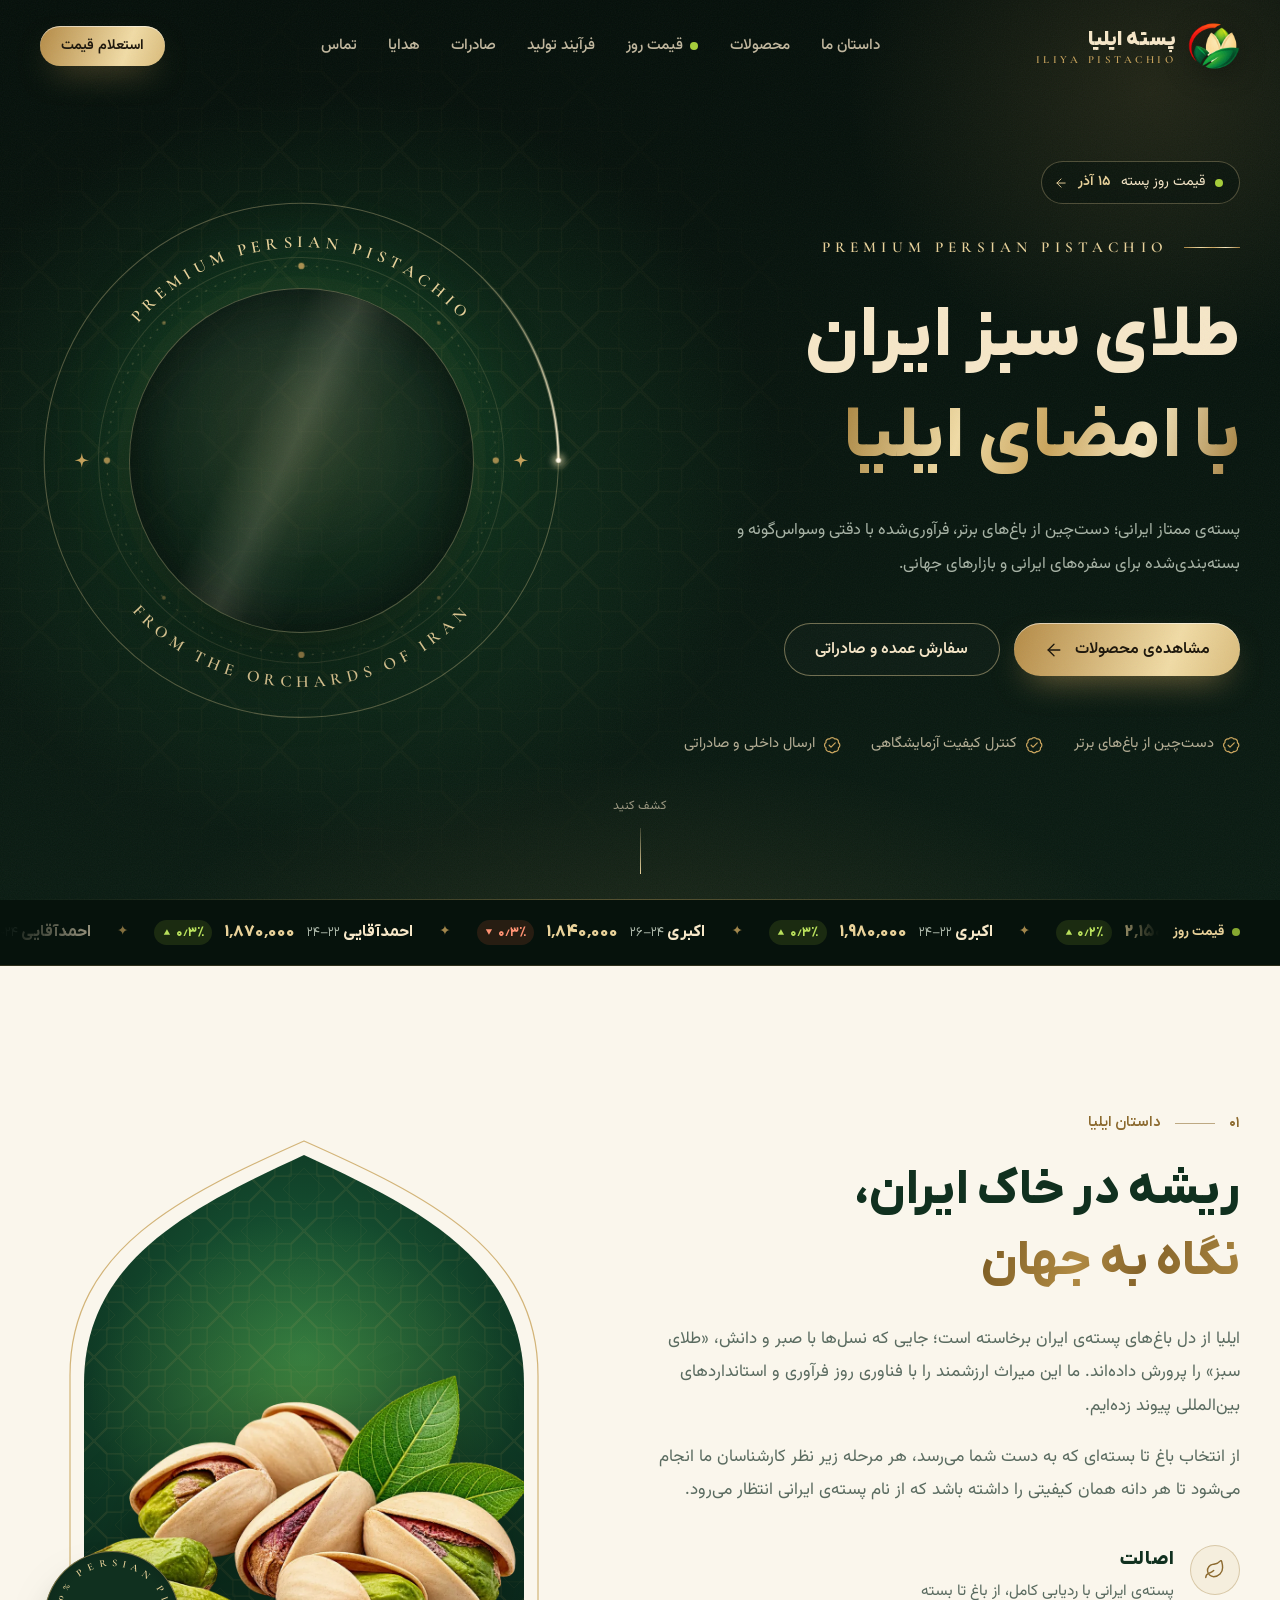
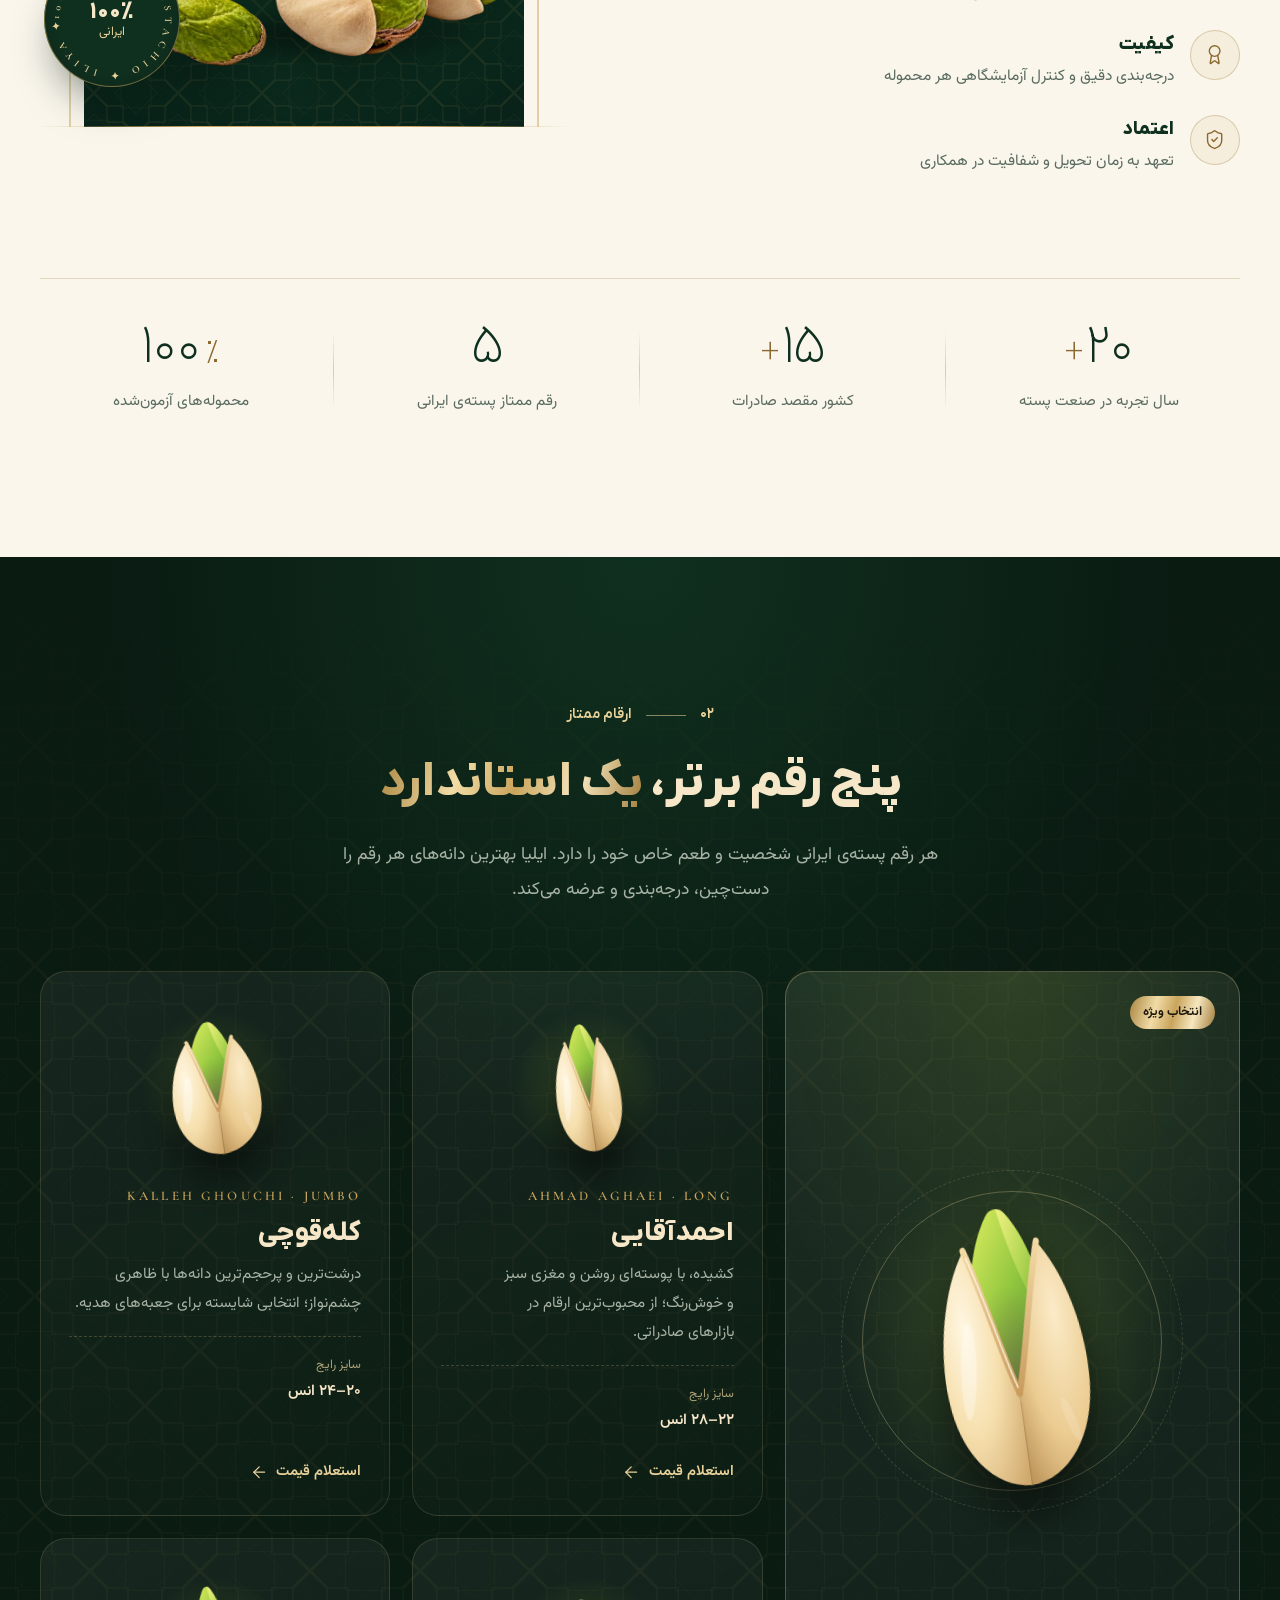
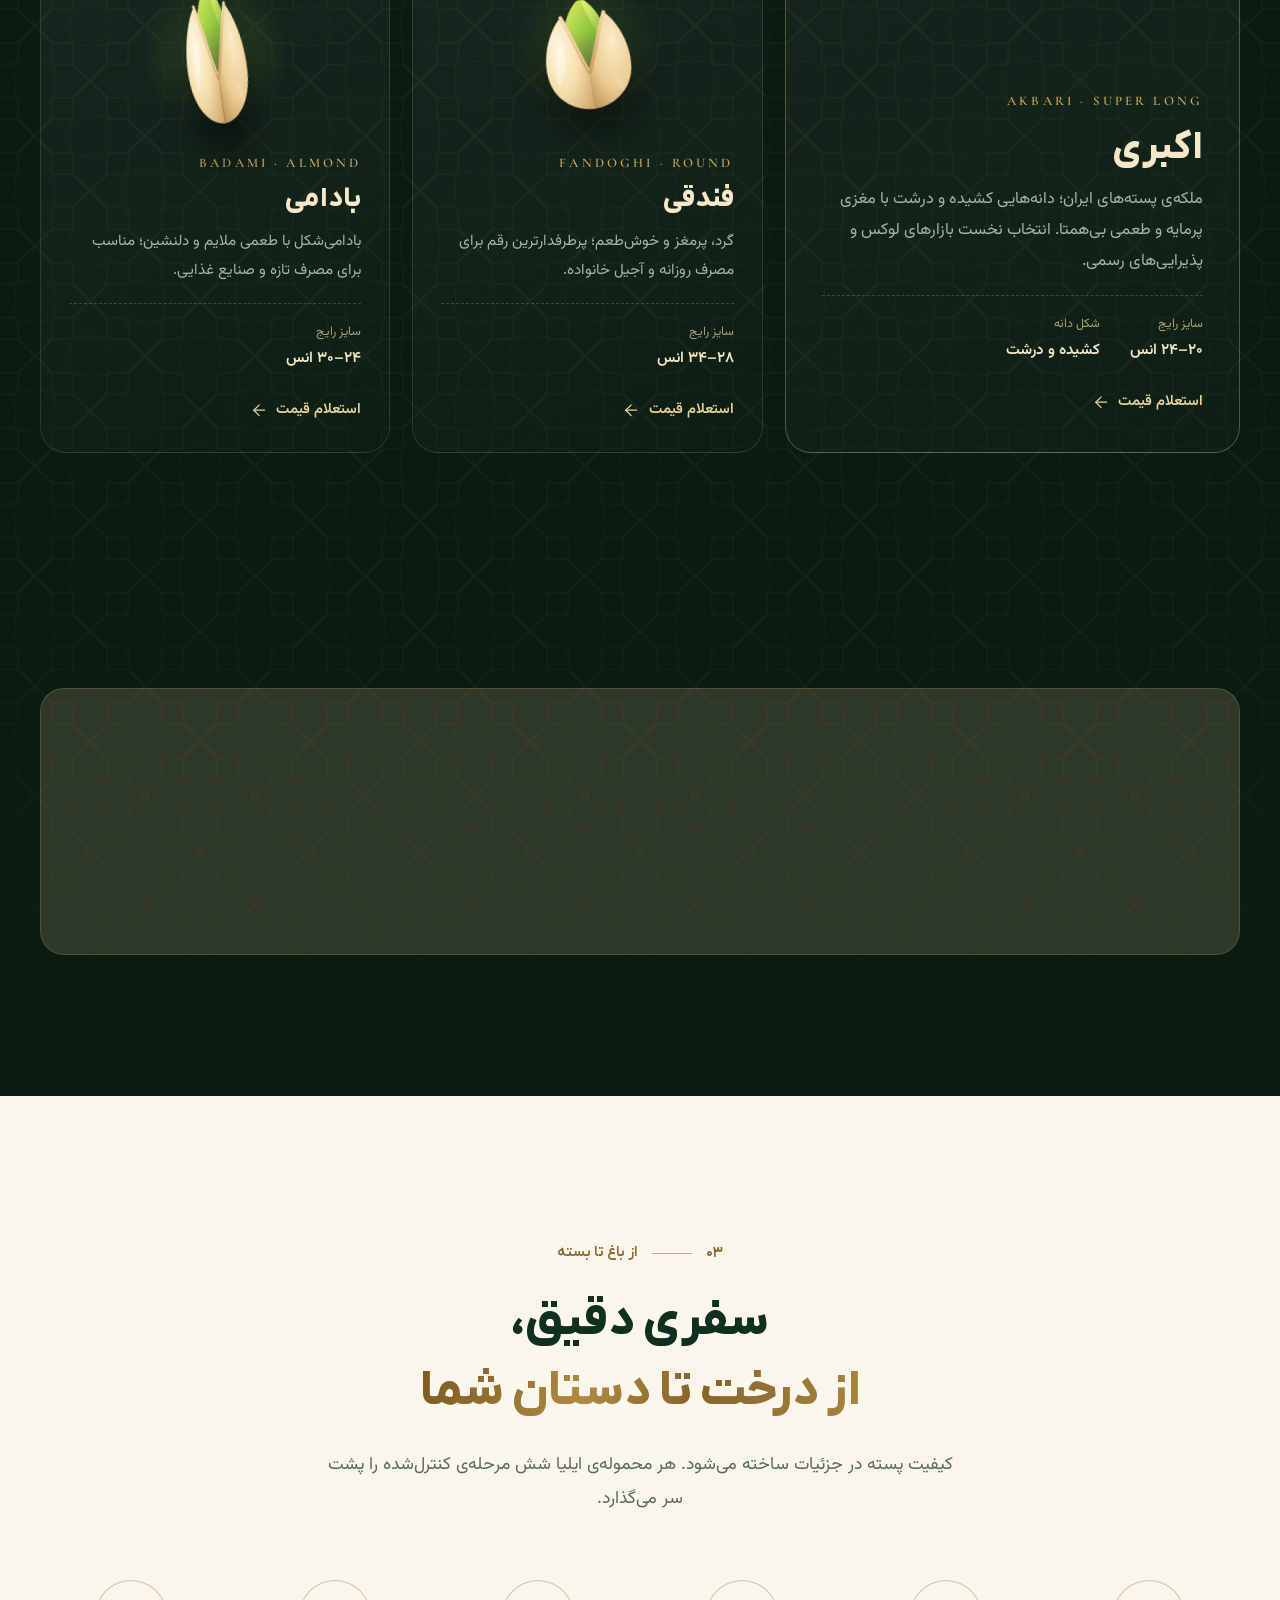
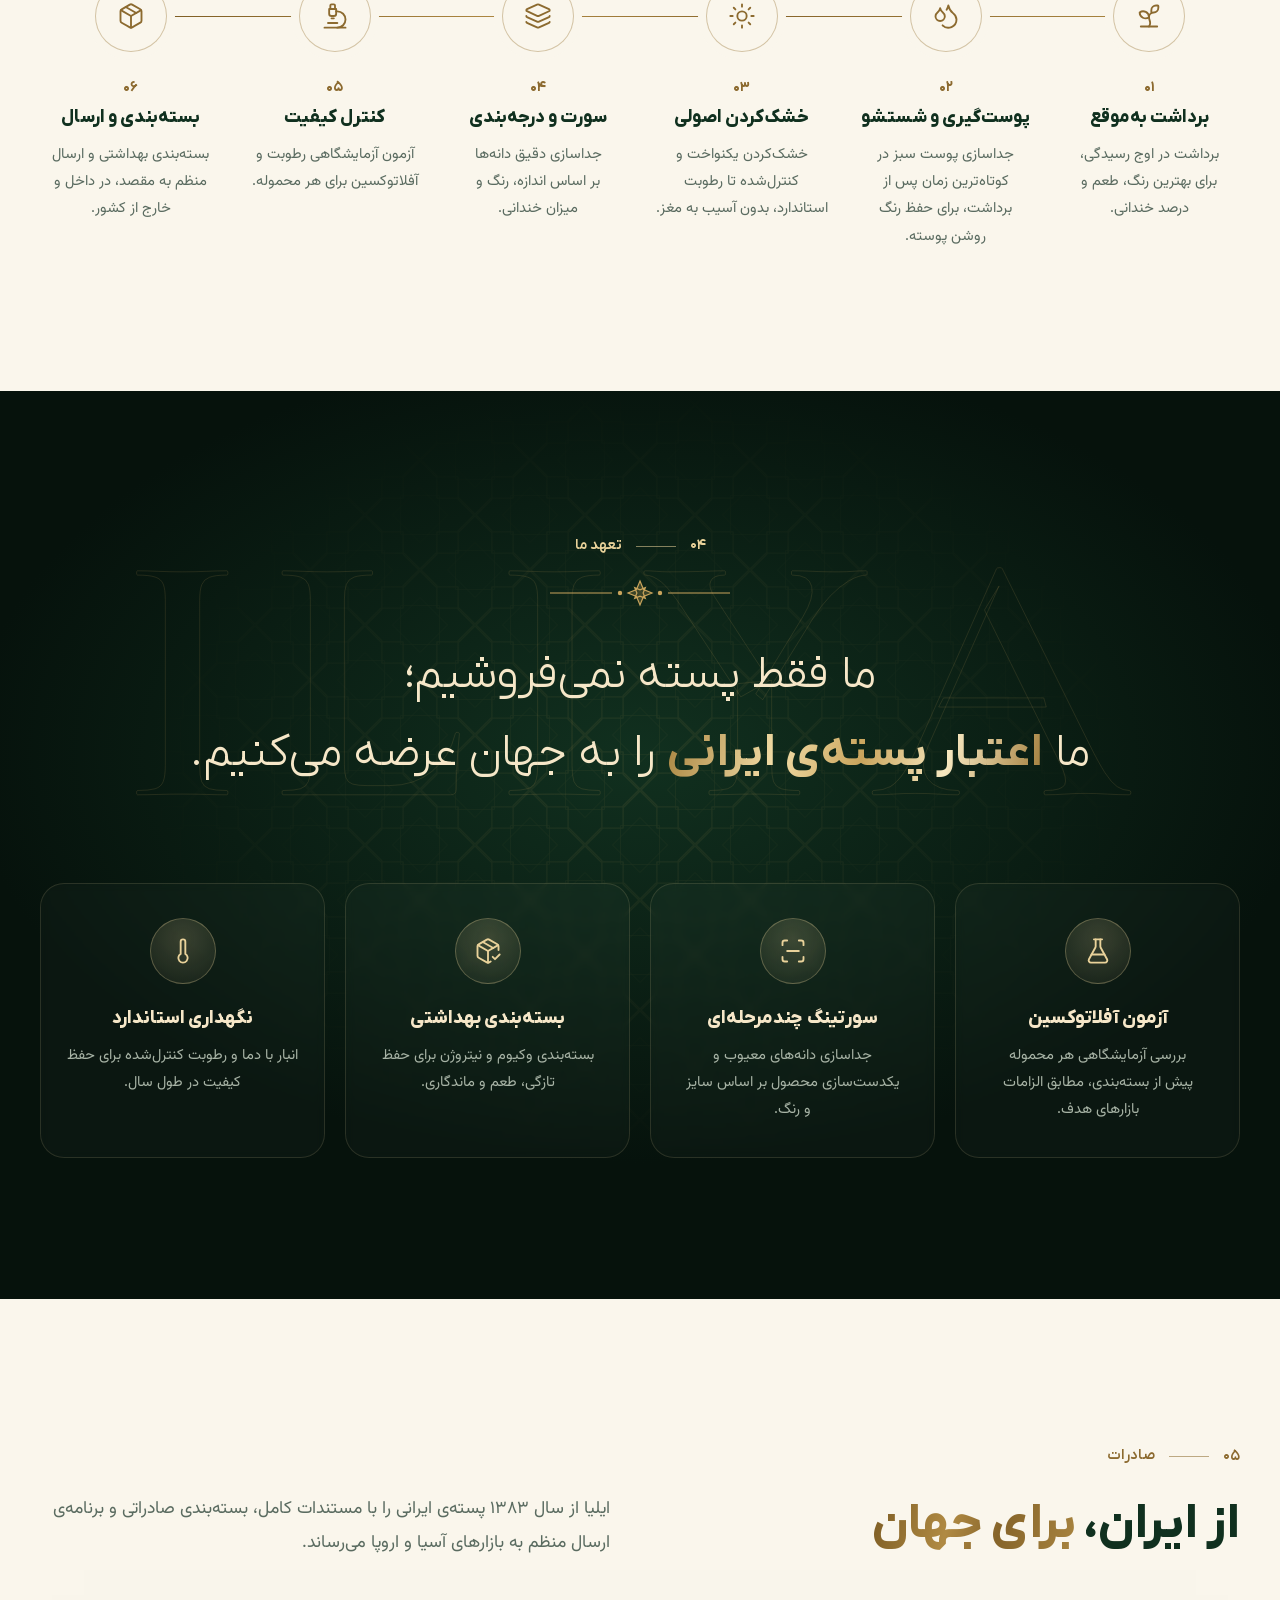
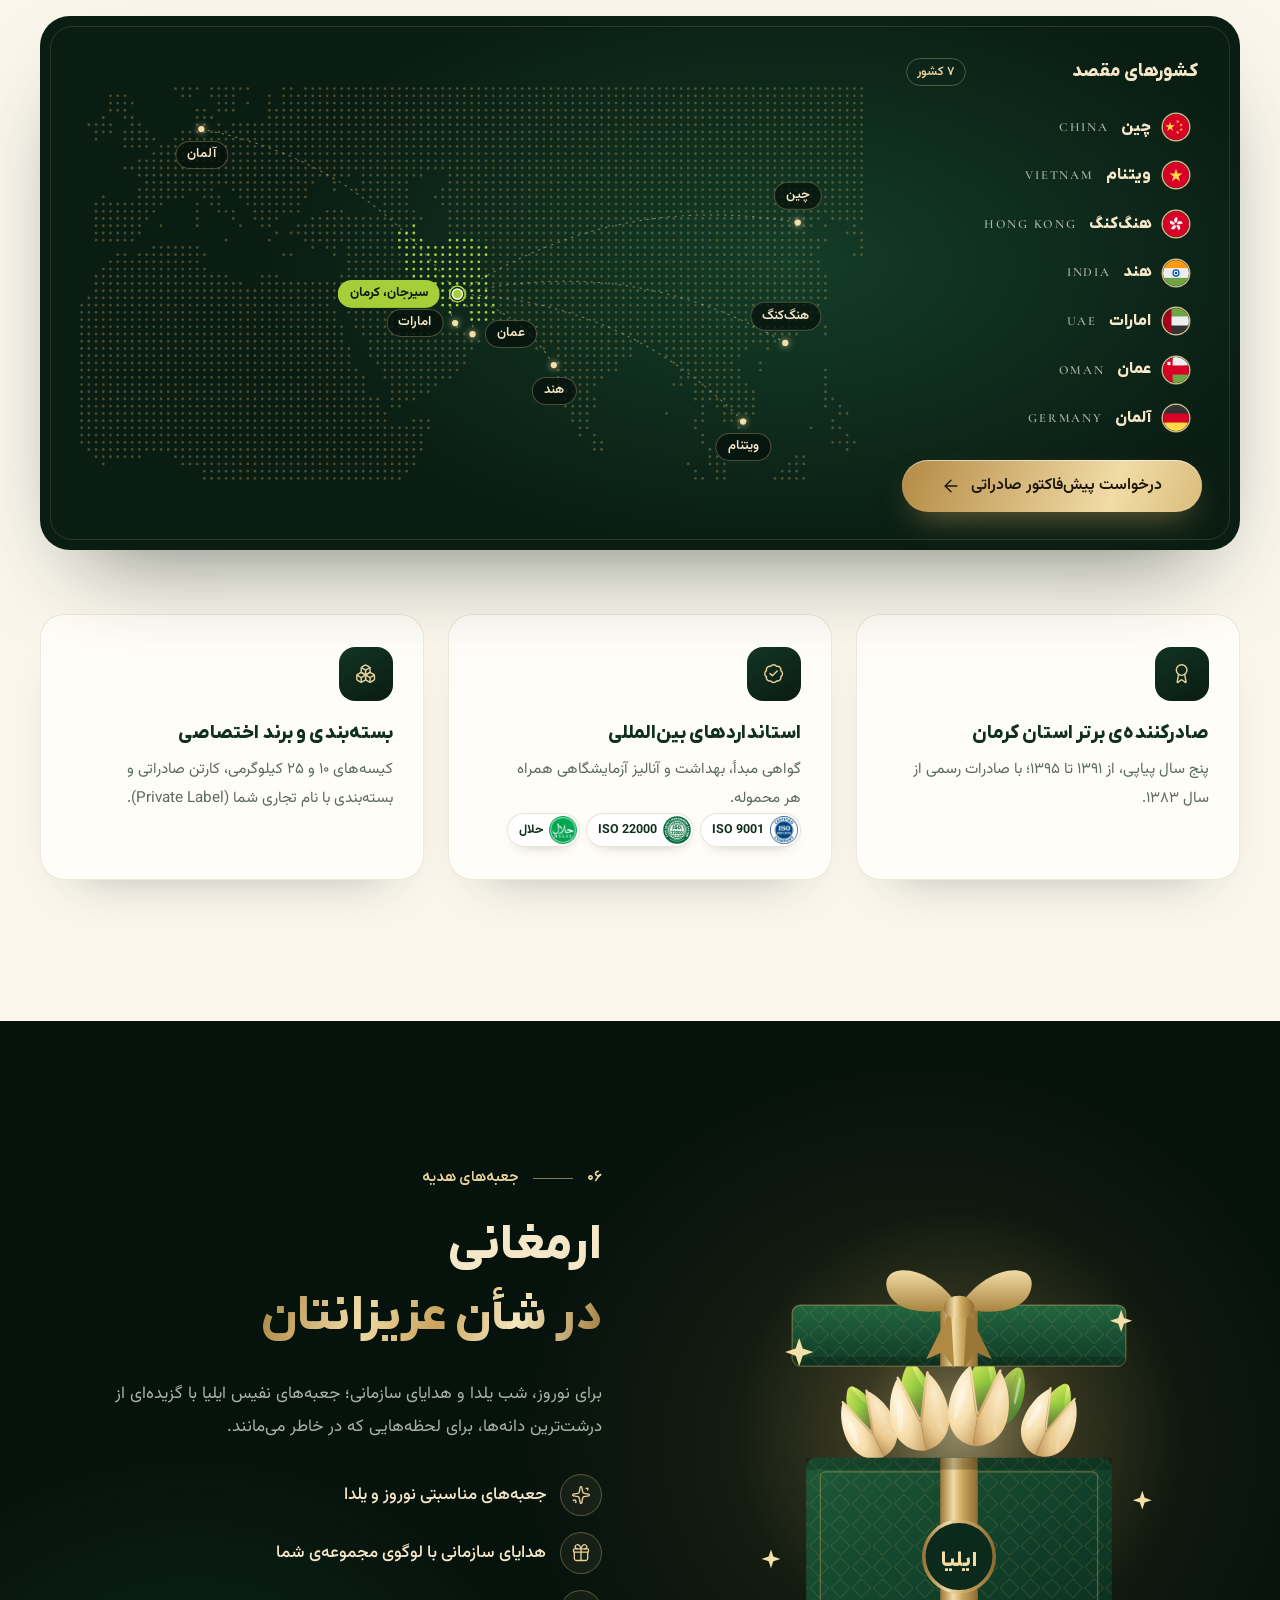
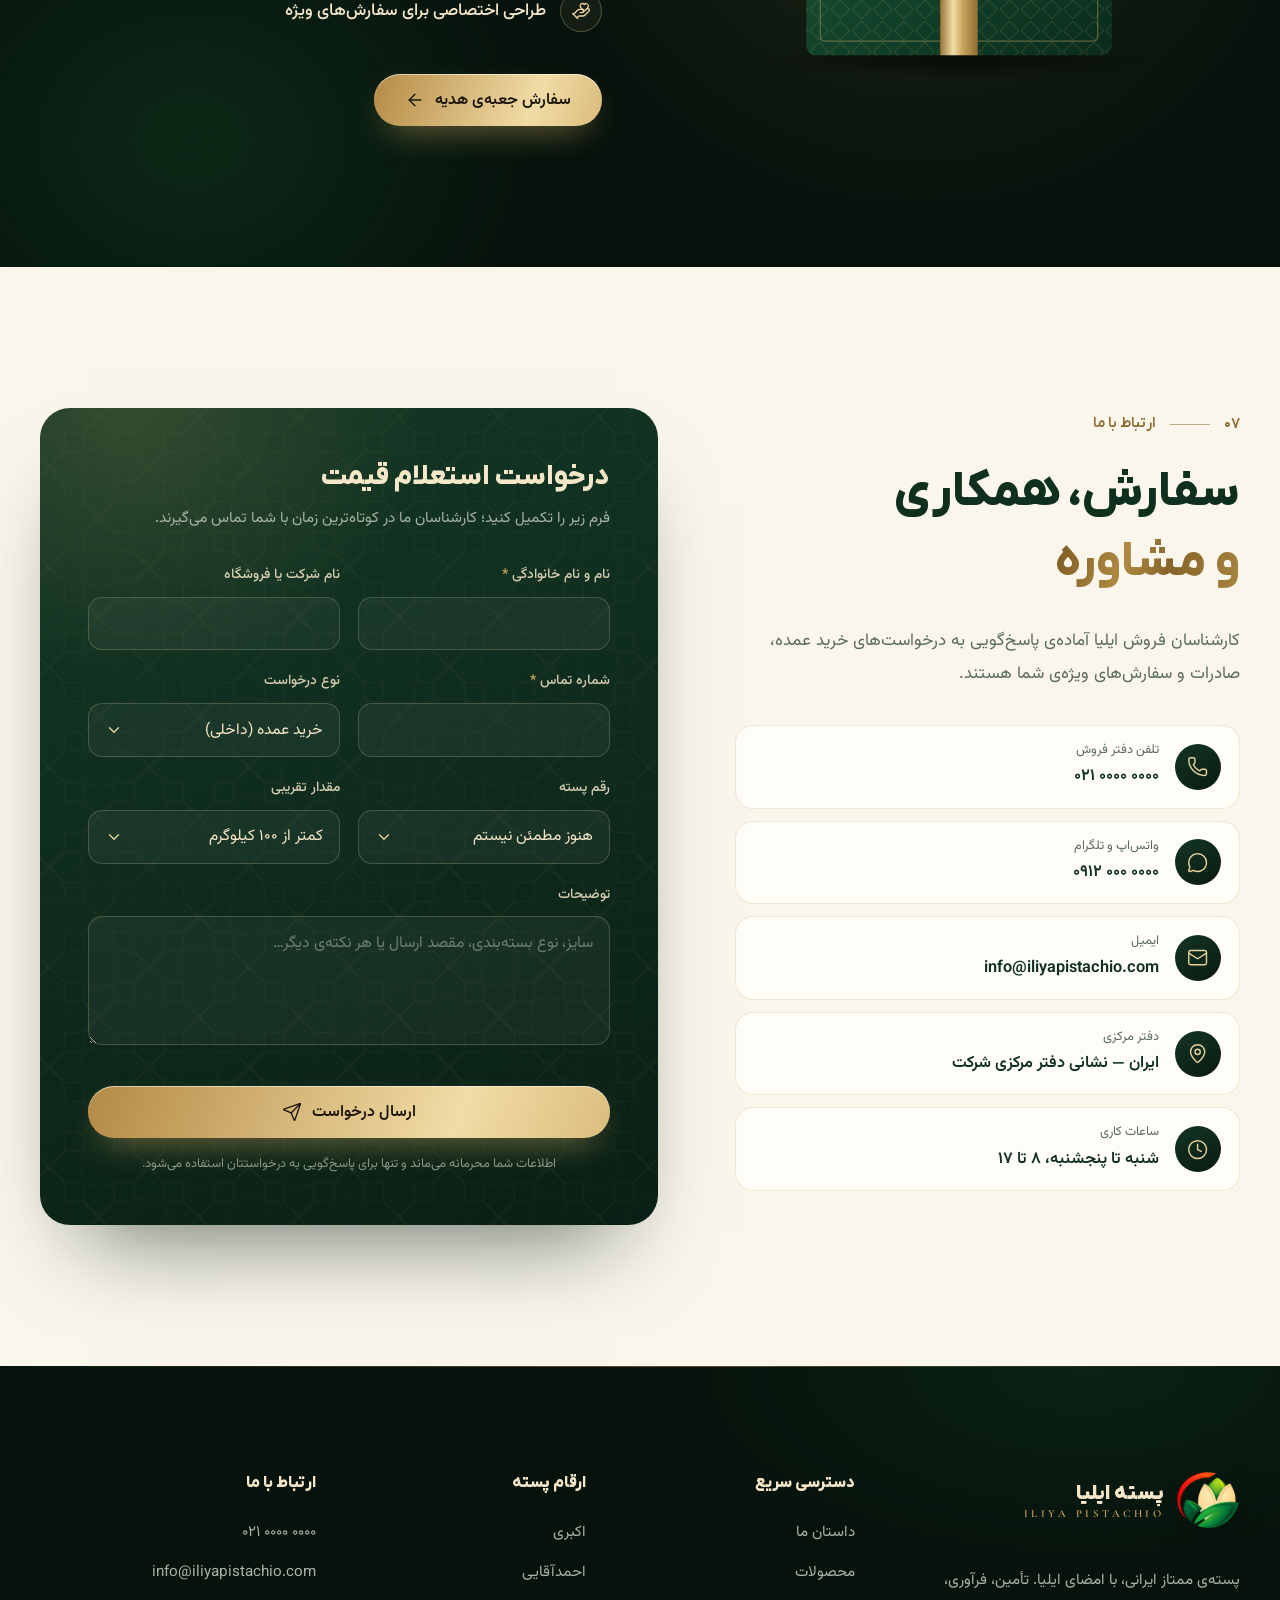
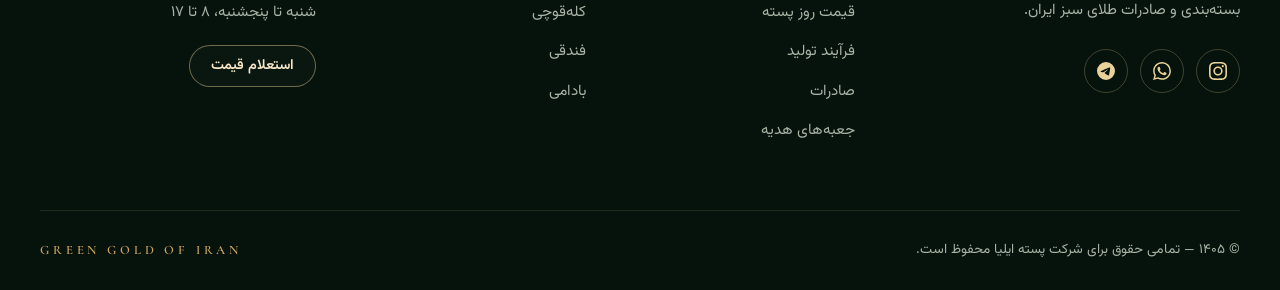
==== index.html @ 5949d17b "Put the certification seals in the standards pills" ====
<!doctype html>
<html lang="fa" dir="rtl">
<head>
  <meta charset="utf-8">
  <meta name="viewport" content="width=device-width, initial-scale=1, viewport-fit=cover">
  <title>پسته ایلیا | پسته‌ی ممتاز ایرانی</title>
  <meta name="description" content="پسته ایلیا؛ تأمین، فرآوری، بسته‌بندی و صادرات پسته‌ی ممتاز ایرانی در ارقام اکبری، احمدآقایی، کله‌قوچی، فندقی و بادامی.">
  <meta name="theme-color" content="#07150E">
  <!-- نسخه‌ی نمایشی: تا رسمی‌شدن سایت در موتورهای جستجو نمایه نشود. هنگام انتشار رسمی حذف شود. -->
  <meta name="robots" content="noindex, nofollow">
  <meta property="og:type" content="website">
  <meta property="og:locale" content="fa_IR">
  <meta property="og:site_name" content="پسته ایلیا">
  <meta property="og:title" content="پسته ایلیا | پسته‌ی ممتاز ایرانی">
  <meta property="og:description" content="طلای سبز ایران، با امضای ایلیا. پسته‌ی دست‌چین، درجه‌بندی‌شده و آماده‌ی بازارهای داخلی و صادراتی.">
  <!-- آدرس نسخه‌ی نمایشی روی GitHub Pages؛ پس از اتصال دامنه‌ی رسمی، این آدرس‌ها را عوض کنید -->
  <meta property="og:url" content="https://boofkoor.github.io/iliya-demo/">
  <meta property="og:image" content="https://boofkoor.github.io/iliya-demo/assets/img/og-image.jpg">
  <meta name="twitter:card" content="summary_large_image">
  <link rel="icon" href="favicon.ico" sizes="any">
  <link rel="icon" href="assets/img/favicon.png" type="image/png">
  <link rel="apple-touch-icon" href="assets/img/apple-touch-icon.png">
  <link rel="preload" href="assets/fonts/vazirmatn-variable.woff2" as="font" type="font/woff2" crossorigin>
  <link rel="preload" href="assets/fonts/iranyekanx-variable-fanum.woff2" as="font" type="font/woff2" crossorigin>
  <link rel="stylesheet" href="assets/css/style.css">
  <script src="assets/js/prices-data.js" defer></script>
  <script src="assets/js/prices.js" defer></script>
  <script src="assets/js/main.js" defer></script>
</head>
<body>
  <!-- Icons: Lucide (ISC License, lucide.dev) & Simple Icons (CC0) -->
  <svg class="sprite" xmlns="http://www.w3.org/2000/svg" aria-hidden="true" focusable="false">
  <symbol id="i-sprout" viewBox="0 0 24 24" fill="none" stroke="currentColor" stroke-linecap="round" stroke-linejoin="round"><path d="M14 9.536V7a4 4 0 0 1 4-4h1.5a.5.5 0 0 1 .5.5V5a4 4 0 0 1-4 4 4 4 0 0 0-4 4c0 2 1 3 1 5a5 5 0 0 1-1 3"/><path d="M4 9a5 5 0 0 1 8 4 5 5 0 0 1-8-4"/><path d="M5 21h14"/></symbol>
  <symbol id="i-droplets" viewBox="0 0 24 24" fill="none" stroke="currentColor" stroke-linecap="round" stroke-linejoin="round"><path d="M7 16.3c2.2 0 4-1.83 4-4.05 0-1.16-.57-2.26-1.71-3.19S7.29 6.75 7 5.3c-.29 1.45-1.14 2.84-2.29 3.76S3 11.1 3 12.25c0 2.22 1.8 4.05 4 4.05z"/><path d="M12.56 6.6A10.97 10.97 0 0 0 14 3.02c.5 2.5 2 4.9 4 6.5s3 3.5 3 5.5a6.98 6.98 0 0 1-11.91 4.97"/></symbol>
  <symbol id="i-sun" viewBox="0 0 24 24" fill="none" stroke="currentColor" stroke-linecap="round" stroke-linejoin="round"><circle cx="12" cy="12" r="4"/><path d="M12 2v2"/><path d="M12 20v2"/><path d="m4.93 4.93 1.41 1.41"/><path d="m17.66 17.66 1.41 1.41"/><path d="M2 12h2"/><path d="M20 12h2"/><path d="m6.34 17.66-1.41 1.41"/><path d="m19.07 4.93-1.41 1.41"/></symbol>
  <symbol id="i-layers" viewBox="0 0 24 24" fill="none" stroke="currentColor" stroke-linecap="round" stroke-linejoin="round"><path d="M12.83 2.18a2 2 0 0 0-1.66 0L2.6 6.08a1 1 0 0 0 0 1.83l8.58 3.91a2 2 0 0 0 1.66 0l8.58-3.9a1 1 0 0 0 0-1.83z"/><path d="M2 12a1 1 0 0 0 .58.91l8.6 3.91a2 2 0 0 0 1.65 0l8.58-3.9A1 1 0 0 0 22 12"/><path d="M2 17a1 1 0 0 0 .58.91l8.6 3.91a2 2 0 0 0 1.65 0l8.58-3.9A1 1 0 0 0 22 17"/></symbol>
  <symbol id="i-microscope" viewBox="0 0 24 24" fill="none" stroke="currentColor" stroke-linecap="round" stroke-linejoin="round"><path d="M6 18h8"/><path d="M3 22h18"/><path d="M14 22a7 7 0 1 0 0-14h-1"/><path d="M9 14h2"/><path d="M9 12a2 2 0 0 1-2-2V6h6v4a2 2 0 0 1-2 2Z"/><path d="M12 6V3a1 1 0 0 0-1-1H9a1 1 0 0 0-1 1v3"/></symbol>
  <symbol id="i-package" viewBox="0 0 24 24" fill="none" stroke="currentColor" stroke-linecap="round" stroke-linejoin="round"><path d="M11 21.73a2 2 0 0 0 2 0l7-4A2 2 0 0 0 21 16V8a2 2 0 0 0-1-1.73l-7-4a2 2 0 0 0-2 0l-7 4A2 2 0 0 0 3 8v8a2 2 0 0 0 1 1.73z"/><path d="M12 22V12"/><polyline points="3.29 7 12 12 20.71 7"/><path d="m7.5 4.27 9 5.15"/></symbol>
  <symbol id="i-flask-conical" viewBox="0 0 24 24" fill="none" stroke="currentColor" stroke-linecap="round" stroke-linejoin="round"><path d="M14 2v6a2 2 0 0 0 .245.96l5.51 10.08A2 2 0 0 1 18 22H6a2 2 0 0 1-1.755-2.96l5.51-10.08A2 2 0 0 0 10 8V2"/><path d="M6.453 15h11.094"/><path d="M8.5 2h7"/></symbol>
  <symbol id="i-scan-line" viewBox="0 0 24 24" fill="none" stroke="currentColor" stroke-linecap="round" stroke-linejoin="round"><path d="M3 7V5a2 2 0 0 1 2-2h2"/><path d="M17 3h2a2 2 0 0 1 2 2v2"/><path d="M21 17v2a2 2 0 0 1-2 2h-2"/><path d="M7 21H5a2 2 0 0 1-2-2v-2"/><path d="M7 12h10"/></symbol>
  <symbol id="i-package-check" viewBox="0 0 24 24" fill="none" stroke="currentColor" stroke-linecap="round" stroke-linejoin="round"><path d="M12 22V12"/><path d="m16 17 2 2 4-4"/><path d="M21 11.127V8a2 2 0 0 0-1-1.73l-7-4a2 2 0 0 0-2 0l-7 4A2 2 0 0 0 3 8v8a2 2 0 0 0 1 1.729l7 4a2 2 0 0 0 2 .001l1.32-.753"/><path d="M3.29 7 12 12l8.71-5"/><path d="m7.5 4.27 8.997 5.148"/></symbol>
  <symbol id="i-thermometer" viewBox="0 0 24 24" fill="none" stroke="currentColor" stroke-linecap="round" stroke-linejoin="round"><path d="M14 4v10.54a4 4 0 1 1-4 0V4a2 2 0 0 1 4 0Z"/></symbol>
  <symbol id="i-file-check" viewBox="0 0 24 24" fill="none" stroke="currentColor" stroke-linecap="round" stroke-linejoin="round"><path d="M6 22a2 2 0 0 1-2-2V4a2 2 0 0 1 2-2h8a2.4 2.4 0 0 1 1.704.706l3.588 3.588A2.4 2.4 0 0 1 20 8v12a2 2 0 0 1-2 2z"/><path d="M14 2v5a1 1 0 0 0 1 1h5"/><path d="m9 15 2 2 4-4"/></symbol>
  <symbol id="i-boxes" viewBox="0 0 24 24" fill="none" stroke="currentColor" stroke-linecap="round" stroke-linejoin="round"><path d="M2.97 12.92A2 2 0 0 0 2 14.63v3.24a2 2 0 0 0 .97 1.71l3 1.8a2 2 0 0 0 2.06 0L12 19v-5.5l-5-3-4.03 2.42Z"/><path d="m7 16.5-4.74-2.85"/><path d="m7 16.5 5-3"/><path d="M7 16.5v5.17"/><path d="M12 13.5V19l3.97 2.38a2 2 0 0 0 2.06 0l3-1.8a2 2 0 0 0 .97-1.71v-3.24a2 2 0 0 0-.97-1.71L17 10.5l-5 3Z"/><path d="m17 16.5-5-3"/><path d="m17 16.5 4.74-2.85"/><path d="M17 16.5v5.17"/><path d="M7.97 4.42A2 2 0 0 0 7 6.13v4.37l5 3 5-3V6.13a2 2 0 0 0-.97-1.71l-3-1.8a2 2 0 0 0-2.06 0l-3 1.8Z"/><path d="M12 8 7.26 5.15"/><path d="m12 8 4.74-2.85"/><path d="M12 13.5V8"/></symbol>
  <symbol id="i-tag" viewBox="0 0 24 24" fill="none" stroke="currentColor" stroke-linecap="round" stroke-linejoin="round"><path d="M12.586 2.586A2 2 0 0 0 11.172 2H4a2 2 0 0 0-2 2v7.172a2 2 0 0 0 .586 1.414l8.704 8.704a2.426 2.426 0 0 0 3.42 0l6.58-6.58a2.426 2.426 0 0 0 0-3.42z"/><circle cx="7.5" cy="7.5" r=".5" fill="currentColor"/></symbol>
  <symbol id="i-gift" viewBox="0 0 24 24" fill="none" stroke="currentColor" stroke-linecap="round" stroke-linejoin="round"><path d="M12 7v14"/><path d="M20 11v8a2 2 0 0 1-2 2H6a2 2 0 0 1-2-2v-8"/><path d="M7.5 7a1 1 0 0 1 0-5A4.8 8 0 0 1 12 7a4.8 8 0 0 1 4.5-5 1 1 0 0 1 0 5"/><rect x="3" y="7" width="18" height="4" rx="1"/></symbol>
  <symbol id="i-phone" viewBox="0 0 24 24" fill="none" stroke="currentColor" stroke-linecap="round" stroke-linejoin="round"><path d="M13.832 16.568a1 1 0 0 0 1.213-.303l.355-.465A2 2 0 0 1 17 15h3a2 2 0 0 1 2 2v3a2 2 0 0 1-2 2A18 18 0 0 1 2 4a2 2 0 0 1 2-2h3a2 2 0 0 1 2 2v3a2 2 0 0 1-.8 1.6l-.468.351a1 1 0 0 0-.292 1.233 14 14 0 0 0 6.392 6.384"/></symbol>
  <symbol id="i-mail" viewBox="0 0 24 24" fill="none" stroke="currentColor" stroke-linecap="round" stroke-linejoin="round"><path d="m22 7-8.991 5.727a2 2 0 0 1-2.009 0L2 7"/><rect x="2" y="4" width="20" height="16" rx="2"/></symbol>
  <symbol id="i-map-pin" viewBox="0 0 24 24" fill="none" stroke="currentColor" stroke-linecap="round" stroke-linejoin="round"><path d="M20 10c0 4.993-5.539 10.193-7.399 11.799a1 1 0 0 1-1.202 0C9.539 20.193 4 14.993 4 10a8 8 0 0 1 16 0"/><circle cx="12" cy="10" r="3"/></symbol>
  <symbol id="i-clock" viewBox="0 0 24 24" fill="none" stroke="currentColor" stroke-linecap="round" stroke-linejoin="round"><circle cx="12" cy="12" r="10"/><path d="M12 6v6l4 2"/></symbol>
  <symbol id="i-send" viewBox="0 0 24 24" fill="none" stroke="currentColor" stroke-linecap="round" stroke-linejoin="round"><path d="M14.536 21.686a.5.5 0 0 0 .937-.024l6.5-19a.496.496 0 0 0-.635-.635l-19 6.5a.5.5 0 0 0-.024.937l7.93 3.18a2 2 0 0 1 1.112 1.11z"/><path d="m21.854 2.147-10.94 10.939"/></symbol>
  <symbol id="i-message-circle" viewBox="0 0 24 24" fill="none" stroke="currentColor" stroke-linecap="round" stroke-linejoin="round"><path d="M2.992 16.342a2 2 0 0 1 .094 1.167l-1.065 3.29a1 1 0 0 0 1.236 1.168l3.413-.998a2 2 0 0 1 1.099.092 10 10 0 1 0-4.777-4.719"/></symbol>
  <symbol id="i-badge-check" viewBox="0 0 24 24" fill="none" stroke="currentColor" stroke-linecap="round" stroke-linejoin="round"><path d="M3.85 8.62a4 4 0 0 1 4.78-4.77 4 4 0 0 1 6.74 0 4 4 0 0 1 4.78 4.78 4 4 0 0 1 0 6.74 4 4 0 0 1-4.77 4.78 4 4 0 0 1-6.75 0 4 4 0 0 1-4.78-4.77 4 4 0 0 1 0-6.76Z"/><path d="m16 9-5.5 5.5L8 12"/></symbol>
  <symbol id="i-arrow-left" viewBox="0 0 24 24" fill="none" stroke="currentColor" stroke-linecap="round" stroke-linejoin="round"><path d="m12 19-7-7 7-7"/><path d="M19 12H5"/></symbol>
  <symbol id="i-arrow-up" viewBox="0 0 24 24" fill="none" stroke="currentColor" stroke-linecap="round" stroke-linejoin="round"><path d="m5 12 7-7 7 7"/><path d="M12 19V5"/></symbol>
  <symbol id="i-menu" viewBox="0 0 24 24" fill="none" stroke="currentColor" stroke-linecap="round" stroke-linejoin="round"><path d="M4 5h16"/><path d="M4 12h16"/><path d="M4 19h16"/></symbol>
  <symbol id="i-x" viewBox="0 0 24 24" fill="none" stroke="currentColor" stroke-linecap="round" stroke-linejoin="round"><path d="M18 6 6 18"/><path d="m6 6 12 12"/></symbol>
  <symbol id="i-check" viewBox="0 0 24 24" fill="none" stroke="currentColor" stroke-linecap="round" stroke-linejoin="round"><path d="M20 6 9 17l-5-5"/></symbol>
  <symbol id="i-leaf" viewBox="0 0 24 24" fill="none" stroke="currentColor" stroke-linecap="round" stroke-linejoin="round"><path d="M11 20a10 10 0 0010-10 25.9 25.9 0 00-1.04-7.281 1 1 0 00-1.755-.325C15.833 5.5 13 5.5 9.8 6.1A7 7 0 0011 20"/><path d="M2 21a5 5 0 012.911-4.544C7.613 15.212 8.351 15.24 11 13"/></symbol>
  <symbol id="i-award" viewBox="0 0 24 24" fill="none" stroke="currentColor" stroke-linecap="round" stroke-linejoin="round"><path d="m15.477 12.89 1.515 8.526a.5.5 0 0 1-.81.47l-3.58-2.687a1 1 0 0 0-1.197 0l-3.586 2.686a.5.5 0 0 1-.81-.469l1.514-8.526"/><circle cx="12" cy="8" r="6"/></symbol>
  <symbol id="i-shield-check" viewBox="0 0 24 24" fill="none" stroke="currentColor" stroke-linecap="round" stroke-linejoin="round"><path d="M20 13c0 5-3.5 7.5-7.66 8.95a1 1 0 0 1-.67-.01C7.5 20.5 4 18 4 13V6a1 1 0 0 1 1-1c2 0 4.5-1.2 6.24-2.72a1.17 1.17 0 0 1 1.52 0C14.51 3.81 17 5 19 5a1 1 0 0 1 1 1z"/><path d="m9 12 2 2 4-4"/></symbol>
  <symbol id="i-sparkles" viewBox="0 0 24 24" fill="none" stroke="currentColor" stroke-linecap="round" stroke-linejoin="round"><path d="M11.017 2.814a1 1 0 0 1 1.966 0l1.051 5.558a2 2 0 0 0 1.594 1.594l5.558 1.051a1 1 0 0 1 0 1.966l-5.558 1.051a2 2 0 0 0-1.594 1.594l-1.051 5.558a1 1 0 0 1-1.966 0l-1.051-5.558a2 2 0 0 0-1.594-1.594l-5.558-1.051a1 1 0 0 1 0-1.966l5.558-1.051a2 2 0 0 0 1.594-1.594z"/><path d="M20 2v4"/><path d="M22 4h-4"/><circle cx="4" cy="20" r="2"/></symbol>
  <symbol id="i-globe" viewBox="0 0 24 24" fill="none" stroke="currentColor" stroke-linecap="round" stroke-linejoin="round"><circle cx="12" cy="12" r="10"/><path d="M12 2a14.5 14.5 0 0 0 0 20 14.5 14.5 0 0 0 0-20"/><path d="M2 12h20"/></symbol>
  <symbol id="i-hand-heart" viewBox="0 0 24 24" fill="none" stroke="currentColor" stroke-linecap="round" stroke-linejoin="round"><path d="M11 14h2a2 2 0 0 0 0-4h-3c-.6 0-1.1.2-1.4.6L3 16"/><path d="m14.45 13.39 5.05-4.694C20.196 8 21 6.85 21 5.75a2.75 2.75 0 0 0-4.797-1.837.276.276 0 0 1-.406 0A2.75 2.75 0 0 0 11 5.75c0 1.2.802 2.248 1.5 2.946L16 11.95"/><path d="m2 15 6 6"/><path d="m7 20 1.6-1.4c.3-.4.8-.6 1.4-.6h4c1.1 0 2.1-.4 2.8-1.2l4.6-4.4a1 1 0 0 0-2.75-2.91"/></symbol>
  <symbol id="i-trending-up" viewBox="0 0 24 24" fill="none" stroke="currentColor" stroke-linecap="round" stroke-linejoin="round"><path d="M16 7h6v6"/><path d="m22 7-8.5 8.5-5-5L2 17"/></symbol>
  <symbol id="i-trending-down" viewBox="0 0 24 24" fill="none" stroke="currentColor" stroke-linecap="round" stroke-linejoin="round"><path d="M16 17h6v-6"/><path d="m22 17-8.5-8.5-5 5L2 7"/></symbol>
  <symbol id="i-calculator" viewBox="0 0 24 24" fill="none" stroke="currentColor" stroke-linecap="round" stroke-linejoin="round"><rect width="16" height="20" x="4" y="2" rx="2"/><line x1="8" x2="16" y1="6" y2="6"/><line x1="16" x2="16" y1="14" y2="18"/><path d="M16 10h.01"/><path d="M12 10h.01"/><path d="M8 10h.01"/><path d="M12 14h.01"/><path d="M8 14h.01"/><path d="M12 18h.01"/><path d="M8 18h.01"/></symbol>
  <symbol id="i-bell-ring" viewBox="0 0 24 24" fill="none" stroke="currentColor" stroke-linecap="round" stroke-linejoin="round"><path d="M10.268 21a2 2 0 0 0 3.464 0"/><path d="M22 8c0-2.3-.8-4.3-2-6"/><path d="M3.262 15.326A1 1 0 0 0 4 17h16a1 1 0 0 0 .74-1.673C19.41 13.956 18 12.499 18 8A6 6 0 0 0 6 8c0 4.499-1.411 5.956-2.738 7.326"/><path d="M4 2C2.8 3.7 2 5.7 2 8"/></symbol>
  <symbol id="i-share-2" viewBox="0 0 24 24" fill="none" stroke="currentColor" stroke-linecap="round" stroke-linejoin="round"><circle cx="18" cy="5" r="3"/><circle cx="6" cy="12" r="3"/><circle cx="18" cy="19" r="3"/><line x1="8.59" x2="15.42" y1="13.51" y2="17.49"/><line x1="15.41" x2="8.59" y1="6.51" y2="10.49"/></symbol>
  <symbol id="i-chart-spline" viewBox="0 0 24 24" fill="none" stroke="currentColor" stroke-linecap="round" stroke-linejoin="round"><path d="M3 3v16a2 2 0 0 0 2 2h16"/><path d="M7 16c.5-2 1.5-7 4-7 2 0 2 3 4 3 2.5 0 4.5-5 5-7"/></symbol>
  <symbol id="i-info" viewBox="0 0 24 24" fill="none" stroke="currentColor" stroke-linecap="round" stroke-linejoin="round"><circle cx="12" cy="12" r="10"/><path d="M12 16v-4"/><path d="M12 8h.01"/></symbol>
  <symbol id="i-scale" viewBox="0 0 24 24" fill="none" stroke="currentColor" stroke-linecap="round" stroke-linejoin="round"><path d="M12 3v18"/><path d="m19 8 3 8a5 5 0 0 1-6 0zV7"/><path d="M3 7h1a17 17 0 0 0 8-2 17 17 0 0 0 8 2h1"/><path d="m5 8 3 8a5 5 0 0 1-6 0zV7"/><path d="M7 21h10"/></symbol>
  <symbol id="i-calendar-days" viewBox="0 0 24 24" fill="none" stroke="currentColor" stroke-linecap="round" stroke-linejoin="round"><path d="M8 2v3"/><path d="M16 2v3"/><rect x="3" y="3" width="18" height="18" rx="2"/><path d="M3 9h18"/><path d="M8 13h.01"/><path d="M12 13h.01"/><path d="M16 13h.01"/><path d="M8 17h.01"/><path d="M12 17h.01"/><path d="M16 17h.01"/></symbol>
  <symbol id="i-handshake" viewBox="0 0 24 24" fill="none" stroke="currentColor" stroke-linecap="round" stroke-linejoin="round"><path d="m11 17 2 2a1 1 0 1 0 3-3"/><path d="m14 14 2.5 2.5a1 1 0 1 0 3-3l-3.88-3.88a3 3 0 0 0-4.24 0l-.88.88a1 1 0 1 1-3-3l2.81-2.81a5.79 5.79 0 0 1 7.06-.87l.47.28a2 2 0 0 0 1.42.25L21 4"/><path d="m21 3 1 11h-2"/><path d="M3 3 2 14l6.5 6.5a1 1 0 1 0 3-3"/><path d="M3 4h8"/></symbol>
  <symbol id="i-truck" viewBox="0 0 24 24" fill="none" stroke="currentColor" stroke-linecap="round" stroke-linejoin="round"><path d="M14 18V6a2 2 0 0 0-2-2H4a2 2 0 0 0-2 2v11a1 1 0 0 0 1 1h2"/><path d="M15 18H9"/><path d="M19 18h2a1 1 0 0 0 1-1v-3.65a1 1 0 0 0-.22-.624l-3.48-4.35A1 1 0 0 0 17.52 8H14"/><circle cx="17" cy="18" r="2"/><circle cx="7" cy="18" r="2"/></symbol>
  <symbol id="i-refresh-cw" viewBox="0 0 24 24" fill="none" stroke="currentColor" stroke-linecap="round" stroke-linejoin="round"><path d="M3 12a9 9 0 0 1 9-9 9.75 9.75 0 0 1 6.74 2.74L21 8"/><path d="M21 3v5h-5"/><path d="M21 12a9 9 0 0 1-9 9 9.75 9.75 0 0 1-6.74-2.74L3 16"/><path d="M8 16H3v5"/></symbol>
  <symbol id="i-instagram" viewBox="0 0 24 24" fill="currentColor"><path d="M7.0301.084c-1.2768.0602-2.1487.264-2.911.5634-.7888.3075-1.4575.72-2.1228 1.3877-.6652.6677-1.075 1.3368-1.3802 2.127-.2954.7638-.4956 1.6365-.552 2.914-.0564 1.2775-.0689 1.6882-.0626 4.947.0062 3.2586.0206 3.6671.0825 4.9473.061 1.2765.264 2.1482.5635 2.9107.308.7889.72 1.4573 1.388 2.1228.6679.6655 1.3365 1.0743 2.1285 1.38.7632.295 1.6361.4961 2.9134.552 1.2773.056 1.6884.069 4.9462.0627 3.2578-.0062 3.668-.0207 4.9478-.0814 1.28-.0607 2.147-.2652 2.9098-.5633.7889-.3086 1.4578-.72 2.1228-1.3881.665-.6682 1.0745-1.3378 1.3795-2.1284.2957-.7632.4966-1.636.552-2.9124.056-1.2809.0692-1.6898.063-4.948-.0063-3.2583-.021-3.6668-.0817-4.9465-.0607-1.2797-.264-2.1487-.5633-2.9117-.3084-.7889-.72-1.4568-1.3876-2.1228C21.2982 1.33 20.628.9208 19.8378.6165 19.074.321 18.2017.1197 16.9244.0645 15.6471.0093 15.236-.005 11.977.0014 8.718.0076 8.31.0215 7.0301.0839m.1402 21.6932c-1.17-.0509-1.8053-.2453-2.2287-.408-.5606-.216-.96-.4771-1.3819-.895-.422-.4178-.6811-.8186-.9-1.378-.1644-.4234-.3624-1.058-.4171-2.228-.0595-1.2645-.072-1.6442-.079-4.848-.007-3.2037.0053-3.583.0607-4.848.05-1.169.2456-1.805.408-2.2282.216-.5613.4762-.96.895-1.3816.4188-.4217.8184-.6814 1.3783-.9003.423-.1651 1.0575-.3614 2.227-.4171 1.2655-.06 1.6447-.072 4.848-.079 3.2033-.007 3.5835.005 4.8495.0608 1.169.0508 1.8053.2445 2.228.408.5608.216.96.4754 1.3816.895.4217.4194.6816.8176.9005 1.3787.1653.4217.3617 1.056.4169 2.2263.0602 1.2655.0739 1.645.0796 4.848.0058 3.203-.0055 3.5834-.061 4.848-.051 1.17-.245 1.8055-.408 2.2294-.216.5604-.4763.96-.8954 1.3814-.419.4215-.8181.6811-1.3783.9-.4224.1649-1.0577.3617-2.2262.4174-1.2656.0595-1.6448.072-4.8493.079-3.2045.007-3.5825-.006-4.848-.0608M16.953 5.5864A1.44 1.44 0 1 0 18.39 4.144a1.44 1.44 0 0 0-1.437 1.4424M5.8385 12.012c.0067 3.4032 2.7706 6.1557 6.173 6.1493 3.4026-.0065 6.157-2.7701 6.1506-6.1733-.0065-3.4032-2.771-6.1565-6.174-6.1498-3.403.0067-6.156 2.771-6.1496 6.1738M8 12.0077a4 4 0 1 1 4.008 3.9921A3.9996 3.9996 0 0 1 8 12.0077"/></symbol>
  <symbol id="i-whatsapp" viewBox="0 0 24 24" fill="currentColor"><path d="M17.472 14.382c-.297-.149-1.758-.867-2.03-.967-.273-.099-.471-.148-.67.15-.197.297-.767.966-.94 1.164-.173.199-.347.223-.644.075-.297-.15-1.255-.463-2.39-1.475-.883-.788-1.48-1.761-1.653-2.059-.173-.297-.018-.458.13-.606.134-.133.298-.347.446-.52.149-.174.198-.298.298-.497.099-.198.05-.371-.025-.52-.075-.149-.669-1.612-.916-2.207-.242-.579-.487-.5-.669-.51-.173-.008-.371-.01-.57-.01-.198 0-.52.074-.792.372-.272.297-1.04 1.016-1.04 2.479 0 1.462 1.065 2.875 1.213 3.074.149.198 2.096 3.2 5.077 4.487.709.306 1.262.489 1.694.625.712.227 1.36.195 1.871.118.571-.085 1.758-.719 2.006-1.413.248-.694.248-1.289.173-1.413-.074-.124-.272-.198-.57-.347m-5.421 7.403h-.004a9.87 9.87 0 01-5.031-1.378l-.361-.214-3.741.982.998-3.648-.235-.374a9.86 9.86 0 01-1.51-5.26c.001-5.45 4.436-9.884 9.888-9.884 2.64 0 5.122 1.03 6.988 2.898a9.825 9.825 0 012.893 6.994c-.003 5.45-4.437 9.884-9.885 9.884m8.413-18.297A11.815 11.815 0 0012.05 0C5.495 0 .16 5.335.157 11.892c0 2.096.547 4.142 1.588 5.945L.057 24l6.305-1.654a11.882 11.882 0 005.683 1.448h.005c6.554 0 11.89-5.335 11.893-11.893a11.821 11.821 0 00-3.48-8.413Z"/></symbol>
  <symbol id="i-telegram" viewBox="0 0 24 24" fill="currentColor"><path d="M11.944 0A12 12 0 0 0 0 12a12 12 0 0 0 12 12 12 12 0 0 0 12-12A12 12 0 0 0 12 0a12 12 0 0 0-.056 0zm4.962 7.224c.1-.002.321.023.465.14a.506.506 0 0 1 .171.325c.016.093.036.306.02.472-.18 1.898-.962 6.502-1.36 8.627-.168.9-.499 1.201-.82 1.23-.696.065-1.225-.46-1.9-.902-1.056-.693-1.653-1.124-2.678-1.8-1.185-.78-.417-1.21.258-1.91.177-.184 3.247-2.977 3.307-3.23.007-.032.014-.15-.056-.212s-.174-.041-.249-.024c-.106.024-1.793 1.14-5.061 3.345-.48.33-.913.49-1.302.48-.428-.008-1.252-.241-1.865-.44-.752-.245-1.349-.374-1.297-.789.027-.216.325-.437.893-.663 3.498-1.524 5.83-2.529 6.998-3.014 3.332-1.386 4.025-1.627 4.476-1.635z"/></symbol>
  </svg>
  <a class="skip-link" href="#main">پرش به محتوای اصلی</a>

  <!-- ============ Header ============ -->
  <header class="site-header" data-header>
    <div class="scroll-progress" data-progress></div>
    <div class="container header-inner">
      <a class="brand" href="#home" aria-label="پسته ایلیا — صفحه‌ی اصلی">
        <img class="brand-logo" src="assets/img/logo.webp" alt="" width="600" height="600">
        <span class="brand-text">
          <strong>پسته ایلیا</strong>
          <small lang="en" dir="ltr">ILIYA PISTACHIO</small>
        </span>
      </a>
      <nav class="nav" aria-label="منوی اصلی">
        <a href="#about">داستان ما</a>
        <a href="#products">محصولات</a>
        <a href="prices.html" class="nav-live"><i class="live-dot" aria-hidden="true"></i>قیمت روز</a>
        <a href="#process">فرآیند تولید</a>
        <a href="#export">صادرات</a>
        <a href="#gift">هدایا</a>
        <a href="#contact">تماس</a>
      </nav>
      <a class="btn btn-gold btn-sm header-cta" href="#contact">استعلام قیمت</a>
      <button class="menu-toggle" type="button" aria-label="منو" aria-expanded="false" aria-controls="mobile-menu" data-menu-toggle>
        <span></span><span></span>
      </button>
    </div>
  </header>

  <div class="mobile-menu" id="mobile-menu" data-menu inert>
    <nav class="mobile-nav" aria-label="منوی موبایل">
      <a href="#about" style="--i:0">داستان ما</a>
      <a href="#products" style="--i:1">محصولات</a>
      <a href="prices.html" style="--i:2">قیمت روز</a>
      <a href="#process" style="--i:3">فرآیند تولید</a>
      <a href="#export" style="--i:4">صادرات</a>
      <a href="#gift" style="--i:5">هدایا</a>
      <a href="#contact" style="--i:6">تماس با ما</a>
    </nav>
    <a class="btn btn-gold" href="#contact">استعلام قیمت</a>
    <p class="mobile-menu-note" lang="en" dir="ltr">ILIYA · PREMIUM PERSIAN PISTACHIO</p>
  </div>

  <main id="main">

    <!-- ============ Hero ============ -->
    <section class="hero" id="home">
      <div class="hero-bg" aria-hidden="true"></div>
      <div class="container hero-grid">
        <div class="hero-copy">
          <a class="price-pill" href="prices.html">
            <i class="live-dot" aria-hidden="true"></i>
            <span>قیمت روز پسته</span>
            <b data-price-pill-date>به‌روز شد</b>
            <svg class="icon" aria-hidden="true"><use href="#i-arrow-left"/></svg>
          </a>
          <p class="eyebrow"><span class="eyebrow-line"></span><span lang="en" dir="ltr">Premium Persian Pistachio</span></p>
          <h1 class="hero-title">
            <span class="line"><span>طلای سبز ایران</span></span>
            <span class="line"><span class="gold-text">با امضای ایلیا</span></span>
          </h1>
          <p class="hero-lead">پسته‌ی ممتاز ایرانی؛ دست‌چین از باغ‌های برتر، فرآوری‌شده با دقتی وسواس‌گونه و بسته‌بندی‌شده برای سفره‌های ایرانی و بازارهای جهانی.</p>
          <div class="hero-actions">
            <a class="btn btn-gold" href="#products">
              مشاهده‌ی محصولات
              <svg class="icon" aria-hidden="true"><use href="#i-arrow-left"/></svg>
            </a>
            <a class="btn btn-ghost" href="#contact" data-request="export">سفارش عمده و صادراتی</a>
          </div>
          <ul class="hero-badges">
            <li><svg class="icon" aria-hidden="true"><use href="#i-badge-check"/></svg>دست‌چین از باغ‌های برتر</li>
            <li><svg class="icon" aria-hidden="true"><use href="#i-badge-check"/></svg>کنترل کیفیت آزمایشگاهی</li>
            <li><svg class="icon" aria-hidden="true"><use href="#i-badge-check"/></svg>ارسال داخلی و صادراتی</li>
          </ul>
        </div>

        <div class="hero-visual" aria-hidden="true">
          <div class="medallion">
            <div class="medallion-glow"></div>
            <svg class="medallion-ring" viewBox="0 0 500 500">
              <defs>
                <path id="ring-arc-top" d="M46 250A204 204 0 0 1 454 250"/>
                <path id="ring-arc-bottom" d="M33 250A217 217 0 0 0 467 250"/>
                <linearGradient id="ring-comet-fade" gradientUnits="userSpaceOnUse" x1="414.61" y1="67.19" x2="496" y2="250"><stop offset="0" stop-color="#F6E3B0" stop-opacity="0"/><stop offset="1" stop-color="#FFF4D6"/></linearGradient>
                <filter id="ring-comet-glow" x="-200%" y="-200%" width="500%" height="500%"><feGaussianBlur stdDeviation="3"/></filter>
              </defs>
              <circle class="ring-line ring-draw" cx="250" cy="250" r="246" pathLength="1"/>
              <circle class="ring-line ring-line--fine ring-draw" cx="250" cy="250" r="194" pathLength="1"/>
              <g class="ring-comet">
                <path d="M414.61 67.19A246 246 0 0 1 496 250" fill="none" stroke="url(#ring-comet-fade)" stroke-width="2.2" stroke-linecap="round"/>
                <circle cx="496" cy="250" r="6" fill="#F6E3B0" opacity=".55" filter="url(#ring-comet-glow)"/>
                <circle cx="496" cy="250" r="2.4" fill="#FFF8E6"/>
              </g>
              <g class="ring-deco">
                <circle class="ring-line ring-line--dashed" cx="250" cy="250" r="186"/>
                <circle class="ring-bead" cx="436" cy="250" r="3"/>
                <circle class="ring-bead" cx="250" cy="436" r="3"/>
                <circle class="ring-bead" cx="64" cy="250" r="3"/>
                <circle class="ring-bead" cx="250" cy="64" r="3"/>
                <circle class="ring-bead ring-bead--sm" cx="381.52" cy="381.52" r="1.8"/>
                <circle class="ring-bead ring-bead--sm" cx="118.48" cy="381.52" r="1.8"/>
                <circle class="ring-bead ring-bead--sm" cx="118.48" cy="118.48" r="1.8"/>
                <circle class="ring-bead ring-bead--sm" cx="381.52" cy="118.48" r="1.8"/>
              </g>
              <g class="ring-words">
                <text class="ring-text"><textPath href="#ring-arc-top" startOffset="50%" text-anchor="middle">PREMIUM PERSIAN PISTACHIO</textPath></text>
                <text class="ring-text"><textPath href="#ring-arc-bottom" startOffset="50%" text-anchor="middle">FROM THE ORCHARDS OF IRAN</textPath></text>
                <g class="ring-stars"><path d="M40 243C41.12 248.88 41.12 248.88 47 250C41.12 251.12 41.12 251.12 40 257C38.88 251.12 38.88 251.12 33 250C38.88 248.88 38.88 248.88 40 243Z"/><path d="M460 243C461.12 248.88 461.12 248.88 467 250C461.12 251.12 461.12 251.12 460 257C458.88 251.12 458.88 251.12 453 250C458.88 248.88 458.88 248.88 460 243Z"/></g>
              </g>
              <g class="ring-spark" style="--k:0"><path d="M461.19 77C462.47 83.72 462.47 83.72 469.19 85C462.47 86.28 462.47 86.28 461.19 93C459.91 86.28 459.91 86.28 453.19 85C459.91 83.72 459.91 83.72 461.19 77Z"/></g>
              <g class="ring-spark" style="--k:1"><path d="M417.46 458.34C418.42 463.38 418.42 463.38 423.46 464.34C418.42 465.3 418.42 465.3 417.46 470.34C416.5 465.3 416.5 465.3 411.46 464.34C416.5 463.38 416.5 463.38 417.46 458.34Z"/></g>
              <g class="ring-spark" style="--k:2"><path d="M83.77 455.76C84.89 461.64 84.89 461.64 90.77 462.76C84.89 463.88 84.89 463.88 83.77 469.76C82.65 463.88 82.65 463.88 76.77 462.76C82.65 461.64 82.65 461.64 83.77 455.76Z"/></g>
              <g class="ring-spark" style="--k:3"><path d="M29.48 95.75C30.36 100.37 30.36 100.37 34.98 101.25C30.36 102.13 30.36 102.13 29.48 106.75C28.6 102.13 28.6 102.13 23.98 101.25C28.6 100.37 28.6 100.37 29.48 95.75Z"/></g>
            </svg>
            <div class="medallion-core">
              <img class="medallion-logo" src="assets/img/logo.webp" alt="" width="600" height="600">
              <i class="core-shine"></i>
            </div>
          </div>
        </div>
      </div>
      <a class="scroll-cue" href="#about"><span>کشف کنید</span><i aria-hidden="true"></i></a>
    </section>

    <!-- ============ Price ticker (filled from the daily price data; variety names are the fallback) ============ -->
    <div class="marquee marquee--ticker" data-price-ticker>
      <a class="ticker-label" href="prices.html"><i class="live-dot" aria-hidden="true"></i>قیمت روز</a>
      <div class="marquee-track" aria-hidden="true">
        <div class="marquee-group">
          <span class="mq-fa">اکبری</span><span class="mq-en">Akbari</span><i>✦</i>
          <span class="mq-fa">احمدآقایی</span><span class="mq-en">Ahmad Aghaei</span><i>✦</i>
          <span class="mq-fa">کله‌قوچی</span><span class="mq-en">Kalleh Ghouchi</span><i>✦</i>
          <span class="mq-fa">فندقی</span><span class="mq-en">Fandoghi</span><i>✦</i>
          <span class="mq-fa">بادامی</span><span class="mq-en">Badami</span><i>✦</i>
        </div>
        <div class="marquee-group">
          <span class="mq-fa">اکبری</span><span class="mq-en">Akbari</span><i>✦</i>
          <span class="mq-fa">احمدآقایی</span><span class="mq-en">Ahmad Aghaei</span><i>✦</i>
          <span class="mq-fa">کله‌قوچی</span><span class="mq-en">Kalleh Ghouchi</span><i>✦</i>
          <span class="mq-fa">فندقی</span><span class="mq-en">Fandoghi</span><i>✦</i>
          <span class="mq-fa">بادامی</span><span class="mq-en">Badami</span><i>✦</i>
        </div>
      </div>
    </div>

    <!-- ============ About ============ -->
    <section class="section section--light about" id="about">
      <div class="container about-grid">
        <div class="about-copy">
          <header class="section-head" data-reveal>
            <p class="kicker"><span class="kicker-num">۰۱</span><span class="kicker-line"></span>داستان ایلیا</p>
            <h2 class="title">ریشه در خاک ایران،<br><em>نگاه به جهان</em></h2>
          </header>
          <p data-reveal style="--d:1">ایلیا از دل باغ‌های پسته‌ی ایران برخاسته است؛ جایی که نسل‌ها با صبر و دانش، «طلای سبز» را پرورش داده‌اند. ما این میراث ارزشمند را با فناوری روز فرآوری و استانداردهای بین‌المللی پیوند زده‌ایم.</p>
          <p data-reveal style="--d:2">از انتخاب باغ تا بسته‌ای که به دست شما می‌رسد، هر مرحله زیر نظر کارشناسان ما انجام می‌شود تا هر دانه همان کیفیتی را داشته باشد که از نام پسته‌ی ایرانی انتظار می‌رود.</p>
          <ul class="values">
            <li data-reveal style="--d:3">
              <span class="value-icon"><svg class="icon" aria-hidden="true"><use href="#i-leaf"/></svg></span>
              <div><h3>اصالت</h3><p>پسته‌ی ایرانی با ردیابی کامل، از باغ تا بسته</p></div>
            </li>
            <li data-reveal style="--d:4">
              <span class="value-icon"><svg class="icon" aria-hidden="true"><use href="#i-award"/></svg></span>
              <div><h3>کیفیت</h3><p>درجه‌بندی دقیق و کنترل آزمایشگاهی هر محموله</p></div>
            </li>
            <li data-reveal style="--d:5">
              <span class="value-icon"><svg class="icon" aria-hidden="true"><use href="#i-shield-check"/></svg></span>
              <div><h3>اعتماد</h3><p>تعهد به زمان تحویل و شفافیت در همکاری</p></div>
            </li>
          </ul>
        </div>

        <div class="about-visual" data-reveal style="--d:2" aria-hidden="true">
          <div class="arch">
            <svg class="arch-frame arch-frame--outer" viewBox="0 0 100 130" preserveAspectRatio="none"><path d="M0 130V52C0 24 24 12 50 0C76 12 100 24 100 52V130"/></svg>
            <div class="arch-inner">
              <img class="about-photo" src="assets/img/about-pistachios.webp" alt="" width="1000" height="646" loading="lazy" decoding="async">
            </div>
          </div>
          <div class="seal">
            <svg viewBox="0 0 200 200">
              <defs><path id="seal-path" d="M100 100m-78 0a78 78 0 1 1 156 0a78 78 0 1 1-156 0"/></defs>
              <text><textPath href="#seal-path" textLength="485" lengthAdjust="spacing">100% PERSIAN PISTACHIO ✦ ILIYA ✦</textPath></text>
            </svg>
            <span class="seal-center"><b>۱۰۰٪</b><small>ایرانی</small></span>
          </div>
        </div>
      </div>

      <!-- اعداد زیر نمونه هستند؛ با آمار واقعی شرکت جایگزین شوند -->
      <div class="container">
        <ul class="stats">
          <li data-reveal><span class="stat-num" dir="ltr"><span class="stat-plus">+</span><span data-count="20">۲۰</span></span><span class="stat-label">سال تجربه در صنعت پسته</span></li>
          <li data-reveal style="--d:1"><span class="stat-num" dir="ltr"><span class="stat-plus">+</span><span data-count="15">۱۵</span></span><span class="stat-label">کشور مقصد صادرات</span></li>
          <li data-reveal style="--d:2"><span class="stat-num" dir="ltr"><span data-count="5">۵</span></span><span class="stat-label">رقم ممتاز پسته‌ی ایرانی</span></li>
          <li data-reveal style="--d:3"><span class="stat-num" dir="ltr"><span data-count="100">۱۰۰</span><span class="stat-plus">٪</span></span><span class="stat-label">محموله‌های آزمون‌شده</span></li>
        </ul>
      </div>
    </section>

    <!-- ============ Varieties ============ -->
    <section class="section section--dark varieties" id="products">
      <div class="section-bg-pattern" aria-hidden="true"></div>
      <div class="container">
        <header class="section-head section-head--center" data-reveal>
          <p class="kicker"><span class="kicker-num">۰۲</span><span class="kicker-line"></span>ارقام ممتاز</p>
          <h2 class="title">پنج رقم برتر، <em>یک استاندارد</em></h2>
          <p class="lead">هر رقم پسته‌ی ایرانی شخصیت و طعم خاص خود را دارد. ایلیا بهترین دانه‌های هر رقم را دست‌چین، درجه‌بندی و عرضه می‌کند.</p>
        </header>

        <div class="varieties-grid">
          <article class="variety variety--featured spot" data-reveal>
            <span class="variety-badge">انتخاب ویژه</span>
            <div class="variety-visual"><img src="assets/img/pistachio.svg" alt="پسته‌ی اکبری" style="--sx:.82;--sy:1.06"></div>
            <div class="variety-body">
              <span class="variety-en" lang="en" dir="ltr">Akbari · Super Long</span>
              <h3>اکبری</h3>
              <p>ملکه‌ی پسته‌های ایران؛ دانه‌هایی کشیده و درشت با مغزی پرمایه و طعمی بی‌همتا. انتخاب نخست بازارهای لوکس و پذیرایی‌های رسمی.</p>
              <dl class="variety-specs">
                <div><dt>سایز رایج</dt><dd>۲۰–۲۴ انس</dd></div>
                <div><dt>شکل دانه</dt><dd>کشیده و درشت</dd></div>
              </dl>
              <a class="variety-link" href="#contact" data-product="akbari">استعلام قیمت<svg class="icon" aria-hidden="true"><use href="#i-arrow-left"/></svg></a>
            </div>
          </article>

          <article class="variety spot" data-reveal style="--d:1">
            <div class="variety-visual"><img src="assets/img/pistachio.svg" alt="پسته‌ی احمدآقایی" style="--sx:.76;--sy:1"></div>
            <div class="variety-body">
              <span class="variety-en" lang="en" dir="ltr">Ahmad Aghaei · Long</span>
              <h3>احمدآقایی</h3>
              <p>کشیده، با پوسته‌ای روشن و مغزی سبز و خوش‌رنگ؛ از محبوب‌ترین ارقام در بازارهای صادراتی.</p>
              <dl class="variety-specs"><div><dt>سایز رایج</dt><dd>۲۲–۲۸ انس</dd></div></dl>
              <a class="variety-link" href="#contact" data-product="ahmad-aghaei">استعلام قیمت<svg class="icon" aria-hidden="true"><use href="#i-arrow-left"/></svg></a>
            </div>
          </article>

          <article class="variety spot" data-reveal style="--d:2">
            <div class="variety-visual"><img src="assets/img/pistachio.svg" alt="پسته‌ی کله‌قوچی" style="--sx:1.04;--sy:1.04"></div>
            <div class="variety-body">
              <span class="variety-en" lang="en" dir="ltr">Kalleh Ghouchi · Jumbo</span>
              <h3>کله‌قوچی</h3>
              <p>درشت‌ترین و پرحجم‌ترین دانه‌ها با ظاهری چشم‌نواز؛ انتخابی شایسته برای جعبه‌های هدیه.</p>
              <dl class="variety-specs"><div><dt>سایز رایج</dt><dd>۲۰–۲۴ انس</dd></div></dl>
              <a class="variety-link" href="#contact" data-product="kalleh-ghouchi">استعلام قیمت<svg class="icon" aria-hidden="true"><use href="#i-arrow-left"/></svg></a>
            </div>
          </article>

          <article class="variety spot" data-reveal style="--d:3">
            <div class="variety-visual"><img src="assets/img/pistachio.svg" alt="پسته‌ی فندقی" style="--sx:1;--sy:.86"></div>
            <div class="variety-body">
              <span class="variety-en" lang="en" dir="ltr">Fandoghi · Round</span>
              <h3>فندقی</h3>
              <p>گرد، پرمغز و خوش‌طعم؛ پرطرفدارترین رقم برای مصرف روزانه و آجیل خانواده.</p>
              <dl class="variety-specs"><div><dt>سایز رایج</dt><dd>۲۸–۳۴ انس</dd></div></dl>
              <a class="variety-link" href="#contact" data-product="fandoghi">استعلام قیمت<svg class="icon" aria-hidden="true"><use href="#i-arrow-left"/></svg></a>
            </div>
          </article>

          <article class="variety spot" data-reveal style="--d:4">
            <div class="variety-visual"><img src="assets/img/pistachio.svg" alt="پسته‌ی بادامی" style="--sx:.7;--sy:1.08"></div>
            <div class="variety-body">
              <span class="variety-en" lang="en" dir="ltr">Badami · Almond</span>
              <h3>بادامی</h3>
              <p>بادامی‌شکل با طعمی ملایم و دلنشین؛ مناسب برای مصرف تازه و صنایع غذایی.</p>
              <dl class="variety-specs"><div><dt>سایز رایج</dt><dd>۲۴–۳۰ انس</dd></div></dl>
              <a class="variety-link" href="#contact" data-product="badami">استعلام قیمت<svg class="icon" aria-hidden="true"><use href="#i-arrow-left"/></svg></a>
            </div>
          </article>
        </div>
        <p class="footnote" data-reveal>سایز پسته بر اساس تعداد دانه در هر انس (۲۸٫۳۵ گرم) بیان می‌شود؛ هرچه عدد کوچک‌تر باشد، دانه‌ها درشت‌ترند.</p>

        <div class="forms">
          <h3 class="forms-title" data-reveal>فرآورده‌های ایلیا</h3>
          <ul class="forms-grid">
            <li data-reveal style="--d:0"><span class="form-photo"><img src="assets/img/products/raw.webp" alt="" width="80" height="80" loading="lazy" decoding="async"></span><div><h4>پسته‌ی خام</h4><p>طبیعی، بدون فرآوری حرارتی</p></div></li>
            <li data-reveal style="--d:1"><span class="form-photo"><img src="assets/img/products/roasted.webp" alt="" width="80" height="80" loading="lazy" decoding="async"></span><div><h4>شور و برشته</h4><p>برشته‌شده با نمک دریایی</p></div></li>
            <li data-reveal style="--d:2"><span class="form-photo"><img src="assets/img/products/saffron.webp" alt="" width="80" height="80" loading="lazy" decoding="async"></span><div><h4>زعفرانی</h4><p>با عطر زعفران اصیل ایرانی</p></div></li>
            <li data-reveal style="--d:3"><span class="form-photo"><img src="assets/img/products/lemon.webp" alt="" width="80" height="80" loading="lazy" decoding="async"></span><div><h4>لیمویی</h4><p>با طعم ملایم لیموترش</p></div></li>
            <li data-reveal style="--d:4"><span class="form-photo"><img src="assets/img/products/kernel.webp" alt="" width="80" height="80" loading="lazy" decoding="async"></span><div><h4>مغز پسته</h4><p>مغز کامل و درجه‌بندی‌شده</p></div></li>
            <li data-reveal style="--d:5"><span class="form-photo"><img src="assets/img/products/sliver.webp" alt="" width="80" height="80" loading="lazy" decoding="async"></span><div><h4>خلال و مغز سبز</h4><p>ویژه‌ی قنادی و صنایع غذایی</p></div></li>
          </ul>
        </div>
      </div>
    </section>

    <!-- ============ Process ============ -->
    <section class="section section--light process" id="process">
      <div class="container">
        <header class="section-head section-head--center" data-reveal>
          <p class="kicker"><span class="kicker-num">۰۳</span><span class="kicker-line"></span>از باغ تا بسته</p>
          <h2 class="title">سفری دقیق،<br><em>از درخت تا دستان شما</em></h2>
          <p class="lead">کیفیت پسته در جزئیات ساخته می‌شود. هر محموله‌ی ایلیا شش مرحله‌ی کنترل‌شده را پشت سر می‌گذارد.</p>
        </header>
        <ol class="steps" data-steps>
          <li class="step" data-reveal style="--d:0">
            <span class="step-node"><svg class="icon" aria-hidden="true"><use href="#i-sprout"/></svg></span>
            <span class="step-num">۰۱</span>
            <h3>برداشت به‌موقع</h3>
            <p>برداشت در اوج رسیدگی، برای بهترین رنگ، طعم و درصد خندانی.</p>
          </li>
          <li class="step" data-reveal style="--d:1">
            <span class="step-node"><svg class="icon" aria-hidden="true"><use href="#i-droplets"/></svg></span>
            <span class="step-num">۰۲</span>
            <h3>پوست‌گیری و شستشو</h3>
            <p>جداسازی پوست سبز در کوتاه‌ترین زمان پس از برداشت، برای حفظ رنگ روشن پوسته.</p>
          </li>
          <li class="step" data-reveal style="--d:2">
            <span class="step-node"><svg class="icon" aria-hidden="true"><use href="#i-sun"/></svg></span>
            <span class="step-num">۰۳</span>
            <h3>خشک‌کردن اصولی</h3>
            <p>خشک‌کردن یکنواخت و کنترل‌شده تا رطوبت استاندارد، بدون آسیب به مغز.</p>
          </li>
          <li class="step" data-reveal style="--d:3">
            <span class="step-node"><svg class="icon" aria-hidden="true"><use href="#i-layers"/></svg></span>
            <span class="step-num">۰۴</span>
            <h3>سورت و درجه‌بندی</h3>
            <p>جداسازی دقیق دانه‌ها بر اساس اندازه، رنگ و میزان خندانی.</p>
          </li>
          <li class="step" data-reveal style="--d:4">
            <span class="step-node"><svg class="icon" aria-hidden="true"><use href="#i-microscope"/></svg></span>
            <span class="step-num">۰۵</span>
            <h3>کنترل کیفیت</h3>
            <p>آزمون آزمایشگاهی رطوبت و آفلاتوکسین برای هر محموله.</p>
          </li>
          <li class="step" data-reveal style="--d:5">
            <span class="step-node"><svg class="icon" aria-hidden="true"><use href="#i-package"/></svg></span>
            <span class="step-num">۰۶</span>
            <h3>بسته‌بندی و ارسال</h3>
            <p>بسته‌بندی بهداشتی و ارسال منظم به مقصد، در داخل و خارج از کشور.</p>
          </li>
        </ol>
      </div>
    </section>

    <!-- ============ Quality ============ -->
    <section class="section section--dark quality" id="quality">
      <div class="section-bg-pattern section-bg-pattern--center" aria-hidden="true"></div>
      <span class="quality-watermark" aria-hidden="true" lang="en">ILIYA</span>
      <div class="container">
        <p class="kicker kicker--center" data-reveal><span class="kicker-num">۰۴</span><span class="kicker-line"></span>تعهد ما</p>
        <blockquote class="statement" data-reveal style="--d:1">
          <p>ما فقط پسته نمی‌فروشیم؛<br>ما <em>اعتبار پسته‌ی ایرانی</em> را به جهان عرضه می‌کنیم.</p>
        </blockquote>
        <ul class="features">
          <li data-reveal style="--d:0">
            <span class="feature-icon"><svg class="icon" aria-hidden="true"><use href="#i-flask-conical"/></svg></span>
            <h3>آزمون آفلاتوکسین</h3>
            <p>بررسی آزمایشگاهی هر محموله پیش از بسته‌بندی، مطابق الزامات بازارهای هدف.</p>
          </li>
          <li data-reveal style="--d:1">
            <span class="feature-icon"><svg class="icon" aria-hidden="true"><use href="#i-scan-line"/></svg></span>
            <h3>سورتینگ چندمرحله‌ای</h3>
            <p>جداسازی دانه‌های معیوب و یکدست‌سازی محصول بر اساس سایز و رنگ.</p>
          </li>
          <li data-reveal style="--d:2">
            <span class="feature-icon"><svg class="icon" aria-hidden="true"><use href="#i-package-check"/></svg></span>
            <h3>بسته‌بندی بهداشتی</h3>
            <p>بسته‌بندی وکیوم و نیتروژن برای حفظ تازگی، طعم و ماندگاری.</p>
          </li>
          <li data-reveal style="--d:3">
            <span class="feature-icon"><svg class="icon" aria-hidden="true"><use href="#i-thermometer"/></svg></span>
            <h3>نگهداری استاندارد</h3>
            <p>انبار با دما و رطوبت کنترل‌شده برای حفظ کیفیت در طول سال.</p>
          </li>
        </ul>
      </div>
    </section>

    <!-- ============ Export ============ -->
    <section class="section section--light export" id="export">
      <div class="container">
        <div class="export-head">
          <header class="section-head" data-reveal>
            <p class="kicker"><span class="kicker-num">۰۵</span><span class="kicker-line"></span>صادرات</p>
            <h2 class="title">از ایران، <em>برای جهان</em></h2>
          </header>
          <p class="lead" data-reveal style="--d:1">ایلیا از سال ۱۳۸۳ پسته‌ی ایرانی را با مستندات کامل، بسته‌بندی صادراتی و برنامه‌ی ارسال منظم به بازارهای آسیا و اروپا می‌رساند.</p>
        </div>

        <!-- بازارهای صادراتی بر پایه‌ی معرفی شرکت؛ مبدأ: سیرجان -->
        <div class="export-card" data-export-map data-reveal>
          <div class="map">
            <img class="map-dots" src="assets/img/export-map.svg" alt="نقشه‌ی صادرات پسته ایلیا از سیرجان به چین، ویتنام، هنگ‌کنگ، هند، امارات، عمان، آلمان" width="1000" height="506" loading="lazy">
            <svg class="map-routes" viewBox="0 0 1000 506" aria-hidden="true">
              <g class="routes">
                <path data-c="cn" d="M483.4 266.4Q682.1 134.1 917.1 175.3"/>
                <path data-c="vn" d="M483.4 266.4Q697.9 274.8 847.4 428.8"/>
                <path data-c="hk" d="M483.4 266.4Q704.8 213.9 901.2 328.6"/>
                <path data-c="in" d="M483.4 266.4Q562.9 287.0 606.3 356.8"/>
                <path data-c="ae" d="M483.4 266.4Q468.0 283.8 480.5 303.4"/>
                <path data-c="om" d="M483.4 266.4Q506.2 287.0 502.7 317.5"/>
                <path data-c="de" d="M483.4 266.4Q362.3 96.0 157.1 56.2"/>
              </g>
              <g class="comets">
                <path data-c="cn" pathLength="1000" style="--t:0.00s" d="M483.4 266.4Q682.1 134.1 917.1 175.3"/>
                <path data-c="vn" pathLength="1000" style="--t:0.55s" d="M483.4 266.4Q697.9 274.8 847.4 428.8"/>
                <path data-c="hk" pathLength="1000" style="--t:1.10s" d="M483.4 266.4Q704.8 213.9 901.2 328.6"/>
                <path data-c="in" pathLength="1000" style="--t:1.65s" d="M483.4 266.4Q562.9 287.0 606.3 356.8"/>
                <path data-c="ae" pathLength="1000" style="--t:2.20s" d="M483.4 266.4Q468.0 283.8 480.5 303.4"/>
                <path data-c="om" pathLength="1000" style="--t:2.75s" d="M483.4 266.4Q506.2 287.0 502.7 317.5"/>
                <path data-c="de" pathLength="1000" style="--t:3.30s" d="M483.4 266.4Q362.3 96.0 157.1 56.2"/>
              </g>
              <g class="dests">
                <circle data-c="cn" cx="917.1" cy="175.3" r="4"/><circle data-c="vn" cx="847.4" cy="428.8" r="4"/><circle data-c="hk" cx="901.2" cy="328.6" r="4"/><circle data-c="in" cx="606.3" cy="356.8" r="4"/><circle data-c="ae" cx="480.5" cy="303.4" r="4"/><circle data-c="om" cx="502.7" cy="317.5" r="4"/><circle data-c="de" cx="157.1" cy="56.2" r="4"/>
              </g>
              <g class="origin">
                <circle class="origin-pulse" cx="483.4" cy="266.4" r="10"/>
                <circle class="origin-pulse origin-pulse--late" cx="483.4" cy="266.4" r="10"/>
                <circle class="origin-dot" cx="483.4" cy="266.4" r="6.5"/>
              </g>
            </svg>
            <span class="map-label map-label--origin" style="--x:48.34%;--y:52.65%">سیرجان، کرمان</span>
            <span class="map-label" data-c="cn" style="--x:91.71%;--y:34.64%">چین</span>
            <span class="map-label map-label--below" data-c="vn" style="--x:84.74%;--y:84.75%">ویتنام</span>
            <span class="map-label" data-c="hk" style="--x:90.12%;--y:64.93%">هنگ‌کنگ</span>
            <span class="map-label map-label--below" data-c="in" style="--x:60.63%;--y:70.52%">هند</span>
            <span class="map-label map-label--left" data-c="ae" style="--x:48.05%;--y:59.97%">امارات</span>
            <span class="map-label map-label--right" data-c="om" style="--x:50.27%;--y:62.74%">عمان</span>
            <span class="map-label map-label--below" data-c="de" style="--x:15.71%;--y:11.12%">آلمان</span>
          </div>
          <div class="export-panel">
            <p class="export-panel-title">کشورهای مقصد<span>۷ کشور</span></p>
            <ul class="country-list">
              <li><button type="button" data-c="cn" aria-pressed="false"><img class="flag" src="assets/img/flags/cn.svg" alt="" width="26" height="26"><b>چین</b><small lang="en" dir="ltr">China</small></button></li>
              <li><button type="button" data-c="vn" aria-pressed="false"><img class="flag" src="assets/img/flags/vn.svg" alt="" width="26" height="26"><b>ویتنام</b><small lang="en" dir="ltr">Vietnam</small></button></li>
              <li><button type="button" data-c="hk" aria-pressed="false"><img class="flag" src="assets/img/flags/hk.svg" alt="" width="26" height="26"><b>هنگ‌کنگ</b><small lang="en" dir="ltr">Hong Kong</small></button></li>
              <li><button type="button" data-c="in" aria-pressed="false"><img class="flag" src="assets/img/flags/in.svg" alt="" width="26" height="26"><b>هند</b><small lang="en" dir="ltr">India</small></button></li>
              <li><button type="button" data-c="ae" aria-pressed="false"><img class="flag" src="assets/img/flags/ae.svg" alt="" width="26" height="26"><b>امارات</b><small lang="en" dir="ltr">UAE</small></button></li>
              <li><button type="button" data-c="om" aria-pressed="false"><img class="flag" src="assets/img/flags/om.svg" alt="" width="26" height="26"><b>عمان</b><small lang="en" dir="ltr">Oman</small></button></li>
              <li><button type="button" data-c="de" aria-pressed="false"><img class="flag" src="assets/img/flags/de.svg" alt="" width="26" height="26"><b>آلمان</b><small lang="en" dir="ltr">Germany</small></button></li>
            </ul>
            <a class="btn btn-gold" href="#contact" data-request="export">درخواست پیش‌فاکتور صادراتی<svg class="icon" aria-hidden="true"><use href="#i-arrow-left"/></svg></a>
          </div>
        </div>

        <ul class="export-points">
          <li data-reveal style="--d:0">
            <span class="ep-icon"><svg class="icon" aria-hidden="true"><use href="#i-award"/></svg></span>
            <h3>صادرکننده‌ی برتر استان کرمان</h3>
            <p>پنج سال پیاپی، از ۱۳۹۱ تا ۱۳۹۵؛ با صادرات رسمی از سال ۱۳۸۳.</p>
          </li>
          <li data-reveal style="--d:1">
            <span class="ep-icon"><svg class="icon" aria-hidden="true"><use href="#i-badge-check"/></svg></span>
            <h3>استانداردهای بین‌المللی</h3>
            <p>گواهی مبدأ، بهداشت و آنالیز آزمایشگاهی همراه هر محموله.</p>
            <p class="ep-badges"><span><img src="assets/img/certs/iso-9001.webp" alt="" width="28" height="28" loading="lazy" decoding="async"><span lang="en" dir="ltr">ISO 9001</span></span><span><img src="assets/img/certs/iso-22000.svg" alt="" width="28" height="28" loading="lazy" decoding="async"><span lang="en" dir="ltr">ISO 22000</span></span><span><img src="assets/img/certs/halal.webp" alt="" width="28" height="28" loading="lazy" decoding="async">حلال</span></p>
          </li>
          <li data-reveal style="--d:2">
            <span class="ep-icon"><svg class="icon" aria-hidden="true"><use href="#i-boxes"/></svg></span>
            <h3>بسته‌بندی و برند اختصاصی</h3>
            <p>کیسه‌های ۱۰ و ۲۵ کیلوگرمی، کارتن صادراتی و بسته‌بندی با نام تجاری شما <span lang="en" dir="ltr">(Private Label)</span>.</p>
          </li>
        </ul>
      </div>
    </section>

    <!-- ============ Gift ============ -->
    <section class="section section--dark gift" id="gift">
      <div class="container gift-grid">
        <div class="gift-visual" data-reveal aria-hidden="true">
          <svg class="giftbox" viewBox="0 0 400 420">
            <defs>
              <radialGradient id="gb-glow" cx=".5" cy=".5" r=".5">
                <stop offset="0" stop-color="#F3DFA8" stop-opacity=".55"/>
                <stop offset=".45" stop-color="#C9A45C" stop-opacity=".18"/>
                <stop offset="1" stop-color="#C9A45C" stop-opacity="0"/>
              </radialGradient>
              <linearGradient id="gb-body" x1="0" y1="0" x2="1" y2="1">
                <stop offset="0" stop-color="#1D5A38"/>
                <stop offset=".55" stop-color="#11402A"/>
                <stop offset="1" stop-color="#0A2B1C"/>
              </linearGradient>
              <linearGradient id="gb-lid" x1="0" y1="0" x2="0" y2="1">
                <stop offset="0" stop-color="#226640"/>
                <stop offset="1" stop-color="#0F3A26"/>
              </linearGradient>
              <linearGradient id="gb-gold" x1="0" y1="0" x2="1" y2="0">
                <stop offset="0" stop-color="#9A7637"/>
                <stop offset=".35" stop-color="#F1DCA6"/>
                <stop offset=".6" stop-color="#C9A45C"/>
                <stop offset="1" stop-color="#8E6C31"/>
              </linearGradient>
              <linearGradient id="gb-gold-v" x1="0" y1="0" x2="0" y2="1">
                <stop offset="0" stop-color="#F1DCA6"/>
                <stop offset="1" stop-color="#A9843F"/>
              </linearGradient>
              <pattern id="gb-diamonds" width="18" height="18" patternUnits="userSpaceOnUse">
                <path d="M9 1L17 9L9 17L1 9Z" fill="none" stroke="#C9A45C" stroke-width=".6" opacity=".35"/>
              </pattern>
              <radialGradient id="gb-shadow" cx=".5" cy=".5" r=".5">
                <stop offset="0" stop-color="#000" stop-opacity=".55"/>
                <stop offset="1" stop-color="#000" stop-opacity="0"/>
              </radialGradient>
            </defs>
            <circle class="gb-glow" cx="200" cy="200" r="190" fill="url(#gb-glow)"/>
            <ellipse cx="200" cy="394" rx="170" ry="16" fill="url(#gb-shadow)"/>
            <g class="gb-contents">
              <image href="assets/img/pistachio.svg" x="92" y="152" width="58" height="76" transform="rotate(-26 121 190)"/>
              <image href="assets/img/pistachio.svg" x="250" y="150" width="58" height="76" transform="rotate(24 279 188)"/>
              <image href="assets/img/kernel.svg" x="226" y="140" width="34" height="58" transform="rotate(18 243 169)"/>
              <image href="assets/img/pistachio.svg" x="132" y="134" width="66" height="86" transform="rotate(-10 165 177)"/>
              <image href="assets/img/pistachio.svg" x="184" y="128" width="68" height="88" transform="rotate(9 218 172)"/>
            </g>
            <g class="gb-body">
              <rect x="70" y="222" width="260" height="168" rx="8" fill="url(#gb-body)"/>
              <rect x="70" y="222" width="260" height="168" rx="8" fill="url(#gb-diamonds)"/>
              <rect x="82" y="234" width="236" height="144" rx="4" fill="none" stroke="#C9A45C" stroke-opacity=".45"/>
              <rect x="184" y="222" width="32" height="168" fill="url(#gb-gold)"/>
              <rect x="70" y="222" width="260" height="10" fill="#000" opacity=".22"/>
              <circle cx="200" cy="306" r="30" fill="#0B2A1B" stroke="url(#gb-gold)" stroke-width="3"/>
              <text x="200" y="314" text-anchor="middle" class="gb-seal-text">ایلیا</text>
            </g>
            <g class="gb-lid">
              <rect x="58" y="92" width="284" height="52" rx="7" fill="url(#gb-lid)"/>
              <rect x="58" y="92" width="284" height="52" rx="7" fill="url(#gb-diamonds)"/>
              <rect x="58" y="92" width="284" height="52" rx="7" fill="none" stroke="#C9A45C" stroke-opacity=".5"/>
              <rect x="58" y="136" width="284" height="8" fill="#000" opacity=".18"/>
              <rect x="184" y="92" width="32" height="52" fill="url(#gb-gold)"/>
              <path d="M200 94C176 54 128 54 140 82C148 100 178 100 200 94Z" fill="url(#gb-gold-v)"/>
              <path d="M200 94C224 54 272 54 260 82C252 100 222 100 200 94Z" fill="url(#gb-gold-v)"/>
              <path d="M193 96L172 138L186 132L196 146Z" fill="#B08A43"/>
              <path d="M207 96L228 138L214 132L204 146Z" fill="#9A7637"/>
              <ellipse cx="200" cy="94" rx="13" ry="10" fill="url(#gb-gold)"/>
            </g>
            <g class="gb-sparkles" fill="#F3DFA8">
              <path class="sp sp1" d="M64 120l3 9 9 3-9 3-3 9-3-9-9-3 9-3z"/>
              <path class="sp sp2" d="M338 96l2.4 7 7 2.4-7 2.4-2.4 7-2.4-7-7-2.4 7-2.4z"/>
              <path class="sp sp3" d="M356 250l2 6 6 2-6 2-2 6-2-6-6-2 6-2z"/>
              <path class="sp sp4" d="M40 300l2 6 6 2-6 2-2 6-2-6-6-2 6-2z"/>
            </g>
          </svg>
        </div>
        <div class="gift-copy">
          <header class="section-head" data-reveal>
            <p class="kicker"><span class="kicker-num">۰۶</span><span class="kicker-line"></span>جعبه‌های هدیه</p>
            <h2 class="title">ارمغانی<br><em>در شأن عزیزانتان</em></h2>
          </header>
          <p data-reveal style="--d:1">برای نوروز، شب یلدا و هدایای سازمانی؛ جعبه‌های نفیس ایلیا با گزیده‌ای از درشت‌ترین دانه‌ها، برای لحظه‌هایی که در خاطر می‌مانند.</p>
          <ul class="checklist">
            <li data-reveal style="--d:2"><svg class="icon" aria-hidden="true"><use href="#i-sparkles"/></svg>جعبه‌های مناسبتی نوروز و یلدا</li>
            <li data-reveal style="--d:3"><svg class="icon" aria-hidden="true"><use href="#i-gift"/></svg>هدایای سازمانی با لوگوی مجموعه‌ی شما</li>
            <li data-reveal style="--d:4"><svg class="icon" aria-hidden="true"><use href="#i-hand-heart"/></svg>طراحی اختصاصی برای سفارش‌های ویژه</li>
          </ul>
          <a class="btn btn-gold" href="#contact" data-request="gift" data-reveal style="--d:5">
            سفارش جعبه‌ی هدیه
            <svg class="icon" aria-hidden="true"><use href="#i-arrow-left"/></svg>
          </a>
        </div>
      </div>
    </section>

    <!-- ============ Contact ============ -->
    <section class="section section--light contact" id="contact">
      <div class="container contact-grid">
        <div class="contact-copy">
          <header class="section-head" data-reveal>
            <p class="kicker"><span class="kicker-num">۰۷</span><span class="kicker-line"></span>ارتباط با ما</p>
            <h2 class="title">سفارش، همکاری <em>و مشاوره</em></h2>
          </header>
          <p data-reveal style="--d:1">کارشناسان فروش ایلیا آماده‌ی پاسخ‌گویی به درخواست‌های خرید عمده، صادرات و سفارش‌های ویژه‌ی شما هستند.</p>
          <!-- اطلاعات تماس نمونه هستند؛ با اطلاعات واقعی شرکت جایگزین شوند -->
          <ul class="contact-list">
            <li data-reveal style="--d:2">
              <span class="ci"><svg class="icon" aria-hidden="true"><use href="#i-phone"/></svg></span>
              <div><small>تلفن دفتر فروش</small><a href="tel:+982100000000" dir="ltr">۰۲۱ ۰۰۰۰ ۰۰۰۰</a></div>
            </li>
            <li data-reveal style="--d:3">
              <span class="ci"><svg class="icon" aria-hidden="true"><use href="#i-message-circle"/></svg></span>
              <div><small>واتس‌اپ و تلگرام</small><a href="tel:+989120000000" dir="ltr">۰۹۱۲ ۰۰۰ ۰۰۰۰</a></div>
            </li>
            <li data-reveal style="--d:4">
              <span class="ci"><svg class="icon" aria-hidden="true"><use href="#i-mail"/></svg></span>
              <div><small>ایمیل</small><a href="mailto:info@iliyapistachio.com" dir="ltr">info@iliyapistachio.com</a></div>
            </li>
            <li data-reveal style="--d:5">
              <span class="ci"><svg class="icon" aria-hidden="true"><use href="#i-map-pin"/></svg></span>
              <div><small>دفتر مرکزی</small><span>ایران — نشانی دفتر مرکزی شرکت</span></div>
            </li>
            <li data-reveal style="--d:6">
              <span class="ci"><svg class="icon" aria-hidden="true"><use href="#i-clock"/></svg></span>
              <div><small>ساعات کاری</small><span>شنبه تا پنجشنبه، ۸ تا ۱۷</span></div>
            </li>
          </ul>
        </div>

        <div class="form-card" data-reveal style="--d:1">
          <form class="quote-form" data-form novalidate>
            <h3>درخواست استعلام قیمت</h3>
            <p class="form-intro">فرم زیر را تکمیل کنید؛ کارشناسان ما در کوتاه‌ترین زمان با شما تماس می‌گیرند.</p>
            <div class="form-grid">
              <div class="field">
                <label for="f-name">نام و نام خانوادگی <b aria-hidden="true">*</b></label>
                <input id="f-name" name="name" type="text" autocomplete="name" required>
                <small class="field-error">لطفاً نام خود را وارد کنید.</small>
              </div>
              <div class="field">
                <label for="f-company">نام شرکت یا فروشگاه</label>
                <input id="f-company" name="company" type="text" autocomplete="organization">
              </div>
              <div class="field">
                <label for="f-phone">شماره تماس <b aria-hidden="true">*</b></label>
                <input id="f-phone" name="phone" type="tel" inputmode="tel" autocomplete="tel" dir="ltr" required data-phone>
                <small class="field-error">لطفاً یک شماره‌ی تماس معتبر وارد کنید.</small>
              </div>
              <div class="field">
                <label for="f-request">نوع درخواست</label>
                <select id="f-request" name="request" data-request-select>
                  <option value="wholesale">خرید عمده (داخلی)</option>
                  <option value="sell">فروش محصول (باغداران)</option>
                  <option value="export">صادرات</option>
                  <option value="gift">جعبه‌ی هدیه و سفارش سازمانی</option>
                  <option value="partner">همکاری و نمایندگی</option>
                </select>
              </div>
              <div class="field">
                <label for="f-product">رقم پسته</label>
                <select id="f-product" name="product" data-product-select>
                  <option value="any">هنوز مطمئن نیستم</option>
                  <option value="akbari">اکبری</option>
                  <option value="ahmad-aghaei">احمدآقایی</option>
                  <option value="kalleh-ghouchi">کله‌قوچی</option>
                  <option value="fandoghi">فندقی</option>
                  <option value="badami">بادامی</option>
                  <option value="processed">فرآورده‌ها (مغز، خلال، طعم‌دار)</option>
                </select>
              </div>
              <div class="field">
                <label for="f-amount">مقدار تقریبی</label>
                <select id="f-amount" name="amount">
                  <option>کمتر از ۱۰۰ کیلوگرم</option>
                  <option>۱۰۰ تا ۵۰۰ کیلوگرم</option>
                  <option>۵۰۰ کیلوگرم تا ۵ تن</option>
                  <option>بیش از ۵ تن</option>
                </select>
              </div>
              <div class="field field--full">
                <label for="f-message">توضیحات</label>
                <textarea id="f-message" name="message" rows="4" placeholder="سایز، نوع بسته‌بندی، مقصد ارسال یا هر نکته‌ی دیگر…"></textarea>
              </div>
            </div>
            <button class="btn btn-gold btn-block" type="submit">
              ارسال درخواست
              <svg class="icon" aria-hidden="true"><use href="#i-send"/></svg>
            </button>
            <p class="form-note">اطلاعات شما محرمانه می‌ماند و تنها برای پاسخ‌گویی به درخواستتان استفاده می‌شود.</p>
          </form>
          <div class="form-success" data-form-success hidden tabindex="-1">
            <span class="success-icon"><svg class="icon" aria-hidden="true"><use href="#i-check"/></svg></span>
            <h3>درخواست شما ثبت شد</h3>
            <p>از اعتماد شما سپاسگزاریم. کارشناسان فروش ایلیا به‌زودی با شما تماس خواهند گرفت.</p>
            <button class="btn btn-ghost" type="button" data-form-reset>ثبت درخواست جدید</button>
          </div>
        </div>
      </div>
    </section>
  </main>

  <!-- ============ Footer ============ -->
  <footer class="site-footer">
    <div class="container footer-grid">
      <div class="footer-brand">
        <a class="brand brand--footer" href="#home">
          <img class="brand-logo" src="assets/img/logo.webp" alt="" width="600" height="600" loading="lazy">
          <span class="brand-text"><strong>پسته ایلیا</strong><small lang="en" dir="ltr">ILIYA PISTACHIO</small></span>
        </a>
        <p>پسته‌ی ممتاز ایرانی، با امضای ایلیا. تأمین، فرآوری، بسته‌بندی و صادرات طلای سبز ایران.</p>
        <!-- لینک شبکه‌های اجتماعی را با آدرس‌های واقعی جایگزین کنید -->
        <div class="socials">
          <a href="#" aria-label="اینستاگرام"><svg class="icon" aria-hidden="true"><use href="#i-instagram"/></svg></a>
          <a href="#" aria-label="واتس‌اپ"><svg class="icon" aria-hidden="true"><use href="#i-whatsapp"/></svg></a>
          <a href="#" aria-label="تلگرام"><svg class="icon" aria-hidden="true"><use href="#i-telegram"/></svg></a>
        </div>
      </div>
      <nav class="footer-col" aria-label="دسترسی سریع">
        <h4>دسترسی سریع</h4>
        <a href="#about">داستان ما</a>
        <a href="#products">محصولات</a>
        <a href="prices.html">قیمت روز پسته</a>
        <a href="#process">فرآیند تولید</a>
        <a href="#export">صادرات</a>
        <a href="#gift">جعبه‌های هدیه</a>
      </nav>
      <div class="footer-col">
        <h4>ارقام پسته</h4>
        <a href="#products">اکبری</a>
        <a href="#products">احمدآقایی</a>
        <a href="#products">کله‌قوچی</a>
        <a href="#products">فندقی</a>
        <a href="#products">بادامی</a>
      </div>
      <div class="footer-col">
        <h4>ارتباط با ما</h4>
        <a href="tel:+982100000000" dir="ltr">۰۲۱ ۰۰۰۰ ۰۰۰۰</a>
        <a href="mailto:info@iliyapistachio.com" dir="ltr">info@iliyapistachio.com</a>
        <span>شنبه تا پنجشنبه، ۸ تا ۱۷</span>
        <a class="btn btn-ghost btn-sm" href="#contact">استعلام قیمت</a>
      </div>
    </div>
    <div class="container footer-bottom">
      <p>© <span data-year>۱۴۰۵</span> — تمامی حقوق برای شرکت پسته ایلیا محفوظ است.</p>
      <p lang="en" dir="ltr" class="footer-motto">Green Gold of Iran</p>
    </div>
  </footer>

  <button class="to-top" type="button" aria-label="بازگشت به بالای صفحه" data-to-top>
    <svg class="icon" aria-hidden="true"><use href="#i-arrow-up"/></svg>
  </button>
</body>
</html>
---- assets/css/style.css ----
/* ==========================================================================
   پسته ایلیا — Iliya Pistachio
   Design system: deep emerald + gold + ivory, derived from the brand logo.
   ========================================================================== */

/* ---------- Fonts (self-hosted, SIL OFL) ---------- */
@font-face {
  font-family: "Vazirmatn";
  src: url("../fonts/vazirmatn-variable.woff2") format("woff2");
  font-weight: 100 900;
  font-display: swap;
}
/* Headings: IRANYekanX (commercial, fontiran.com — needs a registered web license, see IRANYekanX-FontLicense.txt).
   Variable font with Persian digits; one file covers weights 100–1000. */
@font-face {
  font-family: "IRANYekanX";
  src: url("../fonts/iranyekanx-variable-fanum.woff2") format("woff2");
  font-weight: 100 1000;
  font-display: swap;
}
@font-face {
  font-family: "Cormorant Garamond";
  src: url("../fonts/cormorant-garamond.woff2") format("woff2");
  font-weight: 300 700;
  font-style: normal;
  font-display: swap;
}
@font-face {
  font-family: "Cormorant Garamond";
  src: url("../fonts/cormorant-garamond-italic.woff2") format("woff2");
  font-weight: 300 700;
  font-style: italic;
  font-display: swap;
}

/* ---------- Tokens ---------- */
:root {
  /* dark greens */
  --c-ink: #06120C;
  --c-night: #0A1B12;
  --c-forest: #10301F;
  --c-forest-2: #123524;
  /* brand greens (logo) */
  --c-emerald: #1E7A3E;
  --c-leaf: #2FA34A;
  --c-pistachio: #A6CE39;
  /* lights */
  --c-cream: #F6E7C8;
  --c-ivory: #FAF6EC;
  --c-paper: #FFFDF7;
  /* gold */
  --c-gold: #C9A45C;
  --c-gold-light: #E9D29A;
  --c-gold-deep: #8C6A2F;
  /* accent (logo arc) */
  --c-saffron: #E8441E;
  /* text */
  --c-text-dark: #23352A;
  --c-muted-dark: #5A6B60;
  --c-text-light: #E4DDCB;
  --c-muted-light: #A7B3A5;

  --grad-gold: linear-gradient(105deg, #A9843F 0%, #F1DCA6 30%, #C9A45C 52%, #F6E7BF 74%, #A07B39 100%);
  --grad-gold-deep: linear-gradient(105deg, #7A5A22 0%, #B08A43 38%, #86642A 62%, #A98540 100%);

  --font-display: "IRANYekanX", "Vazirmatn", Tahoma, sans-serif;
  --font-body: "Vazirmatn", Tahoma, system-ui, sans-serif;
  --font-latin: "Cormorant Garamond", "Times New Roman", serif;

  --container: 1240px;
  --gutter: clamp(16px, 4vw, 40px);
  --ease: cubic-bezier(.2, .7, .2, 1);
  --header-h: 84px;
}

/* ---------- Base ---------- */
*, *::before, *::after { box-sizing: border-box; }

html {
  -webkit-text-size-adjust: 100%;
  scroll-behavior: smooth;
  scroll-padding-top: 76px;
  overflow-x: hidden;
}
@supports (overflow: clip) { html { overflow-x: clip; } }

body {
  margin: 0;
  font-family: var(--font-body);
  font-size: 1.0625rem;
  line-height: 1.95;
  color: var(--c-text-light);
  background: var(--c-ink);
  -webkit-font-smoothing: antialiased;
  -moz-osx-font-smoothing: grayscale;
  text-rendering: optimizeLegibility;
}

/* subtle film grain over the whole page */
body::after {
  content: "";
  position: fixed;
  inset: 0;
  z-index: 100;
  pointer-events: none;
  opacity: .05;
  background-image: url("data:image/svg+xml,%3Csvg xmlns='http://www.w3.org/2000/svg' width='180' height='180'%3E%3Cfilter id='n'%3E%3CfeTurbulence type='fractalNoise' baseFrequency='.85' numOctaves='3' stitchTiles='stitch'/%3E%3C/filter%3E%3Crect width='100%25' height='100%25' filter='url(%23n)'/%3E%3C/svg%3E");
}

body.menu-open { overflow: hidden; }

img, svg { max-width: 100%; }
img { height: auto; display: block; }
a { color: inherit; text-decoration: none; }
a[href^="tel:"] { white-space: nowrap; }
button { font: inherit; color: inherit; }
h1, h2, h3, h4 { text-wrap: balance; }
p { text-wrap: pretty; }
::selection { background: rgba(201, 164, 92, .35); }

:focus-visible {
  outline: 2px solid var(--c-gold);
  outline-offset: 3px;
  border-radius: 6px;
}

.container {
  width: min(100% - 2 * var(--gutter), var(--container));
  margin-inline: auto;
}

.sprite { position: absolute; width: 0; height: 0; overflow: hidden; }

.icon {
  width: 1.25em;
  height: 1.25em;
  flex: none;
  stroke-width: 1.6;
}

.skip-link {
  position: fixed;
  top: 12px;
  right: 12px;
  z-index: 200;
  padding: .6em 1.2em;
  border-radius: 999px;
  background: var(--c-gold);
  color: var(--c-ink);
  font-weight: 600;
  transform: translateY(-160%);
  transition: transform .3s var(--ease);
}
.skip-link:focus { transform: none; }

.sr-only {
  position: absolute;
  width: 1px;
  height: 1px;
  margin: -1px;
  padding: 0;
  overflow: hidden;
  clip: rect(0 0 0 0);
  white-space: nowrap;
  border: 0;
}

.gold-text,
.title em,
.statement em {
  font-style: normal;
  background: var(--grad-gold);
  -webkit-background-clip: text;
  background-clip: text;
  color: transparent;
}
.section--light .title em {
  background-image: var(--grad-gold-deep);
}

/* ---------- Buttons ---------- */
.btn {
  position: relative;
  display: inline-flex;
  align-items: center;
  justify-content: center;
  gap: .65em;
  padding: 1em 1.9em;
  border: 0;
  border-radius: 999px;
  font-family: var(--font-body);
  font-size: 1rem;
  font-weight: 600;
  line-height: 1.2;
  white-space: nowrap;
  cursor: pointer;
  overflow: hidden;
  isolation: isolate;
  transition: transform .4s var(--ease), box-shadow .4s var(--ease), background-color .3s, color .3s, border-color .3s;
}
.btn .icon { transition: transform .4s var(--ease); }
.btn:hover .icon { transform: translateX(-4px); }

.btn-gold {
  color: #1B150A;
  background: linear-gradient(110deg, #B48A45 0%, #F1DCA6 40%, #C9A45C 70%, #EBD293 100%);
  background-size: 180% 100%;
  background-position: 0 0;
  box-shadow: 0 14px 34px -14px rgba(201, 164, 92, .7), inset 0 1px 0 rgba(255, 255, 255, .55);
}
.btn-gold::after {
  content: "";
  position: absolute;
  inset: 0;
  z-index: -1;
  background: linear-gradient(100deg, transparent 30%, rgba(255, 255, 255, .55) 50%, transparent 70%);
  transform: translateX(120%);
  transition: transform .9s var(--ease);
}
.btn-gold:hover {
  transform: translateY(-2px);
  background-position: 100% 0;
  box-shadow: 0 18px 40px -14px rgba(201, 164, 92, .85), inset 0 1px 0 rgba(255, 255, 255, .55);
}
.btn-gold:hover::after { transform: translateX(-120%); }

.btn-ghost {
  color: var(--c-cream);
  background: rgba(255, 255, 255, .02);
  border: 1px solid rgba(233, 210, 154, .45);
}
.btn-ghost:hover {
  transform: translateY(-2px);
  background: rgba(233, 210, 154, .1);
  border-color: var(--c-gold-light);
}
.btn-sm { padding: .78em 1.45em; font-size: .9rem; }
.btn-block { width: 100%; }

/* ---------- Header ---------- */
.site-header {
  position: fixed;
  inset: 0 0 auto;
  z-index: 50;
  padding-block: 20px;
  border-bottom: 1px solid transparent;
  transition: padding .45s var(--ease), background-color .45s, border-color .45s, backdrop-filter .45s;
}
.site-header.is-scrolled {
  padding-block: 10px;
  background: rgba(6, 18, 12, .88);
  -webkit-backdrop-filter: blur(16px) saturate(140%);
  backdrop-filter: blur(16px) saturate(140%);
  border-color: rgba(201, 164, 92, .18);
}
.scroll-progress {
  position: absolute;
  inset: auto 0 -1px;
  height: 1px;
  background: var(--grad-gold);
  transform: scaleX(var(--p, 0));
  transform-origin: right;
  opacity: 0;
  transition: opacity .4s;
}
.site-header.is-scrolled .scroll-progress { opacity: 1; }

.header-inner {
  display: flex;
  align-items: center;
  gap: 28px;
}

.brand {
  display: inline-flex;
  align-items: center;
  gap: 12px;
  flex: none;
}
.brand-logo {
  width: 52px;
  height: 52px;
  filter: drop-shadow(0 6px 14px rgba(0, 0, 0, .35));
  transition: transform .6s var(--ease);
}
.brand:hover .brand-logo { transform: rotate(-8deg) scale(1.05); }
.brand-text { display: flex; flex-direction: column; line-height: 1.15; }
.brand-text strong {
  font-family: var(--font-display);
  font-size: 1.3rem;
  font-weight: 900;
  line-height: 1.35;
  color: var(--c-cream);
}
.brand-text small {
  font-family: var(--font-latin);
  font-size: .68rem;
  font-weight: 600;
  letter-spacing: .32em;
  color: var(--c-gold);
}

.nav {
  display: flex;
  justify-content: center;
  gap: clamp(14px, 2.2vw, 34px);
  flex: 1;
}
.nav a {
  position: relative;
  padding: .35em .1em;
  font-size: .95rem;
  font-weight: 500;
  color: rgba(246, 231, 200, .78);
  transition: color .3s;
}
.nav a::after {
  content: "";
  position: absolute;
  inset-inline: 0;
  bottom: 0;
  height: 1px;
  background: var(--grad-gold);
  transform: scaleX(0);
  transition: transform .45s var(--ease);
}
.nav a:hover,
.nav a.is-active { color: var(--c-gold-light); }
.nav a:hover::after,
.nav a.is-active::after { transform: scaleX(1); }

.menu-toggle {
  display: none;
  position: relative;
  width: 48px;
  height: 48px;
  margin-inline-start: auto;
  border: 1px solid rgba(233, 210, 154, .35);
  border-radius: 50%;
  background: rgba(6, 18, 12, .4);
  cursor: pointer;
}
.menu-toggle span {
  position: absolute;
  left: 14px;
  right: 14px;
  height: 1.5px;
  border-radius: 2px;
  background: var(--c-cream);
  transition: transform .45s var(--ease), top .45s var(--ease);
}
.menu-toggle span:first-child { top: 19px; }
.menu-toggle span:last-child { top: 27px; }
.menu-toggle[aria-expanded="true"] span:first-child { top: 23px; transform: rotate(45deg); }
.menu-toggle[aria-expanded="true"] span:last-child { top: 23px; transform: rotate(-45deg); }

.mobile-menu {
  position: fixed;
  inset: 0;
  z-index: 45;
  display: flex;
  flex-direction: column;
  align-items: center;
  justify-content: center;
  gap: 36px;
  padding: 100px var(--gutter) 40px;
  background:
    radial-gradient(70% 50% at 50% 30%, rgba(38, 128, 66, .28), transparent 70%),
    var(--c-ink);
  opacity: 0;
  visibility: hidden;
  transition: opacity .5s var(--ease), visibility 0s .5s;
}
.mobile-menu::before {
  content: "";
  position: absolute;
  inset: 0;
  z-index: -1;
  background: url("../img/pattern.svg") center / 110px;
  opacity: .06;
}
.mobile-menu.is-open {
  opacity: 1;
  visibility: visible;
  transition: opacity .5s var(--ease), visibility 0s;
}
.mobile-nav { display: flex; flex-direction: column; align-items: center; gap: 6px; }
.mobile-nav a {
  font-family: var(--font-display);
  font-size: clamp(1.6rem, 6vw, 2.1rem);
  font-weight: 800;
  line-height: 1.9;
  color: var(--c-cream);
  opacity: 0;
  transform: translateY(18px);
  transition: opacity .5s var(--ease), transform .5s var(--ease), color .3s;
}
.mobile-menu.is-open .mobile-nav a {
  opacity: 1;
  transform: none;
  transition-delay: calc(var(--i) * 60ms + 120ms);
}
.mobile-nav a:hover { color: var(--c-gold-light); }
.mobile-menu-note {
  margin: 0;
  font-family: var(--font-latin);
  font-size: .75rem;
  letter-spacing: .3em;
  color: var(--c-gold);
}

/* ---------- Hero ---------- */
.hero {
  position: relative;
  isolation: isolate;
  overflow: hidden;
  min-height: 100vh;
  min-height: 100svh;
  display: grid;
  align-items: center;
  padding-block: 140px 120px;
}
.hero-bg {
  position: absolute;
  inset: 0;
  z-index: -1;
  background:
    radial-gradient(48% 60% at 27% 52%, rgba(38, 128, 66, .32), transparent 70%),
    radial-gradient(34% 44% at 90% 10%, rgba(201, 164, 92, .14), transparent 70%),
    radial-gradient(60% 40% at 50% 112%, rgba(201, 164, 92, .12), transparent 70%),
    linear-gradient(180deg, #050F0A 0%, #0A1B12 100%);
}
.hero-bg::before {
  content: "";
  position: absolute;
  inset: 0;
  background: url("../img/pattern.svg") center / 120px;
  opacity: .09;
  -webkit-mask-image: radial-gradient(55% 70% at 28% 50%, #000 10%, transparent 75%);
  mask-image: radial-gradient(55% 70% at 28% 50%, #000 10%, transparent 75%);
}
.hero-bg::after {
  content: "";
  position: absolute;
  inset: auto 0 0;
  height: 1px;
  background: linear-gradient(90deg, transparent, rgba(201, 164, 92, .35), transparent);
}

.hero-grid {
  display: grid;
  grid-template-columns: 1.08fr .92fr;
  align-items: center;
  gap: clamp(32px, 5vw, 80px);
}

.eyebrow {
  display: inline-flex;
  align-items: center;
  gap: 16px;
  margin: 0 0 26px;
  font-family: var(--font-latin);
  font-size: .95rem;
  font-weight: 600;
  letter-spacing: .34em;
  text-transform: uppercase;
  color: var(--c-gold-light);
}
.eyebrow-line {
  width: 56px;
  height: 1px;
  background: var(--grad-gold);
}

.hero-title {
  margin: 0;
  font-family: var(--font-display);
  font-weight: 800;
  font-size: clamp(2.7rem, 5.6vw, 5.4rem);
  line-height: 1.35;
  color: var(--c-cream);
}
.hero-title .line {
  display: block;
  overflow: hidden;
  padding-block: .06em .14em;
  margin-block: -.06em -.14em;
}
.hero-title .line > span { display: inline-block; }

.hero-lead {
  max-width: 33em;
  margin: 28px 0 0;
  font-size: clamp(1.02rem, 1.25vw, 1.16rem);
  line-height: 2.05;
  color: var(--c-muted-light);
}
.hero-actions {
  display: flex;
  flex-wrap: wrap;
  gap: 14px;
  margin-top: 42px;
}
.hero-badges {
  display: flex;
  flex-wrap: wrap;
  gap: 12px 30px;
  margin: 54px 0 0;
  padding: 0;
  list-style: none;
  font-size: .92rem;
  color: rgba(246, 231, 200, .72);
}
.hero-badges li { display: inline-flex; align-items: center; gap: 8px; }
.hero-badges .icon { color: var(--c-gold); }

.hero-visual {
  position: relative;
  display: grid;
  place-items: center;
}
.medallion {
  position: relative;
  width: min(100%, 540px);
  aspect-ratio: 1;
}
/* below the fold (one-column layouts) the intro waits until the medallion is seen, see main.js */
.medallion.is-waiting,
.medallion.is-waiting * { animation-play-state: paused; }
.medallion-glow {
  position: absolute;
  inset: 6%;
  border-radius: 50%;
  background: radial-gradient(circle at 50% 45%, rgba(166, 206, 57, .26), rgba(30, 122, 62, .2) 42%, transparent 70%);
  filter: blur(24px);
  animation: glow 7s ease-in-out infinite;
}
.medallion-ring {
  position: absolute;
  inset: 0;
  width: 100%;
  height: 100%;
  overflow: visible;
}
.ring-line {
  fill: none;
  stroke: rgba(233, 210, 154, .32);
  stroke-width: 1;
}
.ring-line--fine { stroke: rgba(233, 210, 154, .14); }
.ring-line--dashed {
  stroke: rgba(233, 210, 154, .28);
  stroke-dasharray: 2 8;
}
/* the two circles draw themselves in, then the lettering and the travelling light appear */
.ring-draw {
  stroke-dasharray: 1;
  stroke-dashoffset: 1;
  animation: draw 1.8s var(--ease) .35s forwards;
}
.ring-deco {
  transform-origin: 250px 250px;
  animation: spin 120s linear infinite;
}
.ring-bead { fill: var(--c-gold); opacity: .85; }
.ring-bead--sm { opacity: .5; }
.medallion-ring,
.seal svg { direction: ltr; }
.ring-words {
  opacity: 0;
  animation: appear 1.2s ease 1.05s forwards;
}
.ring-text {
  font-family: var(--font-latin);
  font-size: 16px;
  font-weight: 600;
  letter-spacing: 5px;
  fill: var(--c-gold-light);
}
.ring-stars path { fill: var(--c-gold); }
.ring-comet {
  transform-origin: 250px 250px;
  opacity: 0;
  animation: appear 1s ease 2.1s forwards, spin 15s linear 2.1s infinite;
}
.ring-spark {
  transform-box: fill-box;
  transform-origin: center;
  opacity: 0;
  animation: twinkle 5.2s ease-in-out calc(2.6s + var(--k) * 1.3s) infinite;
}
.ring-spark path { fill: #F6E3B0; }
.medallion-core {
  position: absolute;
  inset: 17%;
  display: grid;
  place-items: center;
  border-radius: 50%;
  background:
    radial-gradient(circle at 50% 30%, rgba(255, 255, 255, .08), rgba(255, 255, 255, .01) 62%),
    rgba(6, 18, 12, .6);
  border: 1px solid rgba(233, 210, 154, .3);
  box-shadow:
    inset 0 0 60px rgba(0, 0, 0, .55),
    0 40px 90px -30px rgba(0, 0, 0, .75),
    0 0 0 12px rgba(201, 164, 92, .035);
  overflow: hidden;
}
.medallion-logo {
  width: 74%;
  filter: drop-shadow(0 18px 30px rgba(0, 0, 0, .5));
  animation: breathe 8s ease-in-out infinite;
}

/* a soft band of light crosses the logo every few seconds */
.core-shine {
  position: absolute;
  inset: 0;
  border-radius: 50%;
  pointer-events: none;
  background: linear-gradient(115deg, transparent 36%, rgba(255, 242, 205, .14) 47%, rgba(255, 242, 205, .04) 54%, transparent 62%);
  translate: -115% 0;
  animation: shine 9s ease-in-out 2.6s infinite;
}

.scroll-cue {
  position: absolute;
  bottom: 26px;
  left: 50%;
  translate: -50% 0;
  display: flex;
  flex-direction: column;
  align-items: center;
  gap: 10px;
  font-size: .78rem;
  color: rgba(246, 231, 200, .6);
  transition: color .3s;
}
.scroll-cue:hover { color: var(--c-gold-light); }
.scroll-cue i {
  position: relative;
  width: 1px;
  height: 46px;
  overflow: hidden;
  background: rgba(233, 210, 154, .2);
}
.scroll-cue i::after {
  content: "";
  position: absolute;
  inset: 0;
  background: linear-gradient(180deg, transparent, var(--c-gold-light));
  animation: drip 2.4s var(--ease) infinite;
}

/* ---------- Marquee ---------- */
.marquee {
  position: relative;
  overflow: hidden;
  padding-block: 20px;
  background: var(--c-ink);
  border-bottom: 1px solid rgba(201, 164, 92, .2);
}
.marquee::before,
.marquee::after {
  content: "";
  position: absolute;
  top: 0;
  bottom: 0;
  z-index: 1;
  width: 12%;
  pointer-events: none;
}
.marquee::before { right: 0; background: linear-gradient(-90deg, var(--c-ink), transparent); }
.marquee::after { left: 0; background: linear-gradient(90deg, var(--c-ink), transparent); }
.marquee-track {
  display: flex;
  width: max-content;
  animation: marquee 46s linear infinite;
}
.marquee-group {
  display: flex;
  flex: none;
  align-items: center;
  gap: 26px;
  padding-inline-end: 26px;
}
.mq-fa {
  font-family: var(--font-display);
  font-size: 1.55rem;
  font-weight: 700;
  line-height: 1.5;
  color: var(--c-cream);
}
.mq-en {
  font-family: var(--font-latin);
  font-size: 1.45rem;
  font-style: italic;
  color: var(--c-gold);
}
.marquee i {
  font-style: normal;
  font-size: .85rem;
  color: var(--c-gold);
  opacity: .8;
}

/* ---------- Live prices (home ticker, hero pill, price board) ---------- */
.live-dot {
  display: inline-block;
  flex: none;
  width: 8px;
  height: 8px;
  border-radius: 50%;
  background: var(--c-pistachio);
  animation: live 2s ease-out infinite;
}
.nav-live { display: inline-flex; align-items: center; gap: 7px; }

.price-pill {
  display: flex;
  align-items: center;
  gap: 10px;
  width: max-content;
  max-width: 100%;
  margin-bottom: 24px;
  padding-block: 7px;
  padding-inline: 16px 12px;
  border-radius: 999px;
  font-size: .88rem;
  color: var(--c-cream);
  background: rgba(6, 18, 12, .55);
  border: 1px solid rgba(233, 210, 154, .3);
  -webkit-backdrop-filter: blur(8px);
  backdrop-filter: blur(8px);
  animation: fade-up 1s var(--ease) both;
  transition: border-color .3s, background-color .3s;
}
.price-pill b { font-weight: 600; color: var(--c-gold-light); }
.price-pill .icon { width: 1em; height: 1em; color: var(--c-gold-light); transition: transform .4s var(--ease); }
.price-pill:hover { border-color: var(--c-gold-light); background: rgba(233, 210, 154, .08); }
.price-pill:hover .icon { transform: translateX(-3px); }

.marquee--ticker { padding-block: 16px; }
.ticker-label {
  position: absolute;
  top: 0;
  bottom: 0;
  right: 0;
  z-index: 2;
  display: flex;
  align-items: center;
  gap: 8px;
  padding-inline: var(--gutter) 14px;
  font-size: .85rem;
  font-weight: 700;
  color: var(--c-gold-light);
  background: var(--c-ink);
}
.ticker-label::after {
  content: "";
  position: absolute;
  top: 0;
  bottom: 0;
  right: 100%;
  width: 56px;
  pointer-events: none;
  background: linear-gradient(to left, var(--c-ink), transparent);
}
a.ticker-label:hover { color: var(--c-cream); }
.tk { display: inline-flex; align-items: center; gap: 12px; white-space: nowrap; }
.tk-name { font-family: var(--font-display); font-size: 1rem; font-weight: 700; color: var(--c-cream); }
.tk-name small { font-size: .8rem; font-weight: 400; color: var(--c-muted-light); }
.tk-price { font-family: var(--font-display); font-size: 1.05rem; font-weight: 800; color: var(--c-gold-light); }
.tk-sep { font-size: .7rem; font-style: normal; color: var(--c-gold); opacity: .55; }

/* price change pill: ▲ green up, ▼ saffron-red down */
.chg {
  display: inline-flex;
  align-items: center;
  gap: 5px;
  padding: .15em .65em;
  border-radius: 999px;
  font-family: var(--font-display);
  font-size: .82rem;
  font-weight: 700;
  line-height: 1.6;
  white-space: nowrap;
  direction: ltr;
}
.chg .tri { width: .6em; height: .6em; fill: currentColor; }
.chg.is-up { color: #B9E05C; background: rgba(166, 206, 57, .13); }
.chg.is-down { color: #FF9273; background: rgba(240, 100, 60, .14); }
.chg.is-flat { color: var(--c-muted-light); background: rgba(255, 255, 255, .06); }

/* ---------- Sections ---------- */
.section {
  position: relative;
  isolation: isolate;
  padding-block: clamp(96px, 11vw, 168px);
}
@supports (overflow: clip) { .section { overflow-x: clip; } }
.section--light { background: var(--c-ivory); color: var(--c-text-dark); }
.section--dark { background: var(--c-night); color: var(--c-text-light); }

.section-bg-pattern {
  position: absolute;
  inset: 0;
  z-index: -1;
  background: url("../img/pattern.svg") center / 110px;
  opacity: .055;
  -webkit-mask-image: linear-gradient(180deg, transparent, #000 22%, #000 78%, transparent);
  mask-image: linear-gradient(180deg, transparent, #000 22%, #000 78%, transparent);
}
.section-bg-pattern--center {
  opacity: .1;
  -webkit-mask-image: radial-gradient(50% 55% at 50% 42%, #000, transparent 80%);
  mask-image: radial-gradient(50% 55% at 50% 42%, #000, transparent 80%);
}

.section-head {
  max-width: 660px;
  margin-bottom: clamp(40px, 5vw, 64px);
}
.section-head--center {
  margin-inline: auto;
  text-align: center;
}
.about-copy .section-head,
.gift-copy .section-head,
.contact-copy .section-head { margin-bottom: 26px; }
.kicker {
  font-family: var(--font-display);
  display: inline-flex;
  align-items: center;
  gap: 14px;
  margin: 0 0 18px;
  font-size: .92rem;
  font-weight: 600;
  color: var(--c-gold-deep);
}
.section--dark .kicker { color: var(--c-gold-light); }
.kicker--center { display: flex; justify-content: center; }
.kicker-num { font-size: .95rem; }
.kicker-line {
  width: 40px;
  height: 1px;
  background: currentColor;
  opacity: .55;
}
.title {
  margin: 0;
  font-family: var(--font-display);
  font-size: clamp(2rem, 3.8vw, 3.3rem);
  font-weight: 800;
  line-height: 1.45;
  color: var(--c-forest);
}
.section--dark .title { color: var(--c-cream); }
.lead {
  margin: 20px 0 0;
  font-size: 1.1rem;
  color: var(--c-muted-light);
}
.section--light .lead { color: var(--c-muted-dark); }

/* ---------- About ---------- */
.about-grid {
  display: grid;
  grid-template-columns: 1.05fr .95fr;
  gap: clamp(48px, 7vw, 110px);
  align-items: center;
}
.about-copy > p {
  max-width: 36em;
  margin: 0 0 18px;
  color: var(--c-muted-dark);
}
.values {
  display: grid;
  gap: 24px;
  margin: 38px 0 0;
  padding: 0;
  list-style: none;
}
.values li { display: flex; align-items: flex-start; gap: 16px; }
.value-icon {
  display: grid;
  place-items: center;
  flex: none;
  width: 50px;
  height: 50px;
  border-radius: 50%;
  color: var(--c-gold-deep);
  background: rgba(201, 164, 92, .1);
  border: 1px solid rgba(154, 118, 55, .32);
}
.values h3 {
  margin: 0;
  font-family: var(--font-display);
  font-size: 1.2rem;
  font-weight: 800;
  line-height: 1.6;
  color: var(--c-forest);
}
.values p { margin: 0; font-size: .97rem; color: var(--c-muted-dark); }

.about-visual {
  position: relative;
  justify-self: center;
  width: min(100%, 440px);
  margin-inline: 24px;
}
.arch {
  position: relative;
  aspect-ratio: 100 / 130;
}
.arch::after {
  content: "";
  position: absolute;
  left: -48px;
  right: -48px;
  bottom: 0;
  height: 1px;
  background: linear-gradient(90deg, transparent, var(--c-gold) 30%, var(--c-gold) 70%, transparent);
}
.arch-inner {
  position: absolute;
  inset: 0;
  overflow: hidden;
  background:
    radial-gradient(70% 45% at 50% 42%, rgba(166, 206, 57, .24), transparent 70%),
    radial-gradient(90% 70% at 50% 35%, #1D6A40 0%, #0F3A25 55%, #09231A 100%);
  -webkit-mask: url("data:image/svg+xml,%3Csvg xmlns='http://www.w3.org/2000/svg' viewBox='0 0 100 130' preserveAspectRatio='none'%3E%3Cpath d='M0 130V52C0 24 24 12 50 0C76 12 100 24 100 52V130Z'/%3E%3C/svg%3E") center / 100% 100% no-repeat;
  mask: url("data:image/svg+xml,%3Csvg xmlns='http://www.w3.org/2000/svg' viewBox='0 0 100 130' preserveAspectRatio='none'%3E%3Cpath d='M0 130V52C0 24 24 12 50 0C76 12 100 24 100 52V130Z'/%3E%3C/svg%3E") center / 100% 100% no-repeat;
}
.arch-inner::before {
  content: "";
  position: absolute;
  inset: 0;
  background: url("../img/pattern.svg") center / 84px;
  opacity: .12;
}
.arch-inner::after {
  content: "";
  position: absolute;
  left: 10%;
  right: 10%;
  bottom: 11%;
  height: 10%;
  border-radius: 50%;
  background: radial-gradient(closest-side, rgba(0, 0, 0, .55), transparent);
  opacity: .7;
}
.arch-frame {
  position: absolute;
  max-width: none;
  top: -14px;
  left: -14px;
  width: calc(100% + 28px);
  height: calc(100% + 14px);
  overflow: visible;
  fill: none;
  stroke: var(--c-gold);
  stroke-width: 1.2;
  opacity: .8;
}
.arch-frame path { vector-effect: non-scaling-stroke; }

.about-photo {
  position: absolute;
  z-index: 1;
  left: -2%;
  top: 38%;
  width: 104%;
  max-width: none;
  height: auto;
  filter: drop-shadow(0 26px 30px rgba(0, 0, 0, .35));
}

.seal {
  position: absolute;
  left: -40px;
  bottom: 40px;
  z-index: 5;
  display: grid;
  place-items: center;
  width: 136px;
  aspect-ratio: 1;
  border-radius: 50%;
  background: radial-gradient(circle, #10301F 56%, #0A2016);
  box-shadow: 0 24px 44px -16px rgba(10, 30, 20, .6), inset 0 0 0 1px rgba(201, 164, 92, .55);
}
.seal svg {
  position: absolute;
  inset: 0;
  width: 100%;
  height: 100%;
  animation: spin 30s linear infinite;
}
.seal text {
  font-family: var(--font-latin);
  font-size: 15px;
  font-weight: 600;
  fill: var(--c-gold-light);
}
.seal-center {
  display: flex;
  flex-direction: column;
  align-items: center;
  line-height: 1.15;
  color: var(--c-cream);
}
.seal-center b { font-family: var(--font-display); font-size: 1.45rem; font-weight: 800; }
.seal-center small { font-size: .78rem; color: var(--c-gold-light); }

.stats {
  display: grid;
  grid-template-columns: repeat(4, 1fr);
  gap: 24px;
  margin: clamp(64px, 8vw, 104px) 0 0;
  padding: 44px 0 0;
  list-style: none;
  border-top: 1px solid rgba(154, 118, 55, .25);
}
.stats li {
  position: relative;
  display: flex;
  flex-direction: column;
  align-items: center;
  gap: 10px;
  text-align: center;
}
.stats li + li::before {
  content: "";
  position: absolute;
  top: 8%;
  bottom: 8%;
  inset-inline-start: -12px;
  width: 1px;
  background: linear-gradient(180deg, transparent, rgba(154, 118, 55, .35), transparent);
}
.stat-num {
  display: inline-flex;
  align-items: baseline;
  gap: 4px;
  font-family: var(--font-display);
  font-size: clamp(2.4rem, 4.2vw, 3.4rem);
  font-weight: 200;
  line-height: 1;
  color: var(--c-forest);
}
.stat-plus { font-size: .62em; color: var(--c-gold-deep); }
.stat-label { font-size: .95rem; color: var(--c-muted-dark); }

/* ---------- Varieties ---------- */
.varieties { background: radial-gradient(60% 40% at 50% 0%, #10301F, var(--c-night) 70%); }

.varieties-grid {
  display: grid;
  grid-template-columns: 1.3fr 1fr 1fr;
  gap: 22px;
}
.variety {
  position: relative;
  display: flex;
  flex-direction: column;
  padding: 28px;
  border-radius: 26px;
  overflow: hidden;
  background: linear-gradient(160deg, rgba(255, 255, 255, .055), rgba(255, 255, 255, .012));
  border: 1px solid rgba(233, 210, 154, .14);
  transition: transform .6s var(--ease), border-color .5s, box-shadow .6s var(--ease);
}
.variety:hover {
  transform: translateY(-6px);
  border-color: rgba(233, 210, 154, .42);
  box-shadow: 0 34px 60px -34px rgba(0, 0, 0, .8);
}
.variety--featured {
  grid-row: span 2;
  padding: 36px;
  background:
    radial-gradient(90% 55% at 50% 0%, rgba(166, 206, 57, .14), transparent 70%),
    linear-gradient(160deg, rgba(255, 255, 255, .075), rgba(255, 255, 255, .015));
  border-color: rgba(233, 210, 154, .3);
}

.spot::before {
  content: "";
  position: absolute;
  inset: 0;
  border-radius: inherit;
  pointer-events: none;
  background: radial-gradient(420px circle at var(--mx, 50%) var(--my, 0%), rgba(233, 210, 154, .1), transparent 45%);
  opacity: 0;
  transition: opacity .5s;
}
.spot:hover::before { opacity: 1; }

.variety-badge {
  position: absolute;
  top: 24px;
  inset-inline-start: 24px;
  z-index: 1;
  padding: .3em 1em;
  border-radius: 999px;
  font-size: .8rem;
  font-weight: 600;
  color: #1B150A;
  background: var(--grad-gold);
}
.variety-visual {
  position: relative;
  display: grid;
  place-items: center;
  height: 170px;
  margin-bottom: 14px;
}
.variety-visual::before {
  content: "";
  position: absolute;
  width: 150px;
  aspect-ratio: 1;
  border-radius: 50%;
  background: radial-gradient(circle, rgba(166, 206, 57, .2), transparent 70%);
  transition: transform .8s var(--ease);
}
.variety-visual img {
  position: relative;
  z-index: 1;
  width: auto;
  height: 146px;
  transform: rotate(-8deg) scale(var(--sx, 1), var(--sy, 1));
  filter: drop-shadow(0 24px 22px rgba(0, 0, 0, .55));
  transition: transform .9s var(--ease);
}
.variety:hover .variety-visual img { transform: rotate(6deg) scale(calc(var(--sx, 1) * 1.06), calc(var(--sy, 1) * 1.06)); }
.variety:hover .variety-visual::before { transform: scale(1.25); }
.variety--featured .variety-visual { flex: 1; min-height: 300px; }
.variety--featured .variety-visual::after {
  content: "";
  position: absolute;
  width: 300px;
  aspect-ratio: 1;
  border-radius: 50%;
  border: 1px solid rgba(233, 210, 154, .3);
  outline: 1px dashed rgba(233, 210, 154, .18);
  outline-offset: 20px;
}
.variety--featured .variety-visual::before { width: 340px; }
.variety--featured .variety-visual img { height: 300px; }

.variety-body { display: flex; flex-direction: column; flex: 1; }
.variety--featured .variety-body { flex: none; }
.variety-en {
  display: block;
  font-family: var(--font-latin);
  font-size: .82rem;
  font-weight: 600;
  letter-spacing: .24em;
  text-transform: uppercase;
  color: var(--c-gold);
  text-align: right;
}
.variety h3 {
  margin: 4px 0 6px;
  font-family: var(--font-display);
  font-size: 1.7rem;
  font-weight: 800;
  line-height: 1.5;
  color: var(--c-cream);
}
.variety--featured h3 { font-size: 2.4rem; margin-top: 6px; }
.variety p { margin: 0; font-size: .95rem; line-height: 1.9; color: var(--c-muted-light); }
.variety--featured p { font-size: 1.02rem; }
.variety-specs {
  display: flex;
  flex-wrap: wrap;
  gap: 8px 30px;
  margin: 18px 0 0;
  padding-top: 16px;
  border-top: 1px dashed rgba(233, 210, 154, .22);
}
.variety-specs dt { font-size: .78rem; color: rgba(233, 210, 154, .72); }
.variety-specs dd { margin: 0; font-size: .95rem; font-weight: 600; color: var(--c-cream); }
.variety-link {
  display: inline-flex;
  align-items: center;
  gap: 8px;
  align-self: flex-start;
  margin-top: auto;
  padding-top: 22px;
  font-size: .92rem;
  font-weight: 600;
  color: var(--c-gold-light);
  transition: color .3s;
}
.variety-link .icon { transition: transform .4s var(--ease); }
.variety-link:hover { color: var(--c-cream); }
.variety-link:hover .icon { transform: translateX(-5px); }

.footnote {
  margin: 26px auto 0;
  max-width: 50em;
  text-align: center;
  font-size: .85rem;
  color: rgba(167, 179, 165, .8);
}

.forms { margin-top: clamp(72px, 8vw, 110px); }
.forms-title {
  margin: 0 0 32px;
  text-align: center;
  font-family: var(--font-display);
  font-size: clamp(1.5rem, 2.6vw, 2rem);
  font-weight: 800;
  line-height: 1.5;
  color: var(--c-cream);
}
.forms-grid {
  display: grid;
  grid-template-columns: repeat(3, 1fr);
  gap: 1px;
  margin: 0;
  padding: 0;
  list-style: none;
  overflow: hidden;
  border-radius: 24px;
  background: rgba(233, 210, 154, .16);
  border: 1px solid rgba(233, 210, 154, .16);
}
.forms-grid li {
  display: flex;
  align-items: center;
  gap: 18px;
  padding: 26px 28px;
  background: var(--c-night);
  transition: background-color .4s;
}
.forms-grid li:hover { background: #0E2519; }
.forms-grid h4 {
  margin: 0;
  font-family: var(--font-display);
  font-size: 1.08rem;
  font-weight: 800;
  line-height: 1.6;
  color: var(--c-cream);
}
.forms-grid p { margin: 0; font-size: .9rem; line-height: 1.7; color: var(--c-muted-light); }
.form-photo {
  position: relative;
  flex: none;
  width: 80px;
  height: 80px;
  overflow: hidden;
  isolation: isolate;
  border: 2px solid transparent;
  border-radius: 50%;
  background: linear-gradient(140deg, #F6E3B0, var(--c-gold) 40%, var(--c-gold-deep) 68%, var(--c-gold-light)) border-box;
  box-shadow: 0 0 0 6px rgba(233, 210, 154, .06), 0 12px 26px rgba(0, 0, 0, .4);
}
.form-photo img {
  display: block;
  width: 100%;
  height: 100%;
  object-fit: cover;
  transition: transform .8s var(--ease);
}
.form-photo::after {
  content: "";
  position: absolute;
  inset: 0;
  border-radius: 50%;
  box-shadow:
    inset 0 0 0 1px rgba(0, 0, 0, .25),
    inset 0 -12px 20px rgba(0, 0, 0, .28),
    inset 0 8px 14px rgba(255, 255, 255, .12);
  pointer-events: none;
}
.forms-grid li:hover .form-photo img { transform: scale(1.12); }

/* ---------- Process ---------- */
.steps {
  position: relative;
  display: grid;
  grid-template-columns: repeat(6, 1fr);
  gap: 22px;
  margin: 0;
  padding: 0;
  list-style: none;
}
.steps::before,
.steps::after {
  content: "";
  position: absolute;
  top: 36px;
  inset-inline: 8%;
  height: 1px;
}
.steps::before { background: rgba(154, 118, 55, .25); }
.steps::after {
  background: var(--grad-gold-deep);
  transform: scaleX(0);
  transform-origin: right;
  transition: transform 2.6s var(--ease) .2s;
}
.steps.is-in::after { transform: scaleX(1); }
.step { position: relative; padding: 0 4px; text-align: center; }
.step-node {
  position: relative;
  z-index: 1;
  display: grid;
  place-items: center;
  width: 72px;
  height: 72px;
  margin: 0 auto 22px;
  border-radius: 50%;
  color: var(--c-gold-deep);
  background: var(--c-ivory);
  border: 1px solid rgba(154, 118, 55, .4);
  box-shadow: 0 0 0 8px var(--c-ivory);
  transition: background-color .4s, color .4s, transform .5s var(--ease), border-color .4s;
}
.step-node .icon { width: 28px; height: 28px; }
.step:hover .step-node {
  transform: translateY(-4px);
  color: var(--c-gold-light);
  background: var(--c-forest);
  border-color: var(--c-forest);
}
.step-num {
  display: block;
  font-family: var(--font-display);
  font-size: .9rem;
  font-weight: 700;
  color: var(--c-gold-deep);
}
.step h3 {
  margin: 2px 0 8px;
  font-family: var(--font-display);
  font-size: 1.12rem;
  font-weight: 800;
  line-height: 1.6;
  color: var(--c-forest);
}
.step p { margin: 0; font-size: .92rem; line-height: 1.85; color: var(--c-muted-dark); }

/* ---------- Quality ---------- */
.quality {
  overflow: hidden;
  text-align: center;
  background: radial-gradient(70% 60% at 50% 40%, #11301F, var(--c-ink) 75%);
}
.quality-watermark {
  position: absolute;
  inset-inline: 0;
  top: 32%;
  z-index: -1;
  transform: translateY(-50%);
  font-family: var(--font-latin);
  font-size: clamp(8rem, 28vw, 26rem);
  font-weight: 600;
  line-height: 1;
  letter-spacing: .08em;
  color: transparent;
  -webkit-text-stroke: 1px rgba(201, 164, 92, .14);
  pointer-events: none;
  user-select: none;
}
.statement {
  position: relative;
  max-width: 1000px;
  margin: 0 auto;
}
.statement::before {
  content: "";
  display: block;
  width: 180px;
  height: 28px;
  margin: 0 auto 30px;
  background: url("data:image/svg+xml,%3Csvg xmlns='http://www.w3.org/2000/svg' viewBox='0 0 180 28' fill='none' stroke='%23C9A45C' stroke-width='1.2'%3E%3Cpath d='M0 14h62M118 14h62'/%3E%3Cpath d='M90 2l3.5 8.5L102 14l-8.5 3.5L90 26l-3.5-8.5L78 14l8.5-3.5z' fill='%23C9A45C' fill-opacity='.25'/%3E%3Cpath d='M90 6.5l2.2 5.3 5.3 2.2-5.3 2.2L90 21.5l-2.2-5.3L82.5 14l5.3-2.2z' transform='rotate(45 90 14)'/%3E%3Ccircle cx='70' cy='14' r='1.6' fill='%23C9A45C'/%3E%3Ccircle cx='110' cy='14' r='1.6' fill='%23C9A45C'/%3E%3C/svg%3E") center / contain no-repeat;
}
.statement em { font-weight: 700; }
.statement p {
  margin: 0;
  font-family: var(--font-display);
  font-size: clamp(1.7rem, 3.6vw, 3rem);
  font-weight: 300;
  line-height: 1.7;
  color: var(--c-cream);
}
.features {
  display: grid;
  grid-template-columns: repeat(4, 1fr);
  gap: 20px;
  margin: clamp(56px, 7vw, 100px) 0 0;
  padding: 0;
  list-style: none;
}
.features li {
  padding: 34px 26px;
  border-radius: 24px;
  border: 1px solid rgba(233, 210, 154, .14);
  background: rgba(255, 255, 255, .025);
  -webkit-backdrop-filter: blur(4px);
  backdrop-filter: blur(4px);
  transition: border-color .4s, transform .5s var(--ease), background-color .4s;
}
.features li:hover {
  transform: translateY(-5px);
  border-color: rgba(233, 210, 154, .42);
  background: rgba(255, 255, 255, .045);
}
.feature-icon {
  display: grid;
  place-items: center;
  width: 66px;
  height: 66px;
  margin: 0 auto 20px;
  border-radius: 50%;
  color: var(--c-gold-light);
  background: radial-gradient(circle at 50% 30%, rgba(233, 210, 154, .2), rgba(233, 210, 154, .04));
  border: 1px solid rgba(233, 210, 154, .3);
}
.feature-icon .icon { width: 28px; height: 28px; }
.features h3 {
  margin: 0 0 8px;
  font-family: var(--font-display);
  font-size: 1.15rem;
  font-weight: 800;
  line-height: 1.6;
  color: var(--c-cream);
}
.features p { margin: 0; font-size: .92rem; line-height: 1.85; color: var(--c-muted-light); }

/* ---------- Export ---------- */
.export-head {
  display: grid;
  grid-template-columns: 1fr 1fr;
  align-items: end;
  gap: 24px 60px;
  margin-bottom: clamp(36px, 5vw, 56px);
}
.export-head .section-head { margin-bottom: 0; }
.export-head .lead { margin: 0; }

/* map card: destination list (right) and the dotted map (left) */
.export-card {
  position: relative;
  isolation: isolate;
  display: grid;
  grid-template-columns: minmax(250px, 300px) minmax(0, 1fr);
  grid-template-areas: "panel map";
  align-items: center;
  gap: clamp(20px, 3vw, 44px);
  padding: clamp(14px, 3vw, 40px);
  border-radius: 30px;
  background: radial-gradient(60% 75% at 62% 46%, #143D28, #0A1D13 72%);
  box-shadow: 0 44px 90px -44px rgba(10, 30, 20, .6);
}
.export-card::before {
  content: "";
  position: absolute;
  inset: 10px;
  z-index: -1;
  border-radius: 22px;
  border: 1px solid rgba(233, 210, 154, .15);
  pointer-events: none;
}
.map { grid-area: map; position: relative; aspect-ratio: 1000 / 506; }
.map-dots,
.map-routes {
  position: absolute;
  inset: 0;
  width: 100%;
  height: 100%;
}
.routes path {
  fill: none;
  stroke: rgba(233, 210, 154, .5);
  stroke-width: 1.3;
  stroke-dasharray: 3 6;
  transition: opacity .3s, stroke .3s;
}
.comets path {
  fill: none;
  stroke: #F7E6B5;
  stroke-width: 2.6;
  stroke-linecap: round;
  stroke-dasharray: 90 1000;
  stroke-dashoffset: 90;
  filter: drop-shadow(0 0 4px rgba(243, 223, 168, .9));
  animation: comet 3.8s cubic-bezier(.45, .05, .35, 1) infinite;
  animation-delay: var(--t, 0s);
  transition: opacity .3s;
}
.dests circle {
  fill: #F3DFA8;
  filter: drop-shadow(0 0 5px rgba(243, 223, 168, .9));
  transform-box: fill-box;
  transform-origin: center;
  transition: transform .35s var(--ease), opacity .3s;
}
.origin-dot {
  fill: var(--c-pistachio);
  stroke: #F7FBEA;
  stroke-width: 2;
}
.origin-pulse {
  fill: none;
  stroke: var(--c-pistachio);
  stroke-width: 1.6;
  transform-box: fill-box;
  transform-origin: center;
  animation: pulse 2.8s ease-out infinite;
}
.origin-pulse--late { animation-delay: 1.4s; }

.map-label {
  position: absolute;
  left: var(--x);
  top: var(--y);
  transform: translate(-50%, calc(-100% - 12px));
  padding: .1em .85em;
  border-radius: 999px;
  font-size: .82rem;
  font-weight: 600;
  line-height: 1.8;
  white-space: nowrap;
  color: var(--c-cream);
  background: rgba(6, 18, 12, .78);
  border: 1px solid rgba(233, 210, 154, .3);
  transition: background-color .3s, color .3s, opacity .3s;
}
.map-label--below { transform: translate(-50%, 12px); }
.map-label--left { transform: translate(calc(-100% - 12px), -50%); }
.map-label--right { transform: translate(12px, -50%); }
.map-label--origin {
  transform: translate(calc(-100% - 18px), -50%);
  color: #0A1B12;
  background: var(--c-pistachio);
  border-color: transparent;
  font-weight: 700;
}

/* one country in focus: its route, dot and label stand out */
.routes path.is-active { stroke: #F3DFA8; stroke-width: 1.8; stroke-dasharray: none; }
.dests circle.is-active { transform: scale(1.5); }
.map-label.is-active { z-index: 3; color: #0A1B12; background: var(--c-gold-light); border-color: transparent; }
.map.has-active .routes path:not(.is-active),
.map.has-active .comets path:not(.is-active) { opacity: .15; }
.map.has-active .dests circle:not(.is-active),
.map.has-active .map-label[data-c]:not(.is-active) { opacity: .45; }

.export-panel { grid-area: panel; display: flex; flex-direction: column; gap: 14px; min-width: 0; }
.export-panel-title {
  display: flex;
  align-items: center;
  justify-content: space-between;
  gap: 12px;
  margin: 0 4px;
  font-family: var(--font-display);
  font-size: 1.12rem;
  font-weight: 800;
  color: var(--c-cream);
}
.export-panel-title span {
  padding: .1em .8em;
  border-radius: 999px;
  font-family: var(--font-body);
  font-size: .78rem;
  font-weight: 600;
  color: var(--c-gold-light);
  border: 1px solid rgba(233, 210, 154, .3);
}
.country-list { display: grid; gap: 2px; margin: 0; padding: 0; list-style: none; }
.country-list button {
  display: flex;
  align-items: center;
  gap: 12px;
  width: 100%;
  padding: 7px 12px;
  border: 1px solid transparent;
  border-radius: 12px;
  background: none;
  color: var(--c-cream);
  font: inherit;
  text-align: start;
  cursor: pointer;
  transition: background-color .3s, border-color .3s, color .3s;
}
.country-list button:hover,
.country-list button:focus-visible,
.country-list button.is-active { outline: none; background: rgba(233, 210, 154, .08); border-color: rgba(233, 210, 154, .3); }
.country-list .flag { flex: none; width: 26px; height: 26px; border-radius: 50%; box-shadow: 0 0 0 1.5px rgba(233, 210, 154, .85); }
.country-list b { font-family: var(--font-display); font-size: .98rem; font-weight: 800; }
.country-list small {
  margin-inline-start: auto;
  font-family: var(--font-latin);
  font-size: .78rem;
  font-weight: 600;
  letter-spacing: .14em;
  text-transform: uppercase;
  color: var(--c-muted-light);
}
.export-panel .btn { margin-top: 4px; }

.export-points {
  display: grid;
  grid-template-columns: repeat(3, 1fr);
  gap: 24px;
  margin: clamp(40px, 5vw, 64px) 0 0;
  padding: 0;
  list-style: none;
}
.export-points li {
  padding: 32px 30px;
  border-radius: 24px;
  background: var(--c-paper);
  border: 1px solid rgba(154, 118, 55, .16);
  box-shadow: 0 26px 50px -38px rgba(16, 38, 26, .4);
  transition: transform .5s var(--ease), box-shadow .5s var(--ease);
}
.export-points li:hover {
  transform: translateY(-5px);
  box-shadow: 0 32px 60px -32px rgba(16, 38, 26, .45);
}
.ep-icon {
  display: grid;
  place-items: center;
  width: 54px;
  height: 54px;
  margin-bottom: 18px;
  border-radius: 16px;
  color: var(--c-gold-light);
  background: linear-gradient(150deg, var(--c-forest-2), var(--c-night));
}
.export-points h3 {
  margin: 0 0 6px;
  font-family: var(--font-display);
  font-size: 1.18rem;
  font-weight: 800;
  line-height: 1.6;
  color: var(--c-forest);
}
.export-points p { margin: 0; font-size: .95rem; line-height: 1.9; color: var(--c-muted-dark); }
.ep-badges { display: flex; flex-wrap: wrap; gap: 6px; margin-top: 16px; }
.ep-badges > span {
  display: inline-flex;
  align-items: center;
  gap: 6px;
  padding-block: 2px;
  padding-inline: 2px 11px;
  border-radius: 999px;
  font-size: .78rem;
  font-weight: 700;
  line-height: 1.5;
  white-space: nowrap;
  color: var(--c-forest);
  background: #fff;
  border: 1px solid rgba(154, 118, 55, .2);
  box-shadow: 0 6px 16px -12px rgba(16, 38, 26, .55);
}
.ep-badges img { flex: none; width: 28px; height: 28px; }

/* ---------- Gift ---------- */
.gift {
  overflow: hidden;
  background:
    radial-gradient(45% 65% at 72% 50%, rgba(201, 164, 92, .13), transparent 70%),
    radial-gradient(40% 50% at 15% 85%, rgba(38, 128, 66, .2), transparent 70%),
    var(--c-ink);
}
.gift-grid {
  display: grid;
  grid-template-columns: 1fr 1fr;
  align-items: center;
  gap: clamp(40px, 6vw, 100px);
}
.gift-visual { display: grid; place-items: center; }
.giftbox { width: min(100%, 470px); height: auto; overflow: visible; }
.gb-glow { transform-box: fill-box; transform-origin: center; animation: glow 6s ease-in-out infinite; }
.gb-lid { transform-box: view-box; transform-origin: 200px 118px; animation: lid 6s ease-in-out infinite; }
.gb-contents { animation: contents 6s ease-in-out infinite; }
.gb-seal-text {
  font-family: var(--font-display);
  font-size: 18px;
  font-weight: 800;
  fill: #F1DCA6;
}
.sp { transform-box: fill-box; transform-origin: center; animation: twinkle 3.2s ease-in-out infinite; }
.sp2 { animation-delay: .8s; }
.sp3 { animation-delay: 1.6s; }
.sp4 { animation-delay: 2.4s; }

.gift-copy > p { max-width: 32em; color: var(--c-muted-light); }
.checklist {
  display: grid;
  gap: 16px;
  margin: 30px 0 42px;
  padding: 0;
  list-style: none;
}
.checklist li {
  display: flex;
  align-items: center;
  gap: 14px;
  font-weight: 500;
  color: var(--c-cream);
}
.checklist .icon {
  width: 42px;
  height: 42px;
  padding: 10px;
  border-radius: 50%;
  color: var(--c-gold-light);
  background: rgba(233, 210, 154, .06);
  border: 1px solid rgba(233, 210, 154, .3);
}

/* ---------- Contact ---------- */
.contact-grid {
  display: grid;
  grid-template-columns: .9fr 1.1fr;
  align-items: start;
  gap: clamp(40px, 6vw, 90px);
}
.contact-copy > p { color: var(--c-muted-dark); margin: 0; }
.contact-list {
  display: grid;
  gap: 12px;
  margin: 34px 0 0;
  padding: 0;
  list-style: none;
}
.contact-list li {
  display: flex;
  align-items: center;
  gap: 16px;
  padding: 14px 18px;
  border-radius: 18px;
  background: var(--c-paper);
  border: 1px solid rgba(154, 118, 55, .16);
  transition: border-color .3s, transform .4s var(--ease);
}
.contact-list li:hover { border-color: rgba(154, 118, 55, .4); transform: translateX(-4px); }
.ci {
  display: grid;
  place-items: center;
  flex: none;
  width: 46px;
  height: 46px;
  border-radius: 50%;
  color: var(--c-gold-light);
  background: linear-gradient(150deg, var(--c-forest-2), var(--c-night));
}
.contact-list small { display: block; font-size: .8rem; line-height: 1.6; color: var(--c-muted-dark); }
.contact-list div > a,
.contact-list div > span { font-size: 1.02rem; font-weight: 600; color: var(--c-forest); }
.contact-list div > a:hover { color: var(--c-gold-deep); }

.form-card {
  position: relative;
  isolation: isolate;
  overflow: hidden;
  padding: clamp(26px, 4vw, 48px);
  border-radius: 30px;
  color: var(--c-text-light);
  background:
    radial-gradient(80% 55% at 15% 0%, rgba(201, 164, 92, .18), transparent 60%),
    linear-gradient(160deg, #133826, #0A1F15);
  box-shadow: 0 50px 90px -44px rgba(10, 30, 20, .65);
}
.form-card::before {
  content: "";
  position: absolute;
  inset: 0;
  z-index: -1;
  background: url("../img/pattern.svg") center / 100px;
  opacity: .045;
}
.quote-form h3,
.form-success h3 {
  margin: 0;
  font-family: var(--font-display);
  font-size: clamp(1.4rem, 2.2vw, 1.8rem);
  font-weight: 800;
  line-height: 1.5;
  color: var(--c-cream);
}
.form-intro { margin: 6px 0 28px; font-size: .95rem; color: var(--c-muted-light); }
.form-grid {
  display: grid;
  grid-template-columns: 1fr 1fr;
  gap: 18px;
}
.field--full { grid-column: 1 / -1; }
.field label {
  display: block;
  margin-bottom: 8px;
  font-size: .86rem;
  font-weight: 500;
  color: rgba(246, 231, 200, .86);
}
.field label b { color: var(--c-gold); }
.field input,
.field select,
.field textarea {
  width: 100%;
  padding: .85em 1em;
  font: inherit;
  font-size: .98rem;
  line-height: 1.6;
  color: var(--c-cream);
  background: rgba(255, 255, 255, .045);
  border: 1px solid rgba(233, 210, 154, .22);
  border-radius: 14px;
  -webkit-appearance: none;
  appearance: none;
  transition: border-color .3s, background-color .3s, box-shadow .3s;
}
.field input[dir="ltr"] { text-align: right; }
.field textarea { resize: vertical; min-height: 110px; }
.field select {
  padding-inline-end: 2.6em;
  background-image: url("data:image/svg+xml,%3Csvg xmlns='http://www.w3.org/2000/svg' viewBox='0 0 24 24' fill='none' stroke='%23E9D29A' stroke-width='1.8' stroke-linecap='round' stroke-linejoin='round'%3E%3Cpath d='m6 9 6 6 6-6'/%3E%3C/svg%3E");
  background-repeat: no-repeat;
  background-position: left 1em center;
  background-size: 18px;
  cursor: pointer;
}
.field select option { color: var(--c-text-dark); background: var(--c-ivory); }
.field ::placeholder { color: rgba(167, 179, 165, .6); }
.field input:hover,
.field select:hover,
.field textarea:hover { border-color: rgba(233, 210, 154, .4); }
.field input:focus,
.field select:focus,
.field textarea:focus {
  outline: none;
  border-color: var(--c-gold);
  background-color: rgba(255, 255, 255, .07);
  box-shadow: 0 0 0 4px rgba(201, 164, 92, .16);
}
.field-error { display: none; margin-top: 6px; font-size: .8rem; color: #FFB8A6; }
.field.is-invalid .field-error { display: block; }
.field.is-invalid input { border-color: #E5806B; }
.field.is-flash select { border-color: var(--c-gold); box-shadow: 0 0 0 4px rgba(201, 164, 92, .22); }
.quote-form .btn-block { margin-top: 28px; }
.form-note { margin: 14px 0 0; text-align: center; font-size: .8rem; color: rgba(167, 179, 165, .8); }

.form-success { padding: 36px 8px; text-align: center; outline: none; }
.form-success[hidden] { display: none; }
.form-success p { margin: 10px auto 28px; max-width: 26em; color: var(--c-muted-light); }
.success-icon {
  display: grid;
  place-items: center;
  width: 80px;
  height: 80px;
  margin: 0 auto 22px;
  border-radius: 50%;
  color: #1B150A;
  background: var(--grad-gold);
  box-shadow: 0 20px 40px -16px rgba(201, 164, 92, .7);
  animation: pop .7s var(--ease) both;
}
.success-icon .icon { width: 36px; height: 36px; stroke-width: 2.2; }

/* ---------- Footer ---------- */
.site-footer {
  position: relative;
  padding-top: clamp(64px, 8vw, 110px);
  font-size: .95rem;
  color: var(--c-muted-light);
  background:
    radial-gradient(50% 60% at 85% 0%, rgba(38, 128, 66, .14), transparent 70%),
    var(--c-ink);
}
.site-footer::before {
  content: "";
  position: absolute;
  inset: 0 0 auto;
  height: 1px;
  background: linear-gradient(90deg, transparent, rgba(201, 164, 92, .45), transparent);
}
.footer-grid {
  display: grid;
  grid-template-columns: 1.5fr 1fr 1fr 1.2fr;
  gap: 40px;
}
.brand--footer .brand-logo { width: 64px; height: 64px; }
.footer-brand p { max-width: 30em; margin: 22px 0 24px; }
.footer-col {
  display: flex;
  flex-direction: column;
  align-items: flex-start;
  gap: 10px;
}
.footer-col h4 {
  margin: 0 0 8px;
  font-family: var(--font-display);
  font-size: 1.02rem;
  font-weight: 800;
  color: var(--c-cream);
}
.footer-col a { transition: color .3s; }
.footer-col a:hover { color: var(--c-gold-light); }
.footer-col .btn { margin-top: 8px; }
.socials { display: flex; gap: 12px; }
.socials a {
  display: grid;
  place-items: center;
  width: 44px;
  height: 44px;
  border-radius: 50%;
  color: var(--c-gold-light);
  border: 1px solid rgba(233, 210, 154, .25);
  transition: background-color .3s, color .3s, border-color .3s, transform .4s var(--ease);
}
.socials a:hover {
  transform: translateY(-3px);
  color: var(--c-ink);
  background: var(--c-gold);
  border-color: var(--c-gold);
}
.socials .icon { width: 18px; height: 18px; }
.footer-bottom {
  display: flex;
  flex-wrap: wrap;
  align-items: center;
  justify-content: space-between;
  gap: 12px 24px;
  margin-top: 64px;
  padding-block: 26px;
  font-size: .85rem;
  border-top: 1px solid rgba(233, 210, 154, .12);
}
.footer-bottom p { margin: 0; }
.footer-motto {
  font-family: var(--font-latin);
  font-size: .8rem;
  font-weight: 600;
  letter-spacing: .3em;
  text-transform: uppercase;
  color: var(--c-gold);
}

.to-top {
  position: fixed;
  left: 22px;
  bottom: 22px;
  z-index: 40;
  display: grid;
  place-items: center;
  width: 50px;
  height: 50px;
  border-radius: 50%;
  color: var(--c-gold-light);
  background: rgba(6, 18, 12, .82);
  border: 1px solid rgba(233, 210, 154, .4);
  -webkit-backdrop-filter: blur(8px);
  backdrop-filter: blur(8px);
  cursor: pointer;
  opacity: 0;
  transform: translateY(16px);
  pointer-events: none;
  transition: opacity .4s, transform .4s var(--ease), background-color .3s, color .3s;
}
.to-top.is-visible { opacity: 1; transform: none; pointer-events: auto; }
.to-top:hover { color: var(--c-ink); background: var(--c-gold); }

/* ---------- Scroll reveal (classes are added by main.js, so content stays visible without JS) ---------- */
.reveal-pending { opacity: 0; }
.is-in[data-reveal] {
  animation: reveal-up 1.1s var(--ease) backwards;
  animation-delay: calc(var(--d, 0) * 90ms);
}

/* ---------- Hero intro ---------- */
.hero-title .line > span { animation: line-up 1.2s var(--ease) .1s both; }
.hero-title .line:nth-child(2) > span { animation-delay: .25s; }
.eyebrow { animation: fade-up 1s var(--ease) both; }
.hero-lead { animation: fade-up 1s var(--ease) .45s both; }
.hero-actions { animation: fade-up 1s var(--ease) .6s both; }
.hero-badges { animation: fade-up 1s var(--ease) .75s both; }
.medallion { animation: medallion-in 1.8s var(--ease) .15s both; }
.scroll-cue { animation: fade-in 1s ease 1.2s both; }

/* ---------- Keyframes ---------- */
@keyframes spin { to { transform: rotate(360deg); } }
@keyframes draw { to { stroke-dashoffset: 0; } }
@keyframes appear { to { opacity: 1; } }
@keyframes shine { 0% { translate: -115% 0; } 30%, 100% { translate: 115% 0; } }
@keyframes glow { 0%, 100% { opacity: .75; transform: scale(1); } 50% { opacity: 1; transform: scale(1.06); } }
@keyframes breathe { 0%, 100% { transform: scale(1); } 50% { transform: scale(1.03); } }
@keyframes drip { 0% { transform: translateY(-100%); } 100% { transform: translateY(100%); } }
@keyframes marquee { to { transform: translateX(50%); } }
@keyframes reveal-up { from { opacity: 0; transform: translateY(32px); } }
@keyframes line-up { from { transform: translateY(110%); } }
@keyframes fade-up { from { opacity: 0; transform: translateY(24px); } }
@keyframes fade-in { from { opacity: 0; } }
@keyframes medallion-in { from { opacity: 0; transform: scale(.88) rotate(-10deg); } }
@keyframes comet {
  0% { stroke-dashoffset: 90; opacity: 0; }
  12% { opacity: 1; }
  82% { opacity: 1; }
  100% { stroke-dashoffset: -1000; opacity: 0; }
}
@keyframes pulse { from { transform: scale(.7); opacity: .9; } to { transform: scale(4); opacity: 0; } }
@keyframes lid { 0%, 100% { transform: translateY(0) rotate(0); } 50% { transform: translateY(-14px) rotate(-2.5deg); } }
@keyframes contents { 0%, 100% { transform: translateY(0); } 50% { transform: translateY(-5px); } }
@keyframes twinkle { 0%, 100% { opacity: .15; transform: scale(.55); } 50% { opacity: 1; transform: scale(1); } }
@keyframes pop { from { opacity: 0; transform: scale(.6); } }
@keyframes live { 0% { box-shadow: 0 0 0 0 rgba(166, 206, 57, .55); } 70%, 100% { box-shadow: 0 0 0 8px rgba(166, 206, 57, 0); } }

/* ---------- Responsive ---------- */
@media (max-width: 1180px) {
  .header-cta { display: none; }
  .varieties-grid { grid-template-columns: repeat(2, 1fr); }
  .variety--featured {
    grid-column: 1 / -1;
    grid-row: auto;
    flex-direction: row;
    align-items: center;
    gap: 32px;
  }
  .variety--featured .variety-visual { flex: 0 0 38%; min-height: 260px; margin: 0; }
  .variety--featured .variety-body { flex: 1; }
  .features { grid-template-columns: repeat(2, 1fr); }
  .footer-grid { grid-template-columns: 1.4fr 1fr 1fr; }
  .footer-brand { grid-column: 1 / -1; }
}

@media (max-width: 1024px) {
  .nav { display: none; }
  .menu-toggle { display: block; }
  .hero { padding-block: 128px 110px; }
  .hero-grid { grid-template-columns: 1fr; }
  .hero-visual { margin-top: 8px; }
  .medallion { width: min(86vw, 470px); }
  .about-grid,
  .gift-grid,
  .contact-grid,
  .export-head { grid-template-columns: 1fr; }
  .about-visual { order: -1; margin-bottom: 24px; }
  .gift-visual { order: -1; }
  .steps { grid-template-columns: repeat(3, 1fr); row-gap: 48px; }
  .steps::before,
  .steps::after { display: none; }
  .forms-grid { grid-template-columns: repeat(2, 1fr); }
  .export-card { grid-template-columns: minmax(0, 1fr); grid-template-areas: "map" "panel"; }
  .country-list { grid-template-columns: repeat(auto-fill, minmax(200px, 1fr)); }
  .country-list small { display: none; }
  .export-panel .btn { align-self: center; }
  .export-points { grid-template-columns: minmax(0, 1fr); gap: 14px; }
  .export-points li { display: grid; grid-template-columns: 54px minmax(0, 1fr); column-gap: 20px; padding: 24px 26px; }
  .export-points .ep-icon { grid-row: span 3; margin: 0; }
}

@media (max-width: 720px) {
  body { font-size: 1rem; }
  .site-header { padding-block: 12px; }
  .brand-logo { width: 44px; height: 44px; }
  .brand-text strong { font-size: 1.15rem; }
  .hero { min-height: auto; padding-block: 112px 96px; }
  .eyebrow { font-size: .78rem; letter-spacing: .26em; gap: 12px; }
  .eyebrow-line { width: 36px; }
  .hero-actions .btn { flex: 1 1 100%; }
  .hero-badges { margin-top: 36px; flex-direction: column; }
  .scroll-cue { display: none; }
  .mq-fa { font-size: 1.3rem; }
  .mq-en { font-size: 1.2rem; }
  .varieties-grid { grid-template-columns: 1fr; }
  .variety--featured { flex-direction: column; align-items: stretch; padding: 28px; }
  .variety--featured .variety-visual { min-height: 230px; }
  .variety--featured .variety-visual::before { width: 220px; }
  .variety--featured .variety-visual::after { width: 220px; outline-offset: 12px; }
  .variety--featured .variety-visual img { height: 210px; }
  .variety--featured h3 { font-size: 2rem; }
  .forms-grid { grid-template-columns: 1fr; }
  .steps { grid-template-columns: 1fr; row-gap: 0; }
  .step {
    display: grid;
    grid-template-columns: 64px 1fr;
    column-gap: 18px;
    padding: 0 0 30px;
    text-align: start;
  }
  .step::before {
    content: "";
    position: absolute;
    top: 64px;
    bottom: 0;
    right: 31px;
    width: 1px;
    background: rgba(154, 118, 55, .3);
  }
  .step:last-child::before { display: none; }
  .step-node { grid-row: span 3; width: 64px; height: 64px; margin: 0; box-shadow: none; }
  .step-num { margin-top: 2px; }
  .features { grid-template-columns: 1fr; }
  .stats { grid-template-columns: repeat(2, 1fr); row-gap: 40px; }
  .stats li:nth-child(3)::before { display: none; }
  /* phones: title, an edge-to-edge map, the countries as chips, then the button */
  .export-card {
    grid-template-areas: "title" "map" "list" "cta";
    gap: 14px;
    padding: 20px 0 22px;
    overflow: hidden;
    border-radius: 22px;
  }
  .export-card::before { inset: 6px; border-radius: 17px; }
  .export-panel { display: contents; }
  .export-panel-title { grid-area: title; margin: 0 20px; }
  .country-list { grid-area: list; display: flex; flex-wrap: wrap; justify-content: center; gap: 8px; margin: 0 14px; }
  .country-list button { width: auto; gap: 8px; padding: 5px 13px 5px 6px; border-color: rgba(233, 210, 154, .22); border-radius: 999px; background: rgba(255, 255, 255, .03); }
  .country-list button.is-active { color: #0A1B12; background: var(--c-gold-light); border-color: transparent; }
  .country-list .flag { width: 22px; height: 22px; }
  .country-list b { font-size: .9rem; }
  .export-panel .btn { grid-area: cta; align-self: stretch; margin: 4px 20px 0; }
  .map-label { font-size: .72rem; }
  .map-label[data-c] { display: none; }
  .map-label[data-c].is-active { display: block; }
  .map-label--origin { transform: translate(calc(-100% - 10px), -50%); }
  .export-points { gap: 12px; }
  .export-points li { display: grid; grid-template-columns: 48px minmax(0, 1fr); column-gap: 16px; padding: 18px; }
  .export-points .ep-icon { grid-row: span 3; width: 48px; height: 48px; margin: 0; border-radius: 14px; }
  .export-points h3 { margin-bottom: 4px; font-size: 1.02rem; }
  .export-points p { font-size: .88rem; line-height: 1.8; }
  .export-points .ep-badges { grid-column: 1 / -1; gap: 5px; margin-top: 14px; }
  .ep-badges > span { gap: 5px; padding-inline: 2px 9px; font-size: .74rem; }
  .ep-badges img { width: 26px; height: 26px; }
  .form-grid { grid-template-columns: 1fr; }
  .seal { width: 110px; left: -12px; bottom: 26px; }
  .seal-center b { font-size: 1.2rem; }
  .about-visual { width: min(100% - 24px, 380px); }
  .arch::after { left: -20px; right: -20px; }
  .footer-grid { grid-template-columns: 1fr 1fr; }
  .footer-col:last-child { grid-column: 1 / -1; }
  .footer-bottom { flex-direction: column; text-align: center; }
  .to-top { left: 16px; bottom: 16px; }
}

/* ---------- Reduced motion ---------- */
@media (prefers-reduced-motion: reduce) {
  html { scroll-behavior: auto; }
  *, *::before, *::after {
    animation-duration: .01ms !important;
    animation-iteration-count: 1 !important;
    animation-delay: 0s !important;
    transition-duration: .01ms !important;
  }
  .reveal-pending { opacity: 1; }
  .comets { display: none; }
  .ring-spark { opacity: .6; }
}
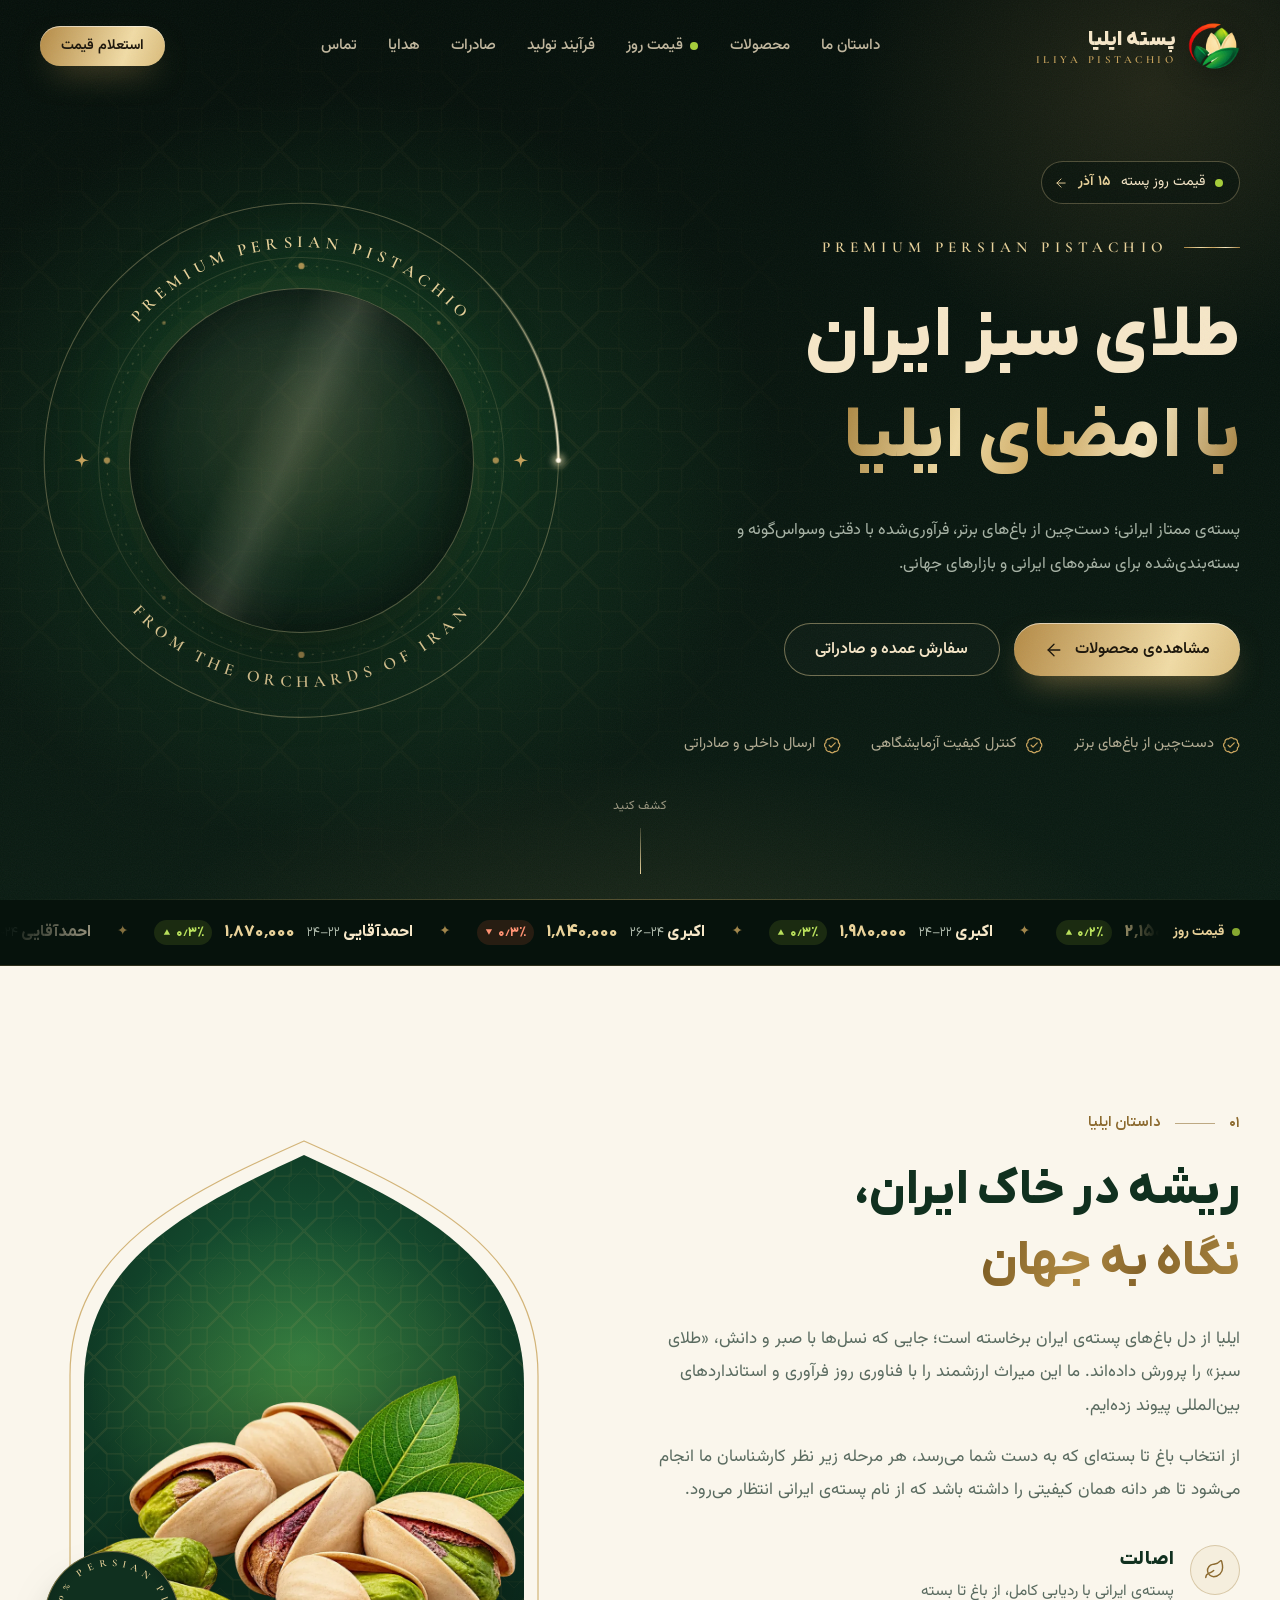
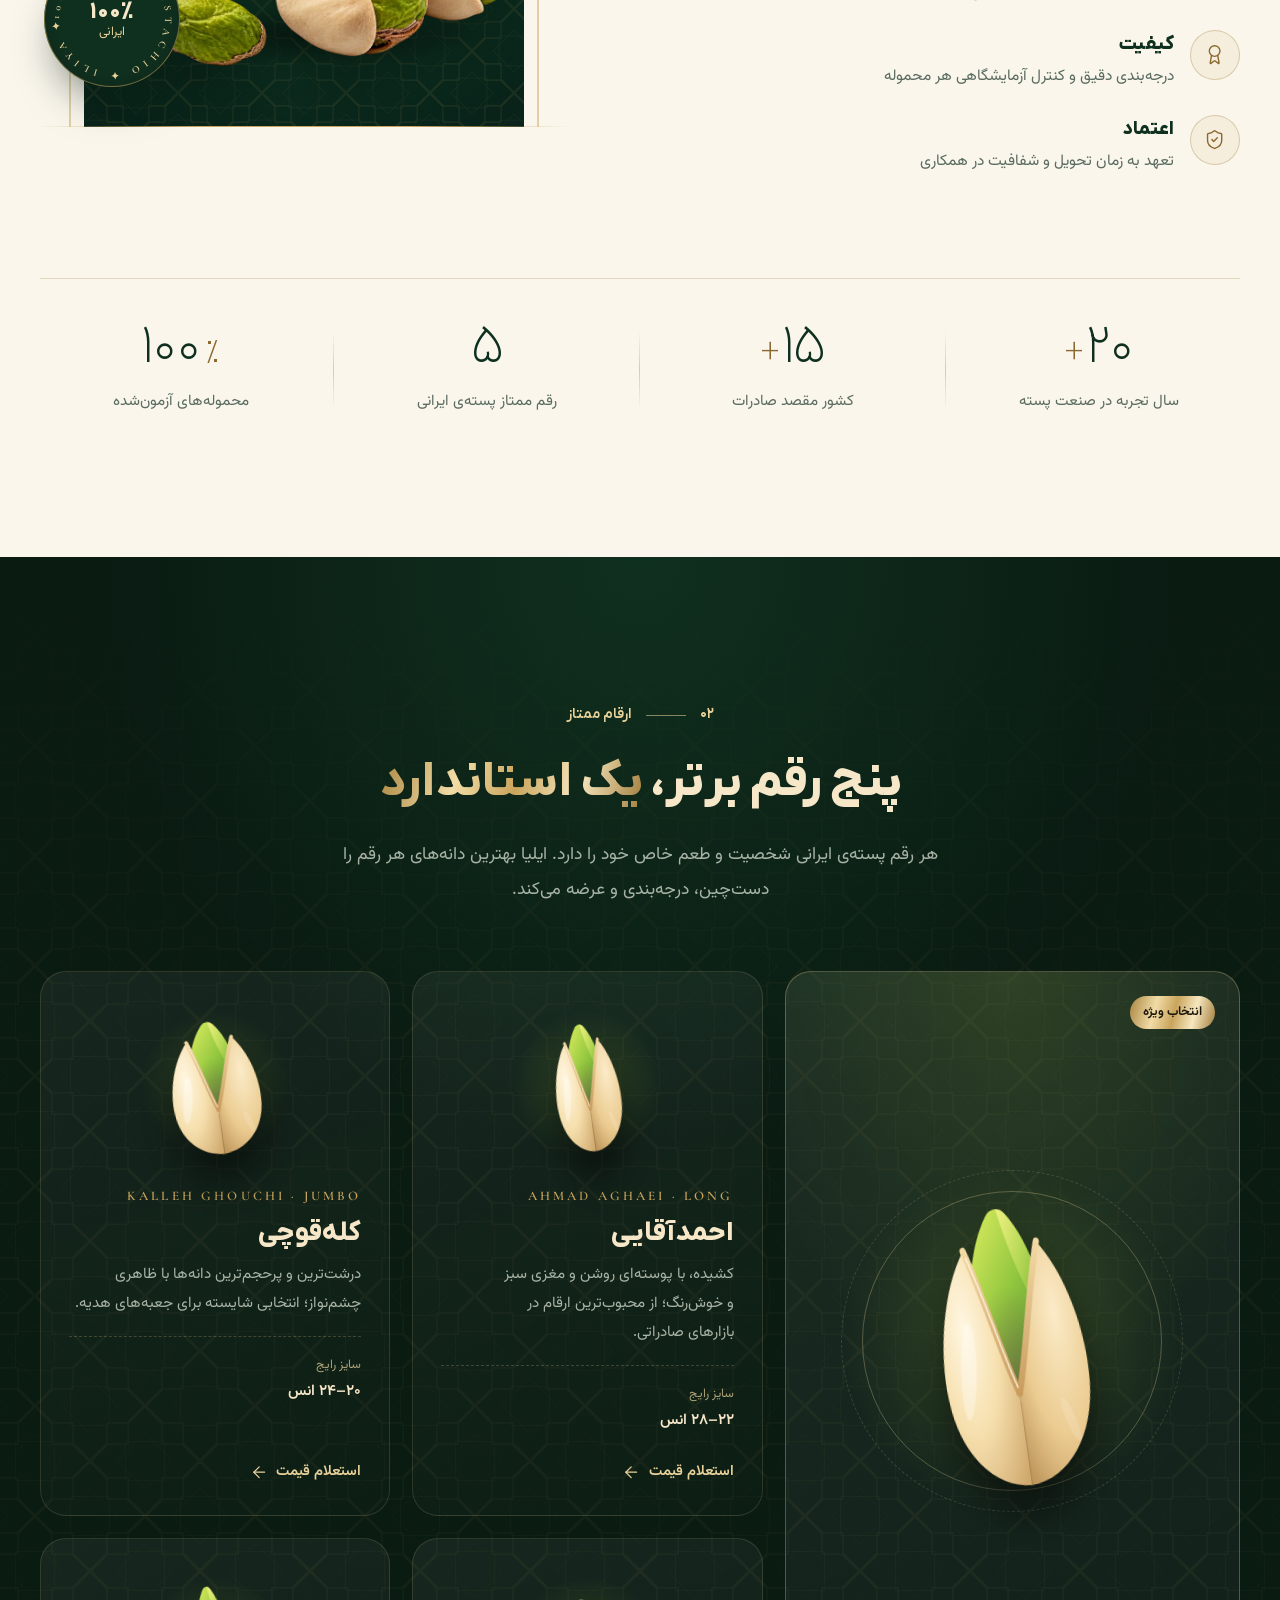
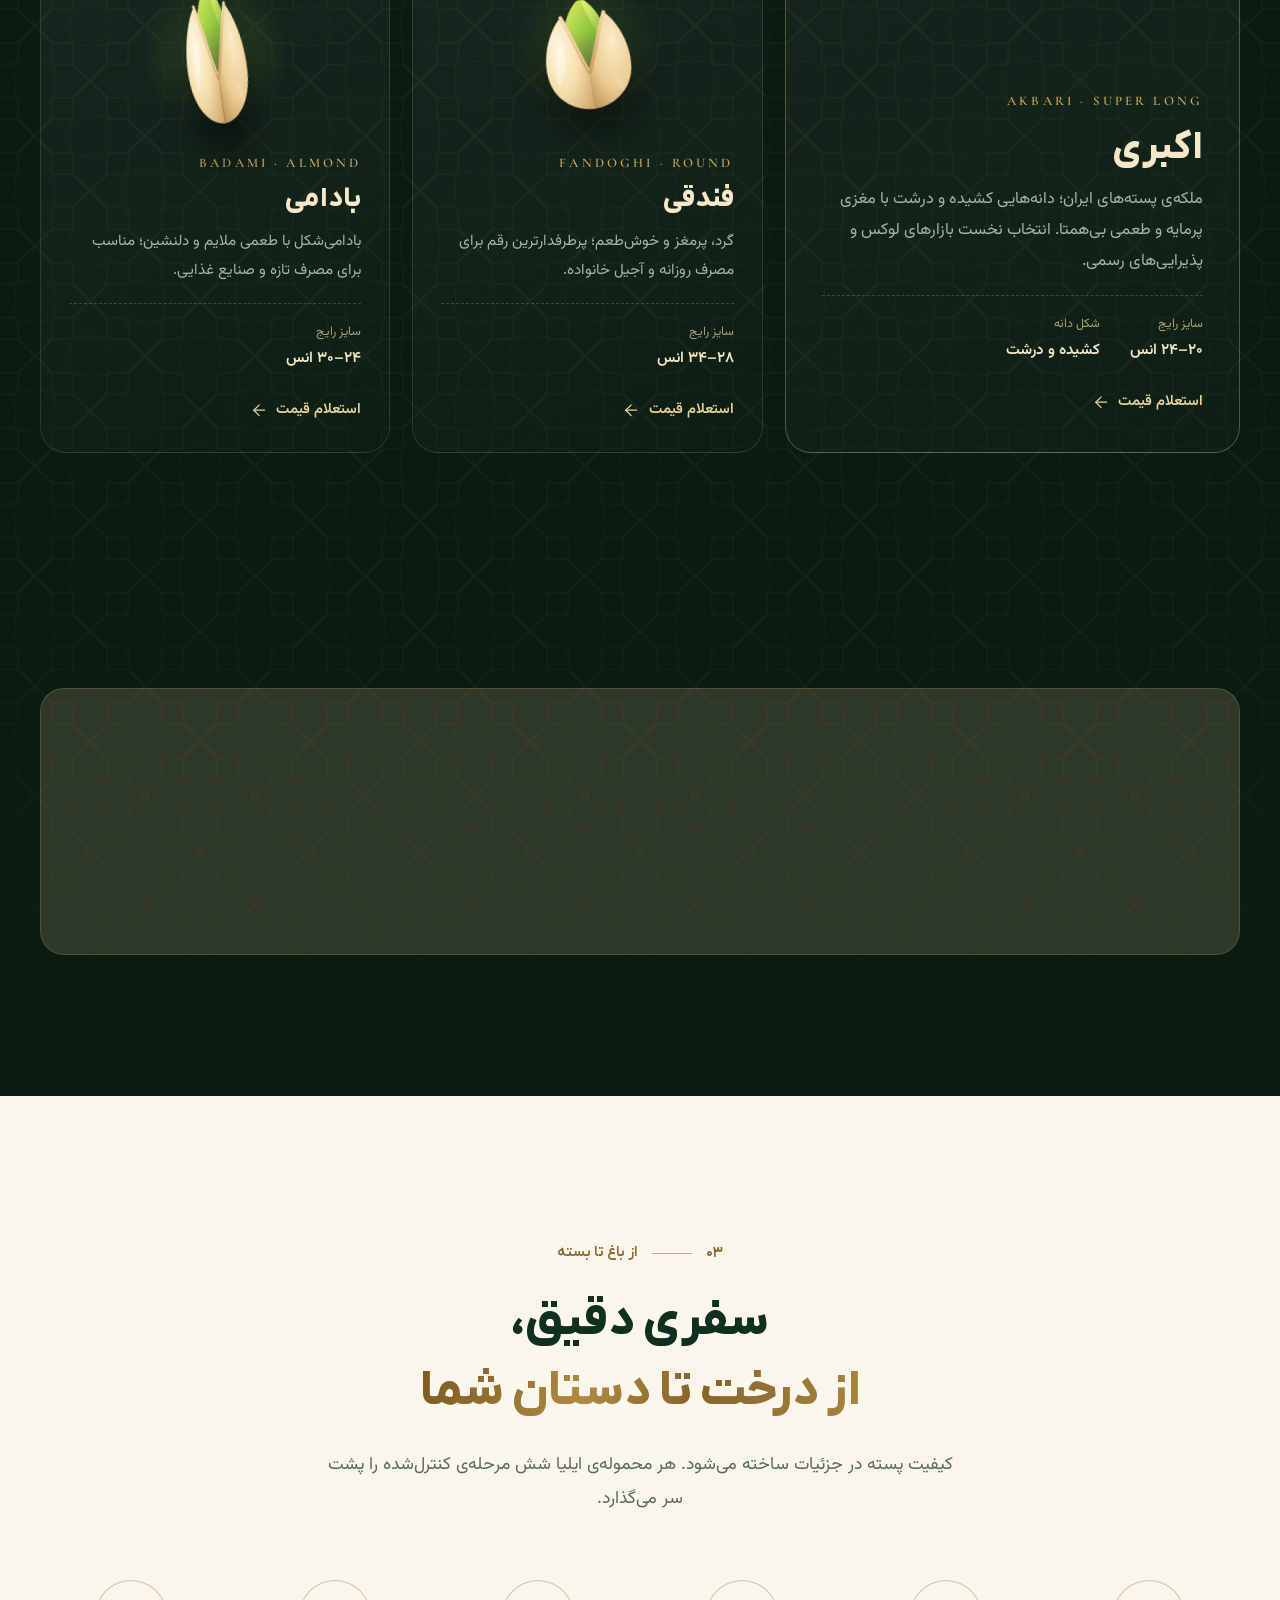
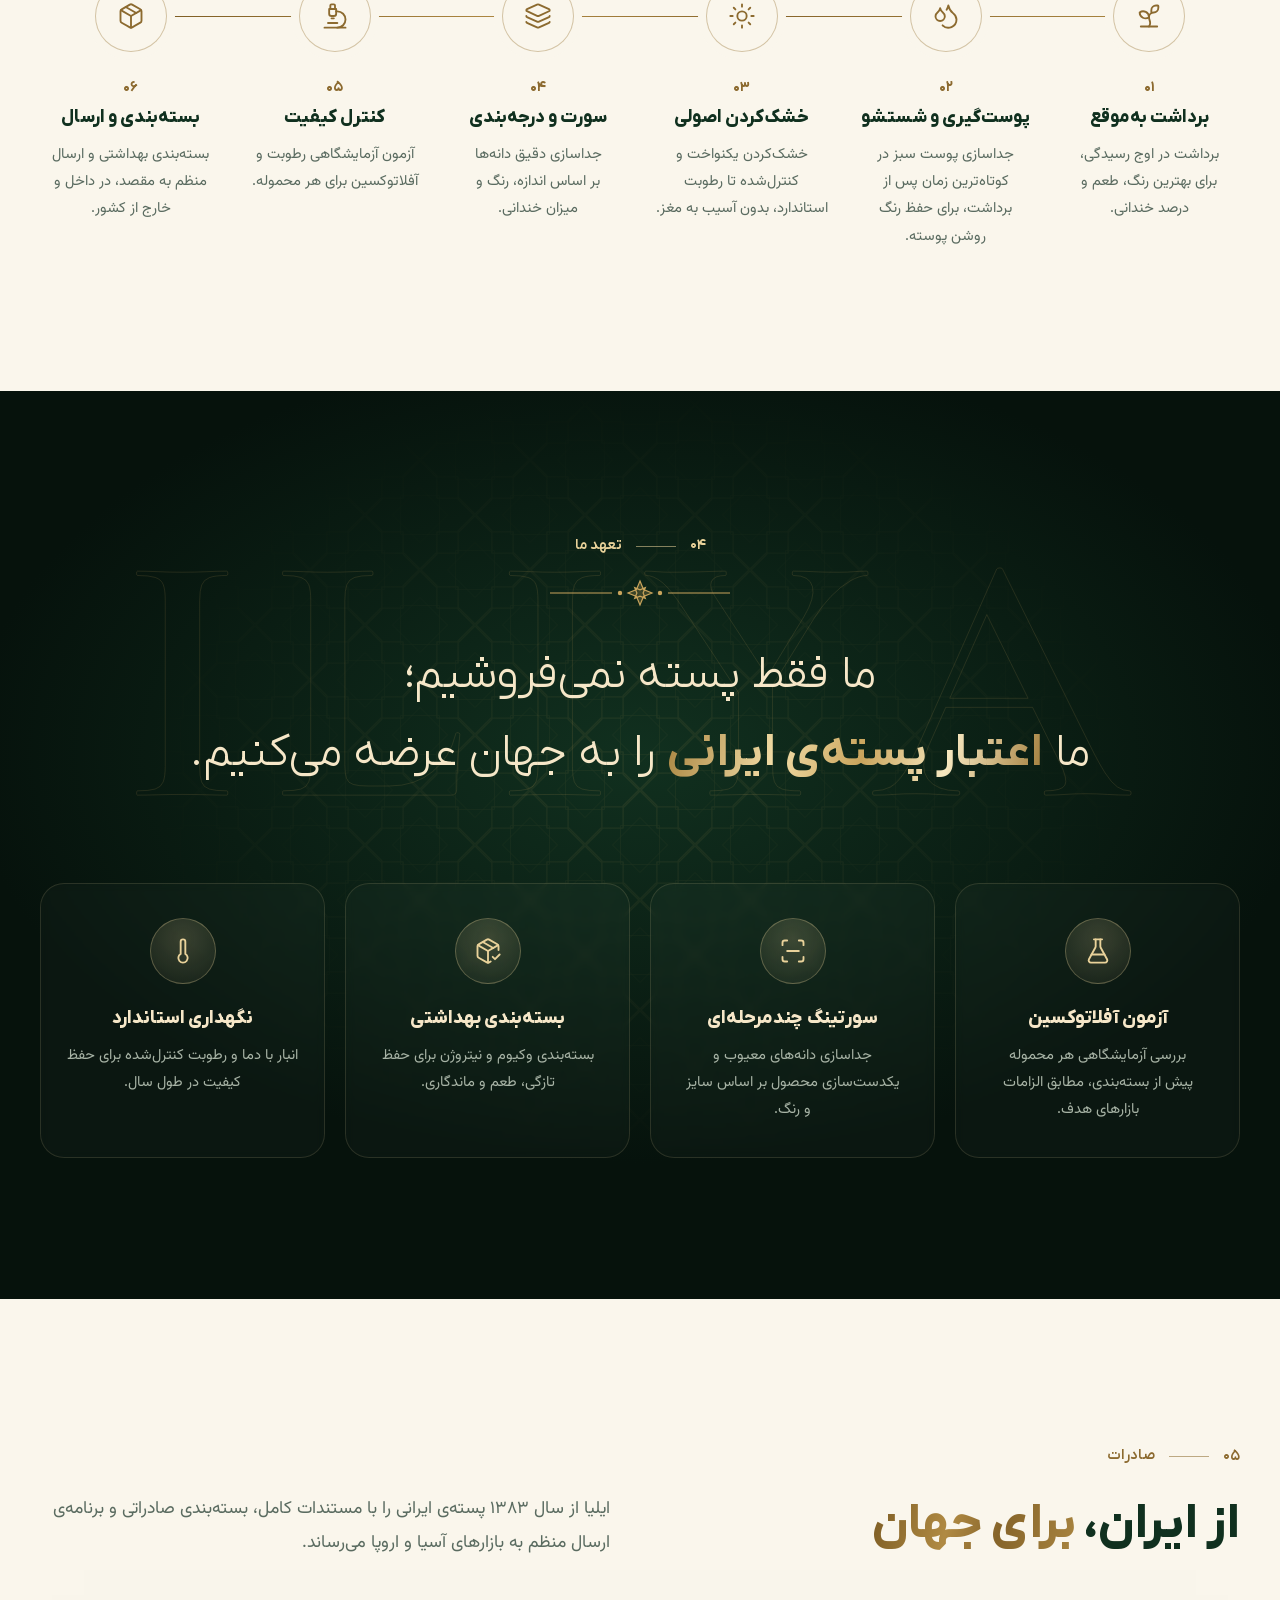
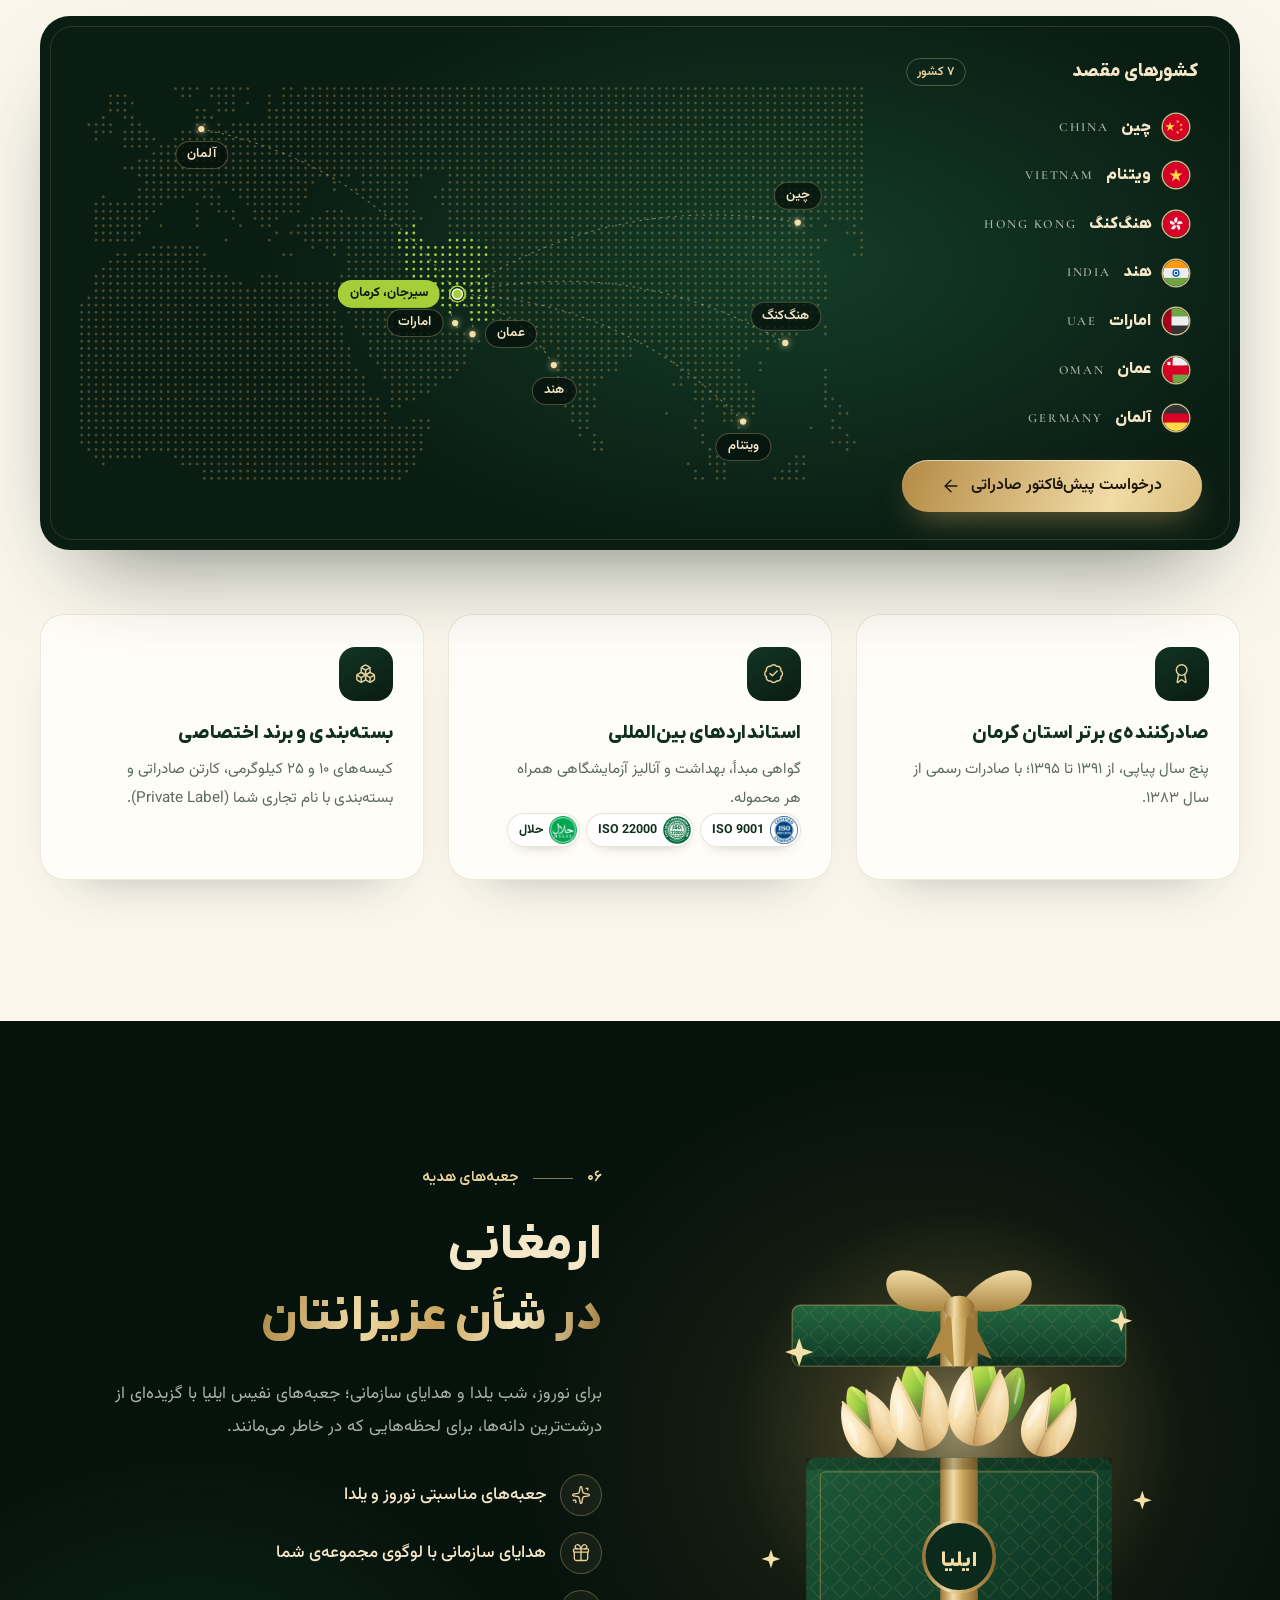
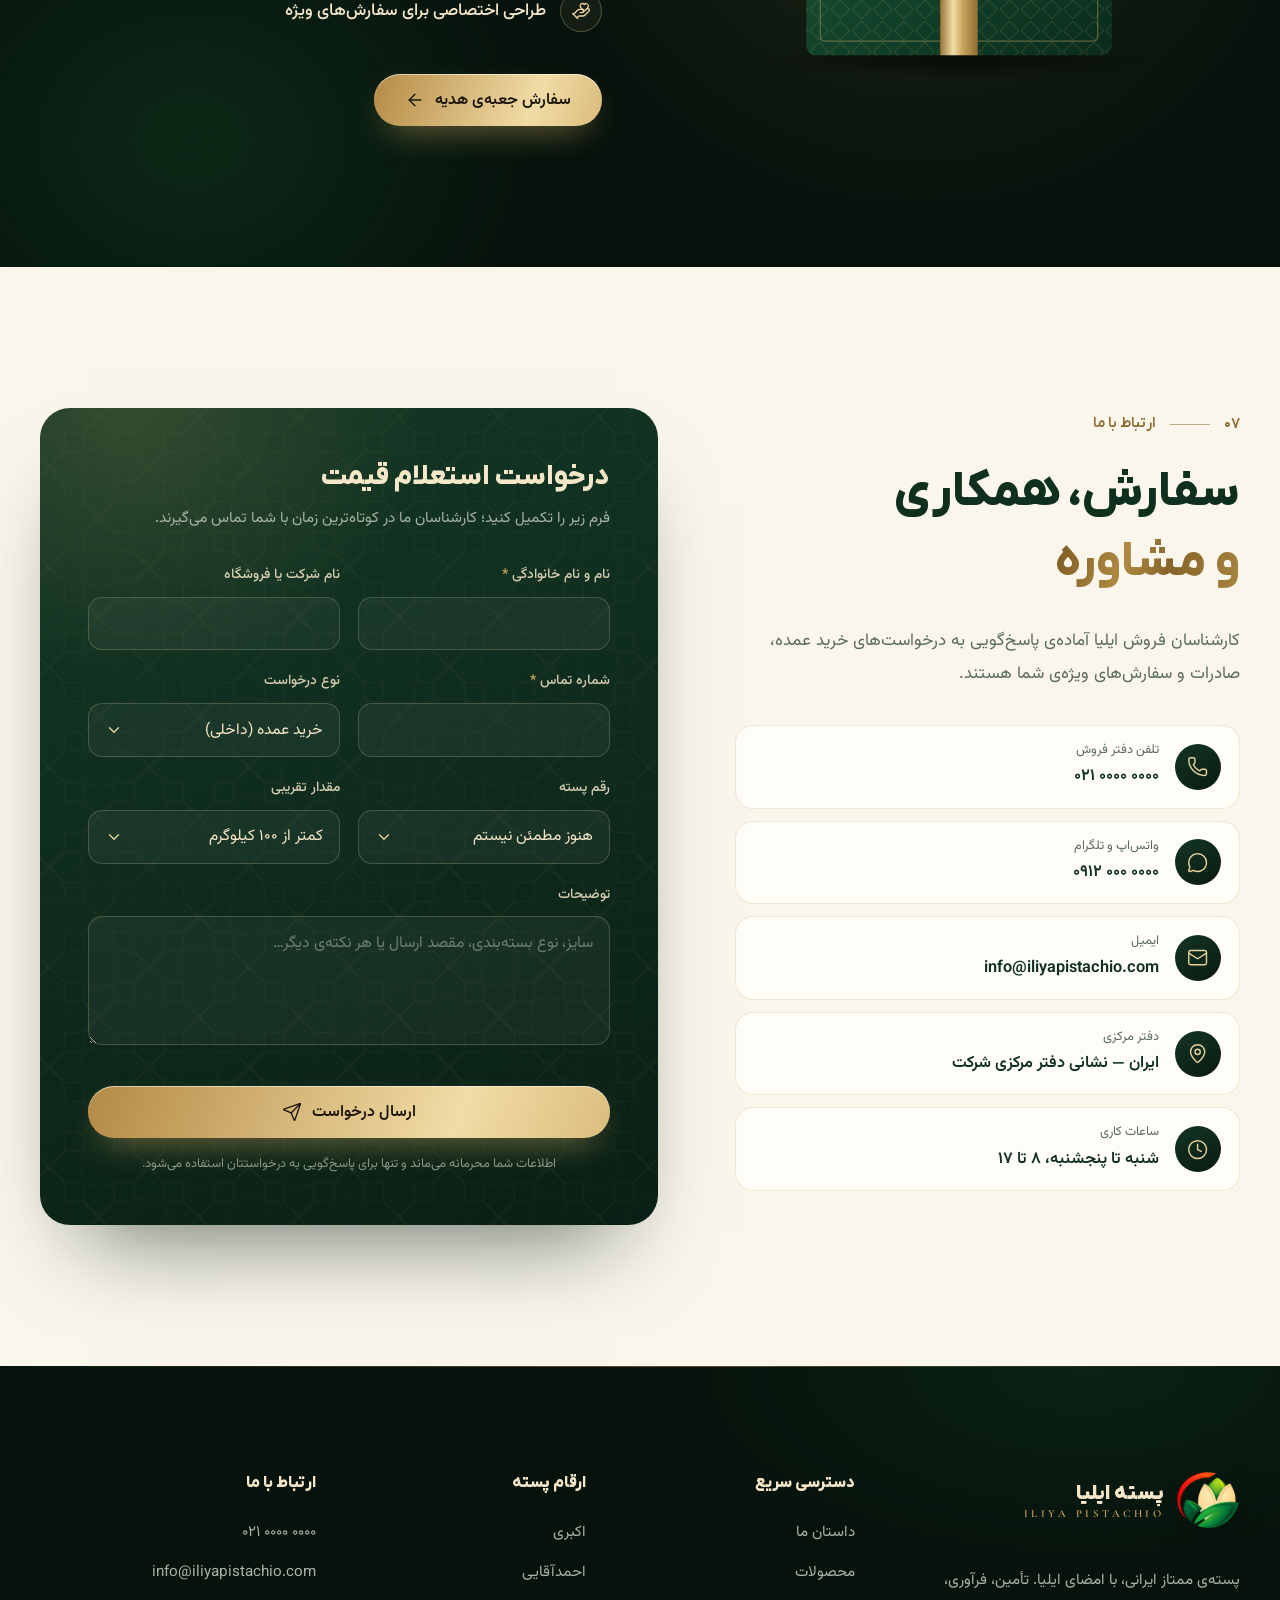
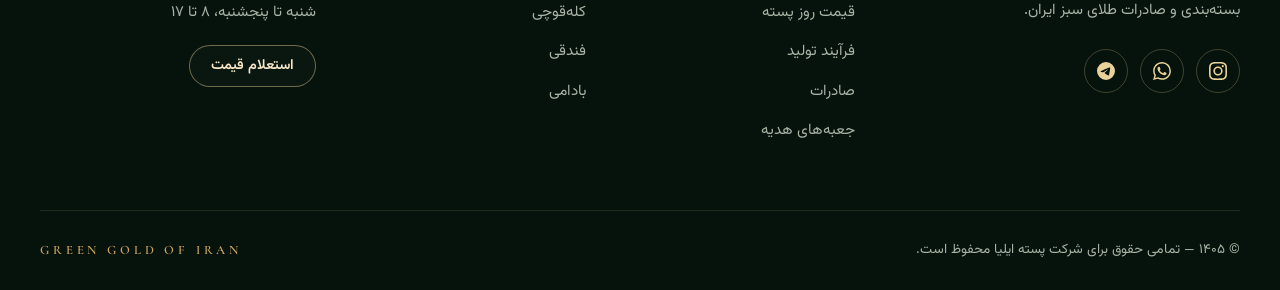
==== commit 811dd497: "Seat the gift box under its heading on phones; clean up the ILIYA outline" ====
--- a/index.html
+++ b/index.html
@@ -415,7 +415,7 @@
     <!-- ============ Quality ============ -->
     <section class="section section--dark quality" id="quality">
       <div class="section-bg-pattern section-bg-pattern--center" aria-hidden="true"></div>
-      <span class="quality-watermark" aria-hidden="true" lang="en">ILIYA</span>
+      <svg class="quality-watermark" viewBox="0 0 2892 1000" aria-hidden="true" focusable="false"><path d="M217.4 737.5Q217.4 766.5 222.6 781.5Q227.9 796.5 244.2 801.5Q260.4 806.5 293.3 806.5Q296 806.5 296 812.5Q296 818.5 293.3 818.5Q267.7 818.5 236.7 817.5Q205.7 816.5 168.3 816.5Q132.9 816.5 101.2 817.5Q69.5 818.5 43.7 818.5Q41.4 818.5 41.4 812.5Q41.4 806.5 43.9 806.5Q76.4 806.5 93.1 801.5Q109.8 796.5 115.6 781.5Q121.3 766.5 121.3 737.5V274.5Q121.3 245.5 115.7 231Q110.1 216.5 93.3 211Q76.4 205.5 43.7 205.5Q41.4 205.5 41.4 199.5Q41.4 193.5 43.7 193.5Q69.5 193.5 101.2 195Q132.9 196.5 168.3 196.5Q205.7 196.5 237.2 195Q268.8 193.5 293.3 193.5Q296 193.5 296 199.5Q296 205.5 293.3 205.5Q260.9 205.5 244.7 211.5Q228.5 217.5 222.9 232.5Q217.4 247.5 217.4 276.5ZM622.4 275.5V733.5Q622.4 759 627.1 771.7Q631.7 784.4 645.8 788.7Q659.9 793 687.3 793H747.2Q818.3 793 867.4 752.9Q916.4 712.8 932.3 646.4Q933.1 643.4 938.2 644.3Q943.3 645.1 943.3 648.1Q940.3 679.2 937.3 722.8Q934.3 766.4 934.3 803.5Q934.3 818.5 919.1 818.5H450.7Q448.7 818.5 448.7 812.5Q448.7 806.5 450.7 806.5Q483.4 806.5 499.8 801.5Q516.1 796.5 521.7 781.5Q527.3 766.5 527.3 737.5V274.5Q527.3 245.5 521.7 231Q516.1 216.5 499.8 211Q483.4 205.5 450.7 205.5Q448.7 205.5 448.7 199.5Q448.7 193.5 450.7 193.5Q474.7 193.5 506.9 195Q539.1 196.5 574.1 196.5Q611.2 196.5 642.6 195Q673.9 193.5 698.3 193.5Q701 193.5 701 199.5Q701 205.5 698.3 205.5Q665.9 205.5 649.7 211Q633.5 216.5 627.9 231.5Q622.4 246.5 622.4 275.5ZM1257.4 737.5Q1257.4 766.5 1262.6 781.5Q1267.9 796.5 1284.2 801.5Q1300.4 806.5 1333.3 806.5Q1336 806.5 1336 812.5Q1336 818.5 1333.3 818.5Q1307.7 818.5 1276.7 817.5Q1245.7 816.5 1208.3 816.5Q1172.9 816.5 1141.2 817.5Q1109.5 818.5 1083.7 818.5Q1081.4 818.5 1081.4 812.5Q1081.4 806.5 1083.9 806.5Q1116.4 806.5 1133.1 801.5Q1149.8 796.5 1155.6 781.5Q1161.3 766.5 1161.3 737.5V274.5Q1161.3 245.5 1155.7 231Q1150.1 216.5 1133.3 211Q1116.4 205.5 1083.7 205.5Q1081.4 205.5 1081.4 199.5Q1081.4 193.5 1083.7 193.5Q1109.5 193.5 1141.2 195Q1172.9 196.5 1208.3 196.5Q1245.7 196.5 1277.2 195Q1308.8 193.5 1333.3 193.5Q1336 193.5 1336 199.5Q1336 205.5 1333.3 205.5Q1300.9 205.5 1284.7 211.5Q1268.5 217.5 1262.9 232.5Q1257.4 247.5 1257.4 276.5ZM1815.7 513V737.5Q1815.7 766.5 1821 781.5Q1826.3 796.5 1842.4 801.5Q1858.5 806.5 1891.4 806.5Q1894.4 806.5 1894.4 812.5Q1894.4 818.5 1891.4 818.5Q1866.2 818.5 1835.4 817.5Q1804.6 816.5 1767.7 816.5Q1732.6 816.5 1700.4 817.5Q1668.2 818.5 1643 818.5Q1640.8 818.5 1640.8 812.5Q1640.8 806.5 1643 806.5Q1676 806.5 1692.6 801.5Q1709.2 796.5 1714.9 781.5Q1720.7 766.5 1720.7 737.5V532L1567.8 299.7Q1531.7 244 1507.8 224.8Q1483.9 205.5 1462.1 205.5Q1459.1 205.5 1459.1 199.5Q1459.1 193.5 1462.1 193.5Q1477.6 193.5 1494.6 195Q1511.6 196.5 1527.1 196.5Q1554.8 196.5 1584.5 196Q1614.1 195.5 1640.6 194.5Q1667 193.5 1684.7 193.5Q1686.7 193.5 1686.7 199.5Q1686.7 205.5 1684.7 205.5Q1652.4 205.5 1645.4 222.5Q1638.4 239.4 1655.9 265.1L1801.3 487.9L1903.3 320.8Q1934.9 268.1 1927.3 236.8Q1919.7 205.5 1873.5 205.5Q1870.8 205.5 1870.8 199.5Q1870.8 193.5 1873.5 193.5Q1903.8 193.5 1930.7 195Q1957.6 196.5 2002.1 196.5Q2027.1 196.5 2042.6 195Q2058.1 193.5 2080.1 193.5Q2082.1 193.5 2082.1 199.5Q2082.1 205.5 2080.1 205.5Q2058.8 205.5 2031.9 221.1Q2005 236.6 1978.8 263.9Q1952.6 291.1 1929.9 328.1L1815.7 513ZM2811.7 806.5Q2816.4 806.5 2816.4 812.5Q2816.4 818.5 2811.7 818.5Q2782.2 818.5 2750.5 816.5Q2718.9 814.5 2689.7 814.5Q2656.5 814.5 2632.2 816.5Q2607.9 818.5 2578 818.5Q2574 818.5 2574 812.5Q2574 806.5 2578 806.5Q2623.1 806.5 2631.8 790.4Q2640.5 774.3 2617.2 727.3L2541.4 573.5H2299.1L2251.2 681.7Q2224.8 742 2249.4 774.3Q2274 806.5 2333.3 806.5Q2338.3 806.5 2338.3 812.5Q2338.3 818.5 2333.3 818.5Q2303.3 818.5 2278.3 816.5Q2253.3 814.5 2215.3 814.5Q2177.4 814.5 2154.5 816.5Q2131.6 818.5 2098.7 818.5Q2094.7 818.5 2094.7 812.5Q2094.7 806.5 2098.7 806.5Q2125.7 806.5 2145.3 795.4Q2164.9 784.3 2183.9 755.1Q2202.8 725.8 2226.4 672L2441.2 187.8Q2442.5 184.8 2449.6 184.5Q2456.6 184.1 2457.6 187.8L2702.6 681.5Q2726.4 729.3 2744 756.8Q2761.6 784.3 2777.8 795.4Q2794 806.5 2811.7 806.5ZM2528.9 548.3 2413.7 314.7 2310.3 548.3H2528.9Z"/></svg>
       <div class="container">
         <p class="kicker kicker--center" data-reveal><span class="kicker-num">۰۴</span><span class="kicker-line"></span>تعهد ما</p>
         <blockquote class="statement" data-reveal style="--d:1">
--- a/assets/css/style.css
+++ b/assets/css/style.css
@@ -1351,22 +1351,23 @@
   text-align: center;
   background: radial-gradient(70% 60% at 50% 40%, #11301F, var(--c-ink) 75%);
 }
+/* "ILIYA" in Cormorant Garamond 600, outlined with the overlapping strokes merged (one em tall) */
 .quality-watermark {
-  position: absolute;
-  inset-inline: 0;
+  --wm: clamp(8rem, 28vw, 26rem);
+  position: absolute;
+  left: 50%;
   top: 32%;
   z-index: -1;
-  transform: translateY(-50%);
-  font-family: var(--font-latin);
-  font-size: clamp(8rem, 28vw, 26rem);
-  font-weight: 600;
-  line-height: 1;
-  letter-spacing: .08em;
-  color: transparent;
-  -webkit-text-stroke: 1px rgba(201, 164, 92, .14);
+  width: calc(var(--wm) * 2.892);
+  max-width: none;
+  height: var(--wm);
+  transform: translate(-50%, -50%);
+  fill: none;
+  stroke: rgba(201, 164, 92, .14);
+  stroke-width: 1px;
   pointer-events: none;
-  user-select: none;
-}
+}
+.quality-watermark path { vector-effect: non-scaling-stroke; }
 .statement {
   position: relative;
   max-width: 1000px;
@@ -2043,7 +2044,12 @@
   .contact-grid,
   .export-head { grid-template-columns: 1fr; }
   .about-visual { order: -1; margin-bottom: 24px; }
-  .gift-visual { order: -1; }
+  .gift-grid { gap: 0; }
+  .gift-copy { display: contents; }
+  .gift-copy .section-head { order: -2; }
+  .gift-visual { order: -1; margin: calc(min(100%, 470px) * -.085) 0 24px; }
+  .gift-copy > p { margin-block: 0; }
+  .gift-copy > .btn { justify-self: start; }
   .steps { grid-template-columns: repeat(3, 1fr); row-gap: 48px; }
   .steps::before,
   .steps::after { display: none; }
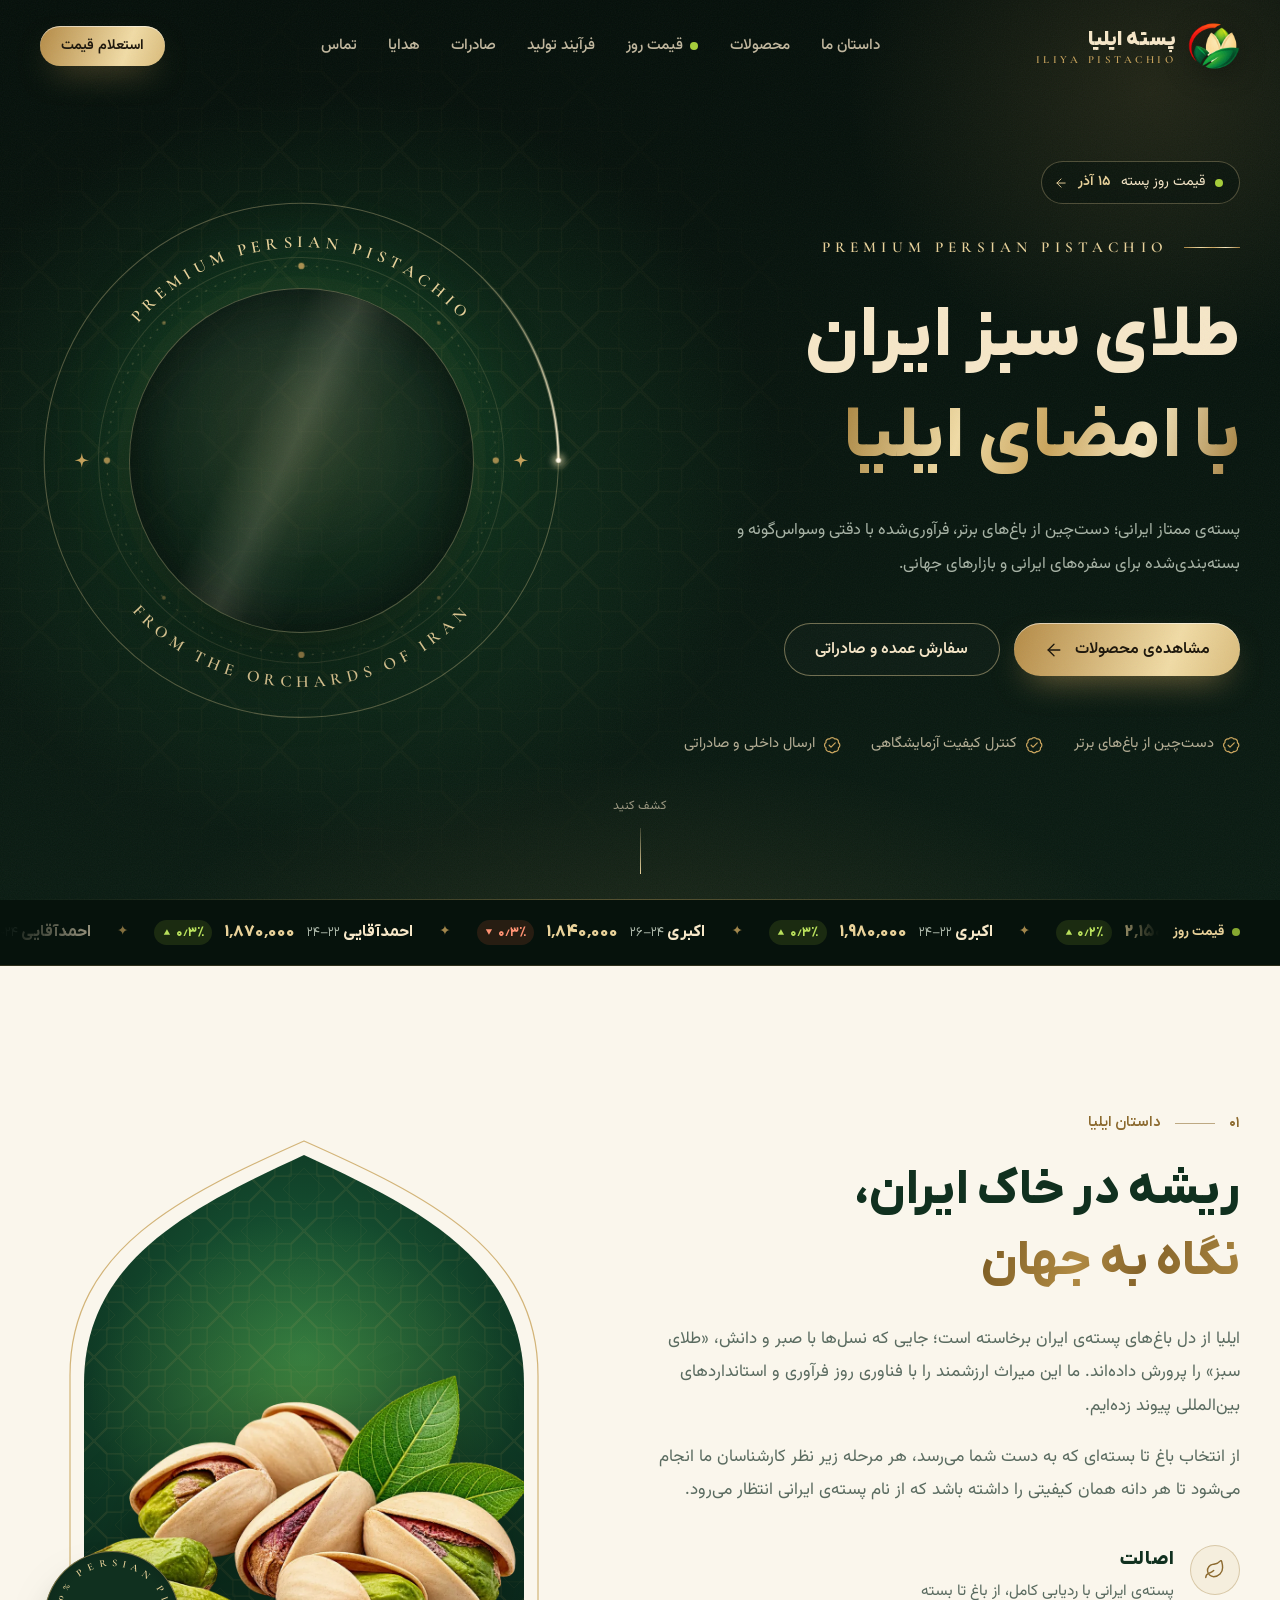
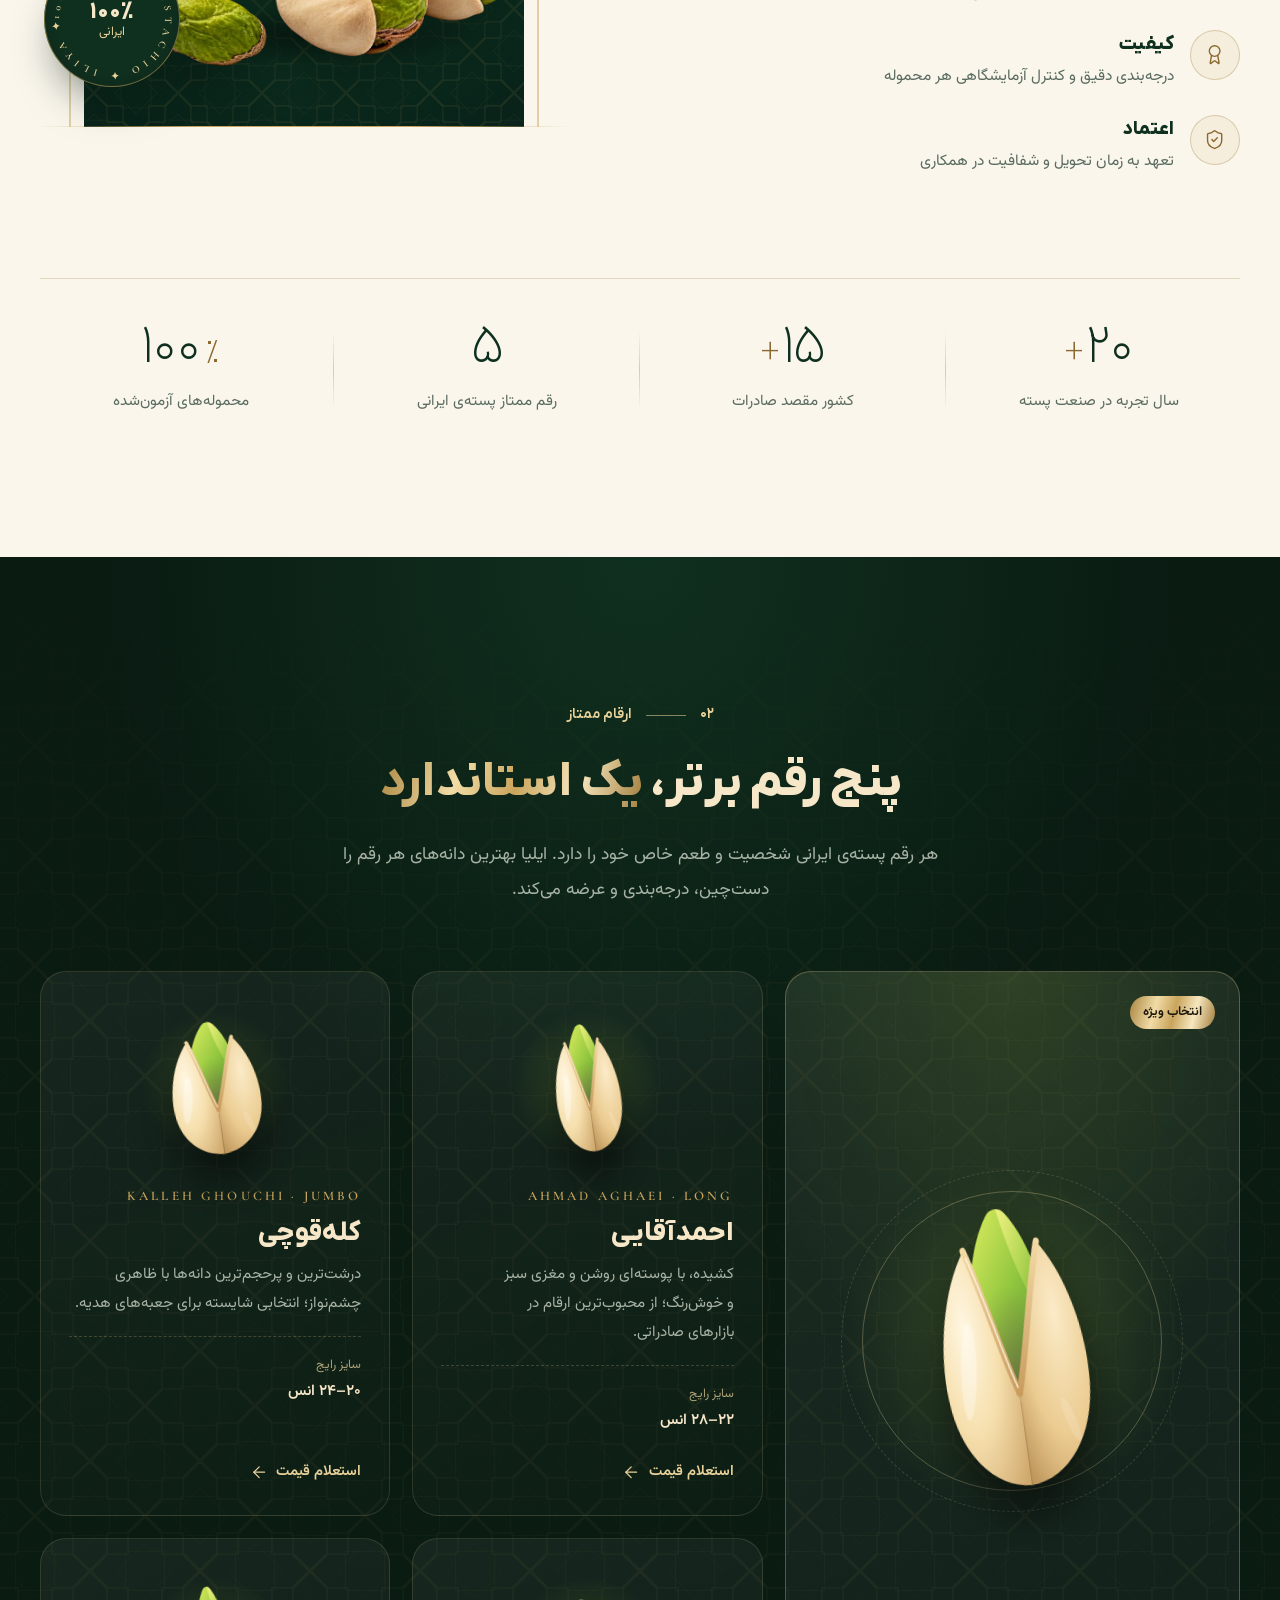
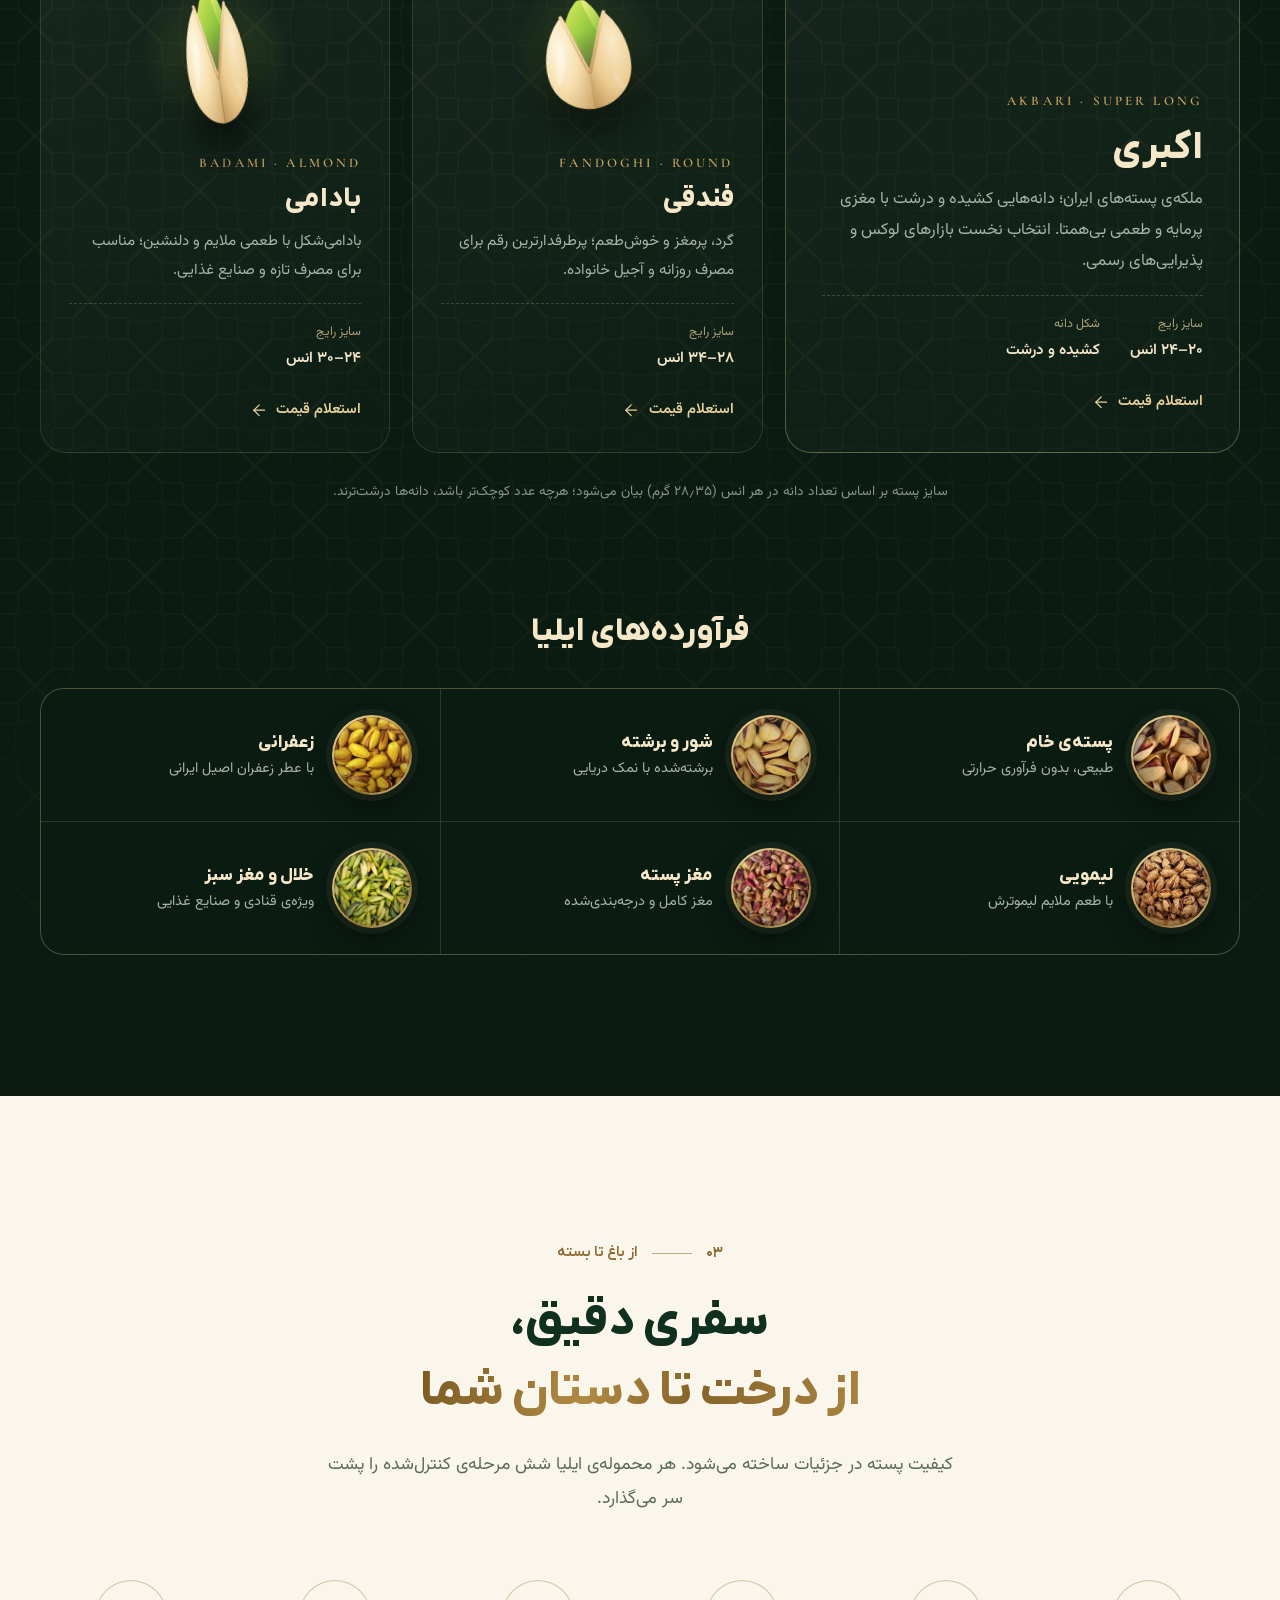
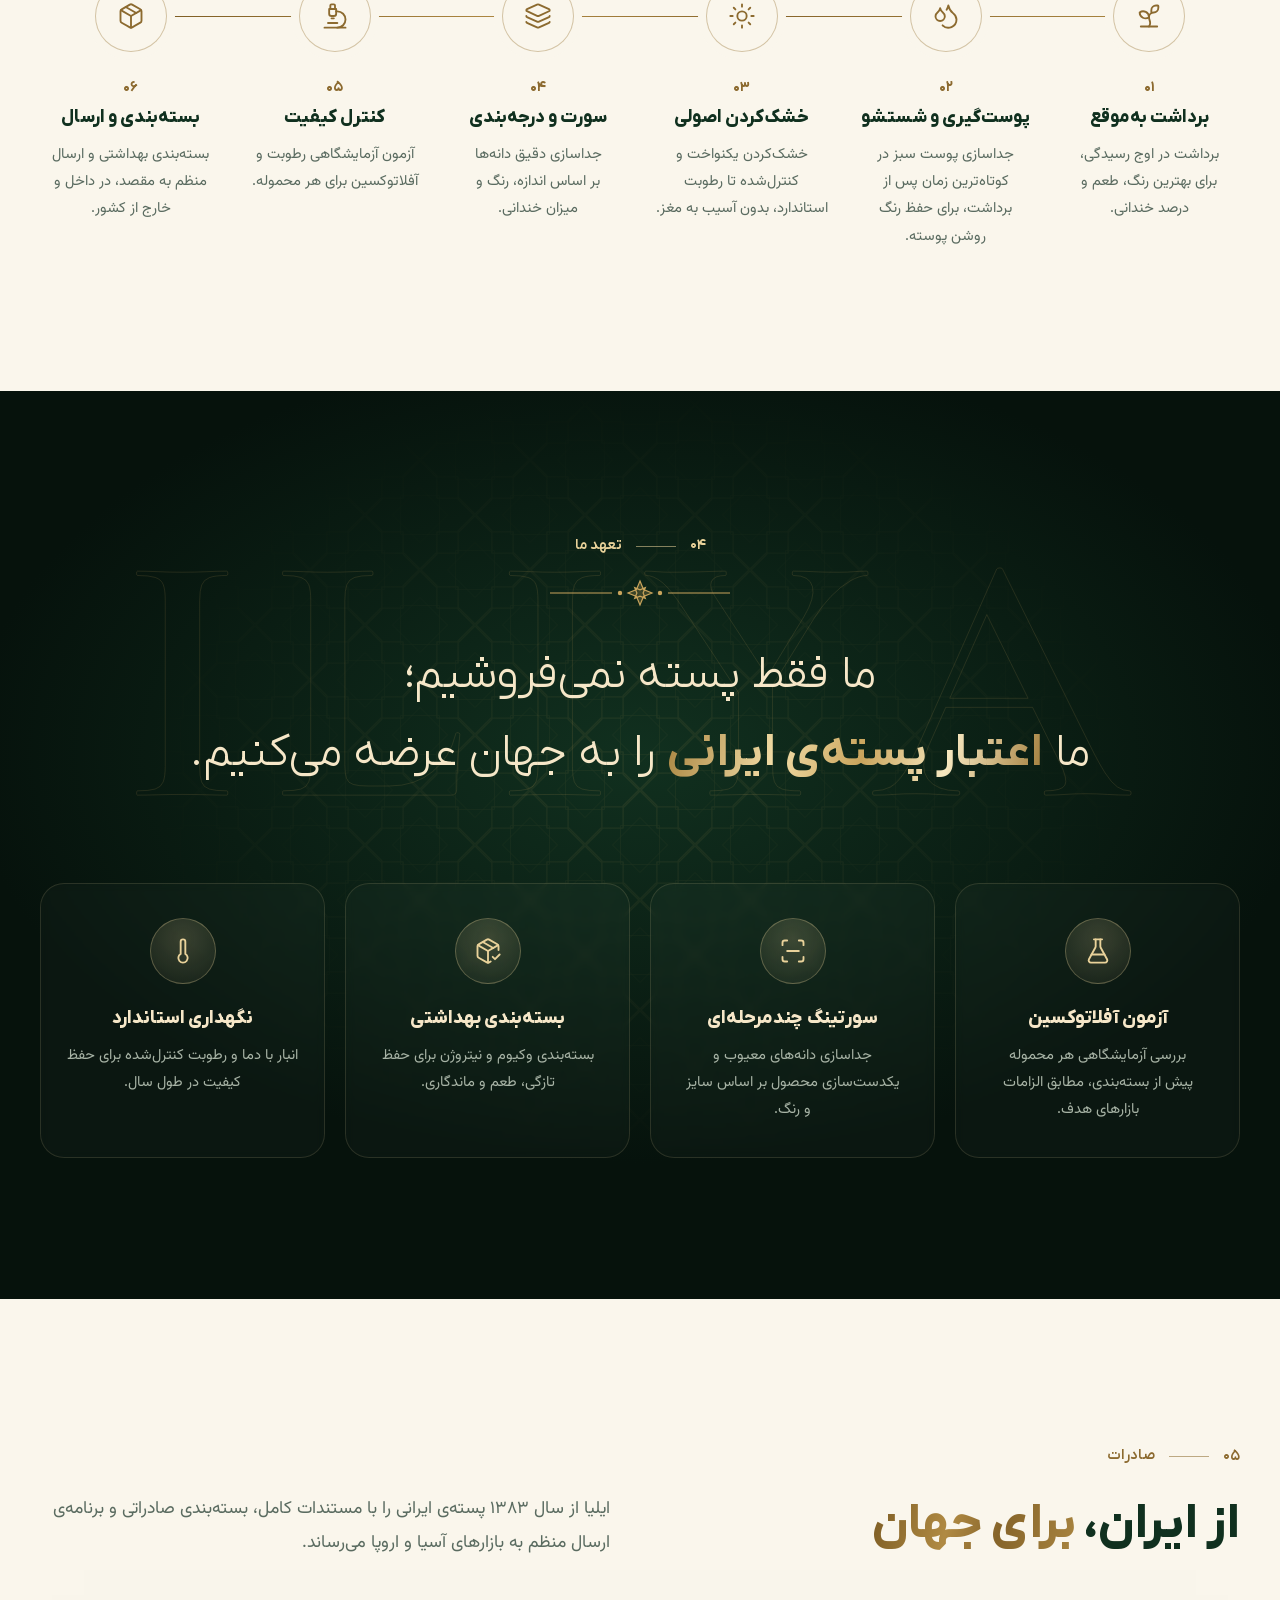
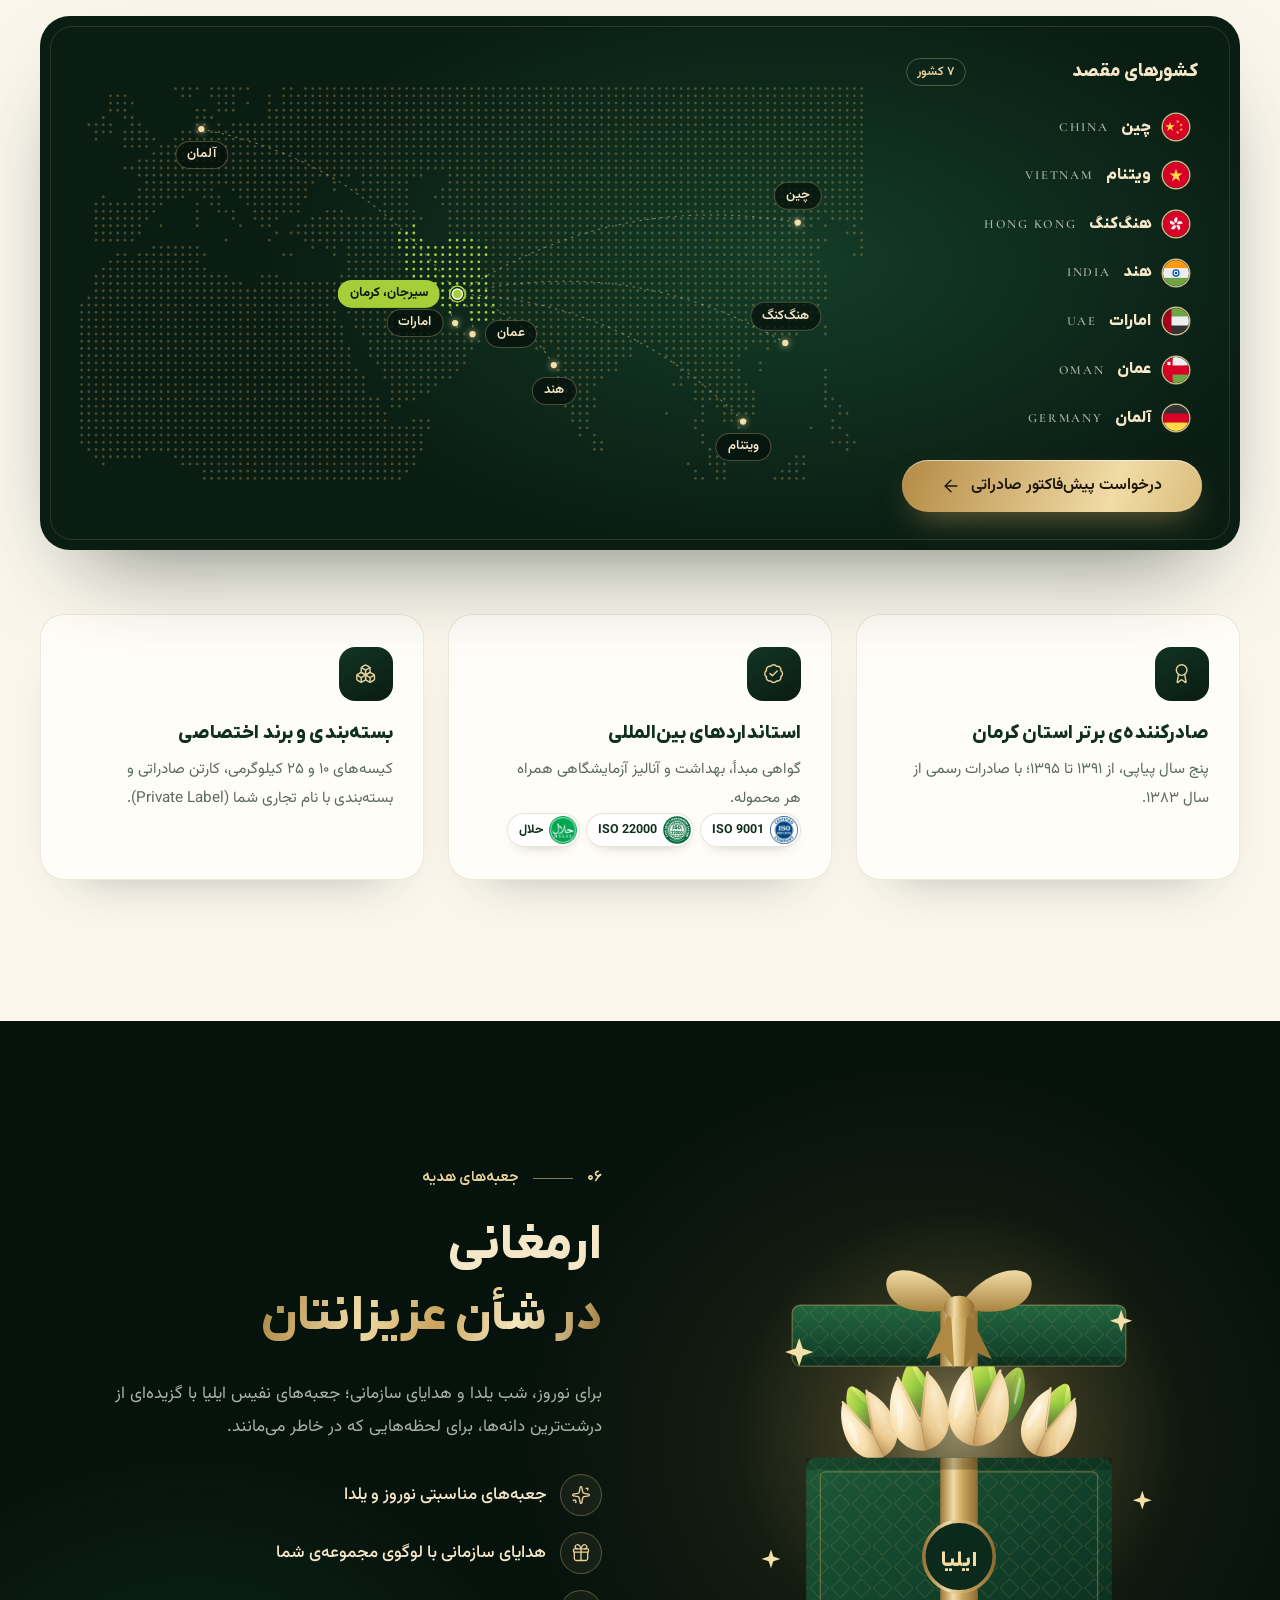
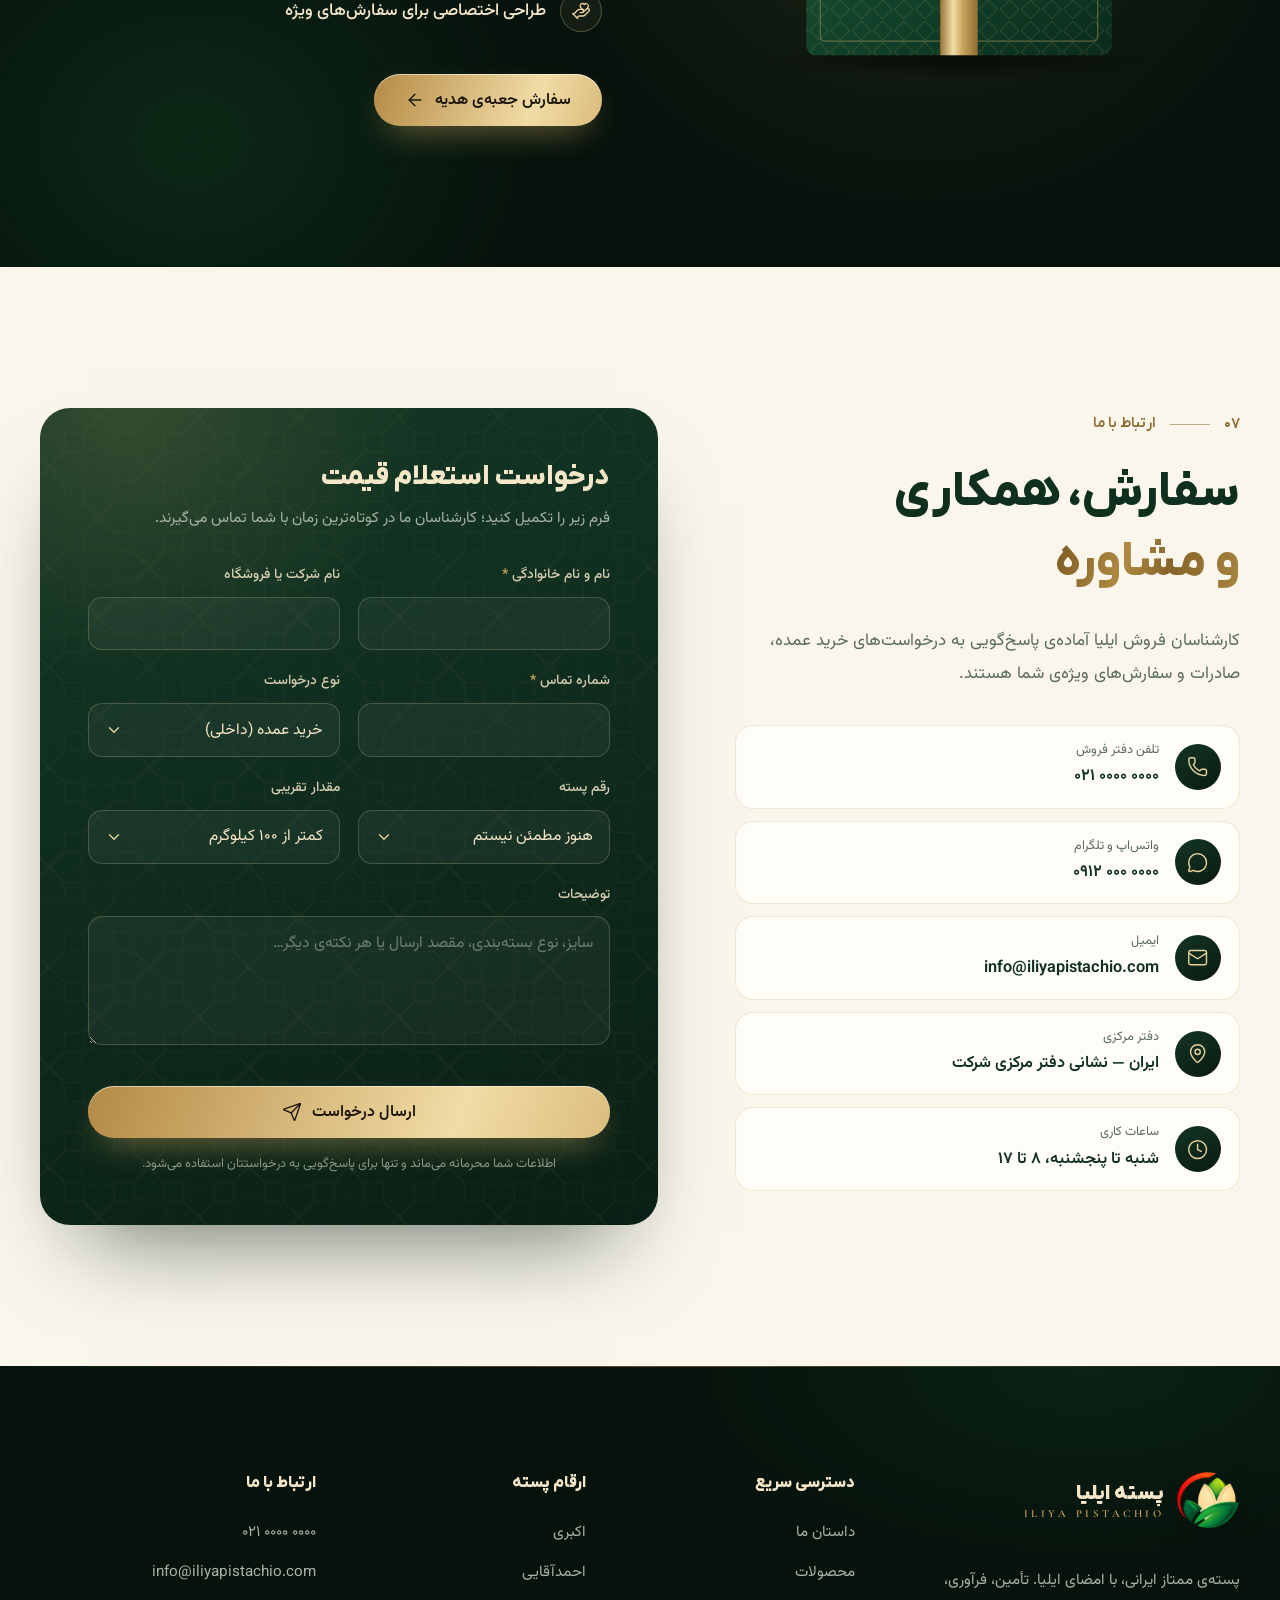
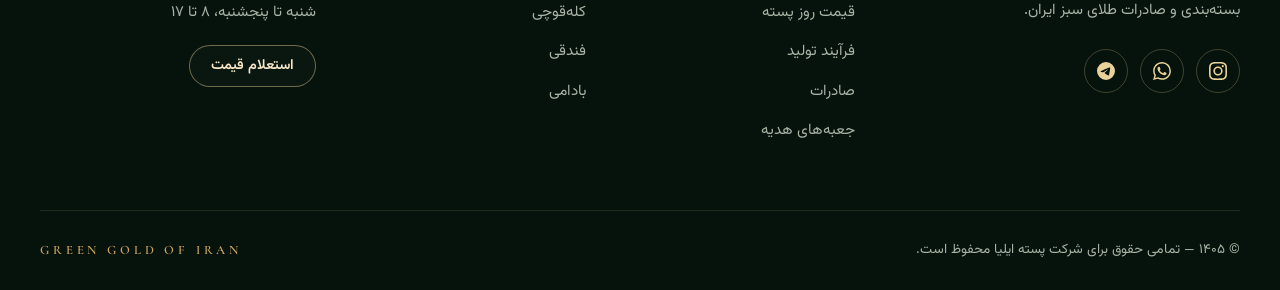
==== commit bd7d06d5: "Move the story photo below the text on phones; version asset links" ====
--- a/index.html
+++ b/index.html
@@ -22,10 +22,10 @@
   <link rel="apple-touch-icon" href="assets/img/apple-touch-icon.png">
   <link rel="preload" href="assets/fonts/vazirmatn-variable.woff2" as="font" type="font/woff2" crossorigin>
   <link rel="preload" href="assets/fonts/iranyekanx-variable-fanum.woff2" as="font" type="font/woff2" crossorigin>
-  <link rel="stylesheet" href="assets/css/style.css">
-  <script src="assets/js/prices-data.js" defer></script>
-  <script src="assets/js/prices.js" defer></script>
-  <script src="assets/js/main.js" defer></script>
+  <link rel="stylesheet" href="assets/css/style.css?v=e3432971">
+  <script src="assets/js/prices-data.js?v=27fa54cf" defer></script>
+  <script src="assets/js/prices.js?v=a5551249" defer></script>
+  <script src="assets/js/main.js?v=0fcda54b" defer></script>
 </head>
 <body>
   <!-- Icons: Lucide (ISC License, lucide.dev) & Simple Icons (CC0) -->
--- a/assets/css/style.css
+++ b/assets/css/style.css
@@ -2043,7 +2043,11 @@
   .gift-grid,
   .contact-grid,
   .export-head { grid-template-columns: 1fr; }
-  .about-visual { order: -1; margin-bottom: 24px; }
+  /* phones and tablets: heading and story, then the picture, then the values */
+  .about-grid { gap: 0; }
+  .about-copy { display: contents; }
+  .about-visual { margin-block: 36px 0; }
+  .about-copy .values { order: 1; margin-top: 44px; }
   .gift-grid { gap: 0; }
   .gift-copy { display: contents; }
   .gift-copy .section-head { order: -2; }
@@ -2139,7 +2143,7 @@
   .form-grid { grid-template-columns: 1fr; }
   .seal { width: 110px; left: -12px; bottom: 26px; }
   .seal-center b { font-size: 1.2rem; }
-  .about-visual { width: min(100% - 24px, 380px); }
+  .about-visual { width: min(100% - 64px, 320px); }
   .arch::after { left: -20px; right: -20px; }
   .footer-grid { grid-template-columns: 1fr 1fr; }
   .footer-col:last-child { grid-column: 1 / -1; }
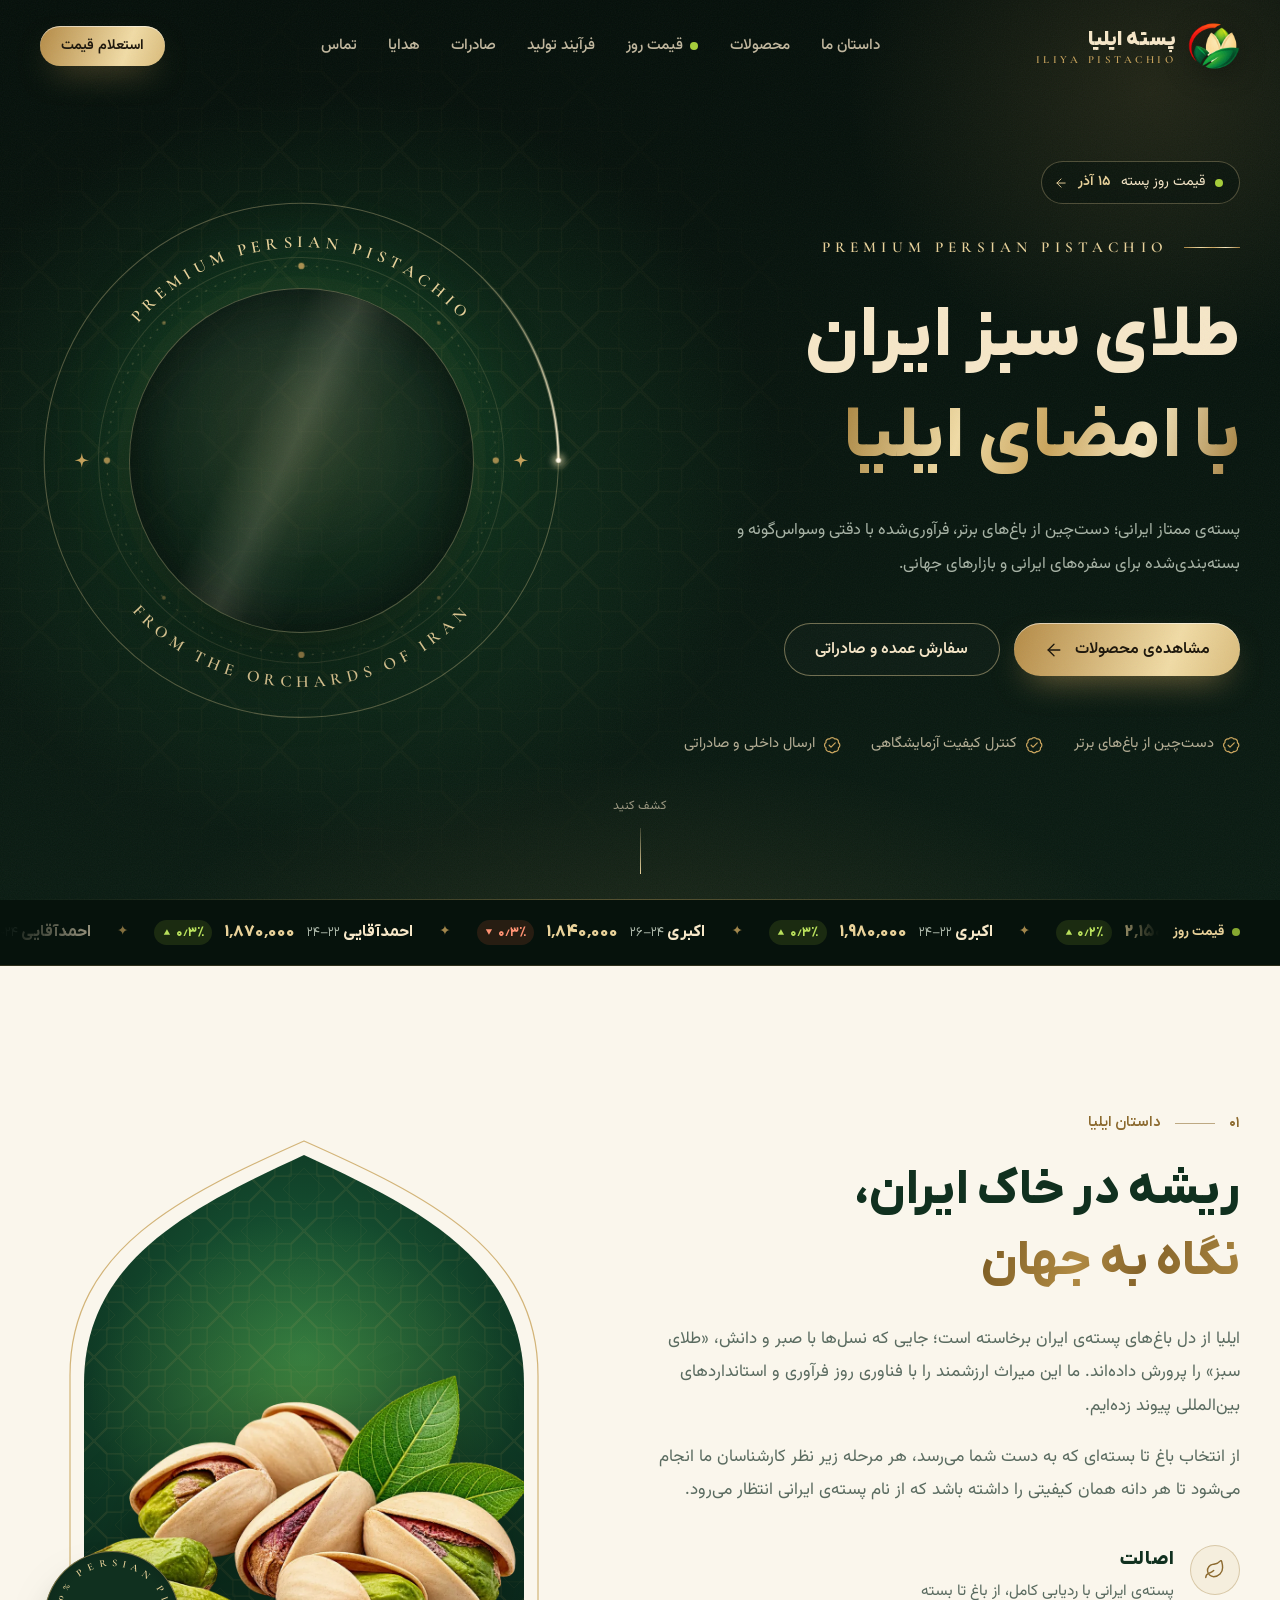
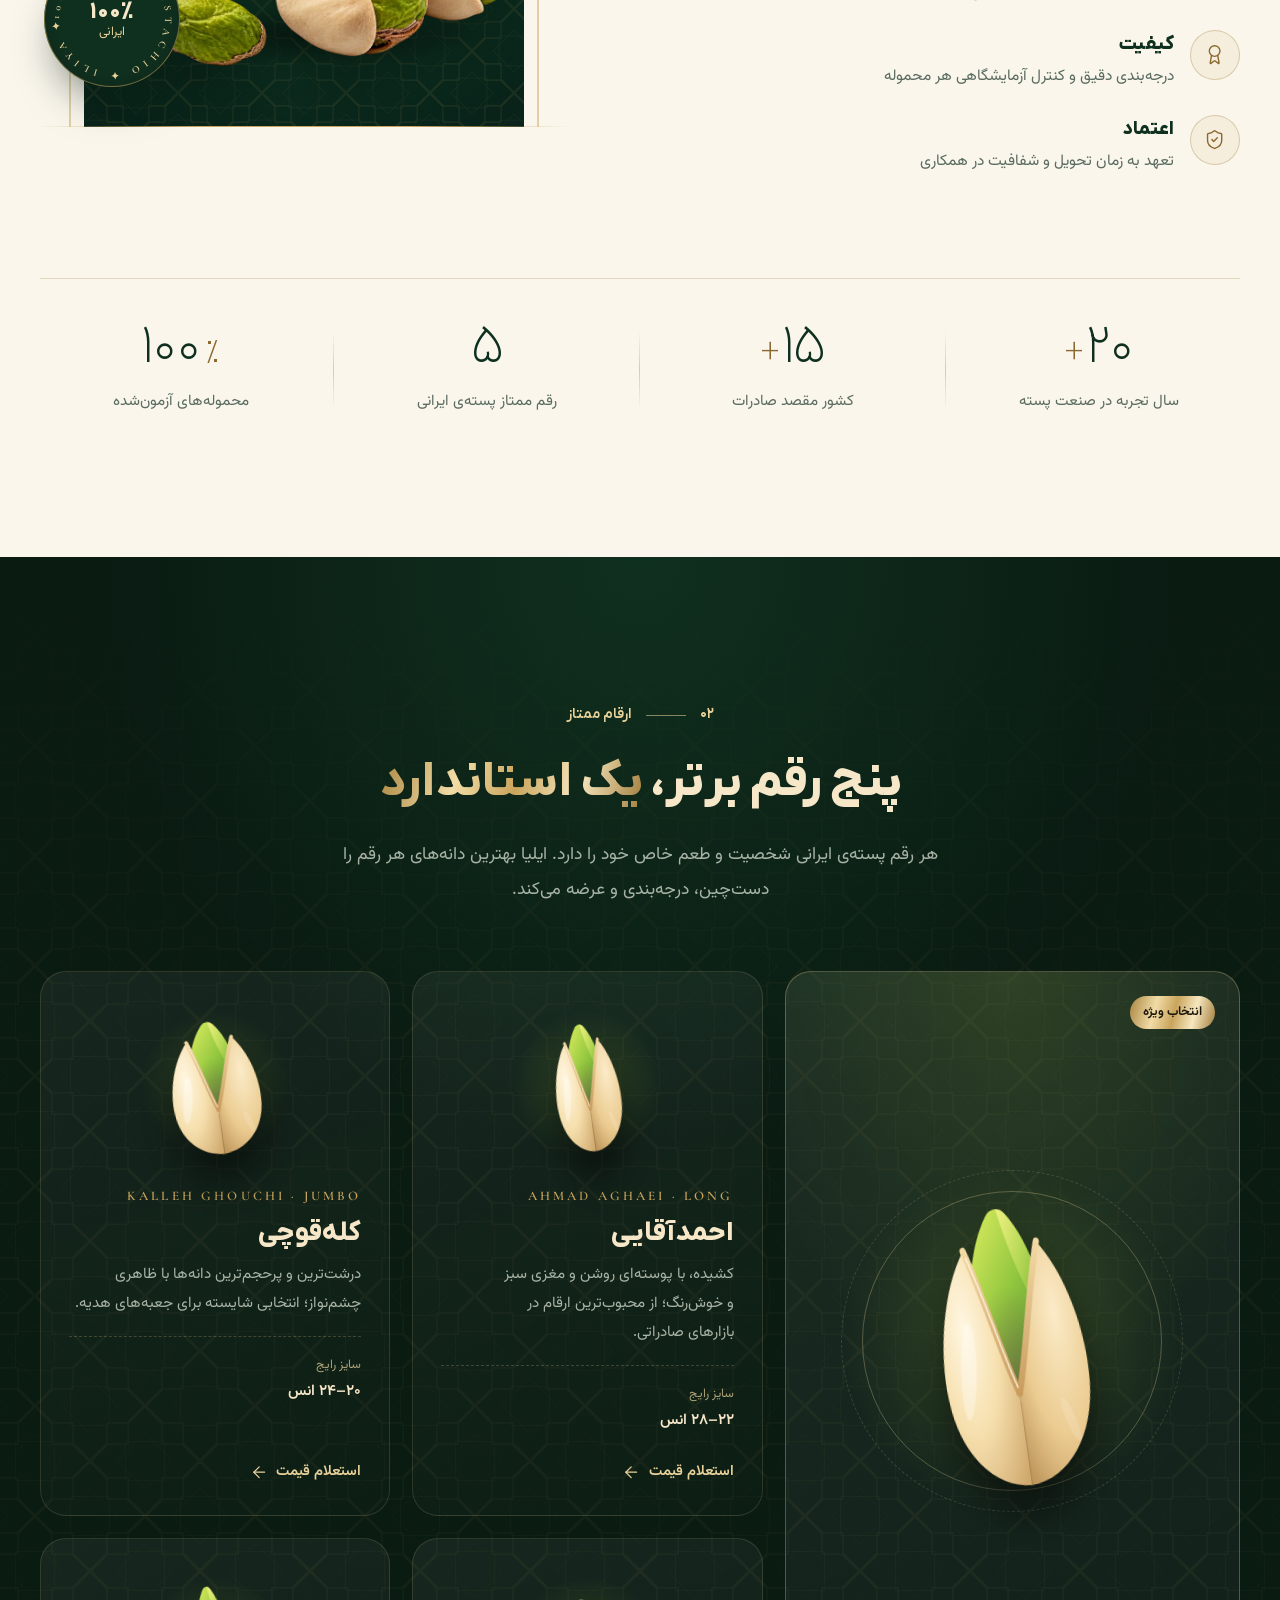
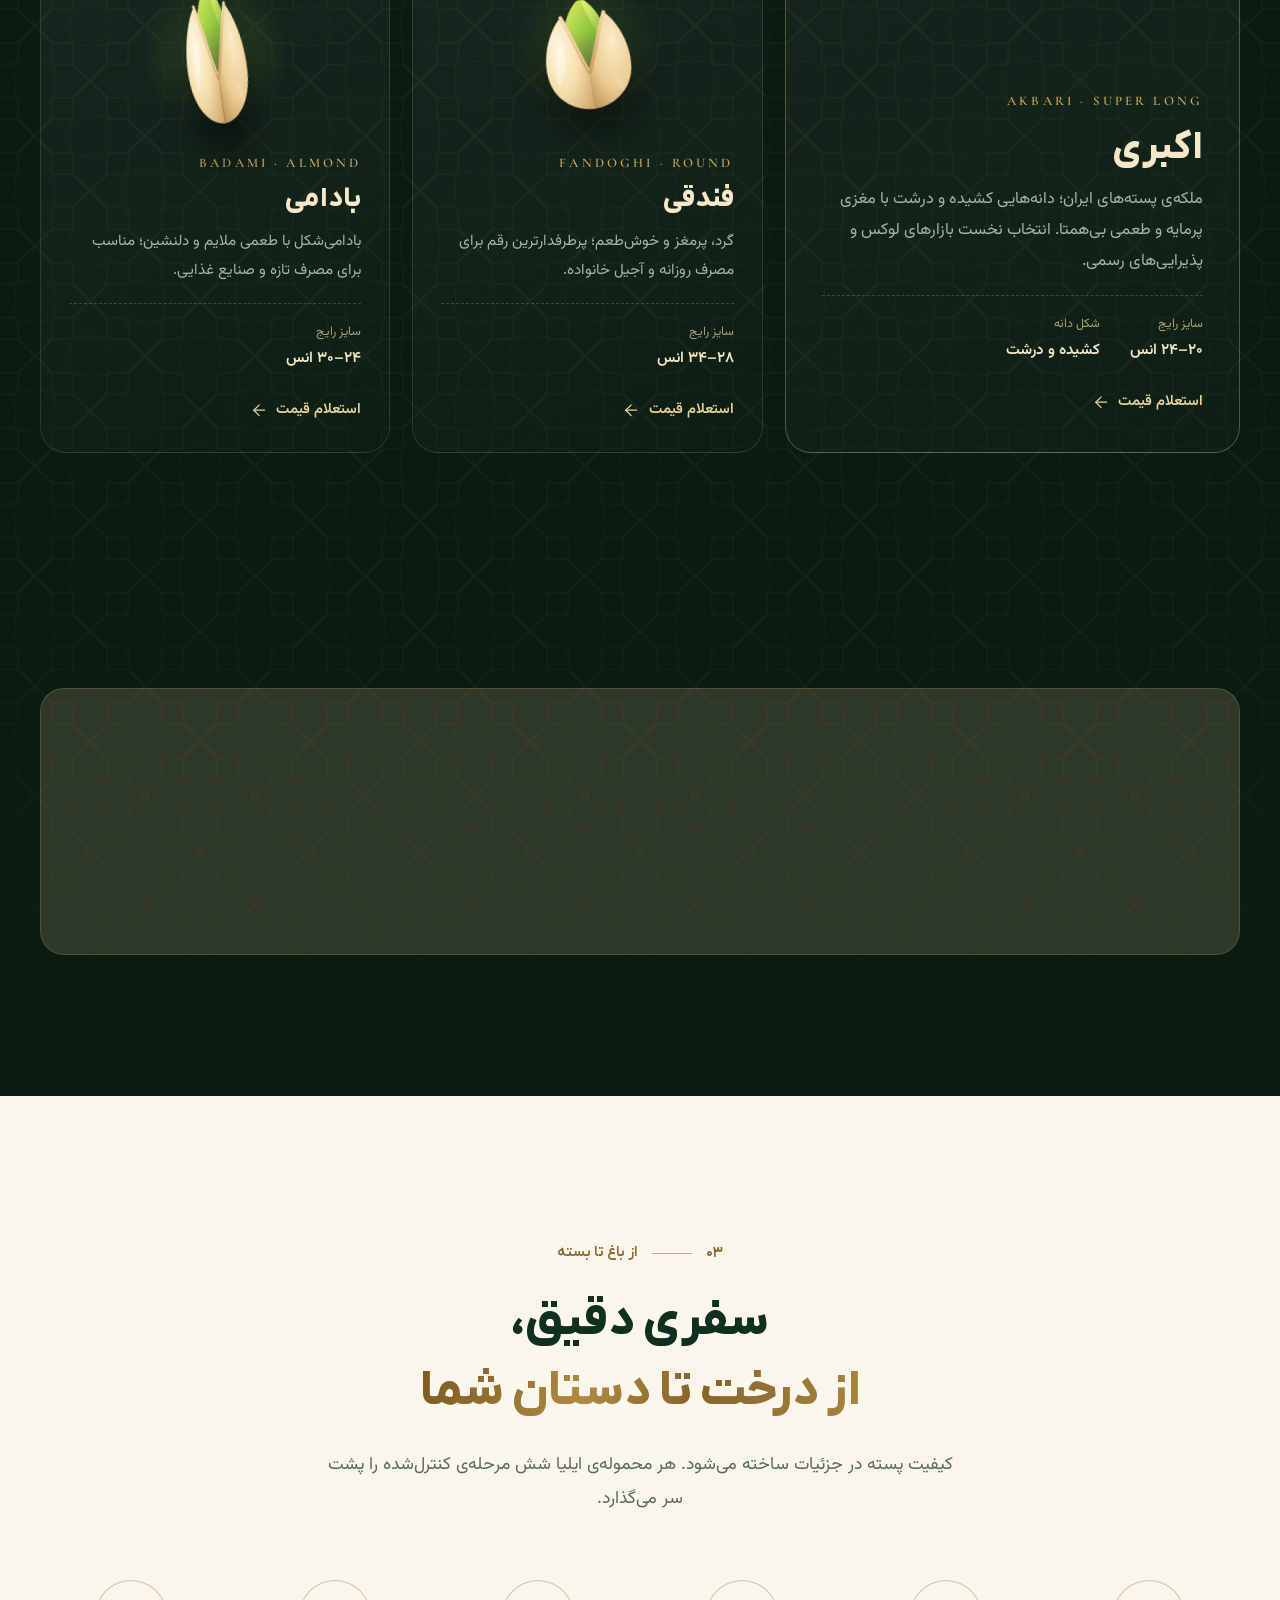
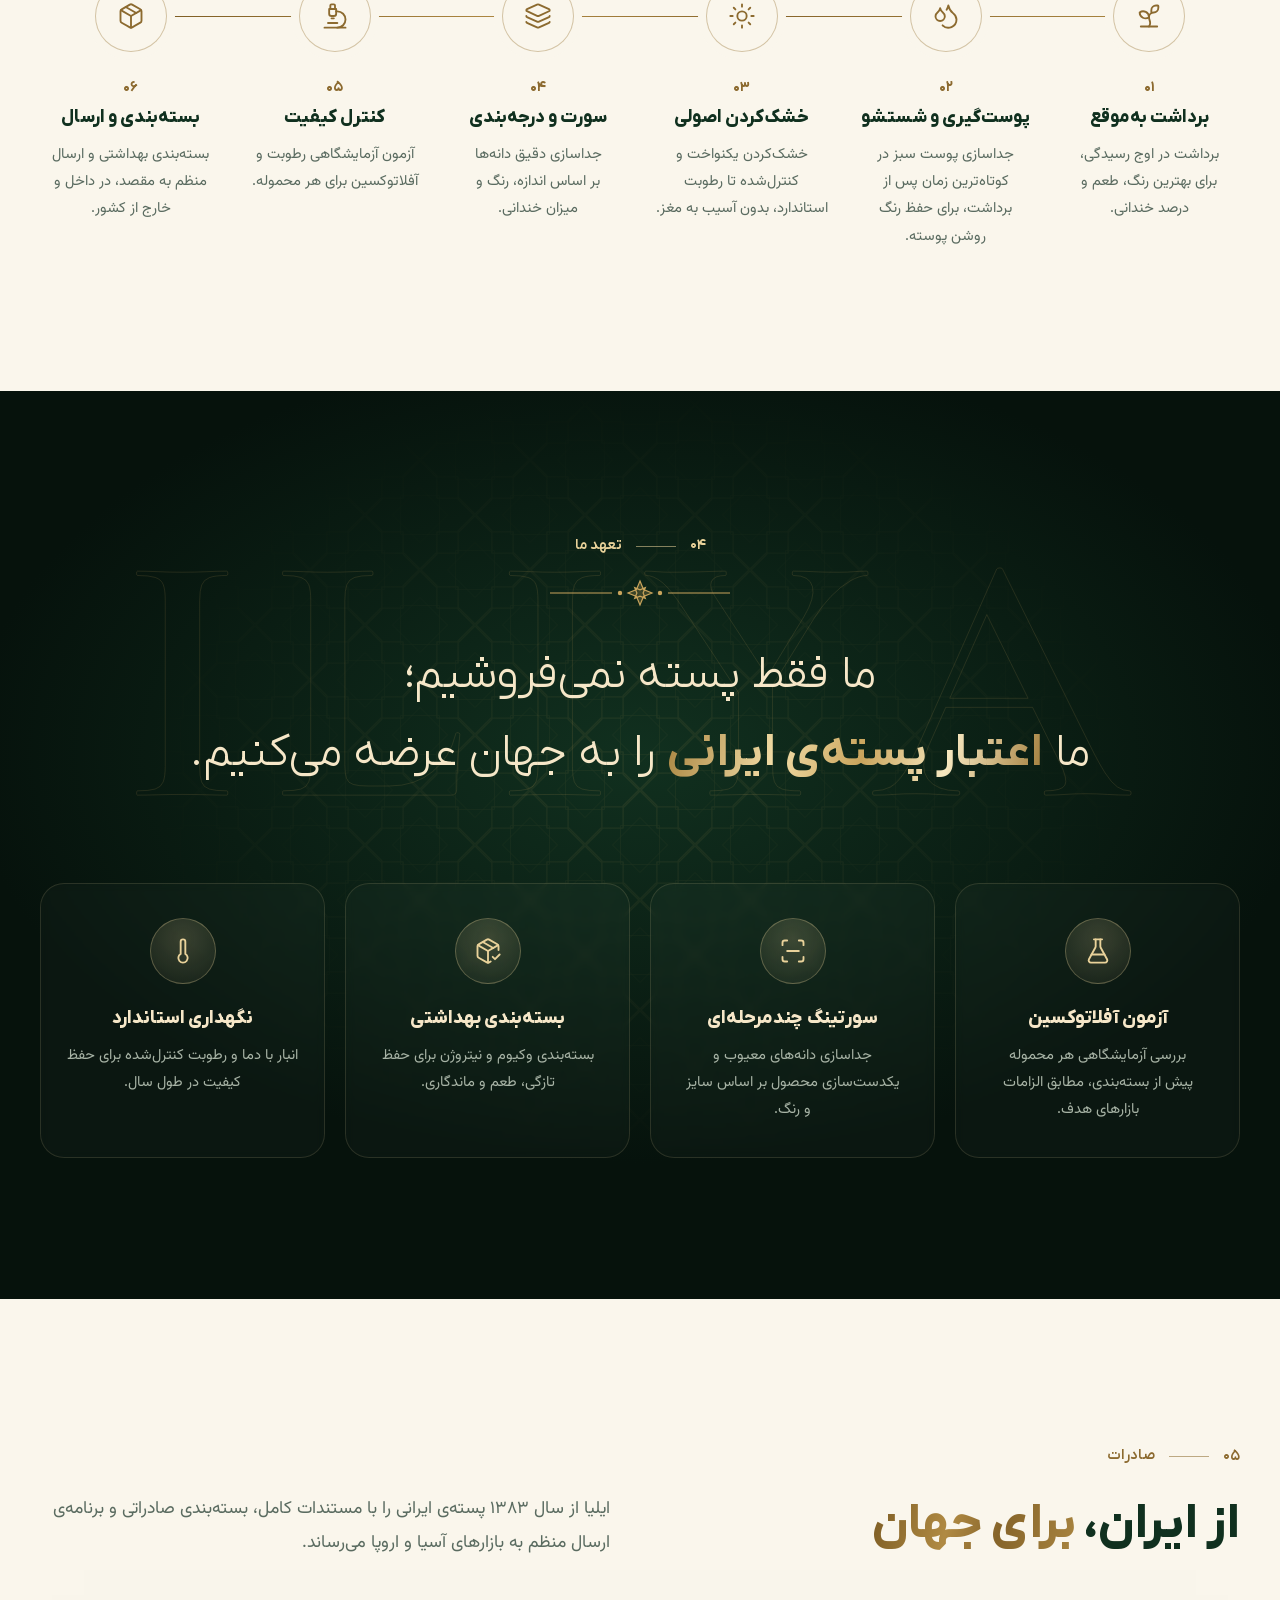
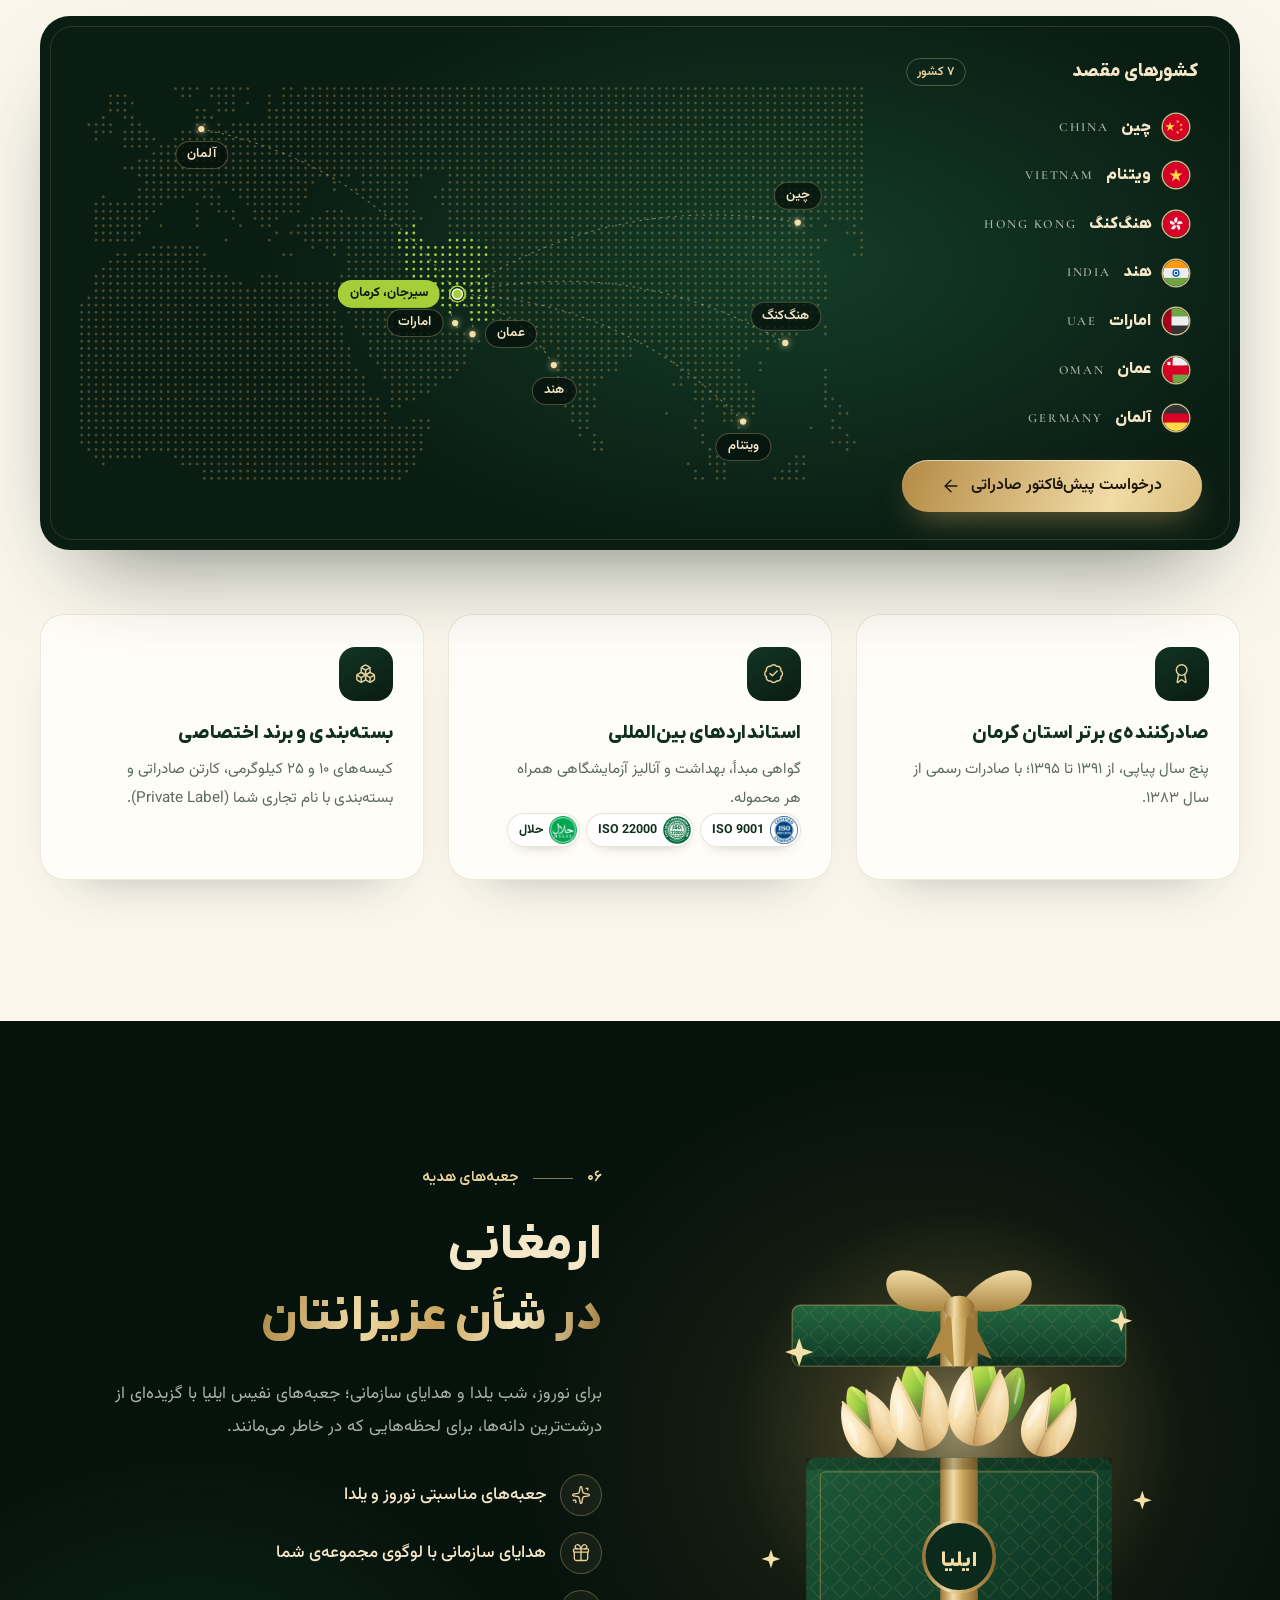
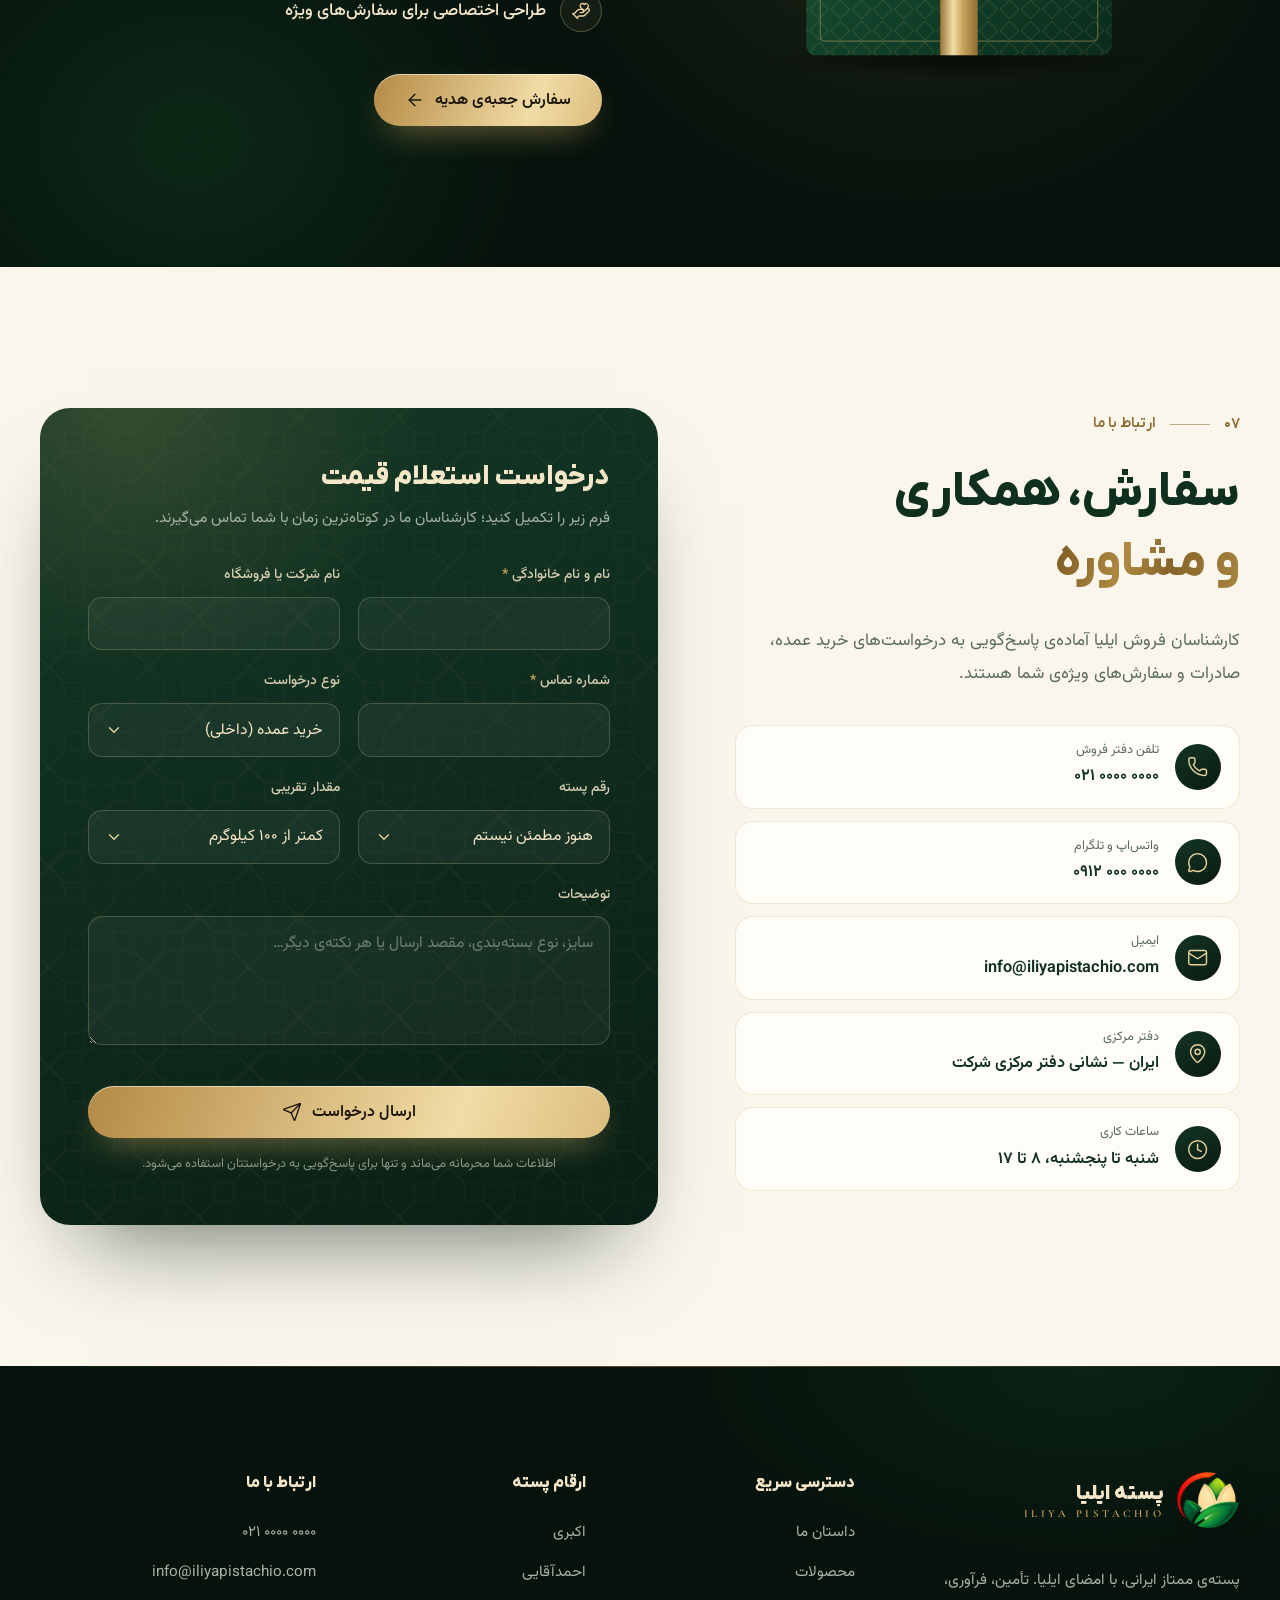
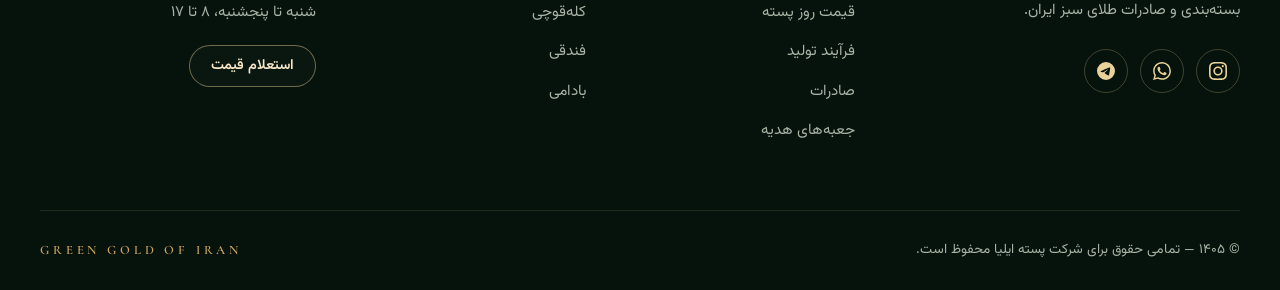
==== commit 82b03153: "Split the story text around the photo on phones and tablets" ====
--- a/index.html
+++ b/index.html
@@ -22,7 +22,7 @@
   <link rel="apple-touch-icon" href="assets/img/apple-touch-icon.png">
   <link rel="preload" href="assets/fonts/vazirmatn-variable.woff2" as="font" type="font/woff2" crossorigin>
   <link rel="preload" href="assets/fonts/iranyekanx-variable-fanum.woff2" as="font" type="font/woff2" crossorigin>
-  <link rel="stylesheet" href="assets/css/style.css?v=e3432971">
+  <link rel="stylesheet" href="assets/css/style.css?v=22e31a30">
   <script src="assets/js/prices-data.js?v=27fa54cf" defer></script>
   <script src="assets/js/prices.js?v=a5551249" defer></script>
   <script src="assets/js/main.js?v=0fcda54b" defer></script>
--- a/assets/css/style.css
+++ b/assets/css/style.css
@@ -2043,11 +2043,15 @@
   .gift-grid,
   .contact-grid,
   .export-head { grid-template-columns: 1fr; }
-  /* phones and tablets: heading and story, then the picture, then the values */
+  /* phones and tablets: heading and the opening paragraph, the picture, then the rest of the story.
+     The picture gets the same 48px above (to the frame's apex) and below; the second paragraph
+     stays closer to the values it introduces. */
   .about-grid { gap: 0; }
   .about-copy { display: contents; }
-  .about-visual { margin-block: 36px 0; }
-  .about-copy .values { order: 1; margin-top: 44px; }
+  .about-visual { order: 1; margin-block: 44px 48px; }
+  .about-copy > p + p,
+  .about-copy .values { order: 2; }
+  .about-copy .values { margin-top: 20px; }
   .gift-grid { gap: 0; }
   .gift-copy { display: contents; }
   .gift-copy .section-head { order: -2; }
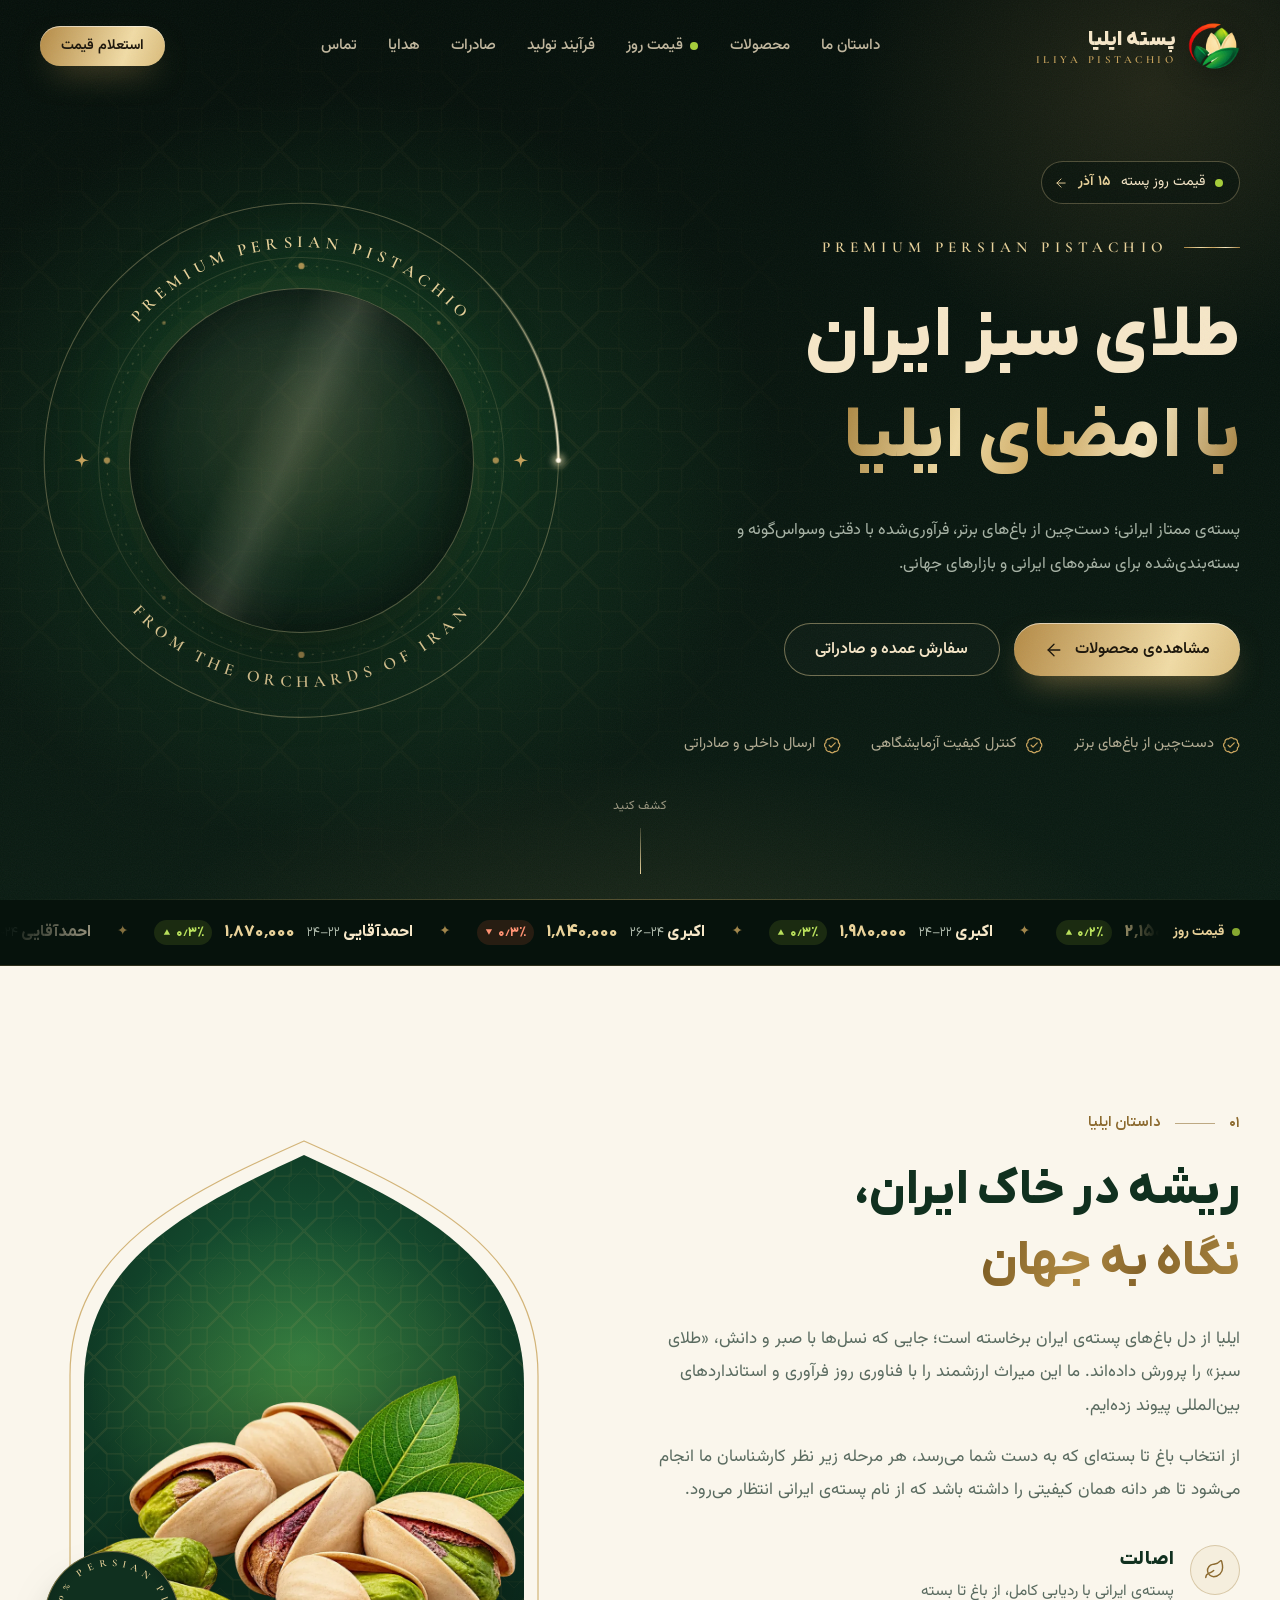
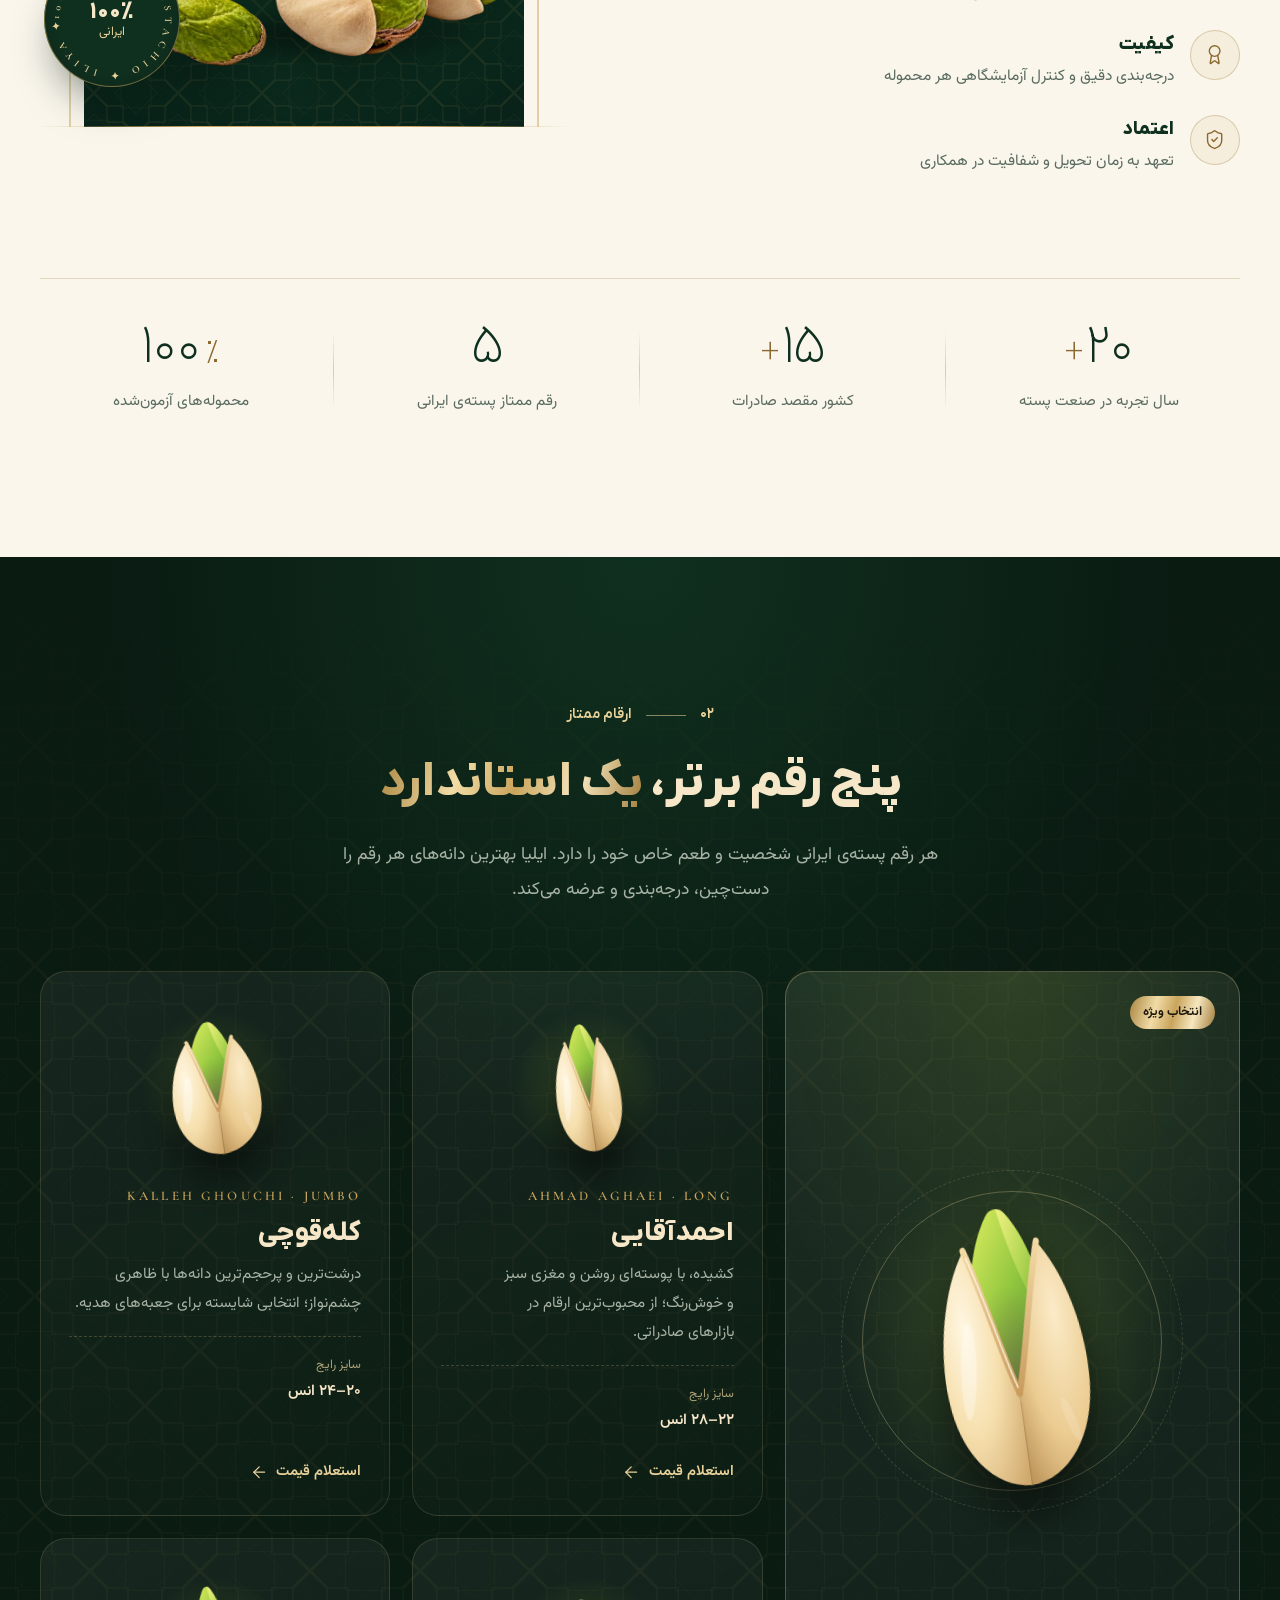
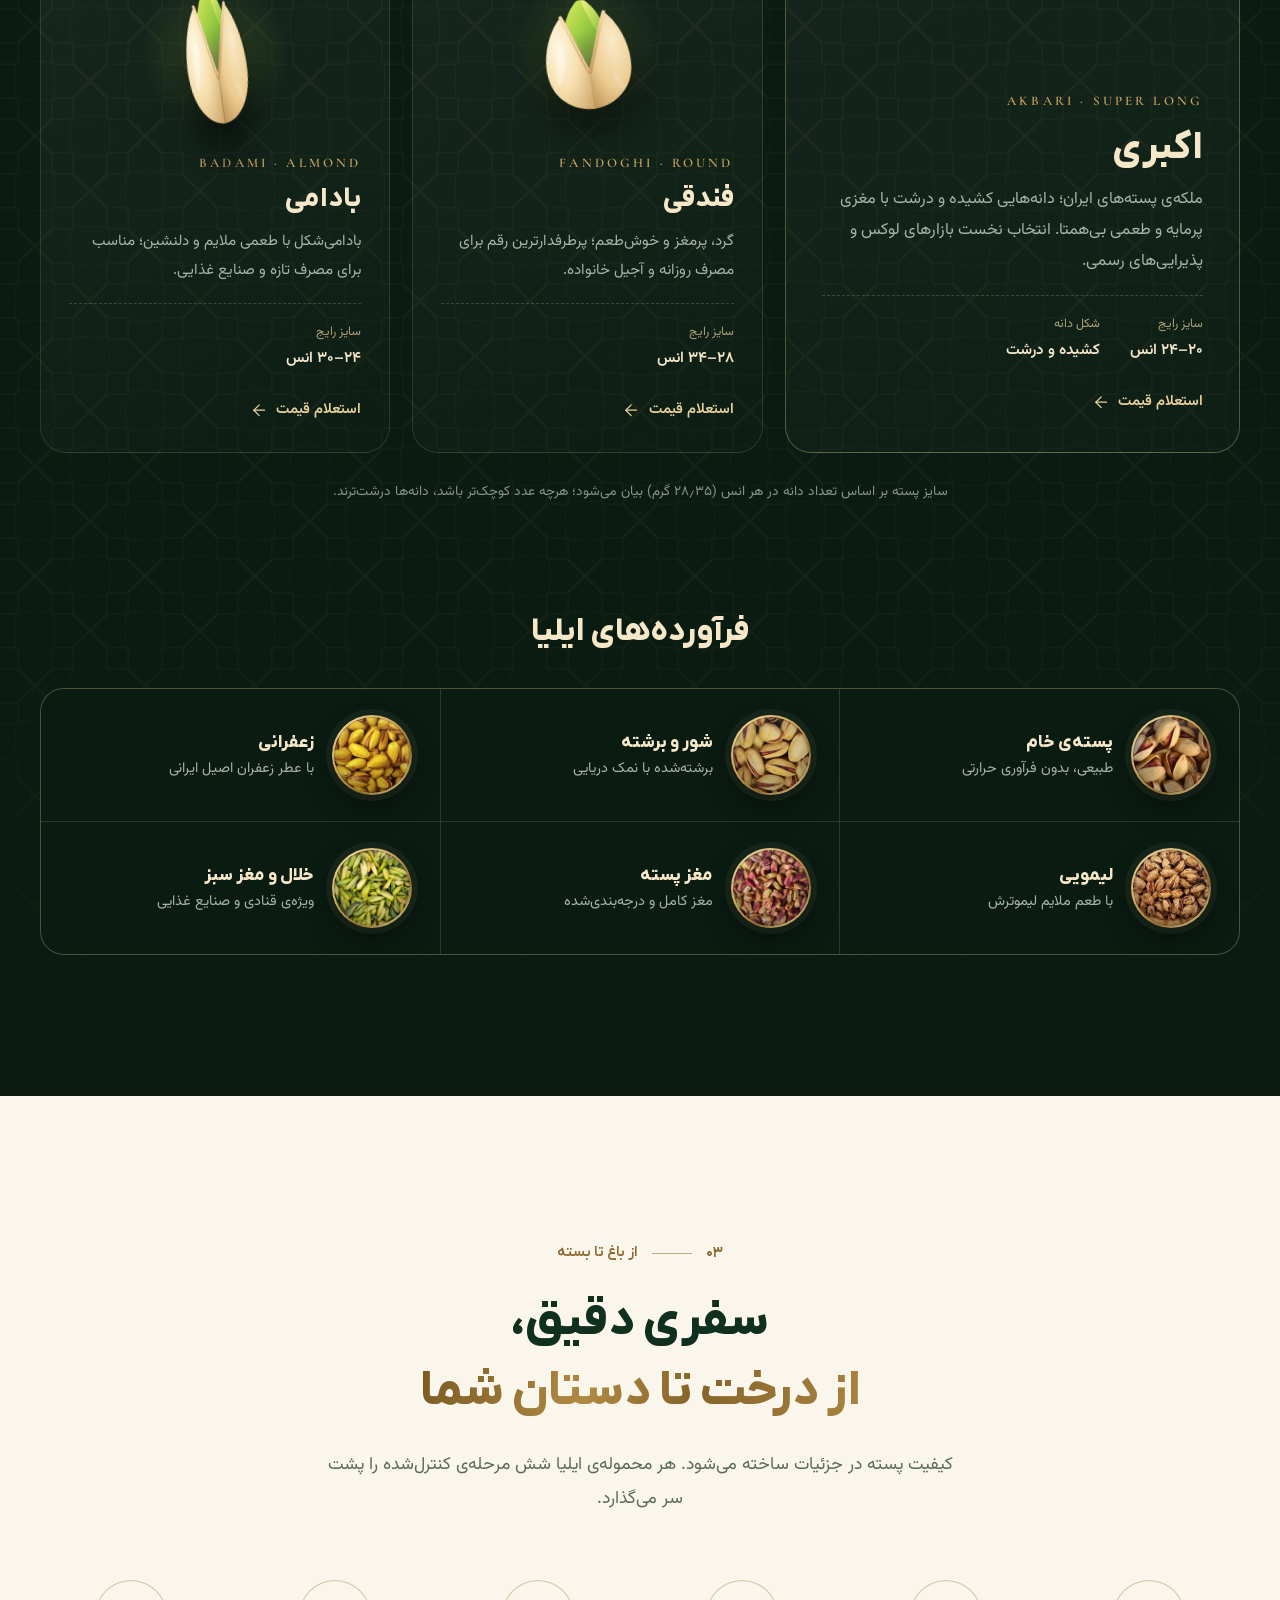
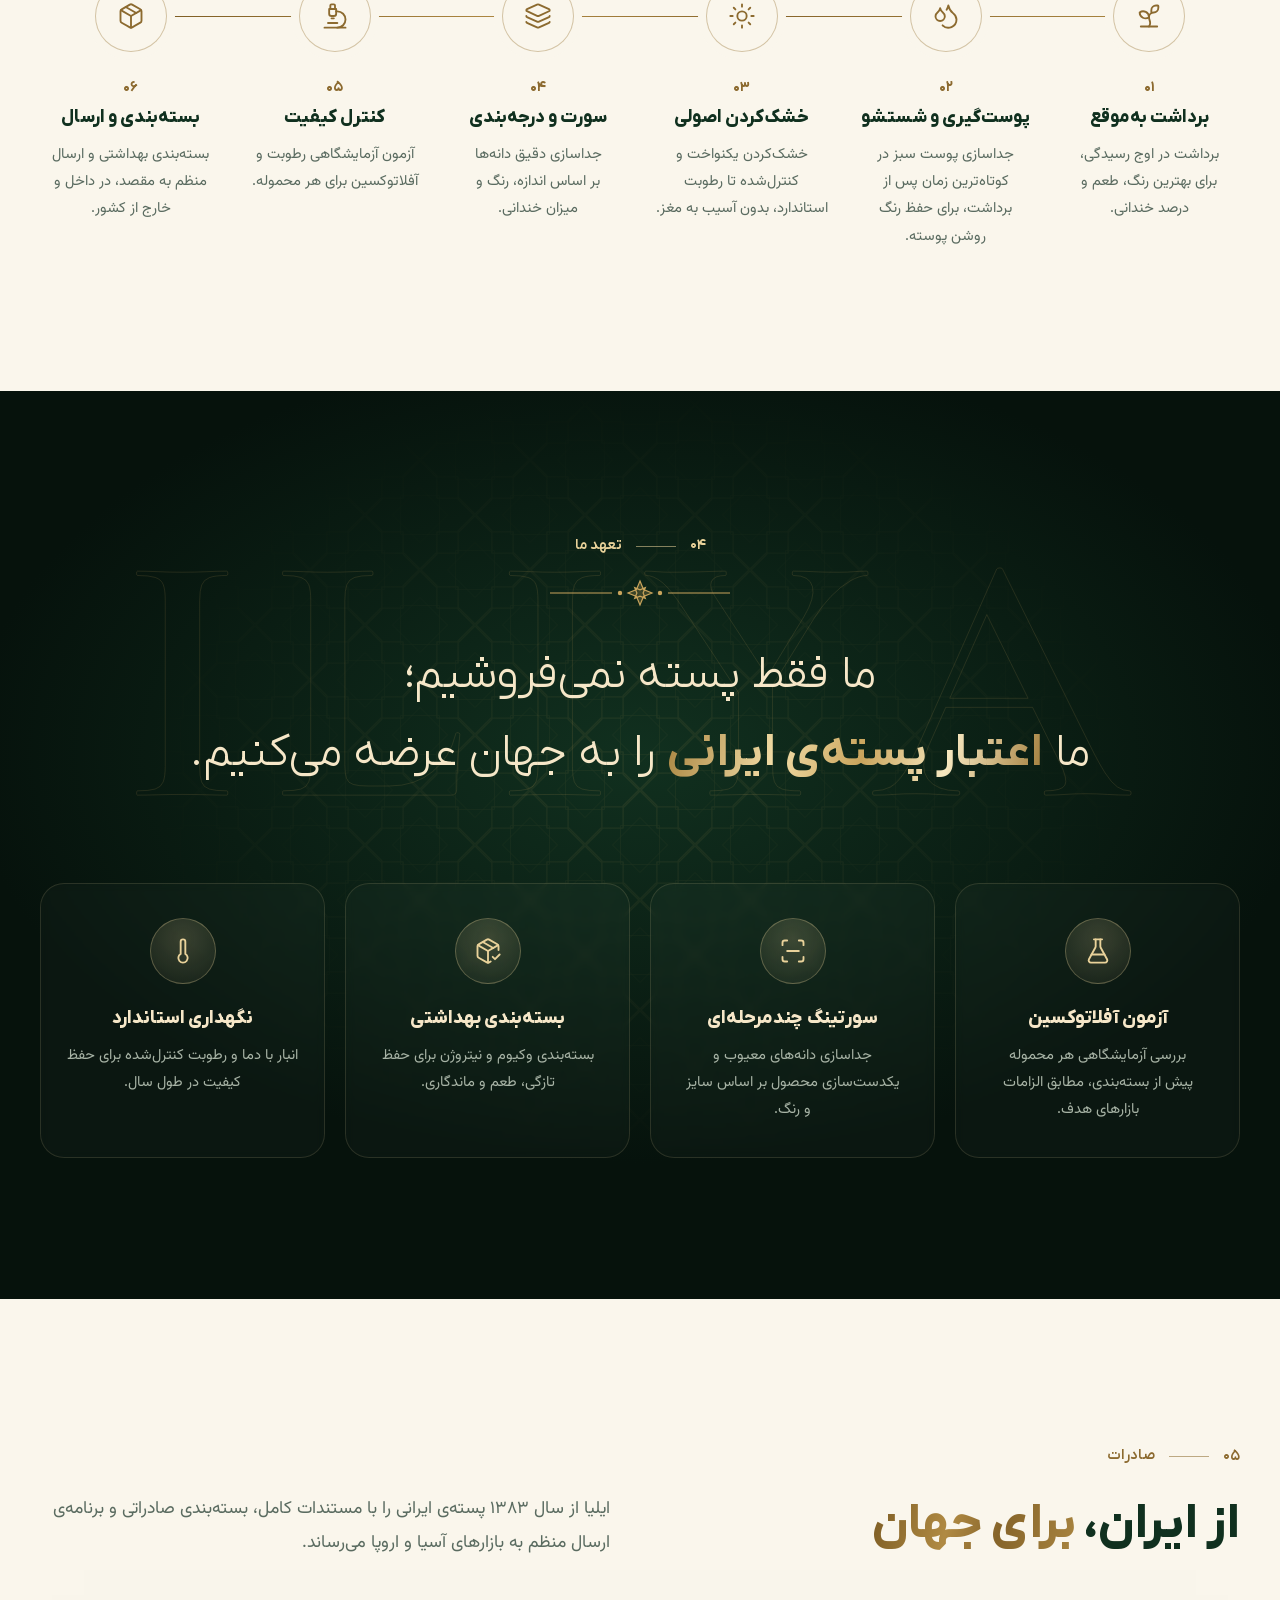
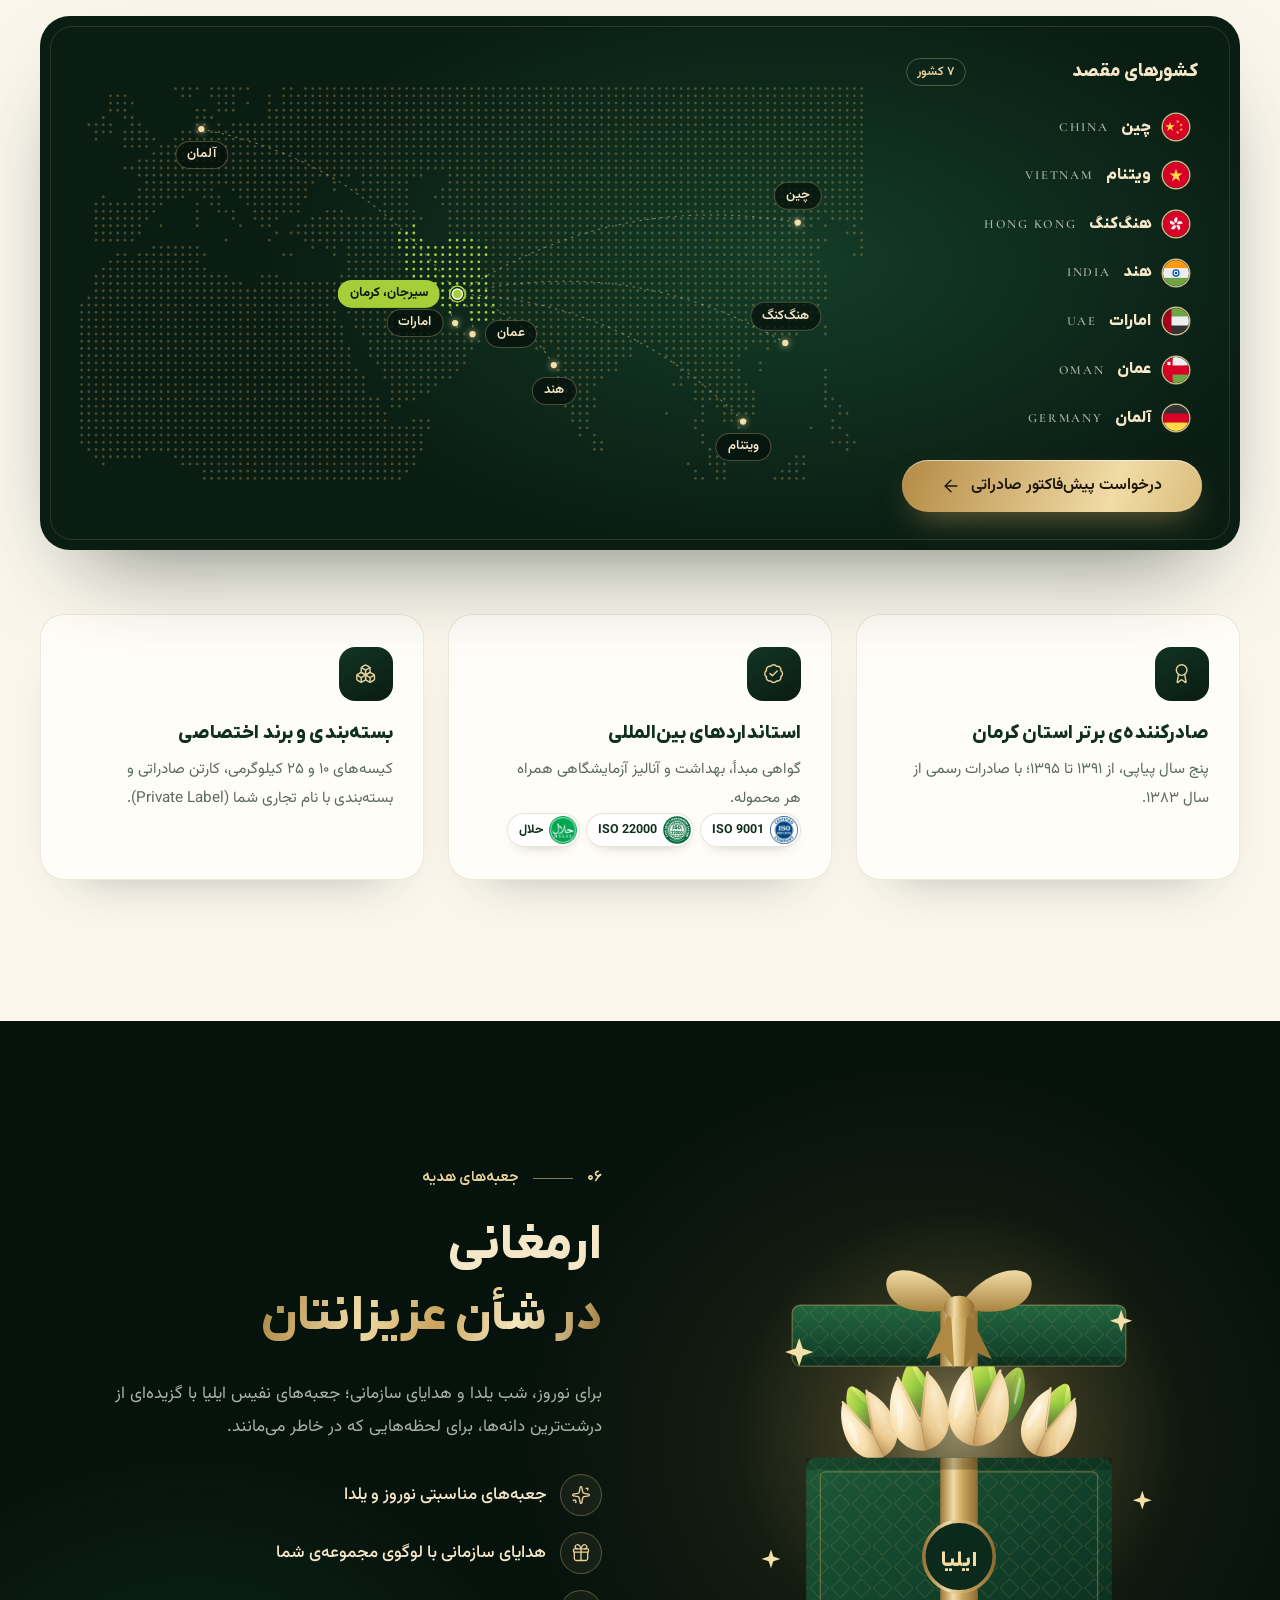
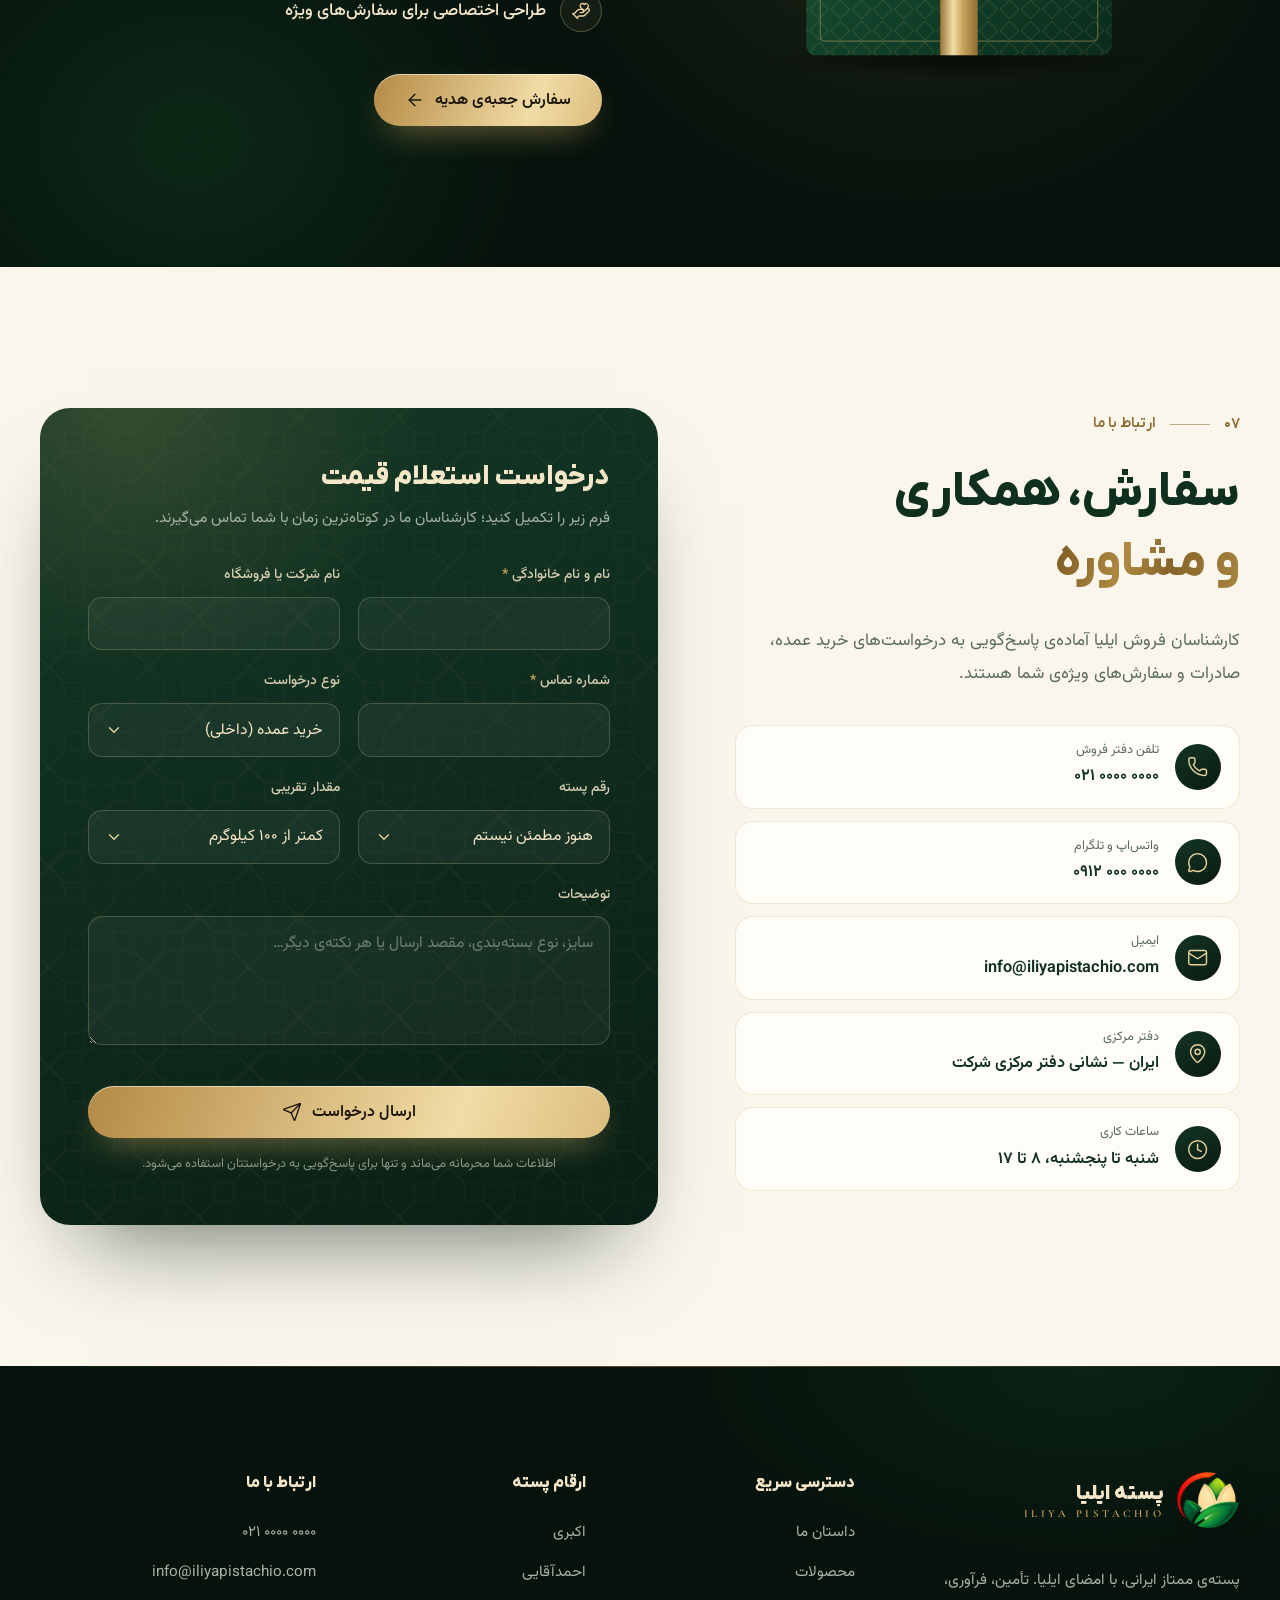
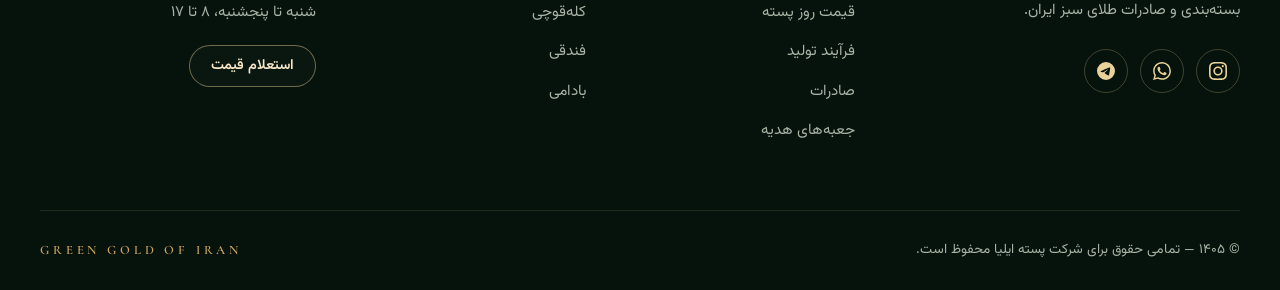
==== commit ecaca2a0: "Put the gift text above the box on phones and tablets" ====
--- a/index.html
+++ b/index.html
@@ -22,7 +22,7 @@
   <link rel="apple-touch-icon" href="assets/img/apple-touch-icon.png">
   <link rel="preload" href="assets/fonts/vazirmatn-variable.woff2" as="font" type="font/woff2" crossorigin>
   <link rel="preload" href="assets/fonts/iranyekanx-variable-fanum.woff2" as="font" type="font/woff2" crossorigin>
-  <link rel="stylesheet" href="assets/css/style.css?v=22e31a30">
+  <link rel="stylesheet" href="assets/css/style.css?v=56cc4916">
   <script src="assets/js/prices-data.js?v=27fa54cf" defer></script>
   <script src="assets/js/prices.js?v=a5551249" defer></script>
   <script src="assets/js/main.js?v=0fcda54b" defer></script>
--- a/assets/css/style.css
+++ b/assets/css/style.css
@@ -2052,10 +2052,16 @@
   .about-copy > p + p,
   .about-copy .values { order: 2; }
   .about-copy .values { margin-top: 20px; }
+  /* gift, phones and tablets: heading and text, the box, then the list and the button.
+     The drawing has empty room inside its viewBox (about .1375 of its width above the bow,
+     .075 below the box), so the margins take it off: 48px of visible space under the box, and
+     about the same above it on average while the lid floats up and down. */
   .gift-grid { gap: 0; }
   .gift-copy { display: contents; }
-  .gift-copy .section-head { order: -2; }
-  .gift-visual { order: -1; margin: calc(min(100%, 470px) * -.085) 0 24px; }
+  .gift-visual { order: 1; margin-block: calc(52px - min(100%, 470px) * .1375) calc(48px - min(100%, 470px) * .075); }
+  .gift-copy .checklist,
+  .gift-copy > .btn { order: 2; }
+  .gift-copy .checklist { margin-top: 0; }
   .gift-copy > p { margin-block: 0; }
   .gift-copy > .btn { justify-self: start; }
   .steps { grid-template-columns: repeat(3, 1fr); row-gap: 48px; }
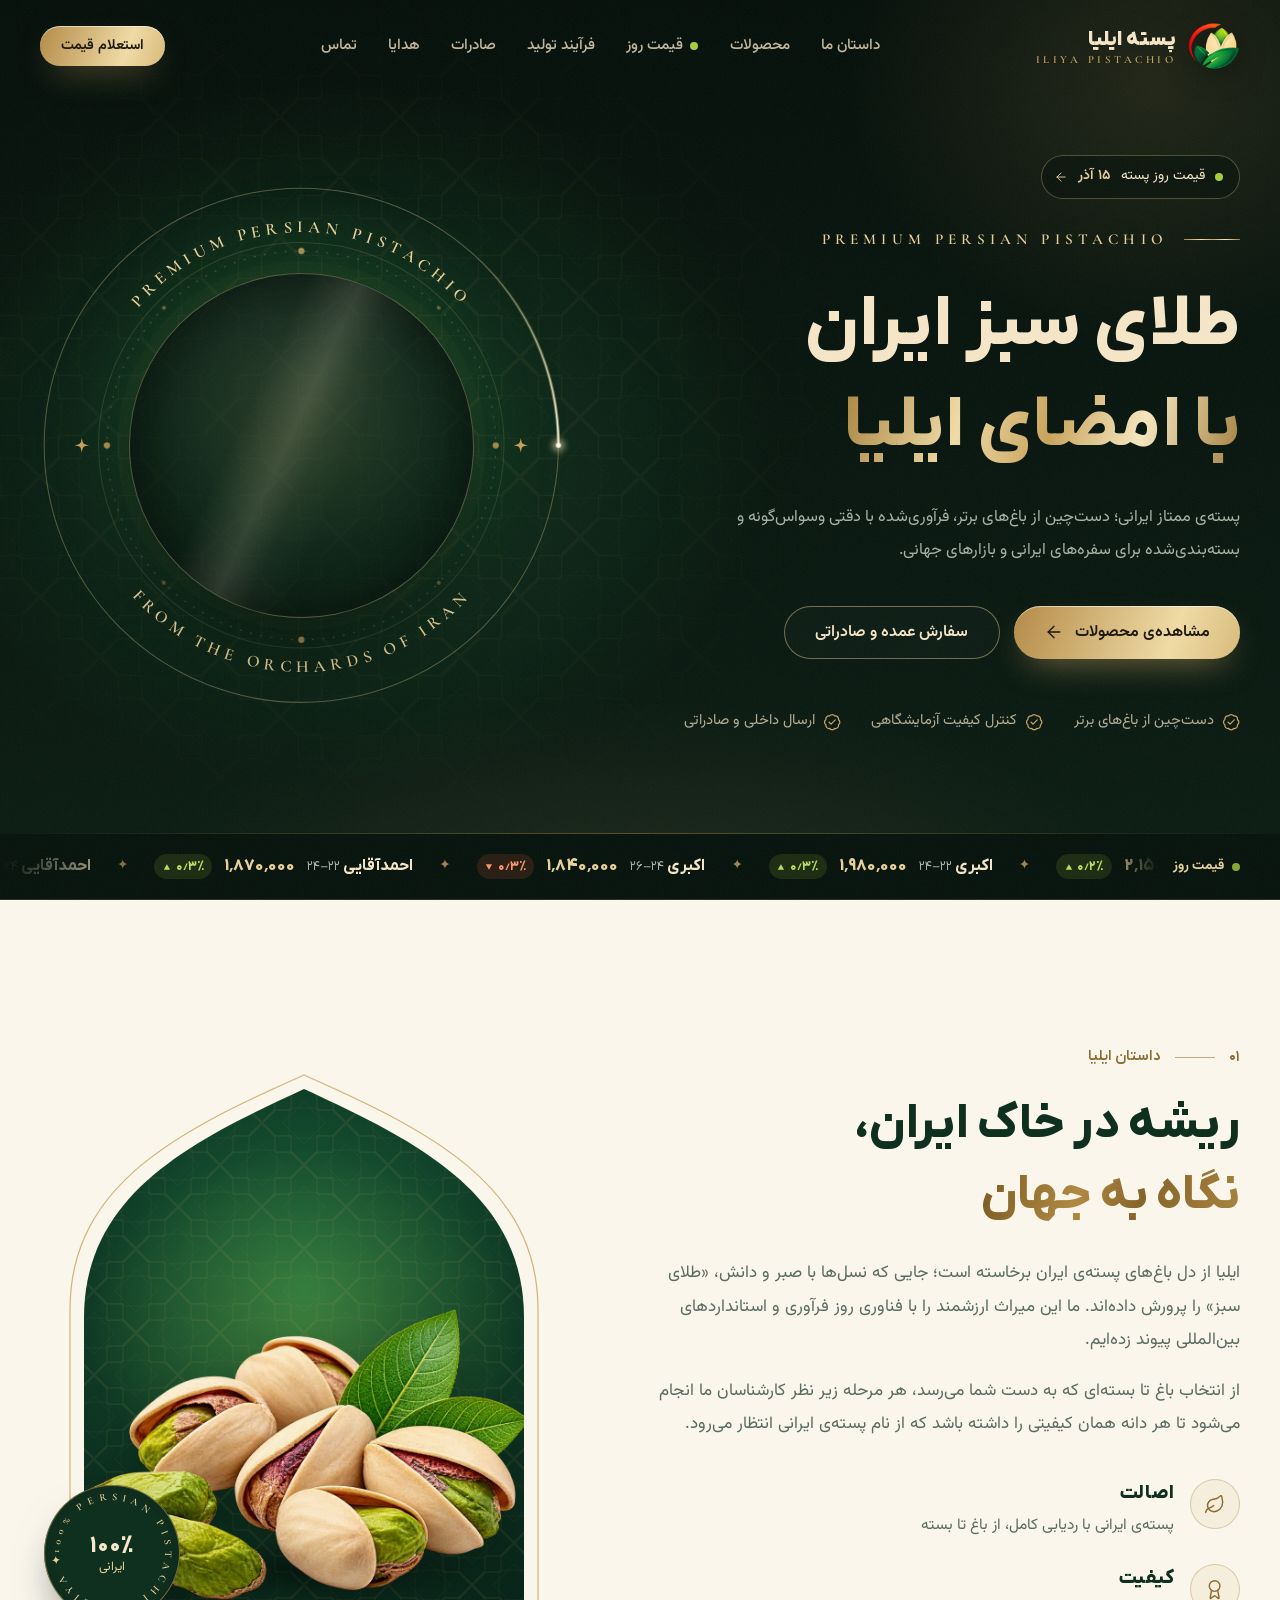
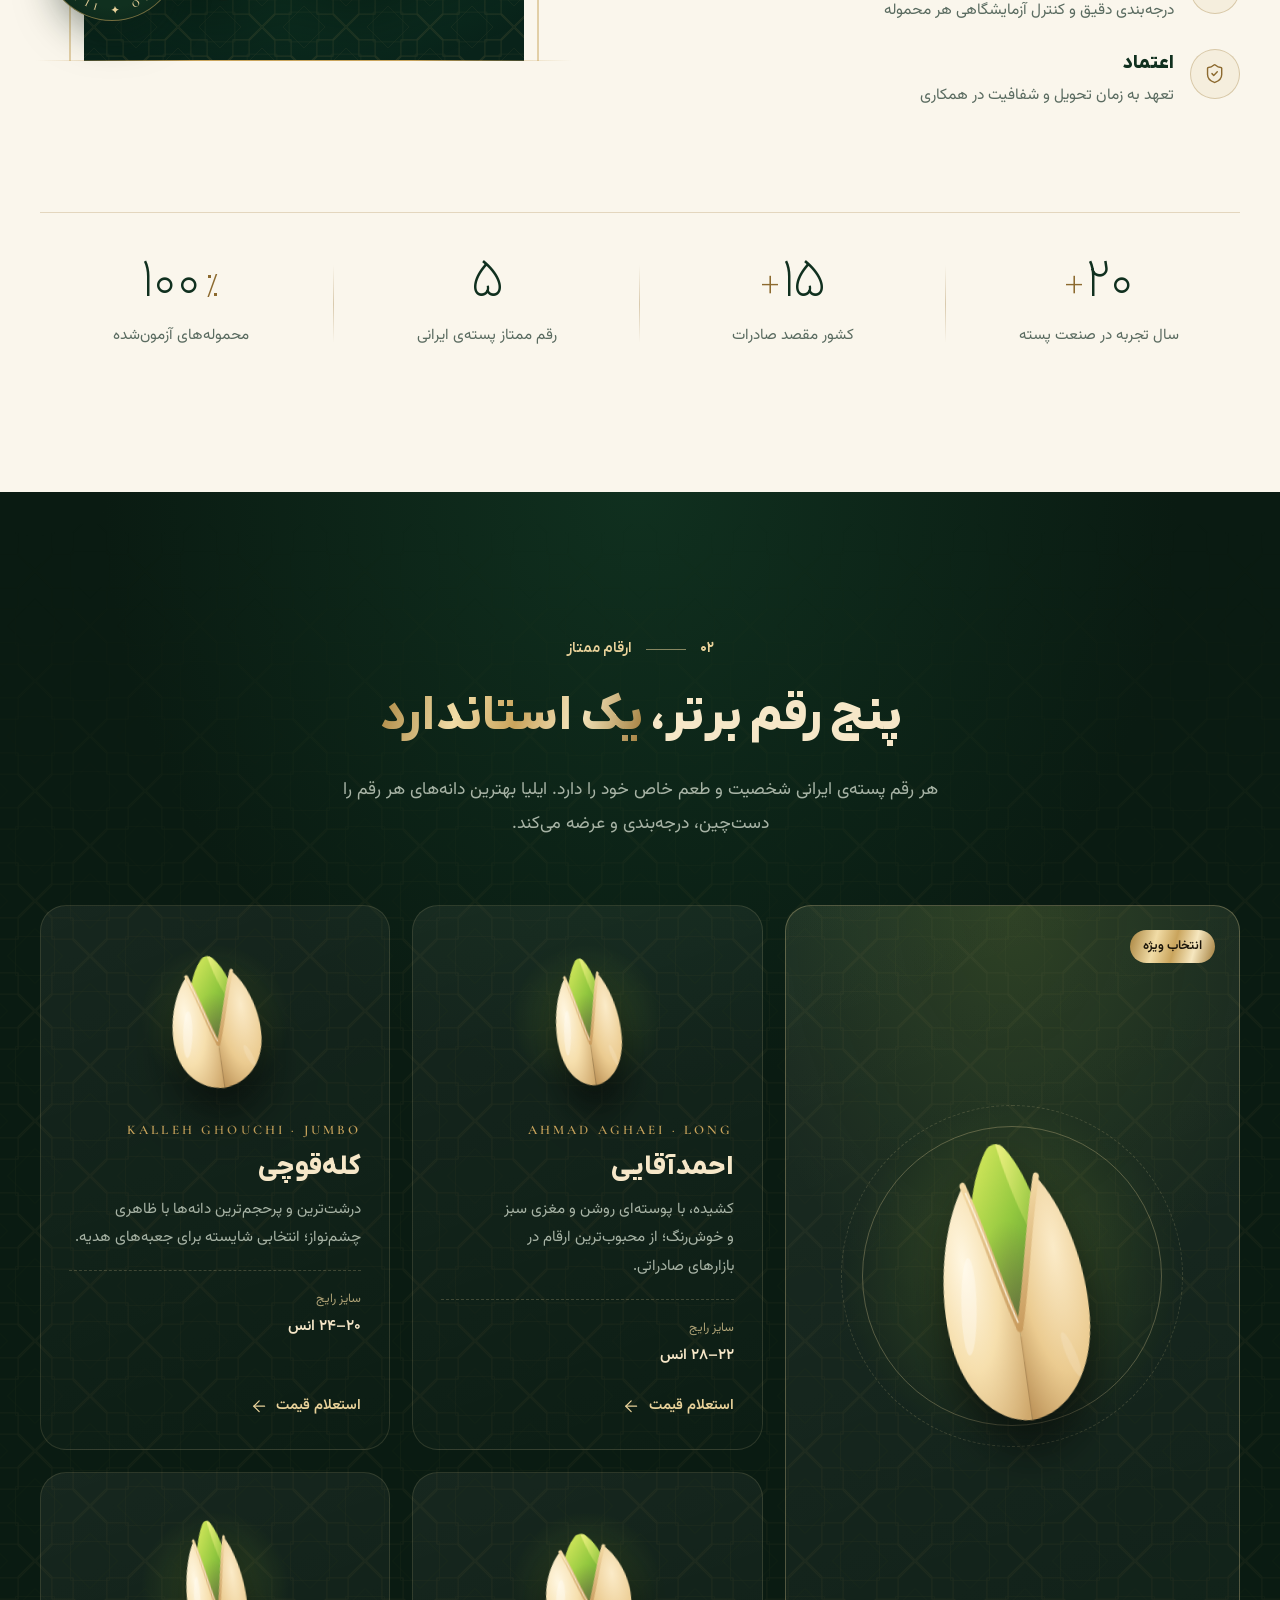
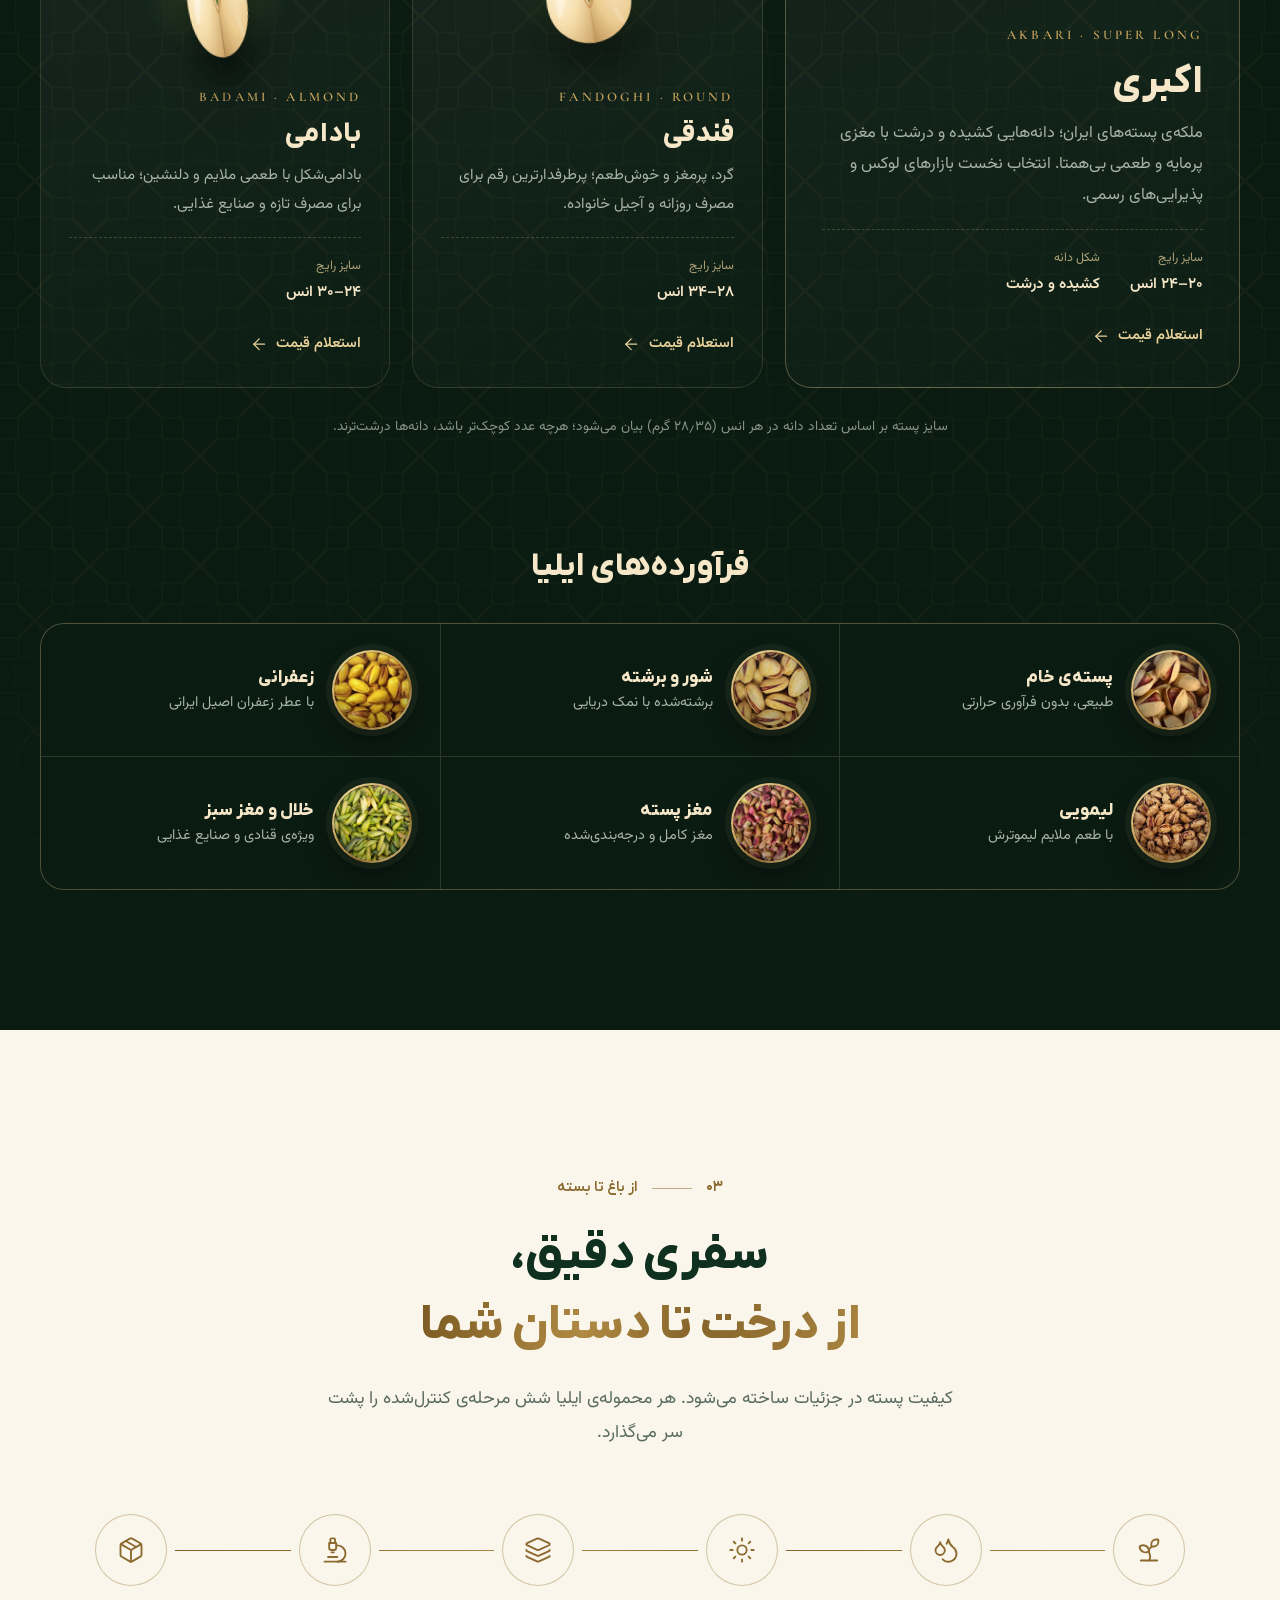
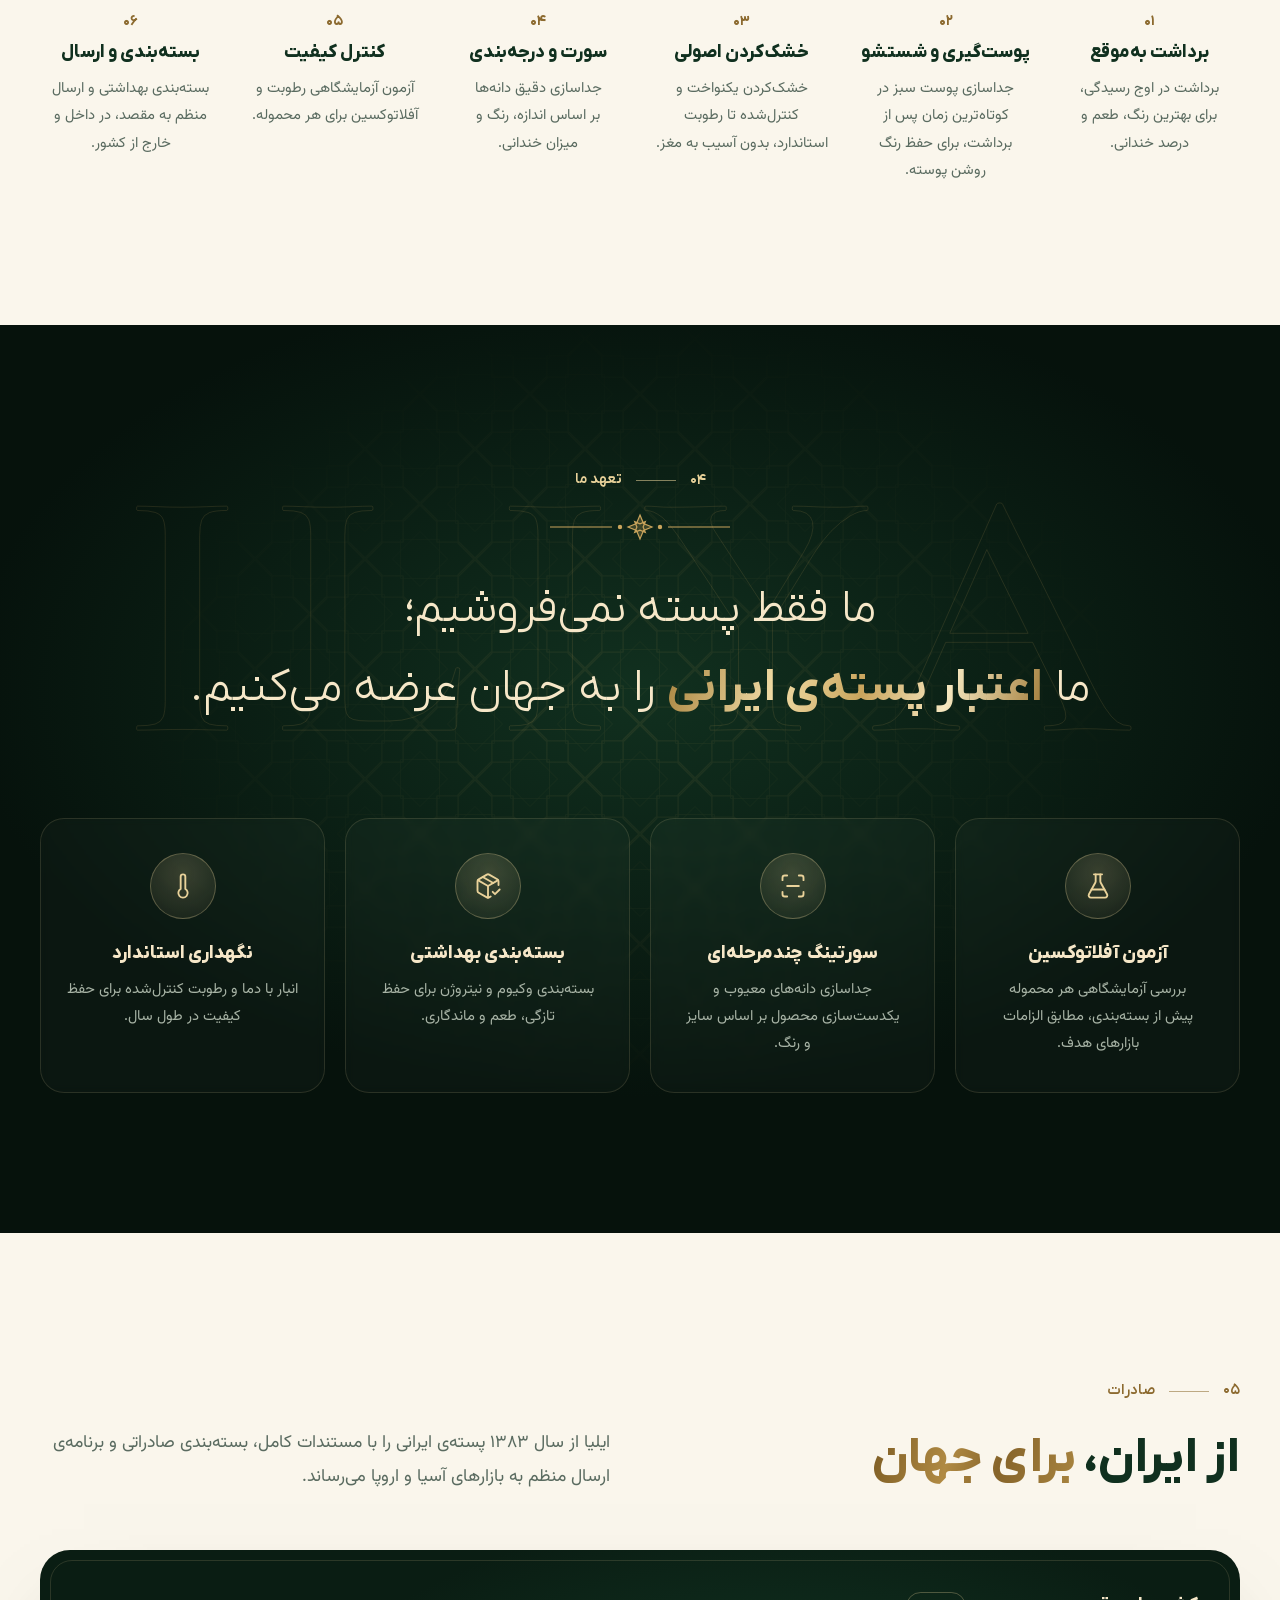
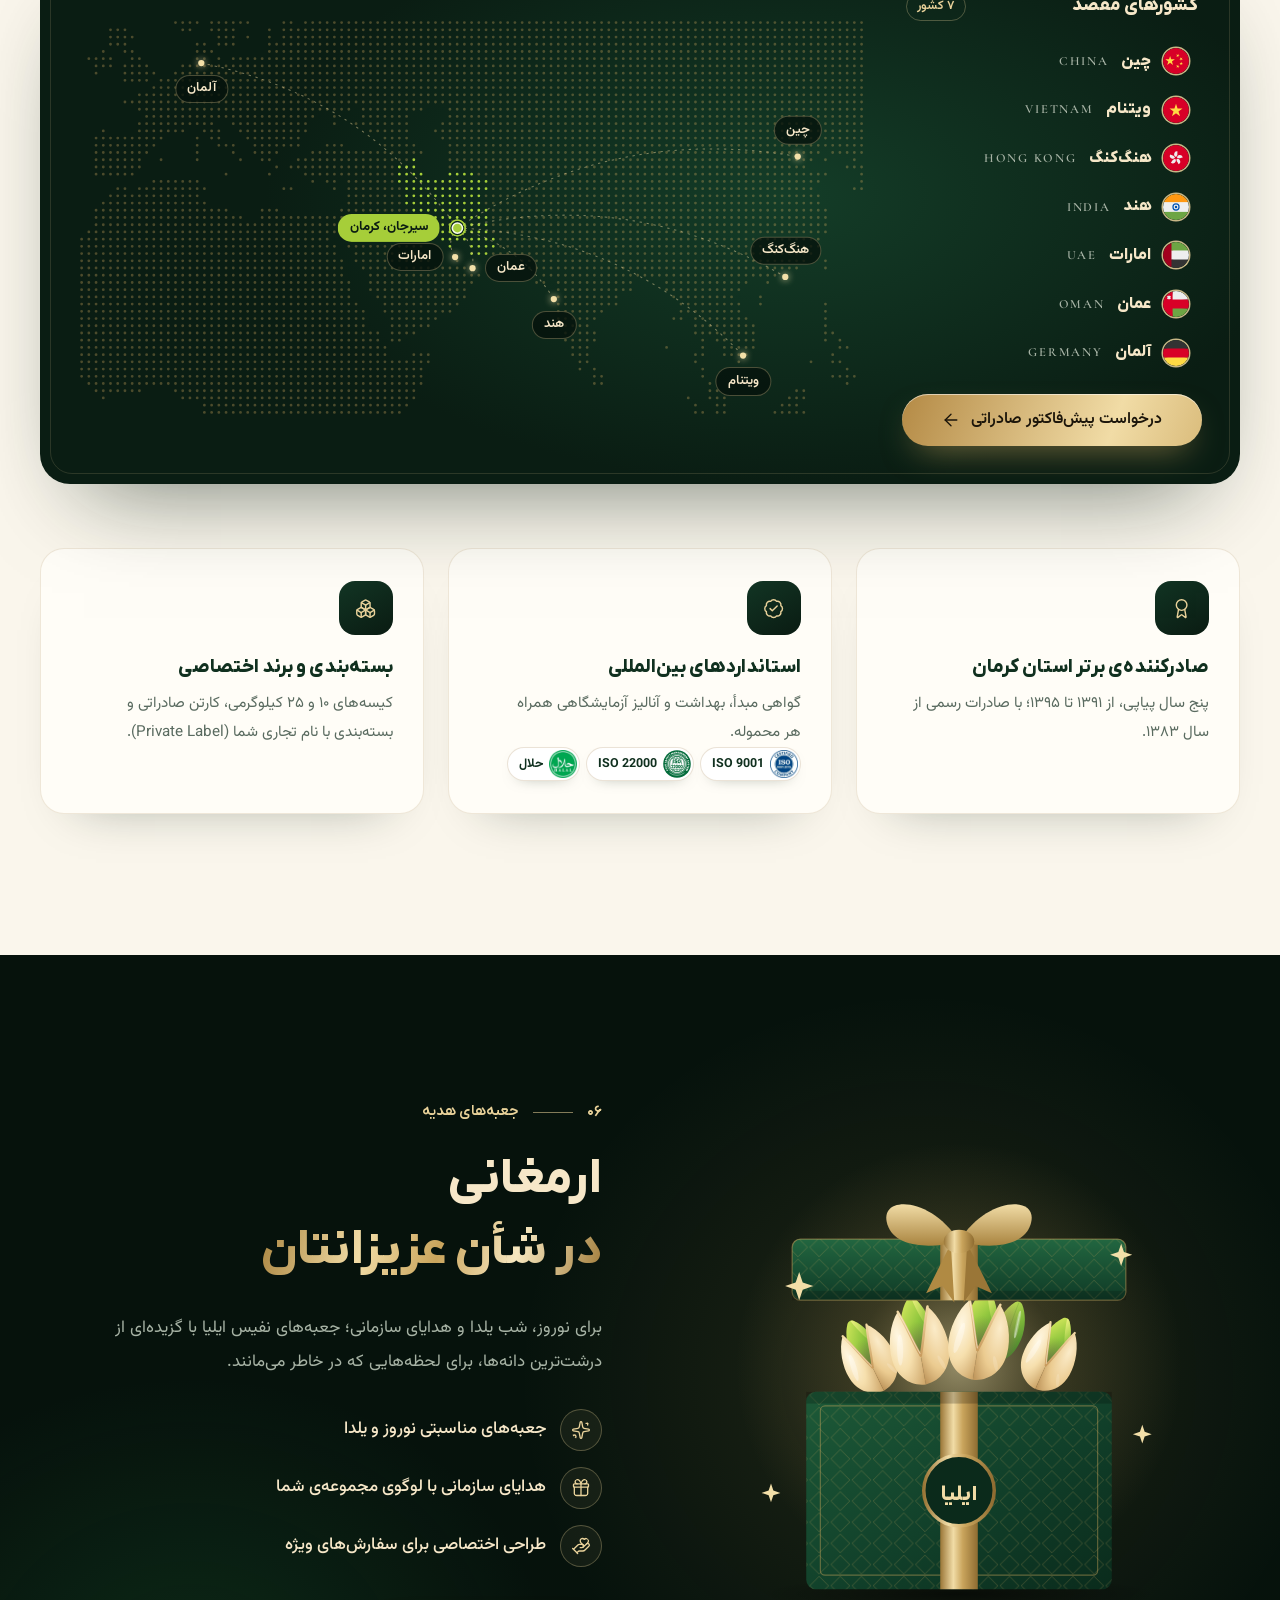
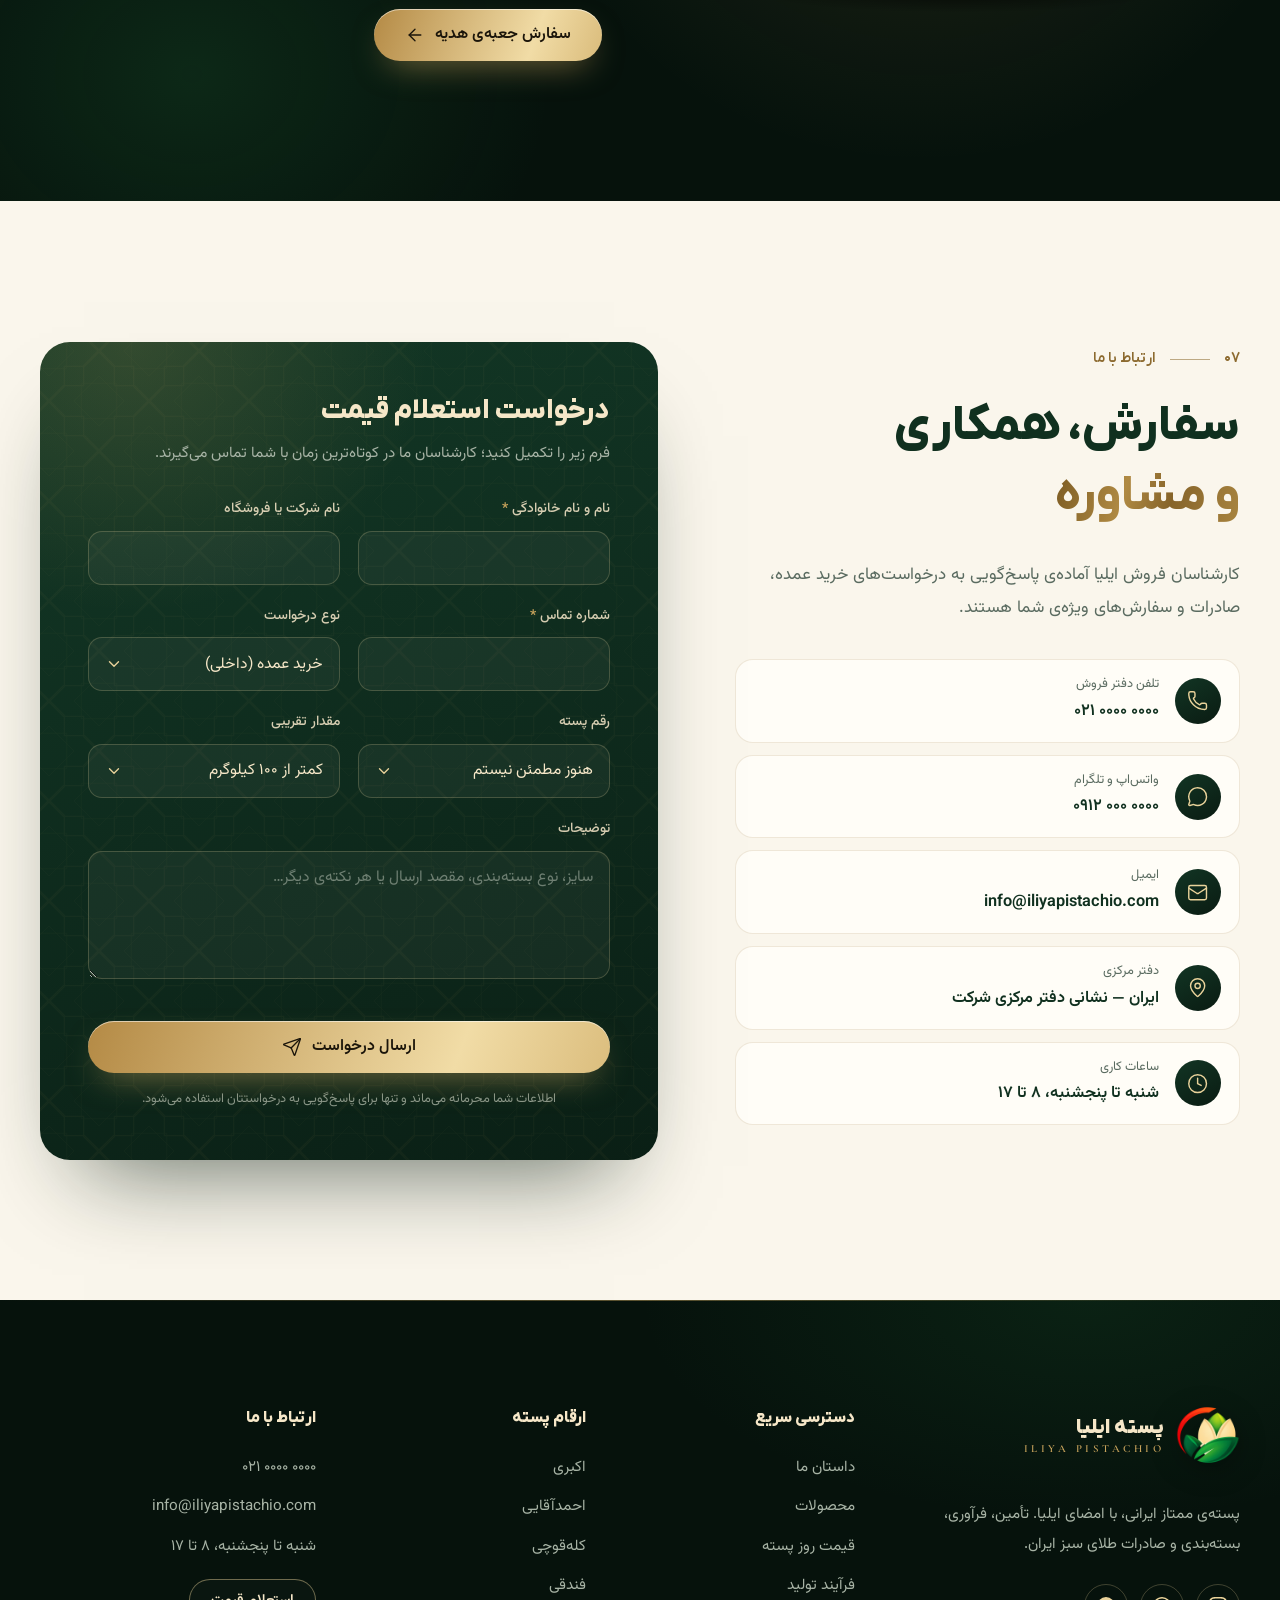
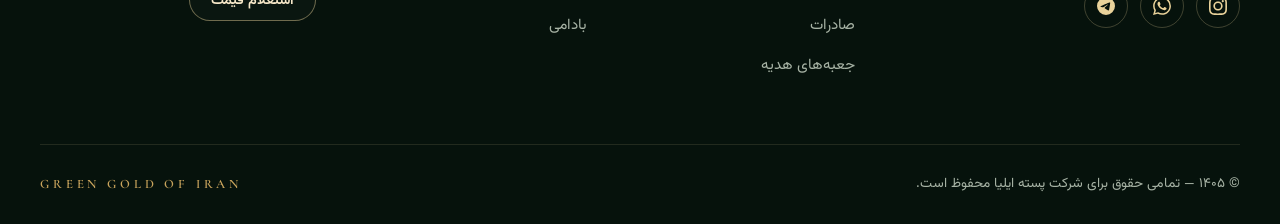
==== commit 3e88cec1: "Fit the hero and the price ticker into the first screen on desktop" ====
--- a/index.html
+++ b/index.html
@@ -22,7 +22,7 @@
   <link rel="apple-touch-icon" href="assets/img/apple-touch-icon.png">
   <link rel="preload" href="assets/fonts/vazirmatn-variable.woff2" as="font" type="font/woff2" crossorigin>
   <link rel="preload" href="assets/fonts/iranyekanx-variable-fanum.woff2" as="font" type="font/woff2" crossorigin>
-  <link rel="stylesheet" href="assets/css/style.css?v=56cc4916">
+  <link rel="stylesheet" href="assets/css/style.css?v=e783ac07">
   <script src="assets/js/prices-data.js?v=27fa54cf" defer></script>
   <script src="assets/js/prices.js?v=a5551249" defer></script>
   <script src="assets/js/main.js?v=0fcda54b" defer></script>
@@ -123,102 +123,106 @@
 
   <main id="main">
 
-    <!-- ============ Hero ============ -->
-    <section class="hero" id="home">
-      <div class="hero-bg" aria-hidden="true"></div>
-      <div class="container hero-grid">
-        <div class="hero-copy">
-          <a class="price-pill" href="prices.html">
-            <i class="live-dot" aria-hidden="true"></i>
-            <span>قیمت روز پسته</span>
-            <b data-price-pill-date>به‌روز شد</b>
-            <svg class="icon" aria-hidden="true"><use href="#i-arrow-left"/></svg>
-          </a>
-          <p class="eyebrow"><span class="eyebrow-line"></span><span lang="en" dir="ltr">Premium Persian Pistachio</span></p>
-          <h1 class="hero-title">
-            <span class="line"><span>طلای سبز ایران</span></span>
-            <span class="line"><span class="gold-text">با امضای ایلیا</span></span>
-          </h1>
-          <p class="hero-lead">پسته‌ی ممتاز ایرانی؛ دست‌چین از باغ‌های برتر، فرآوری‌شده با دقتی وسواس‌گونه و بسته‌بندی‌شده برای سفره‌های ایرانی و بازارهای جهانی.</p>
-          <div class="hero-actions">
-            <a class="btn btn-gold" href="#products">
-              مشاهده‌ی محصولات
+    <!-- ============ First screen: the hero and the price ticker fill it together ============ -->
+    <div class="first-screen">
+
+      <!-- ============ Hero ============ -->
+      <section class="hero" id="home">
+        <div class="hero-bg" aria-hidden="true"></div>
+        <div class="container hero-grid">
+          <div class="hero-copy">
+            <a class="price-pill" href="prices.html">
+              <i class="live-dot" aria-hidden="true"></i>
+              <span>قیمت روز پسته</span>
+              <b data-price-pill-date>به‌روز شد</b>
               <svg class="icon" aria-hidden="true"><use href="#i-arrow-left"/></svg>
             </a>
-            <a class="btn btn-ghost" href="#contact" data-request="export">سفارش عمده و صادراتی</a>
-          </div>
-          <ul class="hero-badges">
-            <li><svg class="icon" aria-hidden="true"><use href="#i-badge-check"/></svg>دست‌چین از باغ‌های برتر</li>
-            <li><svg class="icon" aria-hidden="true"><use href="#i-badge-check"/></svg>کنترل کیفیت آزمایشگاهی</li>
-            <li><svg class="icon" aria-hidden="true"><use href="#i-badge-check"/></svg>ارسال داخلی و صادراتی</li>
-          </ul>
-        </div>
-
-        <div class="hero-visual" aria-hidden="true">
-          <div class="medallion">
-            <div class="medallion-glow"></div>
-            <svg class="medallion-ring" viewBox="0 0 500 500">
-              <defs>
-                <path id="ring-arc-top" d="M46 250A204 204 0 0 1 454 250"/>
-                <path id="ring-arc-bottom" d="M33 250A217 217 0 0 0 467 250"/>
-                <linearGradient id="ring-comet-fade" gradientUnits="userSpaceOnUse" x1="414.61" y1="67.19" x2="496" y2="250"><stop offset="0" stop-color="#F6E3B0" stop-opacity="0"/><stop offset="1" stop-color="#FFF4D6"/></linearGradient>
-                <filter id="ring-comet-glow" x="-200%" y="-200%" width="500%" height="500%"><feGaussianBlur stdDeviation="3"/></filter>
-              </defs>
-              <circle class="ring-line ring-draw" cx="250" cy="250" r="246" pathLength="1"/>
-              <circle class="ring-line ring-line--fine ring-draw" cx="250" cy="250" r="194" pathLength="1"/>
-              <g class="ring-comet">
-                <path d="M414.61 67.19A246 246 0 0 1 496 250" fill="none" stroke="url(#ring-comet-fade)" stroke-width="2.2" stroke-linecap="round"/>
-                <circle cx="496" cy="250" r="6" fill="#F6E3B0" opacity=".55" filter="url(#ring-comet-glow)"/>
-                <circle cx="496" cy="250" r="2.4" fill="#FFF8E6"/>
-              </g>
-              <g class="ring-deco">
-                <circle class="ring-line ring-line--dashed" cx="250" cy="250" r="186"/>
-                <circle class="ring-bead" cx="436" cy="250" r="3"/>
-                <circle class="ring-bead" cx="250" cy="436" r="3"/>
-                <circle class="ring-bead" cx="64" cy="250" r="3"/>
-                <circle class="ring-bead" cx="250" cy="64" r="3"/>
-                <circle class="ring-bead ring-bead--sm" cx="381.52" cy="381.52" r="1.8"/>
-                <circle class="ring-bead ring-bead--sm" cx="118.48" cy="381.52" r="1.8"/>
-                <circle class="ring-bead ring-bead--sm" cx="118.48" cy="118.48" r="1.8"/>
-                <circle class="ring-bead ring-bead--sm" cx="381.52" cy="118.48" r="1.8"/>
-              </g>
-              <g class="ring-words">
-                <text class="ring-text"><textPath href="#ring-arc-top" startOffset="50%" text-anchor="middle">PREMIUM PERSIAN PISTACHIO</textPath></text>
-                <text class="ring-text"><textPath href="#ring-arc-bottom" startOffset="50%" text-anchor="middle">FROM THE ORCHARDS OF IRAN</textPath></text>
-                <g class="ring-stars"><path d="M40 243C41.12 248.88 41.12 248.88 47 250C41.12 251.12 41.12 251.12 40 257C38.88 251.12 38.88 251.12 33 250C38.88 248.88 38.88 248.88 40 243Z"/><path d="M460 243C461.12 248.88 461.12 248.88 467 250C461.12 251.12 461.12 251.12 460 257C458.88 251.12 458.88 251.12 453 250C458.88 248.88 458.88 248.88 460 243Z"/></g>
-              </g>
-              <g class="ring-spark" style="--k:0"><path d="M461.19 77C462.47 83.72 462.47 83.72 469.19 85C462.47 86.28 462.47 86.28 461.19 93C459.91 86.28 459.91 86.28 453.19 85C459.91 83.72 459.91 83.72 461.19 77Z"/></g>
-              <g class="ring-spark" style="--k:1"><path d="M417.46 458.34C418.42 463.38 418.42 463.38 423.46 464.34C418.42 465.3 418.42 465.3 417.46 470.34C416.5 465.3 416.5 465.3 411.46 464.34C416.5 463.38 416.5 463.38 417.46 458.34Z"/></g>
-              <g class="ring-spark" style="--k:2"><path d="M83.77 455.76C84.89 461.64 84.89 461.64 90.77 462.76C84.89 463.88 84.89 463.88 83.77 469.76C82.65 463.88 82.65 463.88 76.77 462.76C82.65 461.64 82.65 461.64 83.77 455.76Z"/></g>
-              <g class="ring-spark" style="--k:3"><path d="M29.48 95.75C30.36 100.37 30.36 100.37 34.98 101.25C30.36 102.13 30.36 102.13 29.48 106.75C28.6 102.13 28.6 102.13 23.98 101.25C28.6 100.37 28.6 100.37 29.48 95.75Z"/></g>
-            </svg>
-            <div class="medallion-core">
-              <img class="medallion-logo" src="assets/img/logo.webp" alt="" width="600" height="600">
-              <i class="core-shine"></i>
-            </div>
-          </div>
-        </div>
-      </div>
-      <a class="scroll-cue" href="#about"><span>کشف کنید</span><i aria-hidden="true"></i></a>
-    </section>
-
-    <!-- ============ Price ticker (filled from the daily price data; variety names are the fallback) ============ -->
-    <div class="marquee marquee--ticker" data-price-ticker>
-      <a class="ticker-label" href="prices.html"><i class="live-dot" aria-hidden="true"></i>قیمت روز</a>
-      <div class="marquee-track" aria-hidden="true">
-        <div class="marquee-group">
-          <span class="mq-fa">اکبری</span><span class="mq-en">Akbari</span><i>✦</i>
-          <span class="mq-fa">احمدآقایی</span><span class="mq-en">Ahmad Aghaei</span><i>✦</i>
-          <span class="mq-fa">کله‌قوچی</span><span class="mq-en">Kalleh Ghouchi</span><i>✦</i>
-          <span class="mq-fa">فندقی</span><span class="mq-en">Fandoghi</span><i>✦</i>
-          <span class="mq-fa">بادامی</span><span class="mq-en">Badami</span><i>✦</i>
-        </div>
-        <div class="marquee-group">
-          <span class="mq-fa">اکبری</span><span class="mq-en">Akbari</span><i>✦</i>
-          <span class="mq-fa">احمدآقایی</span><span class="mq-en">Ahmad Aghaei</span><i>✦</i>
-          <span class="mq-fa">کله‌قوچی</span><span class="mq-en">Kalleh Ghouchi</span><i>✦</i>
-          <span class="mq-fa">فندقی</span><span class="mq-en">Fandoghi</span><i>✦</i>
-          <span class="mq-fa">بادامی</span><span class="mq-en">Badami</span><i>✦</i>
+            <p class="eyebrow"><span class="eyebrow-line"></span><span lang="en" dir="ltr">Premium Persian Pistachio</span></p>
+            <h1 class="hero-title">
+              <span class="line"><span>طلای سبز ایران</span></span>
+              <span class="line"><span class="gold-text">با امضای ایلیا</span></span>
+            </h1>
+            <p class="hero-lead">پسته‌ی ممتاز ایرانی؛ دست‌چین از باغ‌های برتر، فرآوری‌شده با دقتی وسواس‌گونه و بسته‌بندی‌شده برای سفره‌های ایرانی و بازارهای جهانی.</p>
+            <div class="hero-actions">
+              <a class="btn btn-gold" href="#products">
+                مشاهده‌ی محصولات
+                <svg class="icon" aria-hidden="true"><use href="#i-arrow-left"/></svg>
+              </a>
+              <a class="btn btn-ghost" href="#contact" data-request="export">سفارش عمده و صادراتی</a>
+            </div>
+            <ul class="hero-badges">
+              <li><svg class="icon" aria-hidden="true"><use href="#i-badge-check"/></svg>دست‌چین از باغ‌های برتر</li>
+              <li><svg class="icon" aria-hidden="true"><use href="#i-badge-check"/></svg>کنترل کیفیت آزمایشگاهی</li>
+              <li><svg class="icon" aria-hidden="true"><use href="#i-badge-check"/></svg>ارسال داخلی و صادراتی</li>
+            </ul>
+          </div>
+
+          <div class="hero-visual" aria-hidden="true">
+            <div class="medallion">
+              <div class="medallion-glow"></div>
+              <svg class="medallion-ring" viewBox="0 0 500 500">
+                <defs>
+                  <path id="ring-arc-top" d="M46 250A204 204 0 0 1 454 250"/>
+                  <path id="ring-arc-bottom" d="M33 250A217 217 0 0 0 467 250"/>
+                  <linearGradient id="ring-comet-fade" gradientUnits="userSpaceOnUse" x1="414.61" y1="67.19" x2="496" y2="250"><stop offset="0" stop-color="#F6E3B0" stop-opacity="0"/><stop offset="1" stop-color="#FFF4D6"/></linearGradient>
+                  <filter id="ring-comet-glow" x="-200%" y="-200%" width="500%" height="500%"><feGaussianBlur stdDeviation="3"/></filter>
+                </defs>
+                <circle class="ring-line ring-draw" cx="250" cy="250" r="246" pathLength="1"/>
+                <circle class="ring-line ring-line--fine ring-draw" cx="250" cy="250" r="194" pathLength="1"/>
+                <g class="ring-comet">
+                  <path d="M414.61 67.19A246 246 0 0 1 496 250" fill="none" stroke="url(#ring-comet-fade)" stroke-width="2.2" stroke-linecap="round"/>
+                  <circle cx="496" cy="250" r="6" fill="#F6E3B0" opacity=".55" filter="url(#ring-comet-glow)"/>
+                  <circle cx="496" cy="250" r="2.4" fill="#FFF8E6"/>
+                </g>
+                <g class="ring-deco">
+                  <circle class="ring-line ring-line--dashed" cx="250" cy="250" r="186"/>
+                  <circle class="ring-bead" cx="436" cy="250" r="3"/>
+                  <circle class="ring-bead" cx="250" cy="436" r="3"/>
+                  <circle class="ring-bead" cx="64" cy="250" r="3"/>
+                  <circle class="ring-bead" cx="250" cy="64" r="3"/>
+                  <circle class="ring-bead ring-bead--sm" cx="381.52" cy="381.52" r="1.8"/>
+                  <circle class="ring-bead ring-bead--sm" cx="118.48" cy="381.52" r="1.8"/>
+                  <circle class="ring-bead ring-bead--sm" cx="118.48" cy="118.48" r="1.8"/>
+                  <circle class="ring-bead ring-bead--sm" cx="381.52" cy="118.48" r="1.8"/>
+                </g>
+                <g class="ring-words">
+                  <text class="ring-text"><textPath href="#ring-arc-top" startOffset="50%" text-anchor="middle">PREMIUM PERSIAN PISTACHIO</textPath></text>
+                  <text class="ring-text"><textPath href="#ring-arc-bottom" startOffset="50%" text-anchor="middle">FROM THE ORCHARDS OF IRAN</textPath></text>
+                  <g class="ring-stars"><path d="M40 243C41.12 248.88 41.12 248.88 47 250C41.12 251.12 41.12 251.12 40 257C38.88 251.12 38.88 251.12 33 250C38.88 248.88 38.88 248.88 40 243Z"/><path d="M460 243C461.12 248.88 461.12 248.88 467 250C461.12 251.12 461.12 251.12 460 257C458.88 251.12 458.88 251.12 453 250C458.88 248.88 458.88 248.88 460 243Z"/></g>
+                </g>
+                <g class="ring-spark" style="--k:0"><path d="M461.19 77C462.47 83.72 462.47 83.72 469.19 85C462.47 86.28 462.47 86.28 461.19 93C459.91 86.28 459.91 86.28 453.19 85C459.91 83.72 459.91 83.72 461.19 77Z"/></g>
+                <g class="ring-spark" style="--k:1"><path d="M417.46 458.34C418.42 463.38 418.42 463.38 423.46 464.34C418.42 465.3 418.42 465.3 417.46 470.34C416.5 465.3 416.5 465.3 411.46 464.34C416.5 463.38 416.5 463.38 417.46 458.34Z"/></g>
+                <g class="ring-spark" style="--k:2"><path d="M83.77 455.76C84.89 461.64 84.89 461.64 90.77 462.76C84.89 463.88 84.89 463.88 83.77 469.76C82.65 463.88 82.65 463.88 76.77 462.76C82.65 461.64 82.65 461.64 83.77 455.76Z"/></g>
+                <g class="ring-spark" style="--k:3"><path d="M29.48 95.75C30.36 100.37 30.36 100.37 34.98 101.25C30.36 102.13 30.36 102.13 29.48 106.75C28.6 102.13 28.6 102.13 23.98 101.25C28.6 100.37 28.6 100.37 29.48 95.75Z"/></g>
+              </svg>
+              <div class="medallion-core">
+                <img class="medallion-logo" src="assets/img/logo.webp" alt="" width="600" height="600">
+                <i class="core-shine"></i>
+              </div>
+            </div>
+          </div>
+        </div>
+        <a class="scroll-cue" href="#about"><span>کشف کنید</span><i aria-hidden="true"></i></a>
+      </section>
+
+      <!-- ============ Price ticker (filled from the daily price data; variety names are the fallback) ============ -->
+      <div class="marquee marquee--ticker" data-price-ticker>
+        <a class="ticker-label" href="prices.html"><i class="live-dot" aria-hidden="true"></i>قیمت روز</a>
+        <div class="marquee-track" aria-hidden="true">
+          <div class="marquee-group">
+            <span class="mq-fa">اکبری</span><span class="mq-en">Akbari</span><i>✦</i>
+            <span class="mq-fa">احمدآقایی</span><span class="mq-en">Ahmad Aghaei</span><i>✦</i>
+            <span class="mq-fa">کله‌قوچی</span><span class="mq-en">Kalleh Ghouchi</span><i>✦</i>
+            <span class="mq-fa">فندقی</span><span class="mq-en">Fandoghi</span><i>✦</i>
+            <span class="mq-fa">بادامی</span><span class="mq-en">Badami</span><i>✦</i>
+          </div>
+          <div class="marquee-group">
+            <span class="mq-fa">اکبری</span><span class="mq-en">Akbari</span><i>✦</i>
+            <span class="mq-fa">احمدآقایی</span><span class="mq-en">Ahmad Aghaei</span><i>✦</i>
+            <span class="mq-fa">کله‌قوچی</span><span class="mq-en">Kalleh Ghouchi</span><i>✦</i>
+            <span class="mq-fa">فندقی</span><span class="mq-en">Fandoghi</span><i>✦</i>
+            <span class="mq-fa">بادامی</span><span class="mq-en">Badami</span><i>✦</i>
+          </div>
         </div>
       </div>
     </div>
--- a/assets/css/style.css
+++ b/assets/css/style.css
@@ -410,12 +410,18 @@
 }
 
 /* ---------- Hero ---------- */
+/* the hero and the price ticker under it fill the first screen together */
+.first-screen {
+  display: flex;
+  flex-direction: column;
+  min-height: 100vh;
+  min-height: 100svh;
+}
 .hero {
   position: relative;
   isolation: isolate;
   overflow: hidden;
-  min-height: 100vh;
-  min-height: 100svh;
+  flex: 1 0 auto;
   display: grid;
   align-items: center;
   padding-block: 140px 120px;
@@ -650,6 +656,33 @@
   inset: 0;
   background: linear-gradient(180deg, transparent, var(--c-gold-light));
   animation: drip 2.4s var(--ease) infinite;
+}
+
+/* two columns: spacing, title and medallion follow the screen height, so the hero and the
+   ticker fit the first screen on laptops too (93px is the fixed header) */
+@media (min-width: 1025px) {
+  .hero { padding-block: calc(93px + clamp(8px, 3vh, 48px)) clamp(28px, 7vh, 100px); }
+  .hero .price-pill { margin-bottom: clamp(12px, 2.4vh, 24px); }
+  .hero .eyebrow { margin-bottom: clamp(12px, 2.6vh, 26px); }
+  .hero-title { font-size: clamp(2.7rem, min(5.6vw, 9vh), 5.4rem); }
+  .hero-lead { margin-top: clamp(14px, 2.8vh, 28px); }
+  .hero-actions { margin-top: clamp(20px, 4.2vh, 42px); }
+  .hero-badges { margin-top: clamp(20px, 5.4vh, 54px); }
+  .medallion { width: min(100%, 540px, 62vh); }
+}
+/* the scroll cue only where it has room between the content and the ticker; on shorter
+   screens drop the eyebrow (the medallion's ring carries the same words), and on the
+   shortest ones the badges too, so the ticker still shows */
+@media (min-width: 1025px) and (max-height: 1000px) {
+  .scroll-cue { display: none; }
+}
+@media (min-width: 1025px) and (max-height: 860px) {
+  .hero .eyebrow { display: none; }
+  .hero-lead { line-height: 1.85; }
+}
+@media (min-width: 1025px) and (max-height: 680px),
+       (min-width: 1025px) and (max-width: 1180px) and (max-height: 760px) {
+  .hero-badges { display: none; }
 }
 
 /* ---------- Marquee ---------- */
@@ -2082,7 +2115,7 @@
   .site-header { padding-block: 12px; }
   .brand-logo { width: 44px; height: 44px; }
   .brand-text strong { font-size: 1.15rem; }
-  .hero { min-height: auto; padding-block: 112px 96px; }
+  .hero { padding-block: 112px 96px; }
   .eyebrow { font-size: .78rem; letter-spacing: .26em; gap: 12px; }
   .eyebrow-line { width: 36px; }
   .hero-actions .btn { flex: 1 1 100%; }
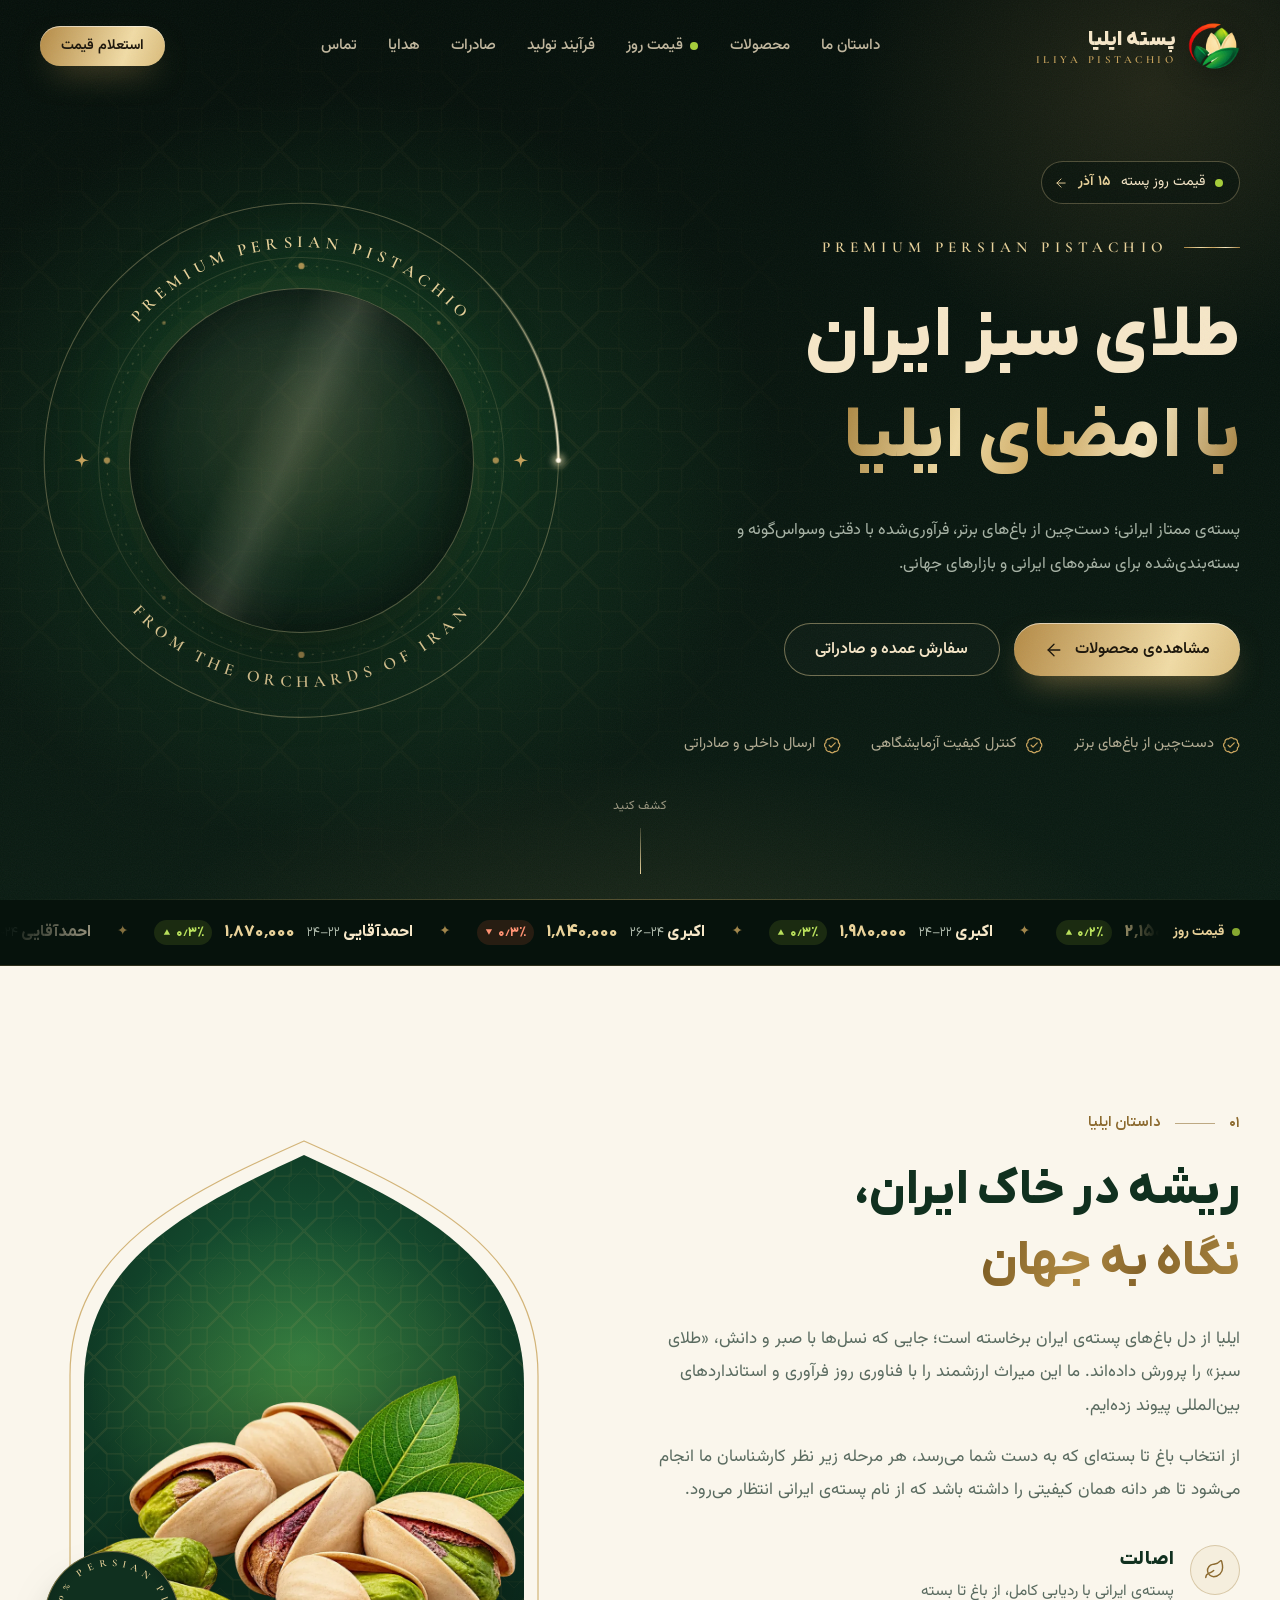
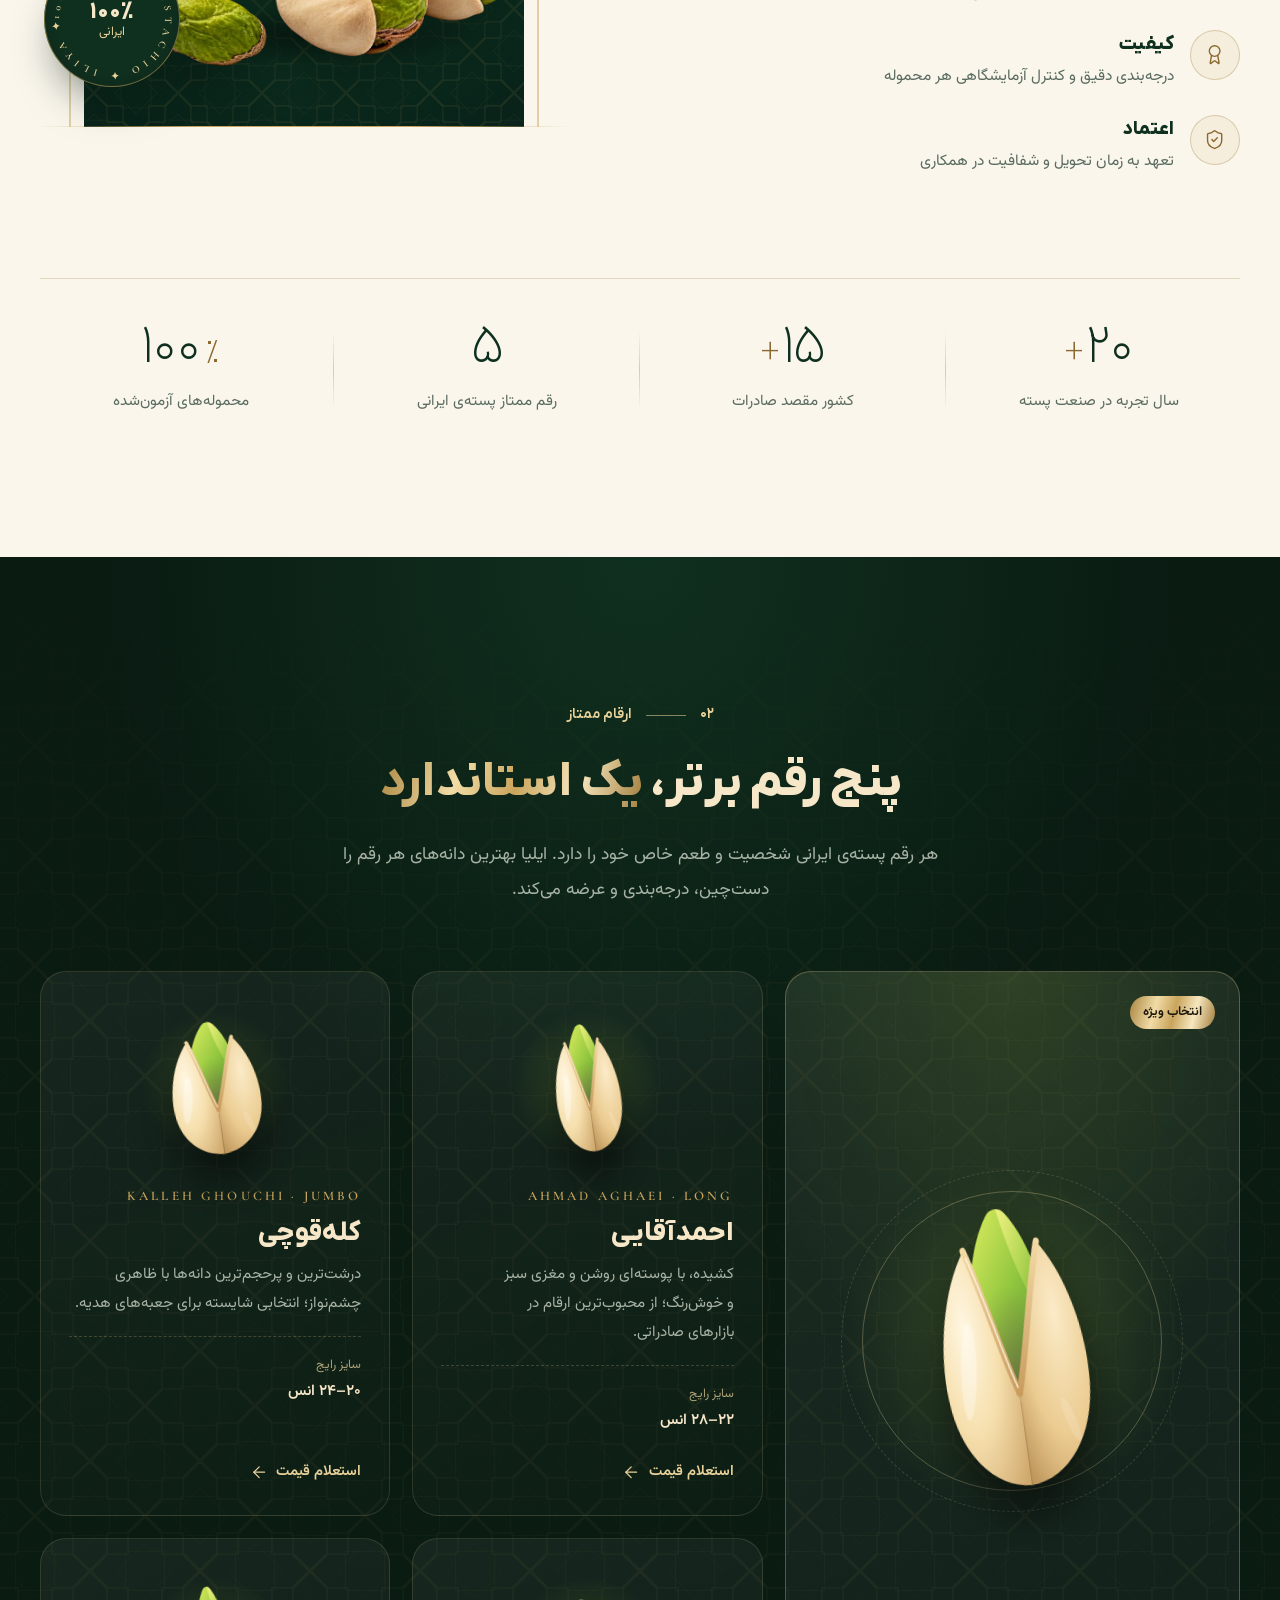
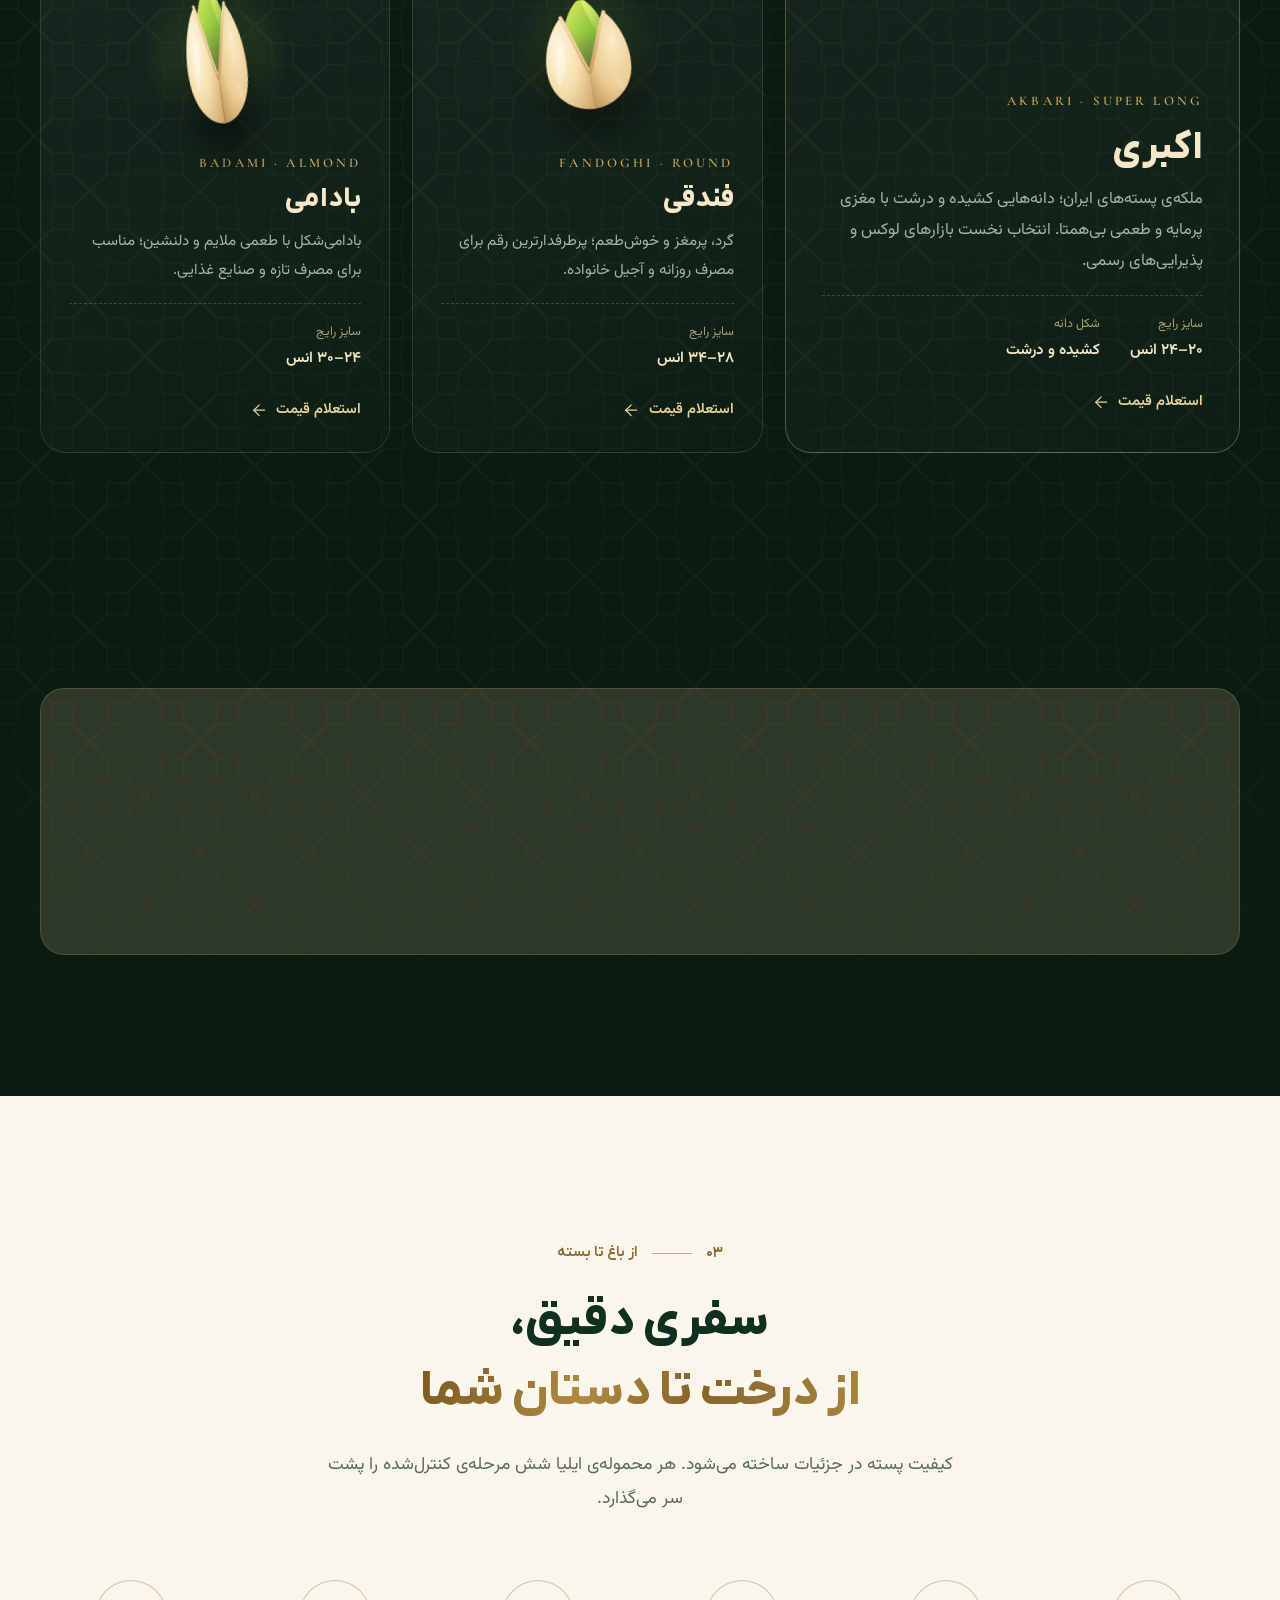
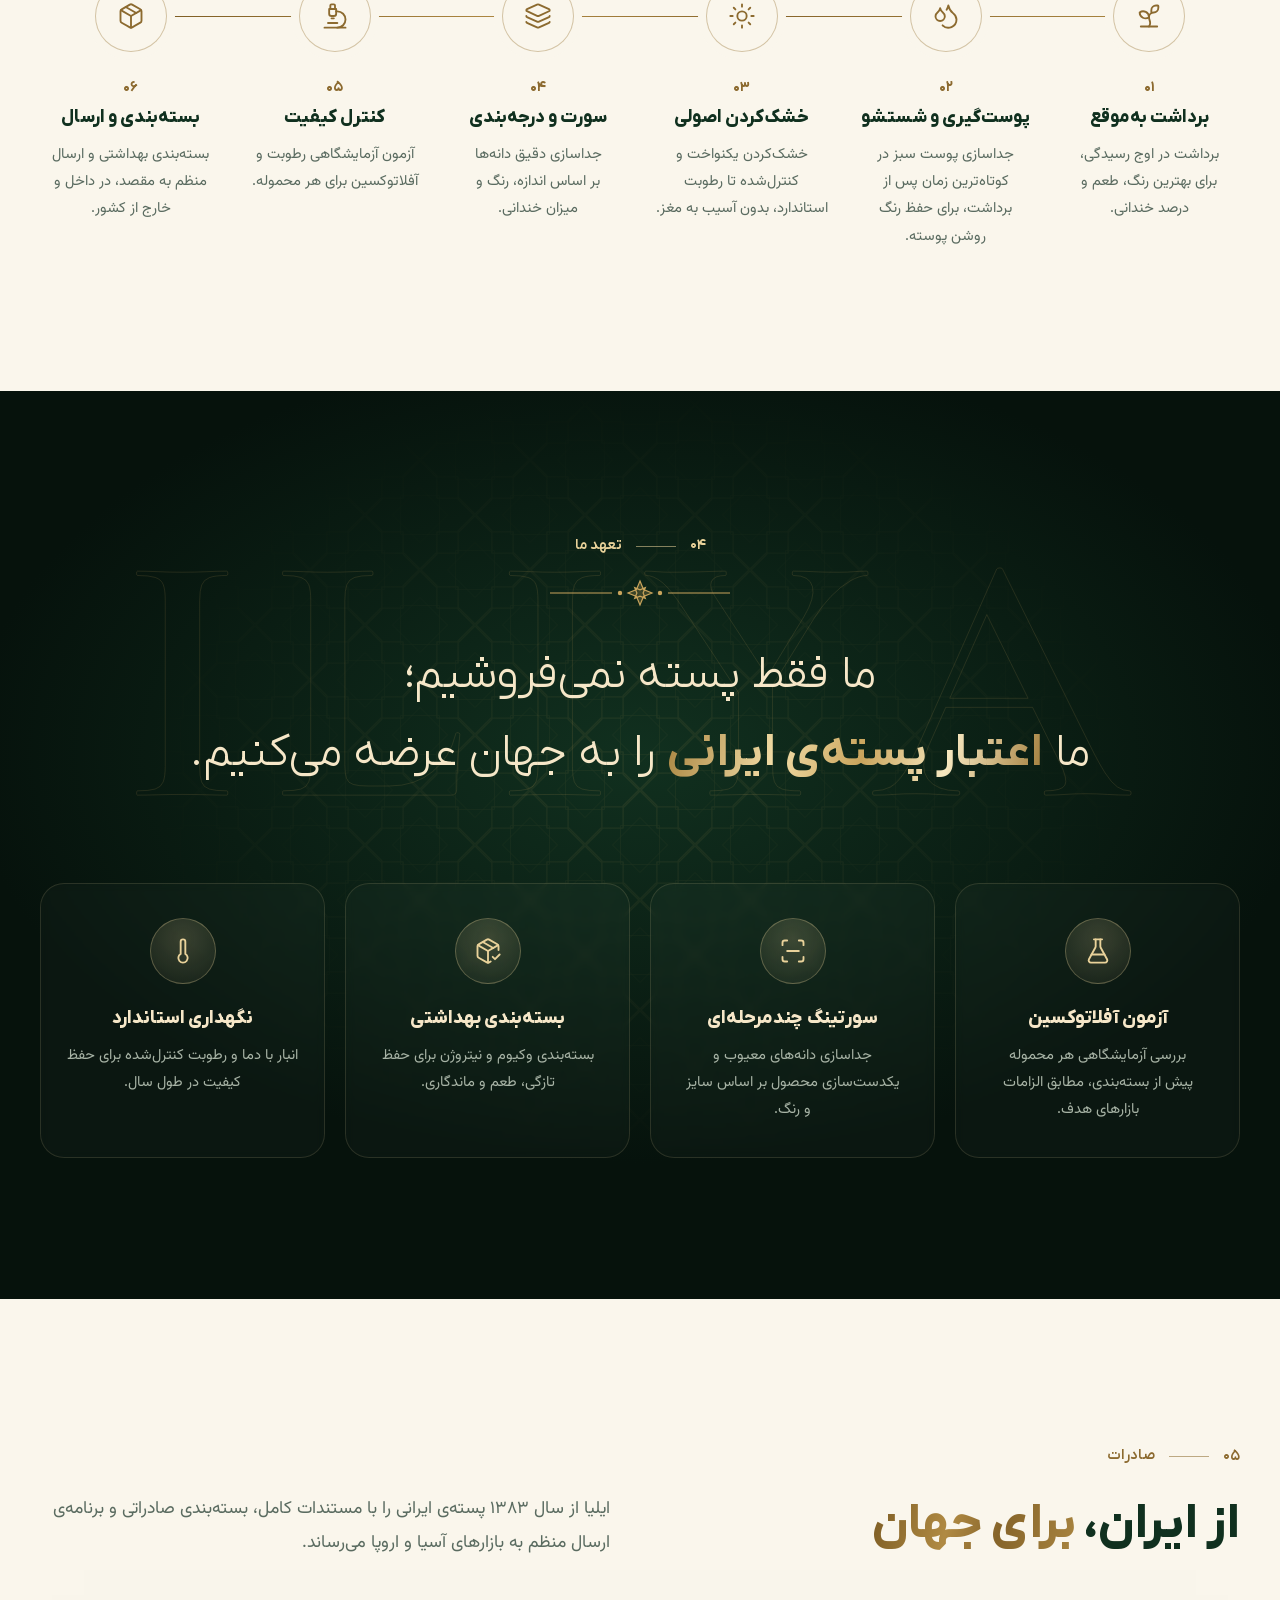
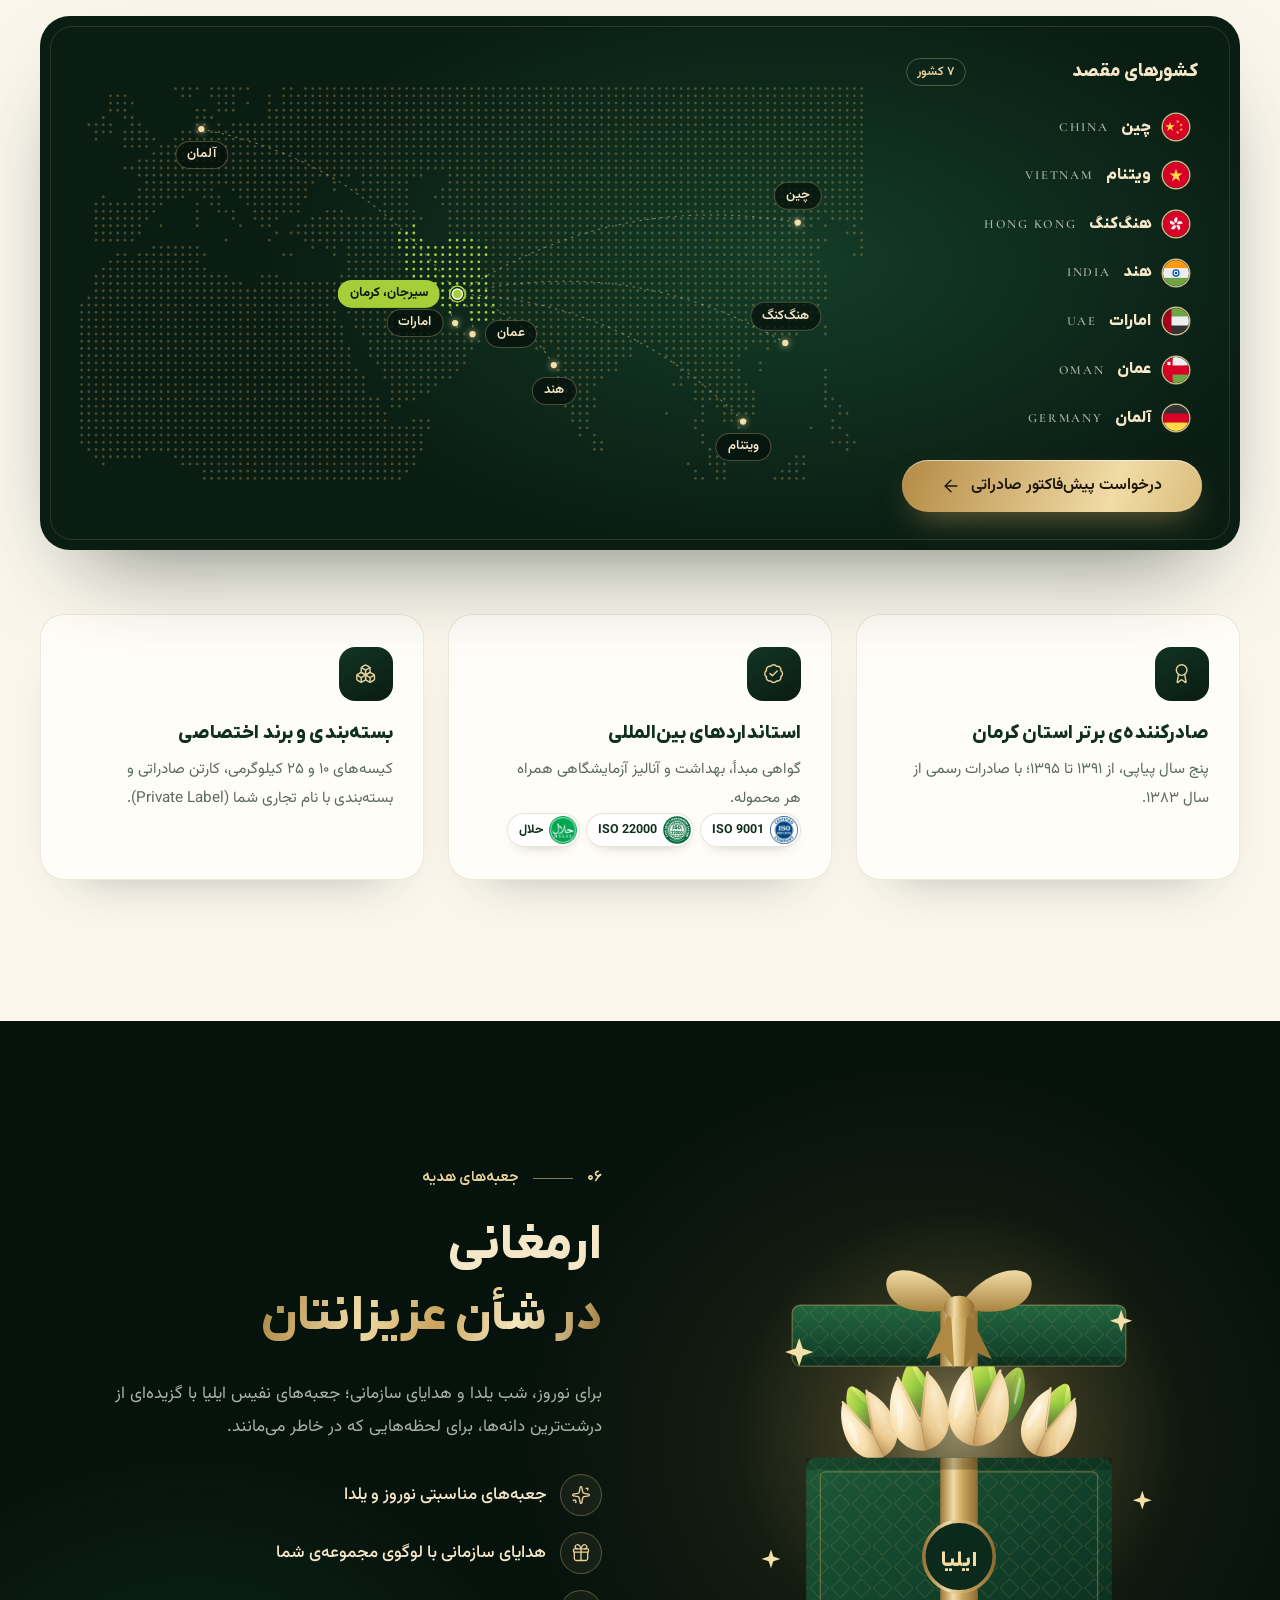
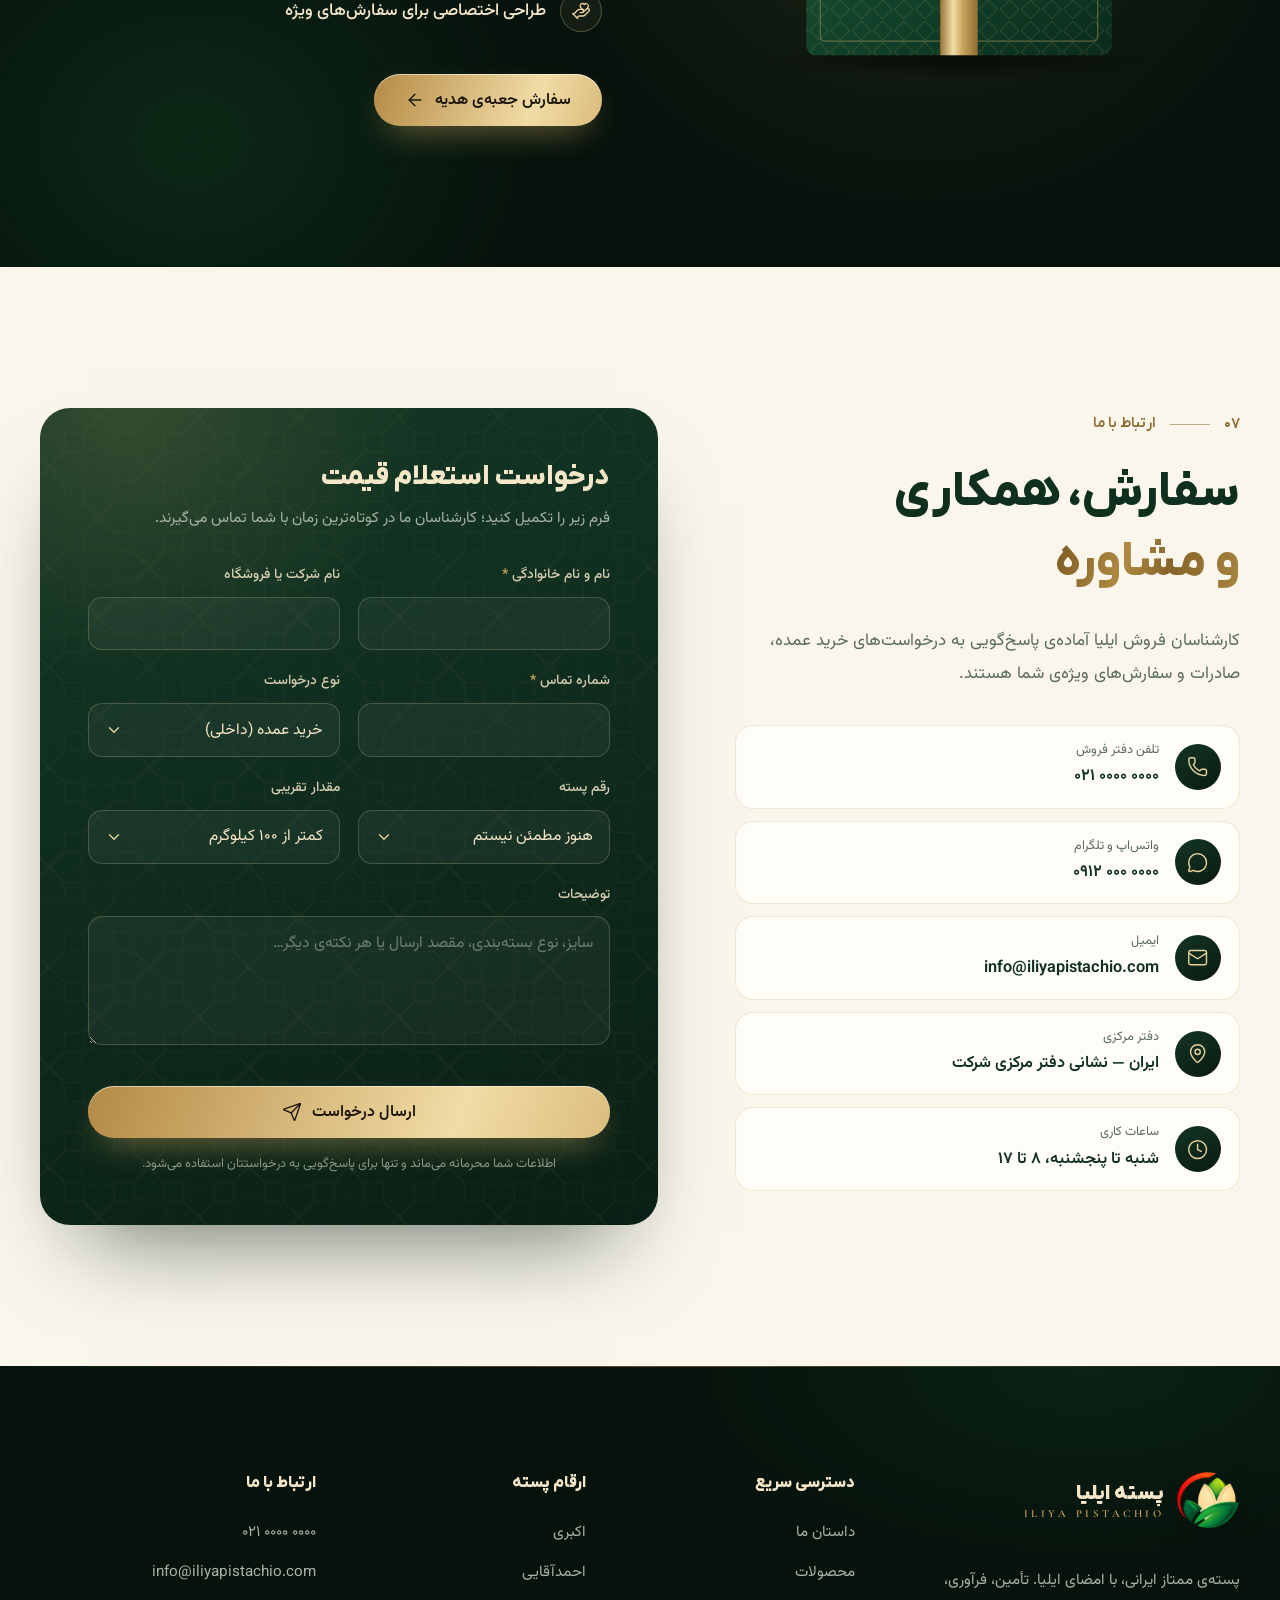
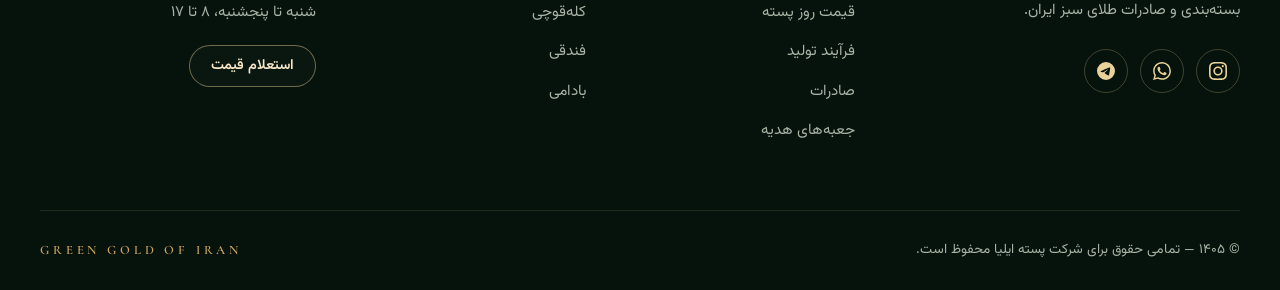
==== commit e948ede2: "Put prices first on the price board and fix its chart, calculator and sheet Follows a UI/UX review o" ====
--- a/index.html
+++ b/index.html
@@ -22,10 +22,10 @@
   <link rel="apple-touch-icon" href="assets/img/apple-touch-icon.png">
   <link rel="preload" href="assets/fonts/vazirmatn-variable.woff2" as="font" type="font/woff2" crossorigin>
   <link rel="preload" href="assets/fonts/iranyekanx-variable-fanum.woff2" as="font" type="font/woff2" crossorigin>
-  <link rel="stylesheet" href="assets/css/style.css?v=e783ac07">
+  <link rel="stylesheet" href="assets/css/style.css?v=14580cfc">
   <script src="assets/js/prices-data.js?v=27fa54cf" defer></script>
-  <script src="assets/js/prices.js?v=a5551249" defer></script>
-  <script src="assets/js/main.js?v=0fcda54b" defer></script>
+  <script src="assets/js/prices.js?v=6ad2e6c9" defer></script>
+  <script src="assets/js/main.js?v=412d3279" defer></script>
 </head>
 <body>
   <!-- Icons: Lucide (ISC License, lucide.dev) & Simple Icons (CC0) -->
@@ -123,109 +123,105 @@
 
   <main id="main">
 
-    <!-- ============ First screen: the hero and the price ticker fill it together ============ -->
-    <div class="first-screen">
-
-      <!-- ============ Hero ============ -->
-      <section class="hero" id="home">
-        <div class="hero-bg" aria-hidden="true"></div>
-        <div class="container hero-grid">
-          <div class="hero-copy">
-            <a class="price-pill" href="prices.html">
-              <i class="live-dot" aria-hidden="true"></i>
-              <span>قیمت روز پسته</span>
-              <b data-price-pill-date>به‌روز شد</b>
+    <!-- ============ Hero ============ -->
+    <section class="hero" id="home">
+      <div class="hero-bg" aria-hidden="true"></div>
+      <div class="container hero-grid">
+        <div class="hero-copy">
+          <a class="price-pill" href="prices.html">
+            <i class="live-dot" aria-hidden="true"></i>
+            <span>قیمت روز پسته</span>
+            <b data-price-pill-date>به‌روز شد</b>
+            <svg class="icon" aria-hidden="true"><use href="#i-arrow-left"/></svg>
+          </a>
+          <p class="eyebrow"><span class="eyebrow-line"></span><span lang="en" dir="ltr">Premium Persian Pistachio</span></p>
+          <h1 class="hero-title">
+            <span class="line"><span>طلای سبز ایران</span></span>
+            <span class="line"><span class="gold-text">با امضای ایلیا</span></span>
+          </h1>
+          <p class="hero-lead">پسته‌ی ممتاز ایرانی؛ دست‌چین از باغ‌های برتر، فرآوری‌شده با دقتی وسواس‌گونه و بسته‌بندی‌شده برای سفره‌های ایرانی و بازارهای جهانی.</p>
+          <div class="hero-actions">
+            <a class="btn btn-gold" href="#products">
+              مشاهده‌ی محصولات
               <svg class="icon" aria-hidden="true"><use href="#i-arrow-left"/></svg>
             </a>
-            <p class="eyebrow"><span class="eyebrow-line"></span><span lang="en" dir="ltr">Premium Persian Pistachio</span></p>
-            <h1 class="hero-title">
-              <span class="line"><span>طلای سبز ایران</span></span>
-              <span class="line"><span class="gold-text">با امضای ایلیا</span></span>
-            </h1>
-            <p class="hero-lead">پسته‌ی ممتاز ایرانی؛ دست‌چین از باغ‌های برتر، فرآوری‌شده با دقتی وسواس‌گونه و بسته‌بندی‌شده برای سفره‌های ایرانی و بازارهای جهانی.</p>
-            <div class="hero-actions">
-              <a class="btn btn-gold" href="#products">
-                مشاهده‌ی محصولات
-                <svg class="icon" aria-hidden="true"><use href="#i-arrow-left"/></svg>
-              </a>
-              <a class="btn btn-ghost" href="#contact" data-request="export">سفارش عمده و صادراتی</a>
-            </div>
-            <ul class="hero-badges">
-              <li><svg class="icon" aria-hidden="true"><use href="#i-badge-check"/></svg>دست‌چین از باغ‌های برتر</li>
-              <li><svg class="icon" aria-hidden="true"><use href="#i-badge-check"/></svg>کنترل کیفیت آزمایشگاهی</li>
-              <li><svg class="icon" aria-hidden="true"><use href="#i-badge-check"/></svg>ارسال داخلی و صادراتی</li>
-            </ul>
+            <a class="btn btn-ghost" href="#contact" data-request="export">سفارش عمده و صادراتی</a>
           </div>
-
-          <div class="hero-visual" aria-hidden="true">
-            <div class="medallion">
-              <div class="medallion-glow"></div>
-              <svg class="medallion-ring" viewBox="0 0 500 500">
-                <defs>
-                  <path id="ring-arc-top" d="M46 250A204 204 0 0 1 454 250"/>
-                  <path id="ring-arc-bottom" d="M33 250A217 217 0 0 0 467 250"/>
-                  <linearGradient id="ring-comet-fade" gradientUnits="userSpaceOnUse" x1="414.61" y1="67.19" x2="496" y2="250"><stop offset="0" stop-color="#F6E3B0" stop-opacity="0"/><stop offset="1" stop-color="#FFF4D6"/></linearGradient>
-                  <filter id="ring-comet-glow" x="-200%" y="-200%" width="500%" height="500%"><feGaussianBlur stdDeviation="3"/></filter>
-                </defs>
-                <circle class="ring-line ring-draw" cx="250" cy="250" r="246" pathLength="1"/>
-                <circle class="ring-line ring-line--fine ring-draw" cx="250" cy="250" r="194" pathLength="1"/>
-                <g class="ring-comet">
-                  <path d="M414.61 67.19A246 246 0 0 1 496 250" fill="none" stroke="url(#ring-comet-fade)" stroke-width="2.2" stroke-linecap="round"/>
-                  <circle cx="496" cy="250" r="6" fill="#F6E3B0" opacity=".55" filter="url(#ring-comet-glow)"/>
-                  <circle cx="496" cy="250" r="2.4" fill="#FFF8E6"/>
-                </g>
-                <g class="ring-deco">
-                  <circle class="ring-line ring-line--dashed" cx="250" cy="250" r="186"/>
-                  <circle class="ring-bead" cx="436" cy="250" r="3"/>
-                  <circle class="ring-bead" cx="250" cy="436" r="3"/>
-                  <circle class="ring-bead" cx="64" cy="250" r="3"/>
-                  <circle class="ring-bead" cx="250" cy="64" r="3"/>
-                  <circle class="ring-bead ring-bead--sm" cx="381.52" cy="381.52" r="1.8"/>
-                  <circle class="ring-bead ring-bead--sm" cx="118.48" cy="381.52" r="1.8"/>
-                  <circle class="ring-bead ring-bead--sm" cx="118.48" cy="118.48" r="1.8"/>
-                  <circle class="ring-bead ring-bead--sm" cx="381.52" cy="118.48" r="1.8"/>
-                </g>
-                <g class="ring-words">
-                  <text class="ring-text"><textPath href="#ring-arc-top" startOffset="50%" text-anchor="middle">PREMIUM PERSIAN PISTACHIO</textPath></text>
-                  <text class="ring-text"><textPath href="#ring-arc-bottom" startOffset="50%" text-anchor="middle">FROM THE ORCHARDS OF IRAN</textPath></text>
-                  <g class="ring-stars"><path d="M40 243C41.12 248.88 41.12 248.88 47 250C41.12 251.12 41.12 251.12 40 257C38.88 251.12 38.88 251.12 33 250C38.88 248.88 38.88 248.88 40 243Z"/><path d="M460 243C461.12 248.88 461.12 248.88 467 250C461.12 251.12 461.12 251.12 460 257C458.88 251.12 458.88 251.12 453 250C458.88 248.88 458.88 248.88 460 243Z"/></g>
-                </g>
-                <g class="ring-spark" style="--k:0"><path d="M461.19 77C462.47 83.72 462.47 83.72 469.19 85C462.47 86.28 462.47 86.28 461.19 93C459.91 86.28 459.91 86.28 453.19 85C459.91 83.72 459.91 83.72 461.19 77Z"/></g>
-                <g class="ring-spark" style="--k:1"><path d="M417.46 458.34C418.42 463.38 418.42 463.38 423.46 464.34C418.42 465.3 418.42 465.3 417.46 470.34C416.5 465.3 416.5 465.3 411.46 464.34C416.5 463.38 416.5 463.38 417.46 458.34Z"/></g>
-                <g class="ring-spark" style="--k:2"><path d="M83.77 455.76C84.89 461.64 84.89 461.64 90.77 462.76C84.89 463.88 84.89 463.88 83.77 469.76C82.65 463.88 82.65 463.88 76.77 462.76C82.65 461.64 82.65 461.64 83.77 455.76Z"/></g>
-                <g class="ring-spark" style="--k:3"><path d="M29.48 95.75C30.36 100.37 30.36 100.37 34.98 101.25C30.36 102.13 30.36 102.13 29.48 106.75C28.6 102.13 28.6 102.13 23.98 101.25C28.6 100.37 28.6 100.37 29.48 95.75Z"/></g>
-              </svg>
-              <div class="medallion-core">
-                <img class="medallion-logo" src="assets/img/logo.webp" alt="" width="600" height="600">
-                <i class="core-shine"></i>
-              </div>
+          <ul class="hero-badges">
+            <li><svg class="icon" aria-hidden="true"><use href="#i-badge-check"/></svg>دست‌چین از باغ‌های برتر</li>
+            <li><svg class="icon" aria-hidden="true"><use href="#i-badge-check"/></svg>کنترل کیفیت آزمایشگاهی</li>
+            <li><svg class="icon" aria-hidden="true"><use href="#i-badge-check"/></svg>ارسال داخلی و صادراتی</li>
+          </ul>
+        </div>
+
+        <div class="hero-visual" aria-hidden="true">
+          <div class="medallion">
+            <div class="medallion-glow"></div>
+            <svg class="medallion-ring" viewBox="0 0 500 500">
+              <defs>
+                <path id="ring-arc-top" d="M46 250A204 204 0 0 1 454 250"/>
+                <path id="ring-arc-bottom" d="M33 250A217 217 0 0 0 467 250"/>
+                <linearGradient id="ring-comet-fade" gradientUnits="userSpaceOnUse" x1="414.61" y1="67.19" x2="496" y2="250"><stop offset="0" stop-color="#F6E3B0" stop-opacity="0"/><stop offset="1" stop-color="#FFF4D6"/></linearGradient>
+                <filter id="ring-comet-glow" x="-200%" y="-200%" width="500%" height="500%"><feGaussianBlur stdDeviation="3"/></filter>
+              </defs>
+              <circle class="ring-line ring-draw" cx="250" cy="250" r="246" pathLength="1"/>
+              <circle class="ring-line ring-line--fine ring-draw" cx="250" cy="250" r="194" pathLength="1"/>
+              <g class="ring-comet">
+                <path d="M414.61 67.19A246 246 0 0 1 496 250" fill="none" stroke="url(#ring-comet-fade)" stroke-width="2.2" stroke-linecap="round"/>
+                <circle cx="496" cy="250" r="6" fill="#F6E3B0" opacity=".55" filter="url(#ring-comet-glow)"/>
+                <circle cx="496" cy="250" r="2.4" fill="#FFF8E6"/>
+              </g>
+              <g class="ring-deco">
+                <circle class="ring-line ring-line--dashed" cx="250" cy="250" r="186"/>
+                <circle class="ring-bead" cx="436" cy="250" r="3"/>
+                <circle class="ring-bead" cx="250" cy="436" r="3"/>
+                <circle class="ring-bead" cx="64" cy="250" r="3"/>
+                <circle class="ring-bead" cx="250" cy="64" r="3"/>
+                <circle class="ring-bead ring-bead--sm" cx="381.52" cy="381.52" r="1.8"/>
+                <circle class="ring-bead ring-bead--sm" cx="118.48" cy="381.52" r="1.8"/>
+                <circle class="ring-bead ring-bead--sm" cx="118.48" cy="118.48" r="1.8"/>
+                <circle class="ring-bead ring-bead--sm" cx="381.52" cy="118.48" r="1.8"/>
+              </g>
+              <g class="ring-words">
+                <text class="ring-text"><textPath href="#ring-arc-top" startOffset="50%" text-anchor="middle">PREMIUM PERSIAN PISTACHIO</textPath></text>
+                <text class="ring-text"><textPath href="#ring-arc-bottom" startOffset="50%" text-anchor="middle">FROM THE ORCHARDS OF IRAN</textPath></text>
+                <g class="ring-stars"><path d="M40 243C41.12 248.88 41.12 248.88 47 250C41.12 251.12 41.12 251.12 40 257C38.88 251.12 38.88 251.12 33 250C38.88 248.88 38.88 248.88 40 243Z"/><path d="M460 243C461.12 248.88 461.12 248.88 467 250C461.12 251.12 461.12 251.12 460 257C458.88 251.12 458.88 251.12 453 250C458.88 248.88 458.88 248.88 460 243Z"/></g>
+              </g>
+              <g class="ring-spark" style="--k:0"><path d="M461.19 77C462.47 83.72 462.47 83.72 469.19 85C462.47 86.28 462.47 86.28 461.19 93C459.91 86.28 459.91 86.28 453.19 85C459.91 83.72 459.91 83.72 461.19 77Z"/></g>
+              <g class="ring-spark" style="--k:1"><path d="M417.46 458.34C418.42 463.38 418.42 463.38 423.46 464.34C418.42 465.3 418.42 465.3 417.46 470.34C416.5 465.3 416.5 465.3 411.46 464.34C416.5 463.38 416.5 463.38 417.46 458.34Z"/></g>
+              <g class="ring-spark" style="--k:2"><path d="M83.77 455.76C84.89 461.64 84.89 461.64 90.77 462.76C84.89 463.88 84.89 463.88 83.77 469.76C82.65 463.88 82.65 463.88 76.77 462.76C82.65 461.64 82.65 461.64 83.77 455.76Z"/></g>
+              <g class="ring-spark" style="--k:3"><path d="M29.48 95.75C30.36 100.37 30.36 100.37 34.98 101.25C30.36 102.13 30.36 102.13 29.48 106.75C28.6 102.13 28.6 102.13 23.98 101.25C28.6 100.37 28.6 100.37 29.48 95.75Z"/></g>
+            </svg>
+            <div class="medallion-core">
+              <img class="medallion-logo" src="assets/img/logo.webp" alt="" width="600" height="600">
+              <i class="core-shine"></i>
             </div>
           </div>
         </div>
-        <a class="scroll-cue" href="#about"><span>کشف کنید</span><i aria-hidden="true"></i></a>
-      </section>
-
-      <!-- ============ Price ticker (filled from the daily price data; variety names are the fallback) ============ -->
-      <div class="marquee marquee--ticker" data-price-ticker>
-        <a class="ticker-label" href="prices.html"><i class="live-dot" aria-hidden="true"></i>قیمت روز</a>
-        <div class="marquee-track" aria-hidden="true">
-          <div class="marquee-group">
-            <span class="mq-fa">اکبری</span><span class="mq-en">Akbari</span><i>✦</i>
-            <span class="mq-fa">احمدآقایی</span><span class="mq-en">Ahmad Aghaei</span><i>✦</i>
-            <span class="mq-fa">کله‌قوچی</span><span class="mq-en">Kalleh Ghouchi</span><i>✦</i>
-            <span class="mq-fa">فندقی</span><span class="mq-en">Fandoghi</span><i>✦</i>
-            <span class="mq-fa">بادامی</span><span class="mq-en">Badami</span><i>✦</i>
-          </div>
-          <div class="marquee-group">
-            <span class="mq-fa">اکبری</span><span class="mq-en">Akbari</span><i>✦</i>
-            <span class="mq-fa">احمدآقایی</span><span class="mq-en">Ahmad Aghaei</span><i>✦</i>
-            <span class="mq-fa">کله‌قوچی</span><span class="mq-en">Kalleh Ghouchi</span><i>✦</i>
-            <span class="mq-fa">فندقی</span><span class="mq-en">Fandoghi</span><i>✦</i>
-            <span class="mq-fa">بادامی</span><span class="mq-en">Badami</span><i>✦</i>
-          </div>
-        </div>
-      </div>
-    </div>
+      </div>
+      <a class="scroll-cue" href="#about"><span>کشف کنید</span><i aria-hidden="true"></i></a>
+    </section>
+
+    <!-- ============ Price ticker (filled from the daily price data; variety names are the fallback). The whole strip links to the price board. ============ -->
+    <a class="marquee marquee--ticker" href="prices.html" data-price-ticker>
+      <span class="ticker-label"><i class="live-dot" aria-hidden="true"></i>قیمت روز</span>
+      <div class="marquee-track" aria-hidden="true">
+        <div class="marquee-group">
+          <span class="mq-fa">اکبری</span><span class="mq-en">Akbari</span><i>✦</i>
+          <span class="mq-fa">احمدآقایی</span><span class="mq-en">Ahmad Aghaei</span><i>✦</i>
+          <span class="mq-fa">کله‌قوچی</span><span class="mq-en">Kalleh Ghouchi</span><i>✦</i>
+          <span class="mq-fa">فندقی</span><span class="mq-en">Fandoghi</span><i>✦</i>
+          <span class="mq-fa">بادامی</span><span class="mq-en">Badami</span><i>✦</i>
+        </div>
+        <div class="marquee-group">
+          <span class="mq-fa">اکبری</span><span class="mq-en">Akbari</span><i>✦</i>
+          <span class="mq-fa">احمدآقایی</span><span class="mq-en">Ahmad Aghaei</span><i>✦</i>
+          <span class="mq-fa">کله‌قوچی</span><span class="mq-en">Kalleh Ghouchi</span><i>✦</i>
+          <span class="mq-fa">فندقی</span><span class="mq-en">Fandoghi</span><i>✦</i>
+          <span class="mq-fa">بادامی</span><span class="mq-en">Badami</span><i>✦</i>
+        </div>
+      </div>
+    </a>
 
     <!-- ============ About ============ -->
     <section class="section section--light about" id="about">
@@ -710,16 +706,16 @@
               </div>
               <div class="field">
                 <label for="f-amount">مقدار تقریبی</label>
-                <select id="f-amount" name="amount">
-                  <option>کمتر از ۱۰۰ کیلوگرم</option>
-                  <option>۱۰۰ تا ۵۰۰ کیلوگرم</option>
-                  <option>۵۰۰ کیلوگرم تا ۵ تن</option>
-                  <option>بیش از ۵ تن</option>
+                <select id="f-amount" name="amount" data-amount-select>
+                  <option value="lt100">کمتر از ۱۰۰ کیلوگرم</option>
+                  <option value="100-500">۱۰۰ تا ۵۰۰ کیلوگرم</option>
+                  <option value="500-5000">۵۰۰ کیلوگرم تا ۵ تن</option>
+                  <option value="gt5000">بیش از ۵ تن</option>
                 </select>
               </div>
               <div class="field field--full">
                 <label for="f-message">توضیحات</label>
-                <textarea id="f-message" name="message" rows="4" placeholder="سایز، نوع بسته‌بندی، مقصد ارسال یا هر نکته‌ی دیگر…"></textarea>
+                <textarea id="f-message" name="message" rows="4" placeholder="سایز، نوع بسته‌بندی، مقصد ارسال یا هر نکته‌ی دیگر…" data-message></textarea>
               </div>
             </div>
             <button class="btn btn-gold btn-block" type="submit">
--- a/assets/css/style.css
+++ b/assets/css/style.css
@@ -400,7 +400,8 @@
   transform: none;
   transition-delay: calc(var(--i) * 60ms + 120ms);
 }
-.mobile-nav a:hover { color: var(--c-gold-light); }
+.mobile-nav a:hover,
+.mobile-nav a[aria-current="page"] { color: var(--c-gold-light); }
 .mobile-menu-note {
   margin: 0;
   font-family: var(--font-latin);
@@ -410,18 +411,12 @@
 }
 
 /* ---------- Hero ---------- */
-/* the hero and the price ticker under it fill the first screen together */
-.first-screen {
-  display: flex;
-  flex-direction: column;
-  min-height: 100vh;
-  min-height: 100svh;
-}
 .hero {
   position: relative;
   isolation: isolate;
   overflow: hidden;
-  flex: 1 0 auto;
+  min-height: 100vh;
+  min-height: 100svh;
   display: grid;
   align-items: center;
   padding-block: 140px 120px;
@@ -658,33 +653,6 @@
   animation: drip 2.4s var(--ease) infinite;
 }
 
-/* two columns: spacing, title and medallion follow the screen height, so the hero and the
-   ticker fit the first screen on laptops too (93px is the fixed header) */
-@media (min-width: 1025px) {
-  .hero { padding-block: calc(93px + clamp(8px, 3vh, 48px)) clamp(28px, 7vh, 100px); }
-  .hero .price-pill { margin-bottom: clamp(12px, 2.4vh, 24px); }
-  .hero .eyebrow { margin-bottom: clamp(12px, 2.6vh, 26px); }
-  .hero-title { font-size: clamp(2.7rem, min(5.6vw, 9vh), 5.4rem); }
-  .hero-lead { margin-top: clamp(14px, 2.8vh, 28px); }
-  .hero-actions { margin-top: clamp(20px, 4.2vh, 42px); }
-  .hero-badges { margin-top: clamp(20px, 5.4vh, 54px); }
-  .medallion { width: min(100%, 540px, 62vh); }
-}
-/* the scroll cue only where it has room between the content and the ticker; on shorter
-   screens drop the eyebrow (the medallion's ring carries the same words), and on the
-   shortest ones the badges too, so the ticker still shows */
-@media (min-width: 1025px) and (max-height: 1000px) {
-  .scroll-cue { display: none; }
-}
-@media (min-width: 1025px) and (max-height: 860px) {
-  .hero .eyebrow { display: none; }
-  .hero-lead { line-height: 1.85; }
-}
-@media (min-width: 1025px) and (max-height: 680px),
-       (min-width: 1025px) and (max-width: 1180px) and (max-height: 760px) {
-  .hero-badges { display: none; }
-}
-
 /* ---------- Marquee ---------- */
 .marquee {
   position: relative;
@@ -747,6 +715,8 @@
   background: var(--c-pistachio);
   animation: live 2s ease-out infinite;
 }
+/* today's prices are not out yet: a still, grey dot instead of the live green one */
+.live-dot.is-stale { background: var(--c-muted-light); animation: none; }
 .nav-live { display: inline-flex; align-items: center; gap: 7px; }
 
 .price-pill {
@@ -773,7 +743,11 @@
 .price-pill:hover { border-color: var(--c-gold-light); background: rgba(233, 210, 154, .08); }
 .price-pill:hover .icon { transform: translateX(-3px); }
 
-.marquee--ticker { padding-block: 16px; }
+/* the whole ticker links to the price board, and stands still under the pointer so a price can be read */
+.marquee--ticker { display: block; padding-block: 16px; }
+.marquee--ticker:hover .marquee-track,
+.marquee--ticker:focus-visible .marquee-track { animation-play-state: paused; }
+.marquee--ticker:focus-visible { outline-offset: -3px; border-radius: 0; }
 .ticker-label {
   position: absolute;
   top: 0;
@@ -799,7 +773,7 @@
   pointer-events: none;
   background: linear-gradient(to left, var(--c-ink), transparent);
 }
-a.ticker-label:hover { color: var(--c-cream); }
+.marquee--ticker:hover .ticker-label { color: var(--c-cream); }
 .tk { display: inline-flex; align-items: center; gap: 12px; white-space: nowrap; }
 .tk-name { font-family: var(--font-display); font-size: 1rem; font-weight: 700; color: var(--c-cream); }
 .tk-name small { font-size: .8rem; font-weight: 400; color: var(--c-muted-light); }
@@ -2115,7 +2089,7 @@
   .site-header { padding-block: 12px; }
   .brand-logo { width: 44px; height: 44px; }
   .brand-text strong { font-size: 1.15rem; }
-  .hero { padding-block: 112px 96px; }
+  .hero { min-height: auto; padding-block: 112px 96px; }
   .eyebrow { font-size: .78rem; letter-spacing: .26em; gap: 12px; }
   .eyebrow-line { width: 36px; }
   .hero-actions .btn { flex: 1 1 100%; }
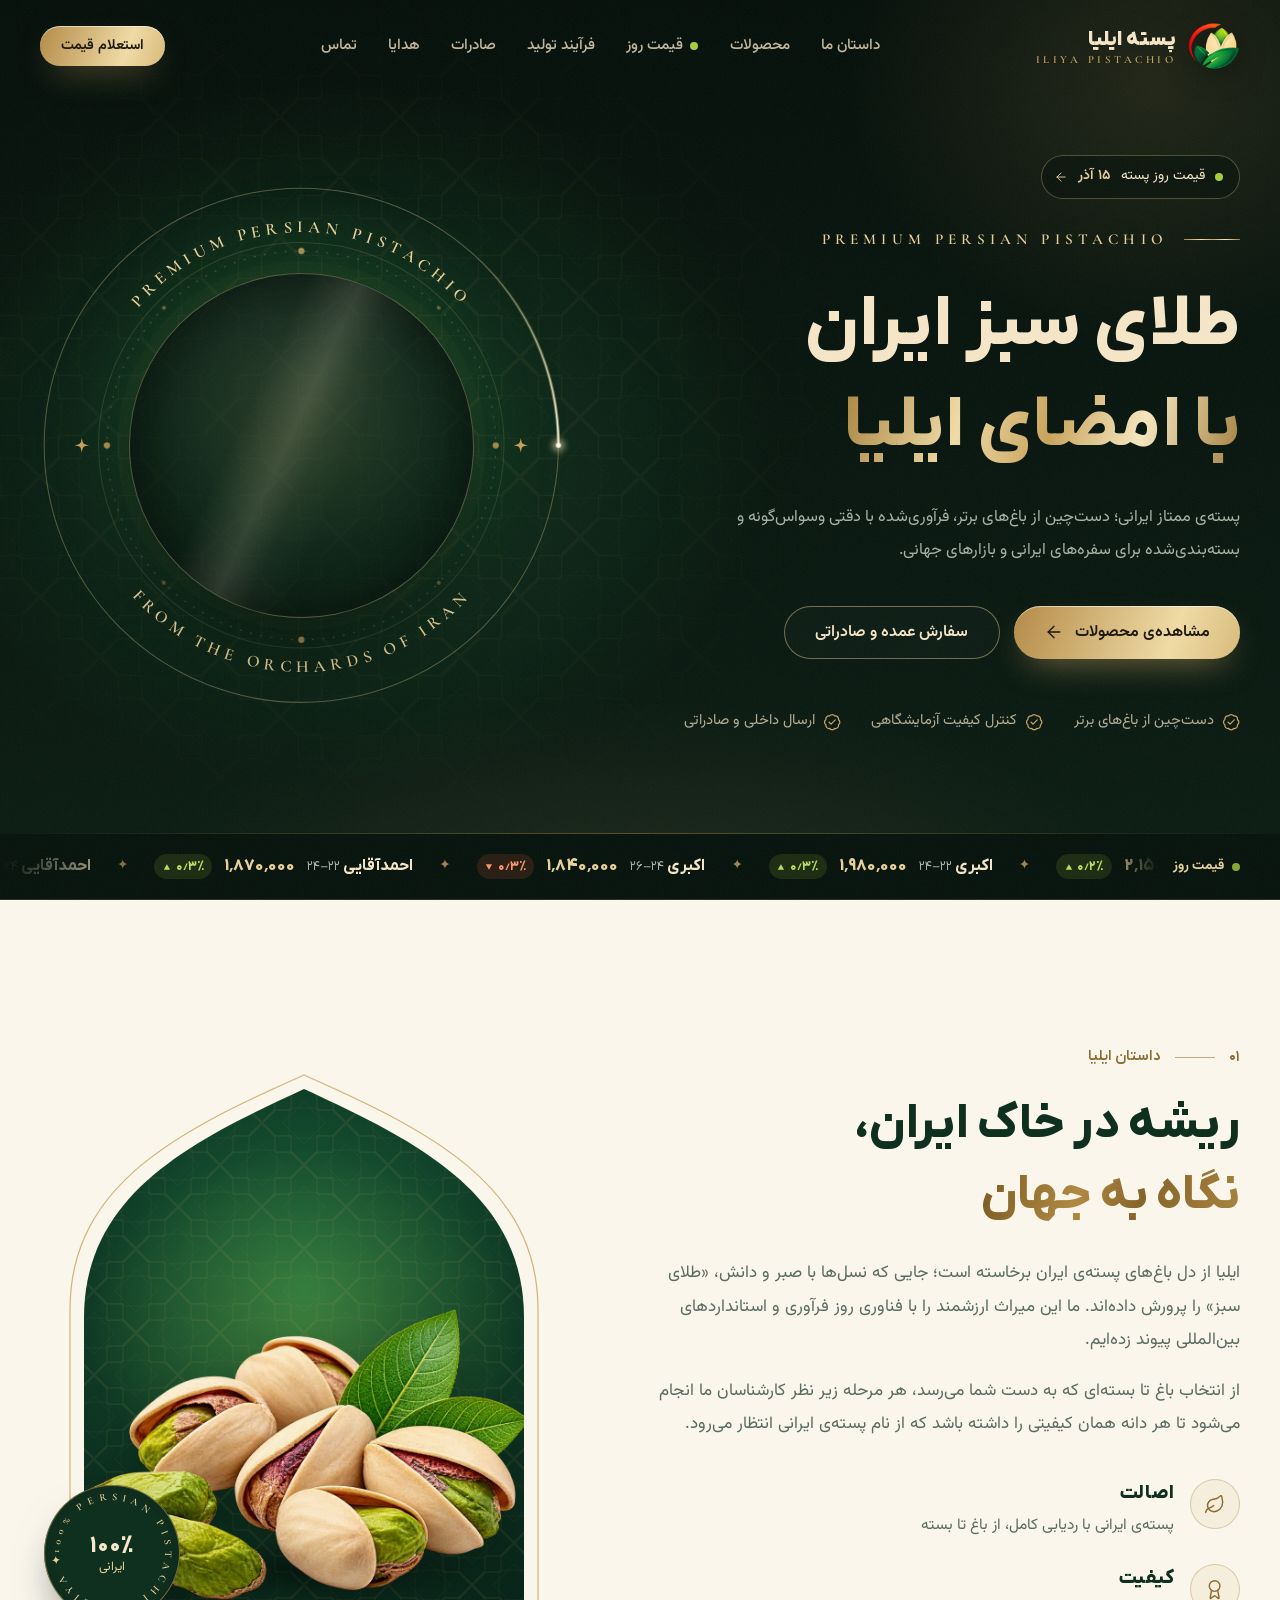
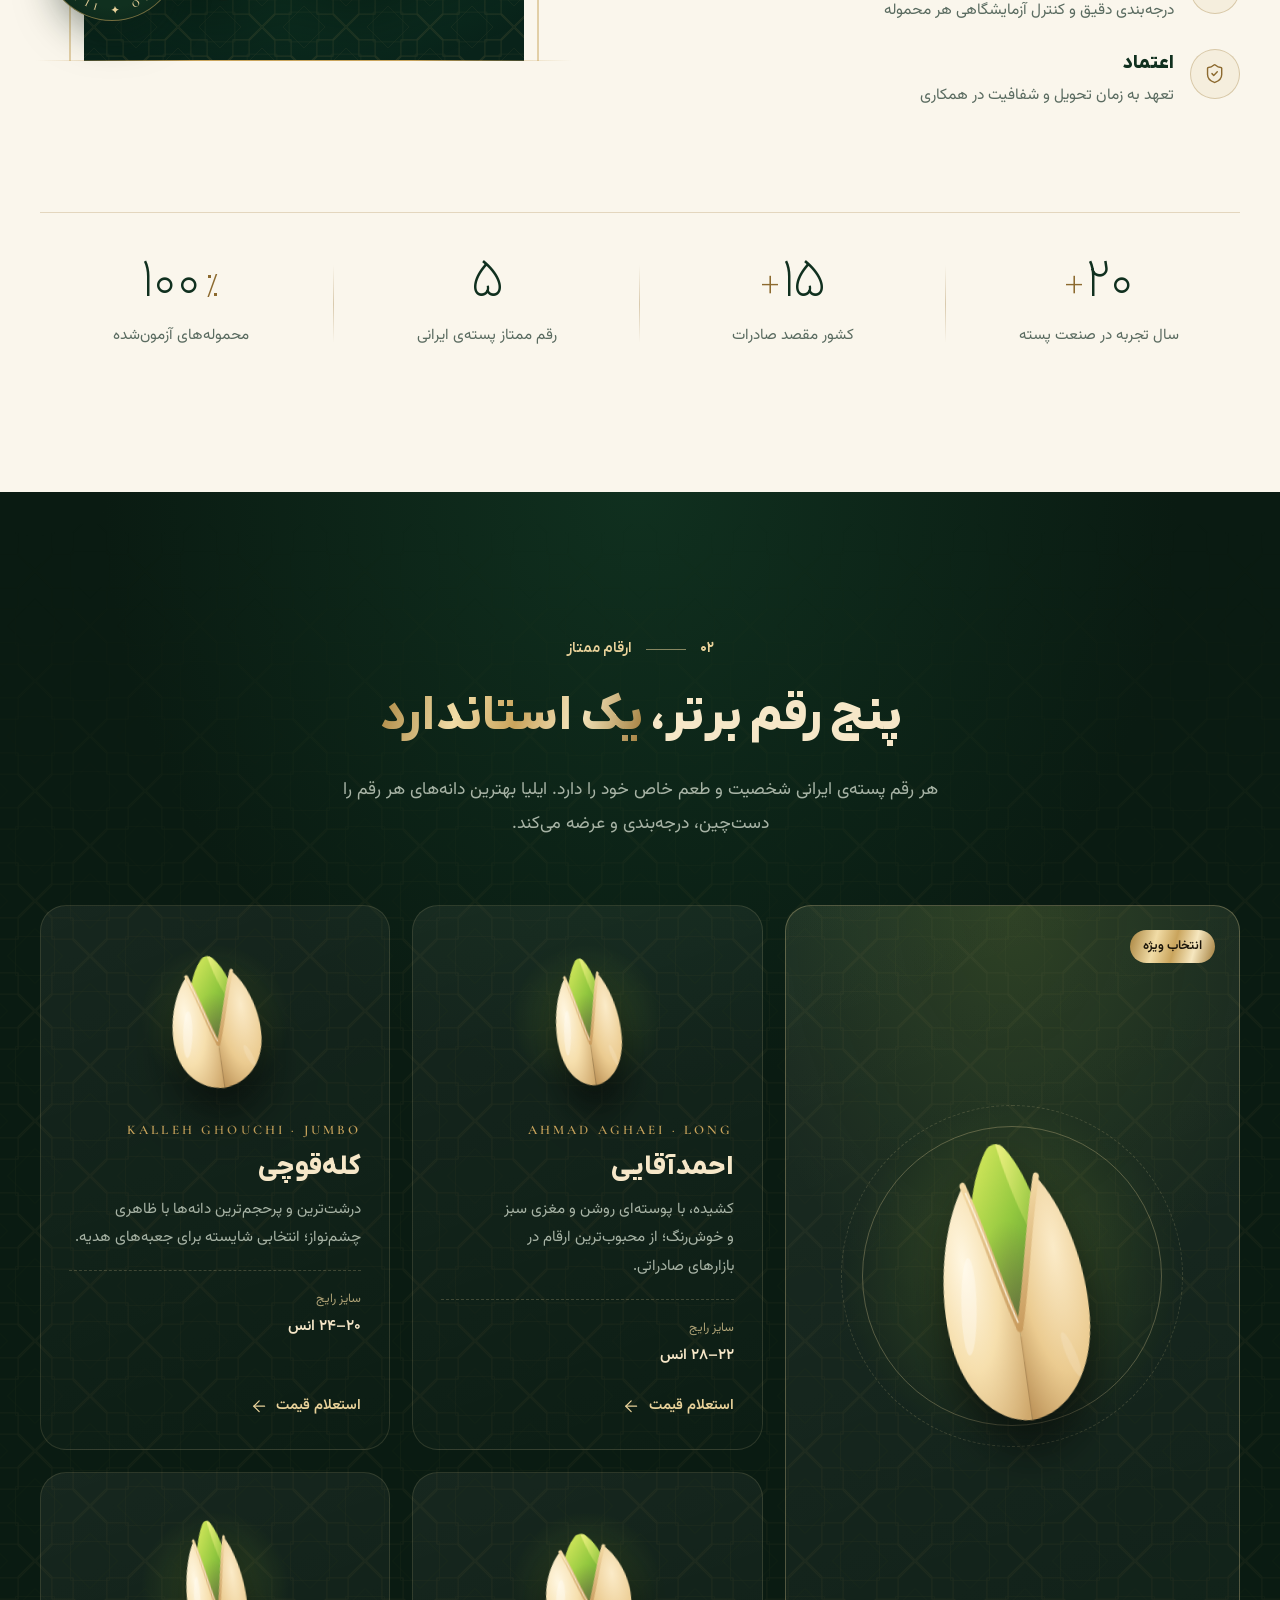
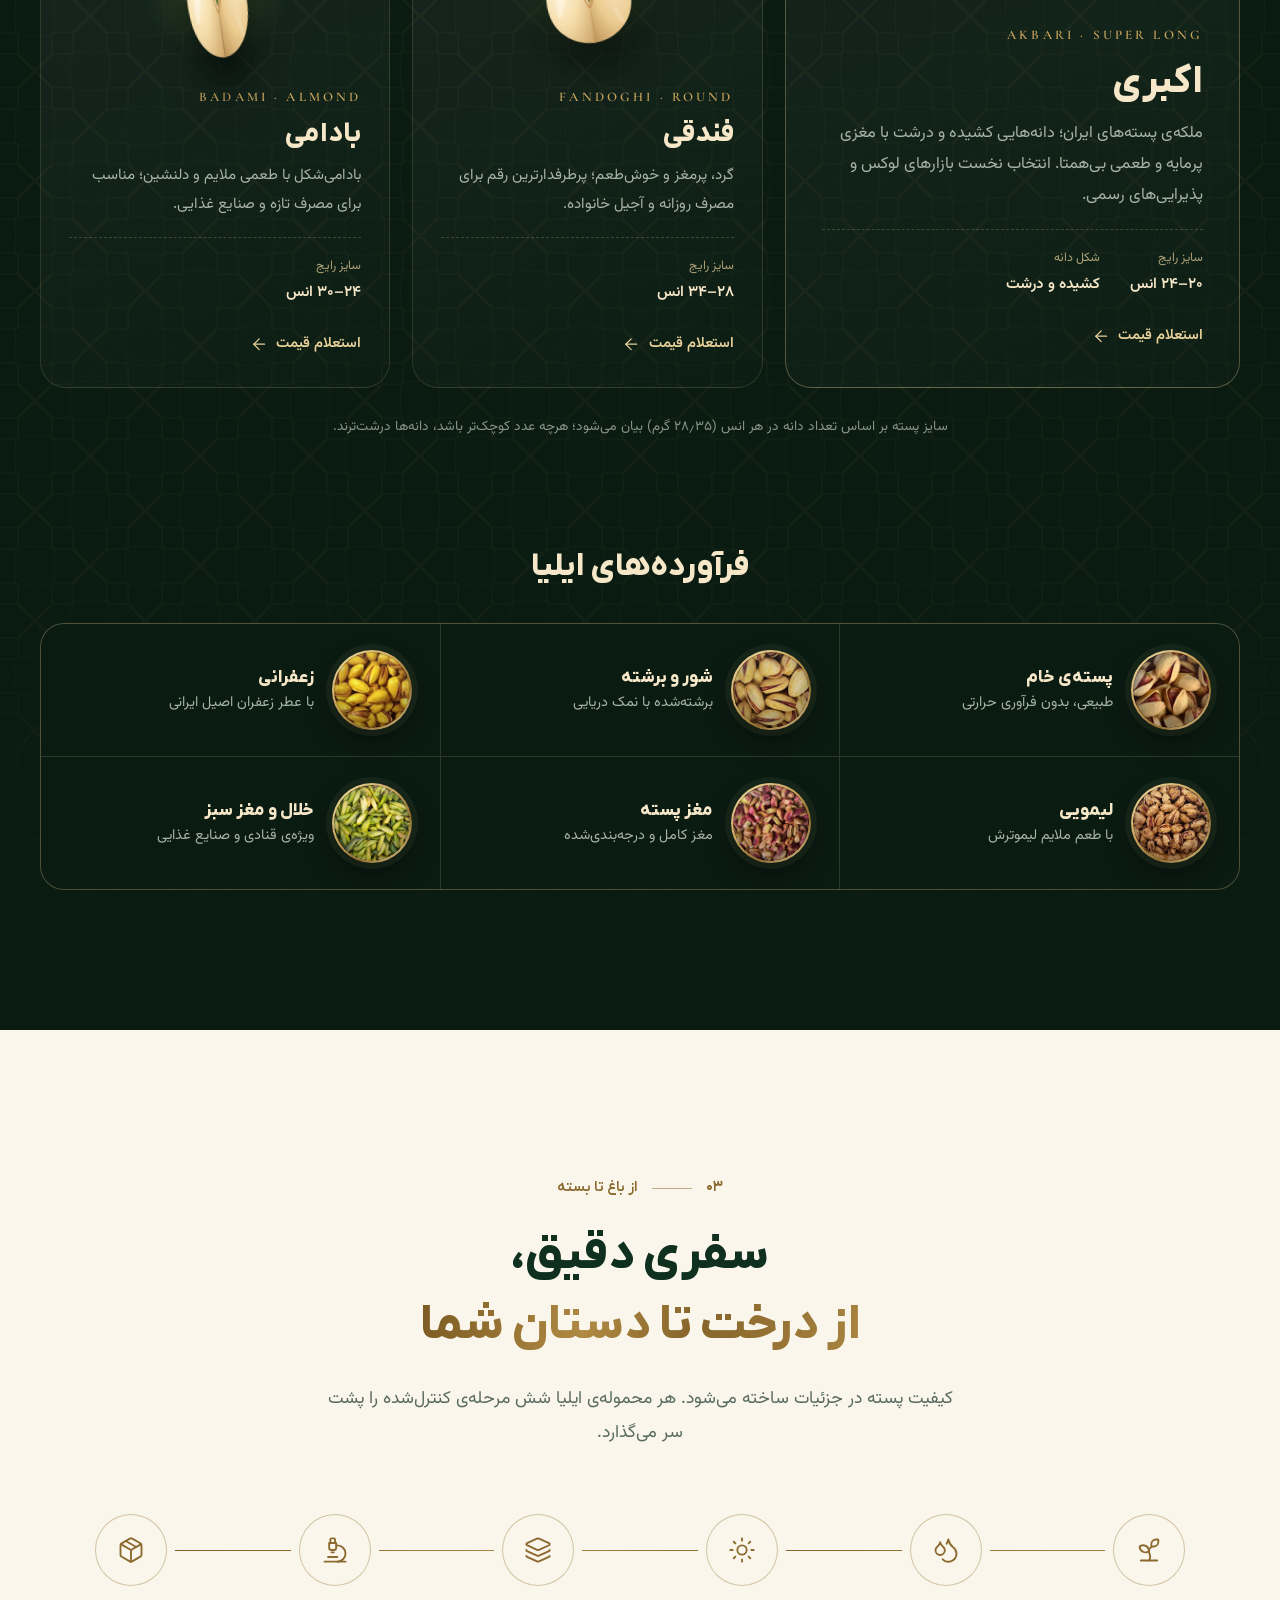
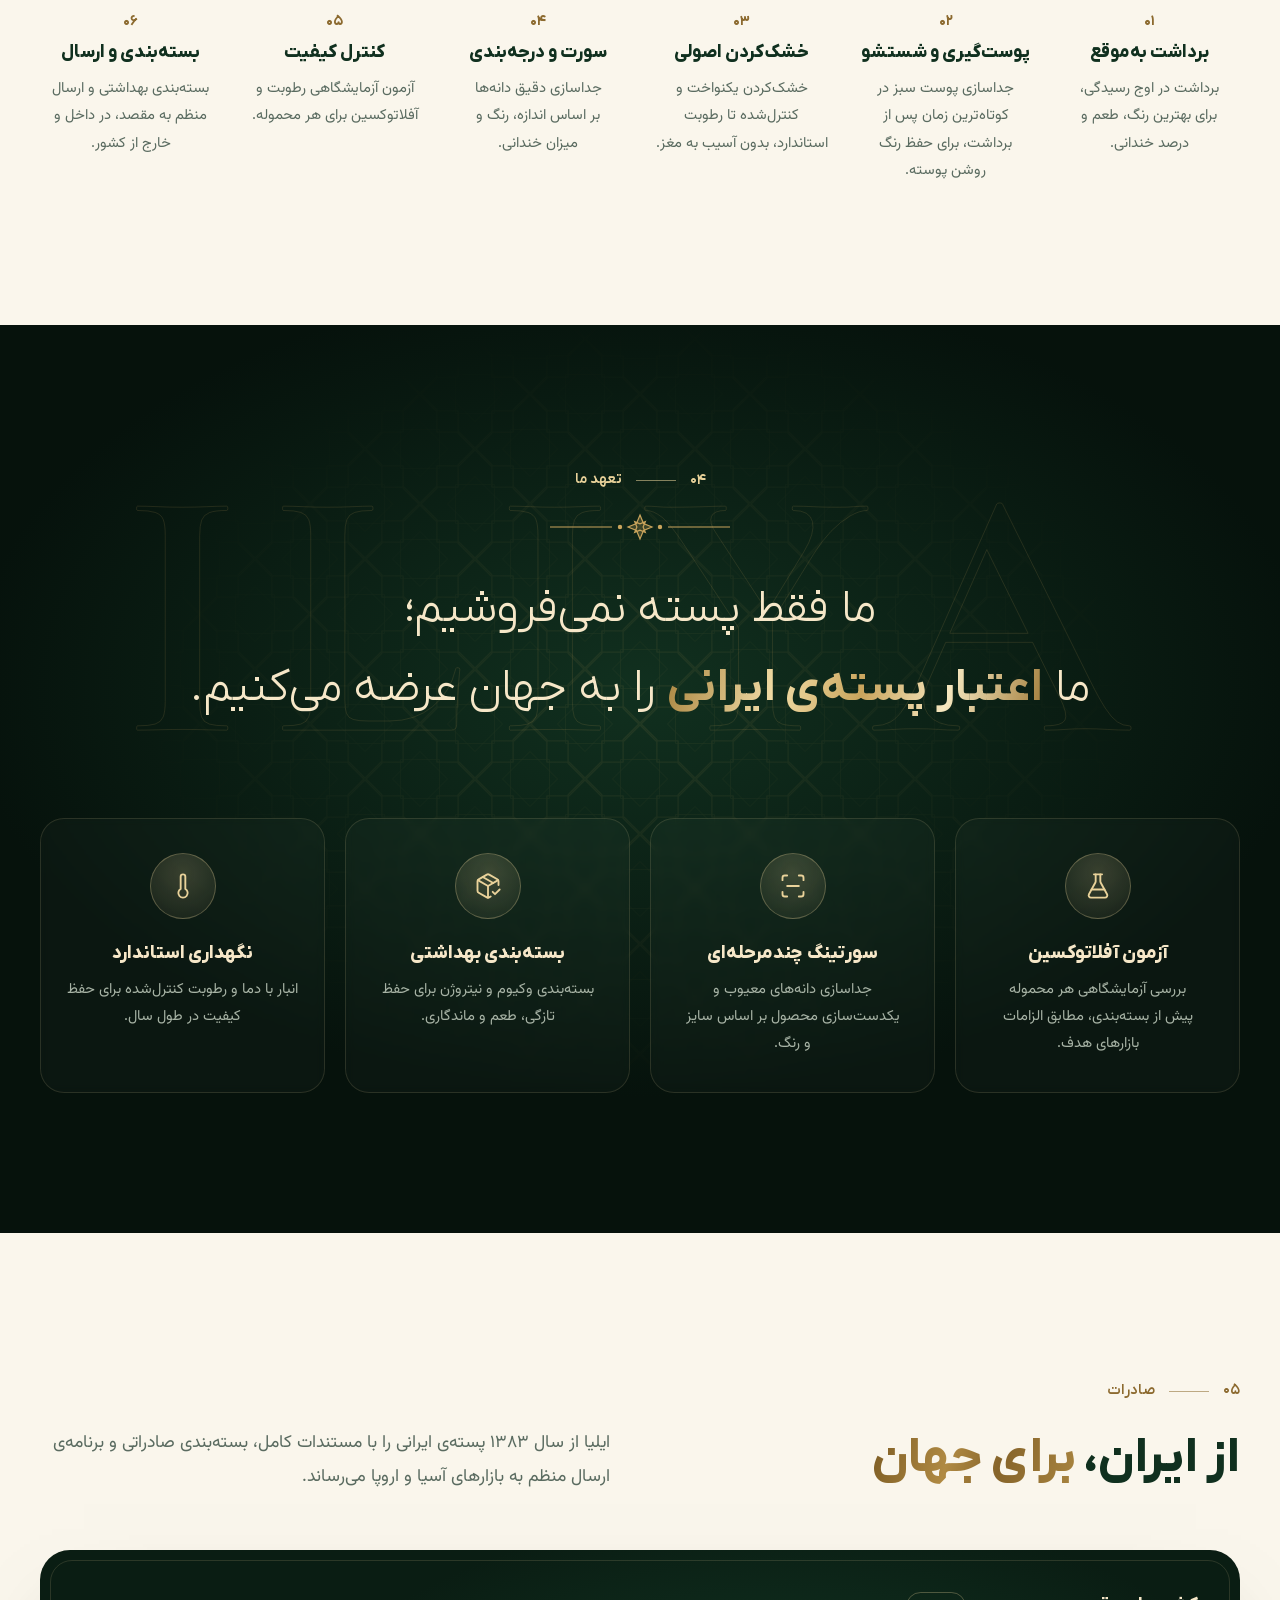
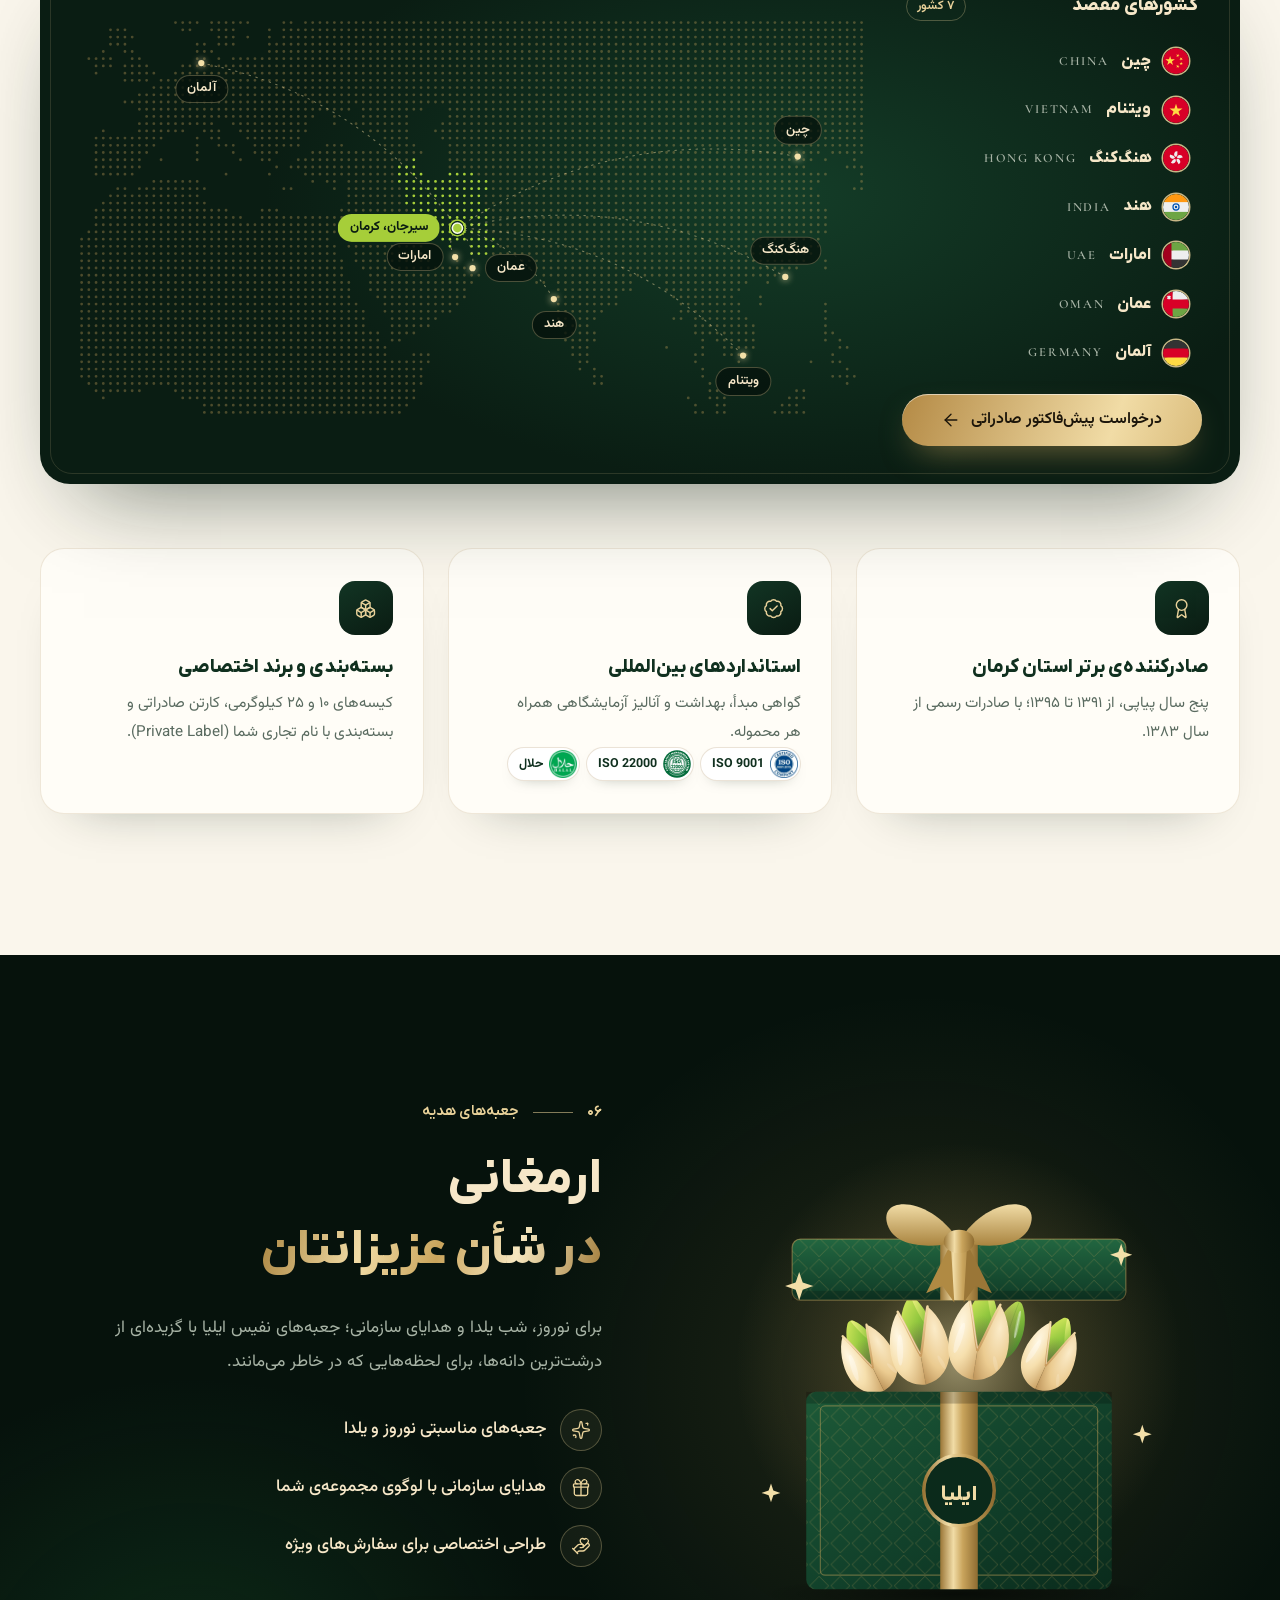
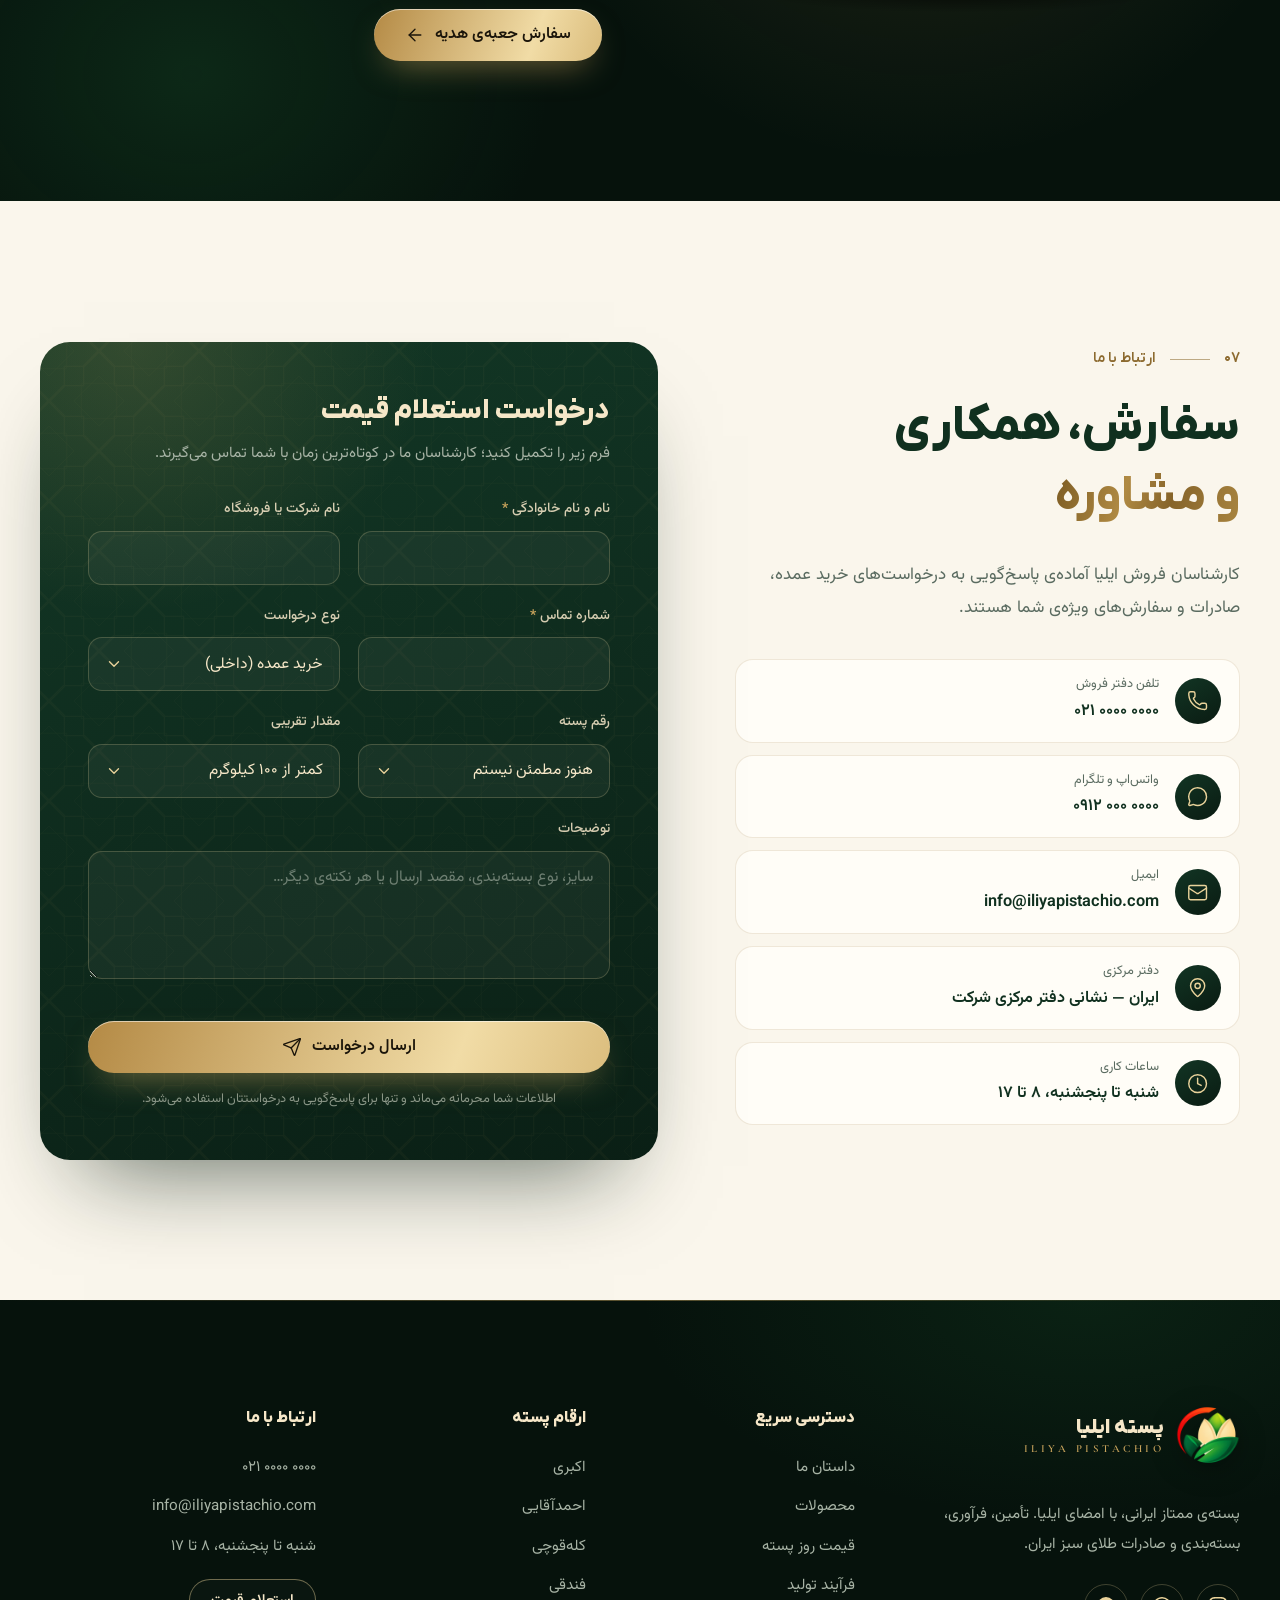
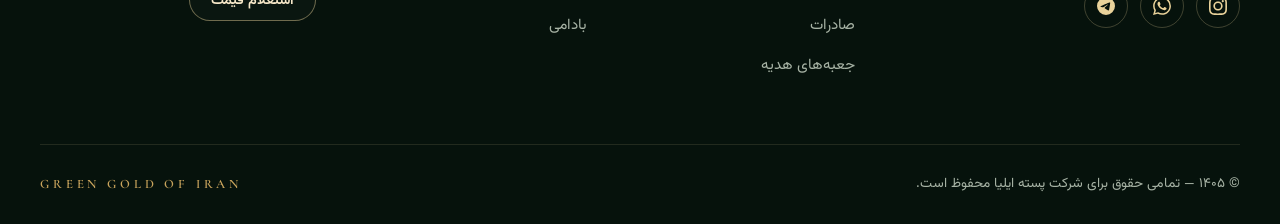
==== commit 6e0798d2: "Merge the first-screen hero into the price board work The ticker keeps its place at the foot of the " ====
--- a/index.html
+++ b/index.html
@@ -22,7 +22,7 @@
   <link rel="apple-touch-icon" href="assets/img/apple-touch-icon.png">
   <link rel="preload" href="assets/fonts/vazirmatn-variable.woff2" as="font" type="font/woff2" crossorigin>
   <link rel="preload" href="assets/fonts/iranyekanx-variable-fanum.woff2" as="font" type="font/woff2" crossorigin>
-  <link rel="stylesheet" href="assets/css/style.css?v=14580cfc">
+  <link rel="stylesheet" href="assets/css/style.css?v=5af3b0c9">
   <script src="assets/js/prices-data.js?v=27fa54cf" defer></script>
   <script src="assets/js/prices.js?v=6ad2e6c9" defer></script>
   <script src="assets/js/main.js?v=412d3279" defer></script>
@@ -123,105 +123,109 @@
 
   <main id="main">
 
-    <!-- ============ Hero ============ -->
-    <section class="hero" id="home">
-      <div class="hero-bg" aria-hidden="true"></div>
-      <div class="container hero-grid">
-        <div class="hero-copy">
-          <a class="price-pill" href="prices.html">
-            <i class="live-dot" aria-hidden="true"></i>
-            <span>قیمت روز پسته</span>
-            <b data-price-pill-date>به‌روز شد</b>
-            <svg class="icon" aria-hidden="true"><use href="#i-arrow-left"/></svg>
-          </a>
-          <p class="eyebrow"><span class="eyebrow-line"></span><span lang="en" dir="ltr">Premium Persian Pistachio</span></p>
-          <h1 class="hero-title">
-            <span class="line"><span>طلای سبز ایران</span></span>
-            <span class="line"><span class="gold-text">با امضای ایلیا</span></span>
-          </h1>
-          <p class="hero-lead">پسته‌ی ممتاز ایرانی؛ دست‌چین از باغ‌های برتر، فرآوری‌شده با دقتی وسواس‌گونه و بسته‌بندی‌شده برای سفره‌های ایرانی و بازارهای جهانی.</p>
-          <div class="hero-actions">
-            <a class="btn btn-gold" href="#products">
-              مشاهده‌ی محصولات
+    <!-- ============ First screen: the hero and the price ticker fill it together ============ -->
+    <div class="first-screen">
+
+      <!-- ============ Hero ============ -->
+      <section class="hero" id="home">
+        <div class="hero-bg" aria-hidden="true"></div>
+        <div class="container hero-grid">
+          <div class="hero-copy">
+            <a class="price-pill" href="prices.html">
+              <i class="live-dot" aria-hidden="true"></i>
+              <span>قیمت روز پسته</span>
+              <b data-price-pill-date>به‌روز شد</b>
               <svg class="icon" aria-hidden="true"><use href="#i-arrow-left"/></svg>
             </a>
-            <a class="btn btn-ghost" href="#contact" data-request="export">سفارش عمده و صادراتی</a>
-          </div>
-          <ul class="hero-badges">
-            <li><svg class="icon" aria-hidden="true"><use href="#i-badge-check"/></svg>دست‌چین از باغ‌های برتر</li>
-            <li><svg class="icon" aria-hidden="true"><use href="#i-badge-check"/></svg>کنترل کیفیت آزمایشگاهی</li>
-            <li><svg class="icon" aria-hidden="true"><use href="#i-badge-check"/></svg>ارسال داخلی و صادراتی</li>
-          </ul>
-        </div>
-
-        <div class="hero-visual" aria-hidden="true">
-          <div class="medallion">
-            <div class="medallion-glow"></div>
-            <svg class="medallion-ring" viewBox="0 0 500 500">
-              <defs>
-                <path id="ring-arc-top" d="M46 250A204 204 0 0 1 454 250"/>
-                <path id="ring-arc-bottom" d="M33 250A217 217 0 0 0 467 250"/>
-                <linearGradient id="ring-comet-fade" gradientUnits="userSpaceOnUse" x1="414.61" y1="67.19" x2="496" y2="250"><stop offset="0" stop-color="#F6E3B0" stop-opacity="0"/><stop offset="1" stop-color="#FFF4D6"/></linearGradient>
-                <filter id="ring-comet-glow" x="-200%" y="-200%" width="500%" height="500%"><feGaussianBlur stdDeviation="3"/></filter>
-              </defs>
-              <circle class="ring-line ring-draw" cx="250" cy="250" r="246" pathLength="1"/>
-              <circle class="ring-line ring-line--fine ring-draw" cx="250" cy="250" r="194" pathLength="1"/>
-              <g class="ring-comet">
-                <path d="M414.61 67.19A246 246 0 0 1 496 250" fill="none" stroke="url(#ring-comet-fade)" stroke-width="2.2" stroke-linecap="round"/>
-                <circle cx="496" cy="250" r="6" fill="#F6E3B0" opacity=".55" filter="url(#ring-comet-glow)"/>
-                <circle cx="496" cy="250" r="2.4" fill="#FFF8E6"/>
-              </g>
-              <g class="ring-deco">
-                <circle class="ring-line ring-line--dashed" cx="250" cy="250" r="186"/>
-                <circle class="ring-bead" cx="436" cy="250" r="3"/>
-                <circle class="ring-bead" cx="250" cy="436" r="3"/>
-                <circle class="ring-bead" cx="64" cy="250" r="3"/>
-                <circle class="ring-bead" cx="250" cy="64" r="3"/>
-                <circle class="ring-bead ring-bead--sm" cx="381.52" cy="381.52" r="1.8"/>
-                <circle class="ring-bead ring-bead--sm" cx="118.48" cy="381.52" r="1.8"/>
-                <circle class="ring-bead ring-bead--sm" cx="118.48" cy="118.48" r="1.8"/>
-                <circle class="ring-bead ring-bead--sm" cx="381.52" cy="118.48" r="1.8"/>
-              </g>
-              <g class="ring-words">
-                <text class="ring-text"><textPath href="#ring-arc-top" startOffset="50%" text-anchor="middle">PREMIUM PERSIAN PISTACHIO</textPath></text>
-                <text class="ring-text"><textPath href="#ring-arc-bottom" startOffset="50%" text-anchor="middle">FROM THE ORCHARDS OF IRAN</textPath></text>
-                <g class="ring-stars"><path d="M40 243C41.12 248.88 41.12 248.88 47 250C41.12 251.12 41.12 251.12 40 257C38.88 251.12 38.88 251.12 33 250C38.88 248.88 38.88 248.88 40 243Z"/><path d="M460 243C461.12 248.88 461.12 248.88 467 250C461.12 251.12 461.12 251.12 460 257C458.88 251.12 458.88 251.12 453 250C458.88 248.88 458.88 248.88 460 243Z"/></g>
-              </g>
-              <g class="ring-spark" style="--k:0"><path d="M461.19 77C462.47 83.72 462.47 83.72 469.19 85C462.47 86.28 462.47 86.28 461.19 93C459.91 86.28 459.91 86.28 453.19 85C459.91 83.72 459.91 83.72 461.19 77Z"/></g>
-              <g class="ring-spark" style="--k:1"><path d="M417.46 458.34C418.42 463.38 418.42 463.38 423.46 464.34C418.42 465.3 418.42 465.3 417.46 470.34C416.5 465.3 416.5 465.3 411.46 464.34C416.5 463.38 416.5 463.38 417.46 458.34Z"/></g>
-              <g class="ring-spark" style="--k:2"><path d="M83.77 455.76C84.89 461.64 84.89 461.64 90.77 462.76C84.89 463.88 84.89 463.88 83.77 469.76C82.65 463.88 82.65 463.88 76.77 462.76C82.65 461.64 82.65 461.64 83.77 455.76Z"/></g>
-              <g class="ring-spark" style="--k:3"><path d="M29.48 95.75C30.36 100.37 30.36 100.37 34.98 101.25C30.36 102.13 30.36 102.13 29.48 106.75C28.6 102.13 28.6 102.13 23.98 101.25C28.6 100.37 28.6 100.37 29.48 95.75Z"/></g>
-            </svg>
-            <div class="medallion-core">
-              <img class="medallion-logo" src="assets/img/logo.webp" alt="" width="600" height="600">
-              <i class="core-shine"></i>
-            </div>
-          </div>
-        </div>
-      </div>
-      <a class="scroll-cue" href="#about"><span>کشف کنید</span><i aria-hidden="true"></i></a>
-    </section>
-
-    <!-- ============ Price ticker (filled from the daily price data; variety names are the fallback). The whole strip links to the price board. ============ -->
-    <a class="marquee marquee--ticker" href="prices.html" data-price-ticker>
-      <span class="ticker-label"><i class="live-dot" aria-hidden="true"></i>قیمت روز</span>
-      <div class="marquee-track" aria-hidden="true">
-        <div class="marquee-group">
-          <span class="mq-fa">اکبری</span><span class="mq-en">Akbari</span><i>✦</i>
-          <span class="mq-fa">احمدآقایی</span><span class="mq-en">Ahmad Aghaei</span><i>✦</i>
-          <span class="mq-fa">کله‌قوچی</span><span class="mq-en">Kalleh Ghouchi</span><i>✦</i>
-          <span class="mq-fa">فندقی</span><span class="mq-en">Fandoghi</span><i>✦</i>
-          <span class="mq-fa">بادامی</span><span class="mq-en">Badami</span><i>✦</i>
-        </div>
-        <div class="marquee-group">
-          <span class="mq-fa">اکبری</span><span class="mq-en">Akbari</span><i>✦</i>
-          <span class="mq-fa">احمدآقایی</span><span class="mq-en">Ahmad Aghaei</span><i>✦</i>
-          <span class="mq-fa">کله‌قوچی</span><span class="mq-en">Kalleh Ghouchi</span><i>✦</i>
-          <span class="mq-fa">فندقی</span><span class="mq-en">Fandoghi</span><i>✦</i>
-          <span class="mq-fa">بادامی</span><span class="mq-en">Badami</span><i>✦</i>
-        </div>
-      </div>
-    </a>
+            <p class="eyebrow"><span class="eyebrow-line"></span><span lang="en" dir="ltr">Premium Persian Pistachio</span></p>
+            <h1 class="hero-title">
+              <span class="line"><span>طلای سبز ایران</span></span>
+              <span class="line"><span class="gold-text">با امضای ایلیا</span></span>
+            </h1>
+            <p class="hero-lead">پسته‌ی ممتاز ایرانی؛ دست‌چین از باغ‌های برتر، فرآوری‌شده با دقتی وسواس‌گونه و بسته‌بندی‌شده برای سفره‌های ایرانی و بازارهای جهانی.</p>
+            <div class="hero-actions">
+              <a class="btn btn-gold" href="#products">
+                مشاهده‌ی محصولات
+                <svg class="icon" aria-hidden="true"><use href="#i-arrow-left"/></svg>
+              </a>
+              <a class="btn btn-ghost" href="#contact" data-request="export">سفارش عمده و صادراتی</a>
+            </div>
+            <ul class="hero-badges">
+              <li><svg class="icon" aria-hidden="true"><use href="#i-badge-check"/></svg>دست‌چین از باغ‌های برتر</li>
+              <li><svg class="icon" aria-hidden="true"><use href="#i-badge-check"/></svg>کنترل کیفیت آزمایشگاهی</li>
+              <li><svg class="icon" aria-hidden="true"><use href="#i-badge-check"/></svg>ارسال داخلی و صادراتی</li>
+            </ul>
+          </div>
+
+          <div class="hero-visual" aria-hidden="true">
+            <div class="medallion">
+              <div class="medallion-glow"></div>
+              <svg class="medallion-ring" viewBox="0 0 500 500">
+                <defs>
+                  <path id="ring-arc-top" d="M46 250A204 204 0 0 1 454 250"/>
+                  <path id="ring-arc-bottom" d="M33 250A217 217 0 0 0 467 250"/>
+                  <linearGradient id="ring-comet-fade" gradientUnits="userSpaceOnUse" x1="414.61" y1="67.19" x2="496" y2="250"><stop offset="0" stop-color="#F6E3B0" stop-opacity="0"/><stop offset="1" stop-color="#FFF4D6"/></linearGradient>
+                  <filter id="ring-comet-glow" x="-200%" y="-200%" width="500%" height="500%"><feGaussianBlur stdDeviation="3"/></filter>
+                </defs>
+                <circle class="ring-line ring-draw" cx="250" cy="250" r="246" pathLength="1"/>
+                <circle class="ring-line ring-line--fine ring-draw" cx="250" cy="250" r="194" pathLength="1"/>
+                <g class="ring-comet">
+                  <path d="M414.61 67.19A246 246 0 0 1 496 250" fill="none" stroke="url(#ring-comet-fade)" stroke-width="2.2" stroke-linecap="round"/>
+                  <circle cx="496" cy="250" r="6" fill="#F6E3B0" opacity=".55" filter="url(#ring-comet-glow)"/>
+                  <circle cx="496" cy="250" r="2.4" fill="#FFF8E6"/>
+                </g>
+                <g class="ring-deco">
+                  <circle class="ring-line ring-line--dashed" cx="250" cy="250" r="186"/>
+                  <circle class="ring-bead" cx="436" cy="250" r="3"/>
+                  <circle class="ring-bead" cx="250" cy="436" r="3"/>
+                  <circle class="ring-bead" cx="64" cy="250" r="3"/>
+                  <circle class="ring-bead" cx="250" cy="64" r="3"/>
+                  <circle class="ring-bead ring-bead--sm" cx="381.52" cy="381.52" r="1.8"/>
+                  <circle class="ring-bead ring-bead--sm" cx="118.48" cy="381.52" r="1.8"/>
+                  <circle class="ring-bead ring-bead--sm" cx="118.48" cy="118.48" r="1.8"/>
+                  <circle class="ring-bead ring-bead--sm" cx="381.52" cy="118.48" r="1.8"/>
+                </g>
+                <g class="ring-words">
+                  <text class="ring-text"><textPath href="#ring-arc-top" startOffset="50%" text-anchor="middle">PREMIUM PERSIAN PISTACHIO</textPath></text>
+                  <text class="ring-text"><textPath href="#ring-arc-bottom" startOffset="50%" text-anchor="middle">FROM THE ORCHARDS OF IRAN</textPath></text>
+                  <g class="ring-stars"><path d="M40 243C41.12 248.88 41.12 248.88 47 250C41.12 251.12 41.12 251.12 40 257C38.88 251.12 38.88 251.12 33 250C38.88 248.88 38.88 248.88 40 243Z"/><path d="M460 243C461.12 248.88 461.12 248.88 467 250C461.12 251.12 461.12 251.12 460 257C458.88 251.12 458.88 251.12 453 250C458.88 248.88 458.88 248.88 460 243Z"/></g>
+                </g>
+                <g class="ring-spark" style="--k:0"><path d="M461.19 77C462.47 83.72 462.47 83.72 469.19 85C462.47 86.28 462.47 86.28 461.19 93C459.91 86.28 459.91 86.28 453.19 85C459.91 83.72 459.91 83.72 461.19 77Z"/></g>
+                <g class="ring-spark" style="--k:1"><path d="M417.46 458.34C418.42 463.38 418.42 463.38 423.46 464.34C418.42 465.3 418.42 465.3 417.46 470.34C416.5 465.3 416.5 465.3 411.46 464.34C416.5 463.38 416.5 463.38 417.46 458.34Z"/></g>
+                <g class="ring-spark" style="--k:2"><path d="M83.77 455.76C84.89 461.64 84.89 461.64 90.77 462.76C84.89 463.88 84.89 463.88 83.77 469.76C82.65 463.88 82.65 463.88 76.77 462.76C82.65 461.64 82.65 461.64 83.77 455.76Z"/></g>
+                <g class="ring-spark" style="--k:3"><path d="M29.48 95.75C30.36 100.37 30.36 100.37 34.98 101.25C30.36 102.13 30.36 102.13 29.48 106.75C28.6 102.13 28.6 102.13 23.98 101.25C28.6 100.37 28.6 100.37 29.48 95.75Z"/></g>
+              </svg>
+              <div class="medallion-core">
+                <img class="medallion-logo" src="assets/img/logo.webp" alt="" width="600" height="600">
+                <i class="core-shine"></i>
+              </div>
+            </div>
+          </div>
+        </div>
+        <a class="scroll-cue" href="#about"><span>کشف کنید</span><i aria-hidden="true"></i></a>
+      </section>
+
+      <!-- ============ Price ticker (filled from the daily price data; variety names are the fallback). The whole strip links to the price board. ============ -->
+      <a class="marquee marquee--ticker" href="prices.html" data-price-ticker>
+        <span class="ticker-label"><i class="live-dot" aria-hidden="true"></i>قیمت روز</span>
+        <div class="marquee-track" aria-hidden="true">
+          <div class="marquee-group">
+            <span class="mq-fa">اکبری</span><span class="mq-en">Akbari</span><i>✦</i>
+            <span class="mq-fa">احمدآقایی</span><span class="mq-en">Ahmad Aghaei</span><i>✦</i>
+            <span class="mq-fa">کله‌قوچی</span><span class="mq-en">Kalleh Ghouchi</span><i>✦</i>
+            <span class="mq-fa">فندقی</span><span class="mq-en">Fandoghi</span><i>✦</i>
+            <span class="mq-fa">بادامی</span><span class="mq-en">Badami</span><i>✦</i>
+          </div>
+          <div class="marquee-group">
+            <span class="mq-fa">اکبری</span><span class="mq-en">Akbari</span><i>✦</i>
+            <span class="mq-fa">احمدآقایی</span><span class="mq-en">Ahmad Aghaei</span><i>✦</i>
+            <span class="mq-fa">کله‌قوچی</span><span class="mq-en">Kalleh Ghouchi</span><i>✦</i>
+            <span class="mq-fa">فندقی</span><span class="mq-en">Fandoghi</span><i>✦</i>
+            <span class="mq-fa">بادامی</span><span class="mq-en">Badami</span><i>✦</i>
+          </div>
+        </div>
+      </a>
+    </div>
 
     <!-- ============ About ============ -->
     <section class="section section--light about" id="about">
--- a/assets/css/style.css
+++ b/assets/css/style.css
@@ -411,12 +411,18 @@
 }
 
 /* ---------- Hero ---------- */
+/* the hero and the price ticker under it fill the first screen together */
+.first-screen {
+  display: flex;
+  flex-direction: column;
+  min-height: 100vh;
+  min-height: 100svh;
+}
 .hero {
   position: relative;
   isolation: isolate;
   overflow: hidden;
-  min-height: 100vh;
-  min-height: 100svh;
+  flex: 1 0 auto;
   display: grid;
   align-items: center;
   padding-block: 140px 120px;
@@ -651,6 +657,33 @@
   inset: 0;
   background: linear-gradient(180deg, transparent, var(--c-gold-light));
   animation: drip 2.4s var(--ease) infinite;
+}
+
+/* two columns: spacing, title and medallion follow the screen height, so the hero and the
+   ticker fit the first screen on laptops too (93px is the fixed header) */
+@media (min-width: 1025px) {
+  .hero { padding-block: calc(93px + clamp(8px, 3vh, 48px)) clamp(28px, 7vh, 100px); }
+  .hero .price-pill { margin-bottom: clamp(12px, 2.4vh, 24px); }
+  .hero .eyebrow { margin-bottom: clamp(12px, 2.6vh, 26px); }
+  .hero-title { font-size: clamp(2.7rem, min(5.6vw, 9vh), 5.4rem); }
+  .hero-lead { margin-top: clamp(14px, 2.8vh, 28px); }
+  .hero-actions { margin-top: clamp(20px, 4.2vh, 42px); }
+  .hero-badges { margin-top: clamp(20px, 5.4vh, 54px); }
+  .medallion { width: min(100%, 540px, 62vh); }
+}
+/* the scroll cue only where it has room between the content and the ticker; on shorter
+   screens drop the eyebrow (the medallion's ring carries the same words), and on the
+   shortest ones the badges too, so the ticker still shows */
+@media (min-width: 1025px) and (max-height: 1000px) {
+  .scroll-cue { display: none; }
+}
+@media (min-width: 1025px) and (max-height: 860px) {
+  .hero .eyebrow { display: none; }
+  .hero-lead { line-height: 1.85; }
+}
+@media (min-width: 1025px) and (max-height: 680px),
+       (min-width: 1025px) and (max-width: 1180px) and (max-height: 760px) {
+  .hero-badges { display: none; }
 }
 
 /* ---------- Marquee ---------- */
@@ -2089,7 +2122,7 @@
   .site-header { padding-block: 12px; }
   .brand-logo { width: 44px; height: 44px; }
   .brand-text strong { font-size: 1.15rem; }
-  .hero { min-height: auto; padding-block: 112px 96px; }
+  .hero { padding-block: 112px 96px; }
   .eyebrow { font-size: .78rem; letter-spacing: .26em; gap: 12px; }
   .eyebrow-line { width: 36px; }
   .hero-actions .btn { flex: 1 1 100%; }
